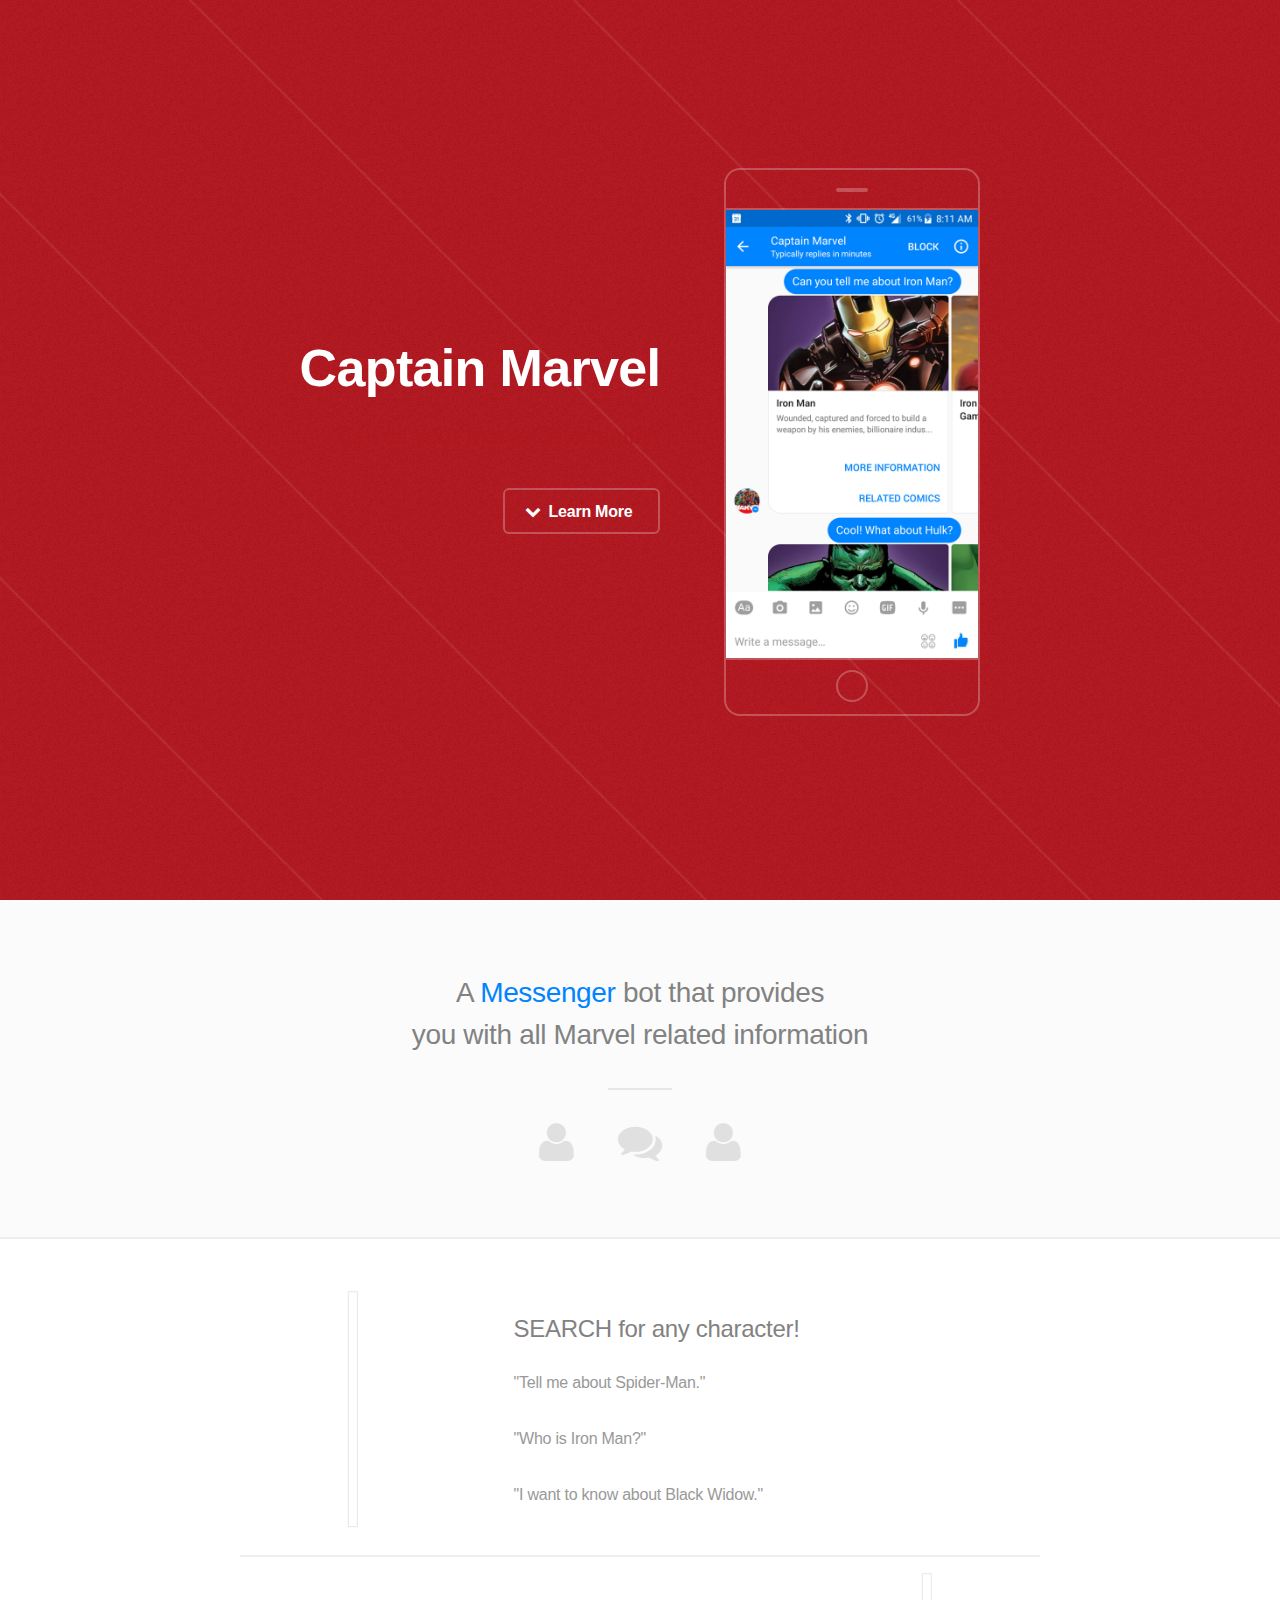
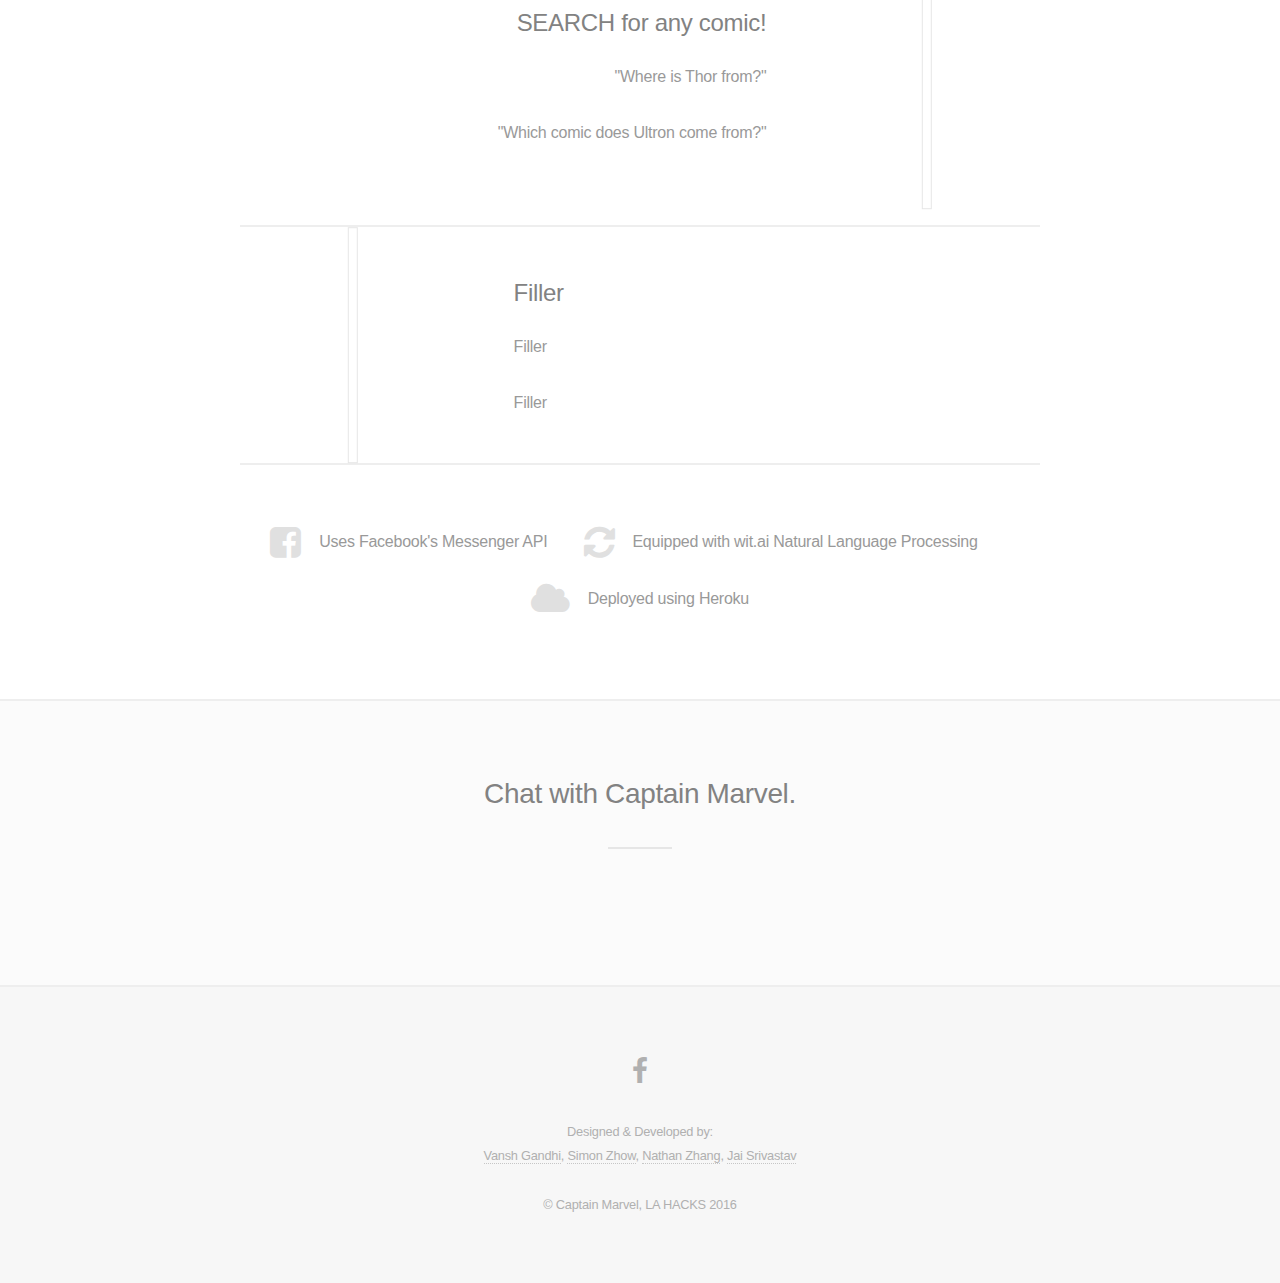
==== frontend/index.html @ ef96ed46 "Previous Website Commits" ====
<!DOCTYPE HTML>
<html>
	<head>
		<title>Captain Marvel</title>
		<meta charset="utf-8" />
		<meta name="viewport" content="width=device-width, initial-scale=1" />
        <meta property="og:title" content="Captain Marvel" />
        <meta property="og:description" content="Get all the information you ever wanted about anything Marvel" />
        <meta property="og:url" content="http://www.captainmarvel.co/" />
		<!--[if lte IE 8]><script src="assets/js/ie/html5shiv.js"></script><![endif]-->
		<link rel="stylesheet" href="assets/css/main.css" />
		<!--[if lte IE 8]><link rel="stylesheet" href="assets/css/ie8.css" /><![endif]-->
		<!--[if lte IE 9]><link rel="stylesheet" href="assets/css/ie9.css" /><![endif]-->
        <link rel="shortcut icon" type="image/png" href="/favicon.png"/>
        <link rel="shortcut icon" type="image/png" href="http://www.captainmarvel.co/favicon.png"/>
	</head>
	<body id="top">

		<!-- Header -->
			<header id="header">
				<div class="content">
					<h1><a href="#">Captain Marvel</a></h1>
					<p>Get all your Marvel Information</p>
					<ul class="actions">
						<li>
						<div class="fb-messengermessageus"
								messenger_app_id="1699457196981989"
								page_id="1607984789527952"
								color="white"
								size="xlarge"> </div> </li>
						<li><a href="#one" class="button icon fa-chevron-down scrolly">Learn More</a></li>
					</ul>
				</div>
				<div class="image phone"><div class="inner"><img src="images/cvrimg.jpg" alt="" /></div></div>
			</header>

		<!-- One -->
			<section id="one" class="wrapper style2 special">
				<header class="major">
					<h2>A <font color="#0084ff">Messenger</font> bot that provides <br /> you with all Marvel related information</h2>
				</header>
				<ul class="icons major">
					<li><span class="icon fa-user"><span class="label">Shoot</span></span></li>
					<li><span class="icon fa-comments"><span class="label">Process</span></span></li>
					<li><span class="icon fa-user"><span class="label">Upload</span></span></li>
				</ul>
			</section>

		<!-- Two -->
			<section id="two" class="wrapper">
				<div class="inner alt">
					<section class="spotlight">
						<div class="image"><img src="images/FirstImage.jpg" alt="" /></div>
						<div class="content">
							<h3>SEARCH for any character!</h3>
							<p>"Tell me about Spider-Man."</p>
							<p>"Who is Iron Man?"</p>
							<p>"I want to know about Black Widow."</p>
						</div>
					</section>
				
					<section class="spotlight">
						<div class="image"><img src="images/SecondImage.jpg" alt="" /></div>
						<div class="content">
							<h3>SEARCH for any comic!</h3>
							<p>"Where is Thor from?"</p>
							<p>"Which comic does Ultron come from?"</p>
							<p></p>
						</div>
					</section>

        <!-- Three --> 
                    
					<section class="spotlight">
						<div class ="image"><img src="NONE" alt="" /></div>
						<div class = "content">
                            <h3>Filler</h3>
                            <p>Filler</p>
                            <p>Filler</p>
                        </div>
                    </section>

                            
					<section class="special">
						<ul class="icons labeled">
							<li><span class="icon fa-facebook-square"><span class="label">Uses Facebook's Messenger API</span></span></li>
							<li><span class="icon fa-refresh"><span class="label">Equipped with wit.ai Natural Language Processing</span></span></li>
							<li><span class="icon fa-cloud"><span class="label">Deployed using Heroku</span></span></li>
						</ul>
					</section>
				</div>
			</section>

		<!-- Spotlight -->
			<section id="three" class="wrapper style2 special">
				<header class="major">
					<h2>Chat with Captain Marvel.</h2>
				</header>
				<ul class="actions">
					<li><div class="fb-messengermessageus"
								messenger_app_id="1699457196981989"
								page_id="1607984789527952"
								color="white"
								size="xlarge"> </div></li>
				</ul>
            </section>
		

		<!-- Footer -->
			<footer id="footer">
				<ul class="icons">
					<li><a href="https://www.facebook.com/Captain-Marvel-1607984789527952/?fref=ts" class="icon fa-facebook" target="_blank"><span class="label">Facebook</span></a></li>
				</ul>
                <p class="copyright">Designed &amp; Developed by: <br /><a href="https://github.com/vanshg" target="_blank">Vansh Gandhi</a>, <a href="https://github.com/simonzhow" target="_blank">Simon Zhow</a>, <a href="https://github.com/nzhang389" target="_blank">Nathan Zhang</a>, <a href="https://github.com/jaiakt" target="_blank">Jai Srivastav</a></p>
				<p class="copyright">&copy; Captain Marvel, LA HACKS 2016</p>
			</footer>

		<!-- Scripts -->
			<script>
				window.fbAsyncInit = function() {
					FB.init({
						appId      : '1699457196981989',
						xfbml      : true,
						version    : 'v2.6'
					});
				};
				(function(d, s, id){
					var js, fjs = d.getElementsByTagName(s)[0];
					if (d.getElementById(id)) { return; }
					js = d.createElement(s); js.id = id;
					js.src = "//connect.facebook.net/en_US/sdk.js";
					fjs.parentNode.insertBefore(js, fjs);
				}(document, 'script', 'facebook-jssdk'));
			</script>
			<script src="assets/js/jquery.min.js"></script>
			<script src="assets/js/jquery.scrolly.min.js"></script>
			<script src="assets/js/skel.min.js"></script>
			<script src="assets/js/util.js"></script>
			<script src="assets/js/main.js"></script>

	</body>
</html>
---- frontend/assets/css/main.css ----
@import url(font-awesome.min.css);

/* Reset */

	html, body, div, span, applet, object, iframe, h1, h2, h3, h4, h5, h6, p, blockquote, pre, a, abbr, acronym, address, big, cite, code, del, dfn, em, img, ins, kbd, q, s, samp, small, strike, strong, sub, sup, tt, var, b, u, i, center, dl, dt, dd, ol, ul, li, fieldset, form, label, legend, table, caption, tbody, tfoot, thead, tr, th, td, article, aside, canvas, details, embed, figure, figcaption, footer, header, hgroup, menu, nav, output, ruby, section, summary, time, mark, audio, video {
		margin: 0;
		padding: 0;
		border: 0;
		font-size: 100%;
		font: inherit;
		vertical-align: baseline;
	}

	article, aside, details, figcaption, figure, footer, header, hgroup, menu, nav, section {
		display: block;
	}

	body {
		line-height: 1;
	}

	ol, ul {
		list-style: none;
	}

	blockquote, q {
		quotes: none;
	}

	blockquote:before, blockquote:after, q:before, q:after {
		content: '';
		content: none;
	}

	table {
		border-collapse: collapse;
		border-spacing: 0;
	}

	body {
		-webkit-text-size-adjust: none;
	}

/* Box Model */

	*, *:before, *:after {
		-moz-box-sizing: border-box;
		-webkit-box-sizing: border-box;
		box-sizing: border-box;
	}

/* Grid */

	.row {
		border-bottom: solid 1px transparent;
		-moz-box-sizing: border-box;
		-webkit-box-sizing: border-box;
		box-sizing: border-box;
	}

	.row > * {
		float: left;
		-moz-box-sizing: border-box;
		-webkit-box-sizing: border-box;
		box-sizing: border-box;
	}

	.row:after, .row:before {
		content: '';
		display: block;
		clear: both;
		height: 0;
	}

	.row.uniform > * > :first-child {
		margin-top: 0;
	}

	.row.uniform > * > :last-child {
		margin-bottom: 0;
	}

	.row.\30 \25 > * {
		padding: 0 0 0 0em;
	}

	.row.\30 \25 {
		margin: 0 0 -1px 0em;
	}

	.row.uniform.\30 \25 > * {
		padding: 0em 0 0 0em;
	}

	.row.uniform.\30 \25 {
		margin: 0em 0 -1px 0em;
	}

	.row > * {
		padding: 0 0 0 1.5em;
	}

	.row {
		margin: 0 0 -1px -1.5em;
	}

	.row.uniform > * {
		padding: 1.5em 0 0 1.5em;
	}

	.row.uniform {
		margin: -1.5em 0 -1px -1.5em;
	}

	.row.\32 00\25 > * {
		padding: 0 0 0 3em;
	}

	.row.\32 00\25 {
		margin: 0 0 -1px -3em;
	}

	.row.uniform.\32 00\25 > * {
		padding: 3em 0 0 3em;
	}

	.row.uniform.\32 00\25 {
		margin: -3em 0 -1px -3em;
	}

	.row.\31 50\25 > * {
		padding: 0 0 0 2.25em;
	}

	.row.\31 50\25 {
		margin: 0 0 -1px -2.25em;
	}

	.row.uniform.\31 50\25 > * {
		padding: 2.25em 0 0 2.25em;
	}

	.row.uniform.\31 50\25 {
		margin: -2.25em 0 -1px -2.25em;
	}

	.row.\35 0\25 > * {
		padding: 0 0 0 0.75em;
	}

	.row.\35 0\25 {
		margin: 0 0 -1px -0.75em;
	}

	.row.uniform.\35 0\25 > * {
		padding: 0.75em 0 0 0.75em;
	}

	.row.uniform.\35 0\25 {
		margin: -0.75em 0 -1px -0.75em;
	}

	.row.\32 5\25 > * {
		padding: 0 0 0 0.375em;
	}

	.row.\32 5\25 {
		margin: 0 0 -1px -0.375em;
	}

	.row.uniform.\32 5\25 > * {
		padding: 0.375em 0 0 0.375em;
	}

	.row.uniform.\32 5\25 {
		margin: -0.375em 0 -1px -0.375em;
	}

	.\31 2u, .\31 2u\24 {
		width: 100%;
		clear: none;
		margin-left: 0;
	}

	.\31 1u, .\31 1u\24 {
		width: 91.6666666667%;
		clear: none;
		margin-left: 0;
	}

	.\31 0u, .\31 0u\24 {
		width: 83.3333333333%;
		clear: none;
		margin-left: 0;
	}

	.\39 u, .\39 u\24 {
		width: 75%;
		clear: none;
		margin-left: 0;
	}

	.\38 u, .\38 u\24 {
		width: 66.6666666667%;
		clear: none;
		margin-left: 0;
	}

	.\37 u, .\37 u\24 {
		width: 58.3333333333%;
		clear: none;
		margin-left: 0;
	}

	.\36 u, .\36 u\24 {
		width: 50%;
		clear: none;
		margin-left: 0;
	}

	.\35 u, .\35 u\24 {
		width: 41.6666666667%;
		clear: none;
		margin-left: 0;
	}

	.\34 u, .\34 u\24 {
		width: 33.3333333333%;
		clear: none;
		margin-left: 0;
	}

	.\33 u, .\33 u\24 {
		width: 25%;
		clear: none;
		margin-left: 0;
	}

	.\32 u, .\32 u\24 {
		width: 16.6666666667%;
		clear: none;
		margin-left: 0;
	}

	.\31 u, .\31 u\24 {
		width: 8.3333333333%;
		clear: none;
		margin-left: 0;
	}

	.\31 2u\24 + *,
	.\31 1u\24 + *,
	.\31 0u\24 + *,
	.\39 u\24 + *,
	.\38 u\24 + *,
	.\37 u\24 + *,
	.\36 u\24 + *,
	.\35 u\24 + *,
	.\34 u\24 + *,
	.\33 u\24 + *,
	.\32 u\24 + *,
	.\31 u\24 + * {
		clear: left;
	}

	.\-11u {
		margin-left: 91.66667%;
	}

	.\-10u {
		margin-left: 83.33333%;
	}

	.\-9u {
		margin-left: 75%;
	}

	.\-8u {
		margin-left: 66.66667%;
	}

	.\-7u {
		margin-left: 58.33333%;
	}

	.\-6u {
		margin-left: 50%;
	}

	.\-5u {
		margin-left: 41.66667%;
	}

	.\-4u {
		margin-left: 33.33333%;
	}

	.\-3u {
		margin-left: 25%;
	}

	.\-2u {
		margin-left: 16.66667%;
	}

	.\-1u {
		margin-left: 8.33333%;
	}

	@media screen and (max-width: 1680px) {

		.row > * {
			padding: 0 0 0 1.5em;
		}

		.row {
			margin: 0 0 -1px -1.5em;
		}

		.row.uniform > * {
			padding: 1.5em 0 0 1.5em;
		}

		.row.uniform {
			margin: -1.5em 0 -1px -1.5em;
		}

		.row.\32 00\25 > * {
			padding: 0 0 0 3em;
		}

		.row.\32 00\25 {
			margin: 0 0 -1px -3em;
		}

		.row.uniform.\32 00\25 > * {
			padding: 3em 0 0 3em;
		}

		.row.uniform.\32 00\25 {
			margin: -3em 0 -1px -3em;
		}

		.row.\31 50\25 > * {
			padding: 0 0 0 2.25em;
		}

		.row.\31 50\25 {
			margin: 0 0 -1px -2.25em;
		}

		.row.uniform.\31 50\25 > * {
			padding: 2.25em 0 0 2.25em;
		}

		.row.uniform.\31 50\25 {
			margin: -2.25em 0 -1px -2.25em;
		}

		.row.\35 0\25 > * {
			padding: 0 0 0 0.75em;
		}

		.row.\35 0\25 {
			margin: 0 0 -1px -0.75em;
		}

		.row.uniform.\35 0\25 > * {
			padding: 0.75em 0 0 0.75em;
		}

		.row.uniform.\35 0\25 {
			margin: -0.75em 0 -1px -0.75em;
		}

		.row.\32 5\25 > * {
			padding: 0 0 0 0.375em;
		}

		.row.\32 5\25 {
			margin: 0 0 -1px -0.375em;
		}

		.row.uniform.\32 5\25 > * {
			padding: 0.375em 0 0 0.375em;
		}

		.row.uniform.\32 5\25 {
			margin: -0.375em 0 -1px -0.375em;
		}

		.\31 2u\28xlarge\29, .\31 2u\24\28xlarge\29 {
			width: 100%;
			clear: none;
			margin-left: 0;
		}

		.\31 1u\28xlarge\29, .\31 1u\24\28xlarge\29 {
			width: 91.6666666667%;
			clear: none;
			margin-left: 0;
		}

		.\31 0u\28xlarge\29, .\31 0u\24\28xlarge\29 {
			width: 83.3333333333%;
			clear: none;
			margin-left: 0;
		}

		.\39 u\28xlarge\29, .\39 u\24\28xlarge\29 {
			width: 75%;
			clear: none;
			margin-left: 0;
		}

		.\38 u\28xlarge\29, .\38 u\24\28xlarge\29 {
			width: 66.6666666667%;
			clear: none;
			margin-left: 0;
		}

		.\37 u\28xlarge\29, .\37 u\24\28xlarge\29 {
			width: 58.3333333333%;
			clear: none;
			margin-left: 0;
		}

		.\36 u\28xlarge\29, .\36 u\24\28xlarge\29 {
			width: 50%;
			clear: none;
			margin-left: 0;
		}

		.\35 u\28xlarge\29, .\35 u\24\28xlarge\29 {
			width: 41.6666666667%;
			clear: none;
			margin-left: 0;
		}

		.\34 u\28xlarge\29, .\34 u\24\28xlarge\29 {
			width: 33.3333333333%;
			clear: none;
			margin-left: 0;
		}

		.\33 u\28xlarge\29, .\33 u\24\28xlarge\29 {
			width: 25%;
			clear: none;
			margin-left: 0;
		}

		.\32 u\28xlarge\29, .\32 u\24\28xlarge\29 {
			width: 16.6666666667%;
			clear: none;
			margin-left: 0;
		}

		.\31 u\28xlarge\29, .\31 u\24\28xlarge\29 {
			width: 8.3333333333%;
			clear: none;
			margin-left: 0;
		}

		.\31 2u\24\28xlarge\29 + *,
		.\31 1u\24\28xlarge\29 + *,
		.\31 0u\24\28xlarge\29 + *,
		.\39 u\24\28xlarge\29 + *,
		.\38 u\24\28xlarge\29 + *,
		.\37 u\24\28xlarge\29 + *,
		.\36 u\24\28xlarge\29 + *,
		.\35 u\24\28xlarge\29 + *,
		.\34 u\24\28xlarge\29 + *,
		.\33 u\24\28xlarge\29 + *,
		.\32 u\24\28xlarge\29 + *,
		.\31 u\24\28xlarge\29 + * {
			clear: left;
		}

		.\-11u\28xlarge\29 {
			margin-left: 91.66667%;
		}

		.\-10u\28xlarge\29 {
			margin-left: 83.33333%;
		}

		.\-9u\28xlarge\29 {
			margin-left: 75%;
		}

		.\-8u\28xlarge\29 {
			margin-left: 66.66667%;
		}

		.\-7u\28xlarge\29 {
			margin-left: 58.33333%;
		}

		.\-6u\28xlarge\29 {
			margin-left: 50%;
		}

		.\-5u\28xlarge\29 {
			margin-left: 41.66667%;
		}

		.\-4u\28xlarge\29 {
			margin-left: 33.33333%;
		}

		.\-3u\28xlarge\29 {
			margin-left: 25%;
		}

		.\-2u\28xlarge\29 {
			margin-left: 16.66667%;
		}

		.\-1u\28xlarge\29 {
			margin-left: 8.33333%;
		}

	}

	@media screen and (max-width: 1280px) {

		.row > * {
			padding: 0 0 0 1.5em;
		}

		.row {
			margin: 0 0 -1px -1.5em;
		}

		.row.uniform > * {
			padding: 1.5em 0 0 1.5em;
		}

		.row.uniform {
			margin: -1.5em 0 -1px -1.5em;
		}

		.row.\32 00\25 > * {
			padding: 0 0 0 3em;
		}

		.row.\32 00\25 {
			margin: 0 0 -1px -3em;
		}

		.row.uniform.\32 00\25 > * {
			padding: 3em 0 0 3em;
		}

		.row.uniform.\32 00\25 {
			margin: -3em 0 -1px -3em;
		}

		.row.\31 50\25 > * {
			padding: 0 0 0 2.25em;
		}

		.row.\31 50\25 {
			margin: 0 0 -1px -2.25em;
		}

		.row.uniform.\31 50\25 > * {
			padding: 2.25em 0 0 2.25em;
		}

		.row.uniform.\31 50\25 {
			margin: -2.25em 0 -1px -2.25em;
		}

		.row.\35 0\25 > * {
			padding: 0 0 0 0.75em;
		}

		.row.\35 0\25 {
			margin: 0 0 -1px -0.75em;
		}

		.row.uniform.\35 0\25 > * {
			padding: 0.75em 0 0 0.75em;
		}

		.row.uniform.\35 0\25 {
			margin: -0.75em 0 -1px -0.75em;
		}

		.row.\32 5\25 > * {
			padding: 0 0 0 0.375em;
		}

		.row.\32 5\25 {
			margin: 0 0 -1px -0.375em;
		}

		.row.uniform.\32 5\25 > * {
			padding: 0.375em 0 0 0.375em;
		}

		.row.uniform.\32 5\25 {
			margin: -0.375em 0 -1px -0.375em;
		}

		.\31 2u\28large\29, .\31 2u\24\28large\29 {
			width: 100%;
			clear: none;
			margin-left: 0;
		}

		.\31 1u\28large\29, .\31 1u\24\28large\29 {
			width: 91.6666666667%;
			clear: none;
			margin-left: 0;
		}

		.\31 0u\28large\29, .\31 0u\24\28large\29 {
			width: 83.3333333333%;
			clear: none;
			margin-left: 0;
		}

		.\39 u\28large\29, .\39 u\24\28large\29 {
			width: 75%;
			clear: none;
			margin-left: 0;
		}

		.\38 u\28large\29, .\38 u\24\28large\29 {
			width: 66.6666666667%;
			clear: none;
			margin-left: 0;
		}

		.\37 u\28large\29, .\37 u\24\28large\29 {
			width: 58.3333333333%;
			clear: none;
			margin-left: 0;
		}

		.\36 u\28large\29, .\36 u\24\28large\29 {
			width: 50%;
			clear: none;
			margin-left: 0;
		}

		.\35 u\28large\29, .\35 u\24\28large\29 {
			width: 41.6666666667%;
			clear: none;
			margin-left: 0;
		}

		.\34 u\28large\29, .\34 u\24\28large\29 {
			width: 33.3333333333%;
			clear: none;
			margin-left: 0;
		}

		.\33 u\28large\29, .\33 u\24\28large\29 {
			width: 25%;
			clear: none;
			margin-left: 0;
		}

		.\32 u\28large\29, .\32 u\24\28large\29 {
			width: 16.6666666667%;
			clear: none;
			margin-left: 0;
		}

		.\31 u\28large\29, .\31 u\24\28large\29 {
			width: 8.3333333333%;
			clear: none;
			margin-left: 0;
		}

		.\31 2u\24\28large\29 + *,
		.\31 1u\24\28large\29 + *,
		.\31 0u\24\28large\29 + *,
		.\39 u\24\28large\29 + *,
		.\38 u\24\28large\29 + *,
		.\37 u\24\28large\29 + *,
		.\36 u\24\28large\29 + *,
		.\35 u\24\28large\29 + *,
		.\34 u\24\28large\29 + *,
		.\33 u\24\28large\29 + *,
		.\32 u\24\28large\29 + *,
		.\31 u\24\28large\29 + * {
			clear: left;
		}

		.\-11u\28large\29 {
			margin-left: 91.66667%;
		}

		.\-10u\28large\29 {
			margin-left: 83.33333%;
		}

		.\-9u\28large\29 {
			margin-left: 75%;
		}

		.\-8u\28large\29 {
			margin-left: 66.66667%;
		}

		.\-7u\28large\29 {
			margin-left: 58.33333%;
		}

		.\-6u\28large\29 {
			margin-left: 50%;
		}

		.\-5u\28large\29 {
			margin-left: 41.66667%;
		}

		.\-4u\28large\29 {
			margin-left: 33.33333%;
		}

		.\-3u\28large\29 {
			margin-left: 25%;
		}

		.\-2u\28large\29 {
			margin-left: 16.66667%;
		}

		.\-1u\28large\29 {
			margin-left: 8.33333%;
		}

	}

	@media screen and (max-width: 980px) {

		.row > * {
			padding: 0 0 0 1.5em;
		}

		.row {
			margin: 0 0 -1px -1.5em;
		}

		.row.uniform > * {
			padding: 1.5em 0 0 1.5em;
		}

		.row.uniform {
			margin: -1.5em 0 -1px -1.5em;
		}

		.row.\32 00\25 > * {
			padding: 0 0 0 3em;
		}

		.row.\32 00\25 {
			margin: 0 0 -1px -3em;
		}

		.row.uniform.\32 00\25 > * {
			padding: 3em 0 0 3em;
		}

		.row.uniform.\32 00\25 {
			margin: -3em 0 -1px -3em;
		}

		.row.\31 50\25 > * {
			padding: 0 0 0 2.25em;
		}

		.row.\31 50\25 {
			margin: 0 0 -1px -2.25em;
		}

		.row.uniform.\31 50\25 > * {
			padding: 2.25em 0 0 2.25em;
		}

		.row.uniform.\31 50\25 {
			margin: -2.25em 0 -1px -2.25em;
		}

		.row.\35 0\25 > * {
			padding: 0 0 0 0.75em;
		}

		.row.\35 0\25 {
			margin: 0 0 -1px -0.75em;
		}

		.row.uniform.\35 0\25 > * {
			padding: 0.75em 0 0 0.75em;
		}

		.row.uniform.\35 0\25 {
			margin: -0.75em 0 -1px -0.75em;
		}

		.row.\32 5\25 > * {
			padding: 0 0 0 0.375em;
		}

		.row.\32 5\25 {
			margin: 0 0 -1px -0.375em;
		}

		.row.uniform.\32 5\25 > * {
			padding: 0.375em 0 0 0.375em;
		}

		.row.uniform.\32 5\25 {
			margin: -0.375em 0 -1px -0.375em;
		}

		.\31 2u\28medium\29, .\31 2u\24\28medium\29 {
			width: 100%;
			clear: none;
			margin-left: 0;
		}

		.\31 1u\28medium\29, .\31 1u\24\28medium\29 {
			width: 91.6666666667%;
			clear: none;
			margin-left: 0;
		}

		.\31 0u\28medium\29, .\31 0u\24\28medium\29 {
			width: 83.3333333333%;
			clear: none;
			margin-left: 0;
		}

		.\39 u\28medium\29, .\39 u\24\28medium\29 {
			width: 75%;
			clear: none;
			margin-left: 0;
		}

		.\38 u\28medium\29, .\38 u\24\28medium\29 {
			width: 66.6666666667%;
			clear: none;
			margin-left: 0;
		}

		.\37 u\28medium\29, .\37 u\24\28medium\29 {
			width: 58.3333333333%;
			clear: none;
			margin-left: 0;
		}

		.\36 u\28medium\29, .\36 u\24\28medium\29 {
			width: 50%;
			clear: none;
			margin-left: 0;
		}

		.\35 u\28medium\29, .\35 u\24\28medium\29 {
			width: 41.6666666667%;
			clear: none;
			margin-left: 0;
		}

		.\34 u\28medium\29, .\34 u\24\28medium\29 {
			width: 33.3333333333%;
			clear: none;
			margin-left: 0;
		}

		.\33 u\28medium\29, .\33 u\24\28medium\29 {
			width: 25%;
			clear: none;
			margin-left: 0;
		}

		.\32 u\28medium\29, .\32 u\24\28medium\29 {
			width: 16.6666666667%;
			clear: none;
			margin-left: 0;
		}

		.\31 u\28medium\29, .\31 u\24\28medium\29 {
			width: 8.3333333333%;
			clear: none;
			margin-left: 0;
		}

		.\31 2u\24\28medium\29 + *,
		.\31 1u\24\28medium\29 + *,
		.\31 0u\24\28medium\29 + *,
		.\39 u\24\28medium\29 + *,
		.\38 u\24\28medium\29 + *,
		.\37 u\24\28medium\29 + *,
		.\36 u\24\28medium\29 + *,
		.\35 u\24\28medium\29 + *,
		.\34 u\24\28medium\29 + *,
		.\33 u\24\28medium\29 + *,
		.\32 u\24\28medium\29 + *,
		.\31 u\24\28medium\29 + * {
			clear: left;
		}

		.\-11u\28medium\29 {
			margin-left: 91.66667%;
		}

		.\-10u\28medium\29 {
			margin-left: 83.33333%;
		}

		.\-9u\28medium\29 {
			margin-left: 75%;
		}

		.\-8u\28medium\29 {
			margin-left: 66.66667%;
		}

		.\-7u\28medium\29 {
			margin-left: 58.33333%;
		}

		.\-6u\28medium\29 {
			margin-left: 50%;
		}

		.\-5u\28medium\29 {
			margin-left: 41.66667%;
		}

		.\-4u\28medium\29 {
			margin-left: 33.33333%;
		}

		.\-3u\28medium\29 {
			margin-left: 25%;
		}

		.\-2u\28medium\29 {
			margin-left: 16.66667%;
		}

		.\-1u\28medium\29 {
			margin-left: 8.33333%;
		}

	}

	@media screen and (max-width: 736px) {

		.row > * {
			padding: 0 0 0 1.5em;
		}

		.row {
			margin: 0 0 -1px -1.5em;
		}

		.row.uniform > * {
			padding: 1.5em 0 0 1.5em;
		}

		.row.uniform {
			margin: -1.5em 0 -1px -1.5em;
		}

		.row.\32 00\25 > * {
			padding: 0 0 0 3em;
		}

		.row.\32 00\25 {
			margin: 0 0 -1px -3em;
		}

		.row.uniform.\32 00\25 > * {
			padding: 3em 0 0 3em;
		}

		.row.uniform.\32 00\25 {
			margin: -3em 0 -1px -3em;
		}

		.row.\31 50\25 > * {
			padding: 0 0 0 2.25em;
		}

		.row.\31 50\25 {
			margin: 0 0 -1px -2.25em;
		}

		.row.uniform.\31 50\25 > * {
			padding: 2.25em 0 0 2.25em;
		}

		.row.uniform.\31 50\25 {
			margin: -2.25em 0 -1px -2.25em;
		}

		.row.\35 0\25 > * {
			padding: 0 0 0 0.75em;
		}

		.row.\35 0\25 {
			margin: 0 0 -1px -0.75em;
		}

		.row.uniform.\35 0\25 > * {
			padding: 0.75em 0 0 0.75em;
		}

		.row.uniform.\35 0\25 {
			margin: -0.75em 0 -1px -0.75em;
		}

		.row.\32 5\25 > * {
			padding: 0 0 0 0.375em;
		}

		.row.\32 5\25 {
			margin: 0 0 -1px -0.375em;
		}

		.row.uniform.\32 5\25 > * {
			padding: 0.375em 0 0 0.375em;
		}

		.row.uniform.\32 5\25 {
			margin: -0.375em 0 -1px -0.375em;
		}

		.\31 2u\28small\29, .\31 2u\24\28small\29 {
			width: 100%;
			clear: none;
			margin-left: 0;
		}

		.\31 1u\28small\29, .\31 1u\24\28small\29 {
			width: 91.6666666667%;
			clear: none;
			margin-left: 0;
		}

		.\31 0u\28small\29, .\31 0u\24\28small\29 {
			width: 83.3333333333%;
			clear: none;
			margin-left: 0;
		}

		.\39 u\28small\29, .\39 u\24\28small\29 {
			width: 75%;
			clear: none;
			margin-left: 0;
		}

		.\38 u\28small\29, .\38 u\24\28small\29 {
			width: 66.6666666667%;
			clear: none;
			margin-left: 0;
		}

		.\37 u\28small\29, .\37 u\24\28small\29 {
			width: 58.3333333333%;
			clear: none;
			margin-left: 0;
		}

		.\36 u\28small\29, .\36 u\24\28small\29 {
			width: 50%;
			clear: none;
			margin-left: 0;
		}

		.\35 u\28small\29, .\35 u\24\28small\29 {
			width: 41.6666666667%;
			clear: none;
			margin-left: 0;
		}

		.\34 u\28small\29, .\34 u\24\28small\29 {
			width: 33.3333333333%;
			clear: none;
			margin-left: 0;
		}

		.\33 u\28small\29, .\33 u\24\28small\29 {
			width: 25%;
			clear: none;
			margin-left: 0;
		}

		.\32 u\28small\29, .\32 u\24\28small\29 {
			width: 16.6666666667%;
			clear: none;
			margin-left: 0;
		}

		.\31 u\28small\29, .\31 u\24\28small\29 {
			width: 8.3333333333%;
			clear: none;
			margin-left: 0;
		}

		.\31 2u\24\28small\29 + *,
		.\31 1u\24\28small\29 + *,
		.\31 0u\24\28small\29 + *,
		.\39 u\24\28small\29 + *,
		.\38 u\24\28small\29 + *,
		.\37 u\24\28small\29 + *,
		.\36 u\24\28small\29 + *,
		.\35 u\24\28small\29 + *,
		.\34 u\24\28small\29 + *,
		.\33 u\24\28small\29 + *,
		.\32 u\24\28small\29 + *,
		.\31 u\24\28small\29 + * {
			clear: left;
		}

		.\-11u\28small\29 {
			margin-left: 91.66667%;
		}

		.\-10u\28small\29 {
			margin-left: 83.33333%;
		}

		.\-9u\28small\29 {
			margin-left: 75%;
		}

		.\-8u\28small\29 {
			margin-left: 66.66667%;
		}

		.\-7u\28small\29 {
			margin-left: 58.33333%;
		}

		.\-6u\28small\29 {
			margin-left: 50%;
		}

		.\-5u\28small\29 {
			margin-left: 41.66667%;
		}

		.\-4u\28small\29 {
			margin-left: 33.33333%;
		}

		.\-3u\28small\29 {
			margin-left: 25%;
		}

		.\-2u\28small\29 {
			margin-left: 16.66667%;
		}

		.\-1u\28small\29 {
			margin-left: 8.33333%;
		}

	}

	@media screen and (max-width: 480px) {

		.row > * {
			padding: 0 0 0 1.5em;
		}

		.row {
			margin: 0 0 -1px -1.5em;
		}

		.row.uniform > * {
			padding: 1.5em 0 0 1.5em;
		}

		.row.uniform {
			margin: -1.5em 0 -1px -1.5em;
		}

		.row.\32 00\25 > * {
			padding: 0 0 0 3em;
		}

		.row.\32 00\25 {
			margin: 0 0 -1px -3em;
		}

		.row.uniform.\32 00\25 > * {
			padding: 3em 0 0 3em;
		}

		.row.uniform.\32 00\25 {
			margin: -3em 0 -1px -3em;
		}

		.row.\31 50\25 > * {
			padding: 0 0 0 2.25em;
		}

		.row.\31 50\25 {
			margin: 0 0 -1px -2.25em;
		}

		.row.uniform.\31 50\25 > * {
			padding: 2.25em 0 0 2.25em;
		}

		.row.uniform.\31 50\25 {
			margin: -2.25em 0 -1px -2.25em;
		}

		.row.\35 0\25 > * {
			padding: 0 0 0 0.75em;
		}

		.row.\35 0\25 {
			margin: 0 0 -1px -0.75em;
		}

		.row.uniform.\35 0\25 > * {
			padding: 0.75em 0 0 0.75em;
		}

		.row.uniform.\35 0\25 {
			margin: -0.75em 0 -1px -0.75em;
		}

		.row.\32 5\25 > * {
			padding: 0 0 0 0.375em;
		}

		.row.\32 5\25 {
			margin: 0 0 -1px -0.375em;
		}

		.row.uniform.\32 5\25 > * {
			padding: 0.375em 0 0 0.375em;
		}

		.row.uniform.\32 5\25 {
			margin: -0.375em 0 -1px -0.375em;
		}

		.\31 2u\28xsmall\29, .\31 2u\24\28xsmall\29 {
			width: 100%;
			clear: none;
			margin-left: 0;
		}

		.\31 1u\28xsmall\29, .\31 1u\24\28xsmall\29 {
			width: 91.6666666667%;
			clear: none;
			margin-left: 0;
		}

		.\31 0u\28xsmall\29, .\31 0u\24\28xsmall\29 {
			width: 83.3333333333%;
			clear: none;
			margin-left: 0;
		}

		.\39 u\28xsmall\29, .\39 u\24\28xsmall\29 {
			width: 75%;
			clear: none;
			margin-left: 0;
		}

		.\38 u\28xsmall\29, .\38 u\24\28xsmall\29 {
			width: 66.6666666667%;
			clear: none;
			margin-left: 0;
		}

		.\37 u\28xsmall\29, .\37 u\24\28xsmall\29 {
			width: 58.3333333333%;
			clear: none;
			margin-left: 0;
		}

		.\36 u\28xsmall\29, .\36 u\24\28xsmall\29 {
			width: 50%;
			clear: none;
			margin-left: 0;
		}

		.\35 u\28xsmall\29, .\35 u\24\28xsmall\29 {
			width: 41.6666666667%;
			clear: none;
			margin-left: 0;
		}

		.\34 u\28xsmall\29, .\34 u\24\28xsmall\29 {
			width: 33.3333333333%;
			clear: none;
			margin-left: 0;
		}

		.\33 u\28xsmall\29, .\33 u\24\28xsmall\29 {
			width: 25%;
			clear: none;
			margin-left: 0;
		}

		.\32 u\28xsmall\29, .\32 u\24\28xsmall\29 {
			width: 16.6666666667%;
			clear: none;
			margin-left: 0;
		}

		.\31 u\28xsmall\29, .\31 u\24\28xsmall\29 {
			width: 8.3333333333%;
			clear: none;
			margin-left: 0;
		}

		.\31 2u\24\28xsmall\29 + *,
		.\31 1u\24\28xsmall\29 + *,
		.\31 0u\24\28xsmall\29 + *,
		.\39 u\24\28xsmall\29 + *,
		.\38 u\24\28xsmall\29 + *,
		.\37 u\24\28xsmall\29 + *,
		.\36 u\24\28xsmall\29 + *,
		.\35 u\24\28xsmall\29 + *,
		.\34 u\24\28xsmall\29 + *,
		.\33 u\24\28xsmall\29 + *,
		.\32 u\24\28xsmall\29 + *,
		.\31 u\24\28xsmall\29 + * {
			clear: left;
		}

		.\-11u\28xsmall\29 {
			margin-left: 91.66667%;
		}

		.\-10u\28xsmall\29 {
			margin-left: 83.33333%;
		}

		.\-9u\28xsmall\29 {
			margin-left: 75%;
		}

		.\-8u\28xsmall\29 {
			margin-left: 66.66667%;
		}

		.\-7u\28xsmall\29 {
			margin-left: 58.33333%;
		}

		.\-6u\28xsmall\29 {
			margin-left: 50%;
		}

		.\-5u\28xsmall\29 {
			margin-left: 41.66667%;
		}

		.\-4u\28xsmall\29 {
			margin-left: 33.33333%;
		}

		.\-3u\28xsmall\29 {
			margin-left: 25%;
		}

		.\-2u\28xsmall\29 {
			margin-left: 16.66667%;
		}

		.\-1u\28xsmall\29 {
			margin-left: 8.33333%;
		}

	}

	@media screen and (max-width: 360px) {

		.row > * {
			padding: 0 0 0 1.5em;
		}

		.row {
			margin: 0 0 -1px -1.5em;
		}

		.row.uniform > * {
			padding: 1.5em 0 0 1.5em;
		}

		.row.uniform {
			margin: -1.5em 0 -1px -1.5em;
		}

		.row.\32 00\25 > * {
			padding: 0 0 0 3em;
		}

		.row.\32 00\25 {
			margin: 0 0 -1px -3em;
		}

		.row.uniform.\32 00\25 > * {
			padding: 3em 0 0 3em;
		}

		.row.uniform.\32 00\25 {
			margin: -3em 0 -1px -3em;
		}

		.row.\31 50\25 > * {
			padding: 0 0 0 2.25em;
		}

		.row.\31 50\25 {
			margin: 0 0 -1px -2.25em;
		}

		.row.uniform.\31 50\25 > * {
			padding: 2.25em 0 0 2.25em;
		}

		.row.uniform.\31 50\25 {
			margin: -2.25em 0 -1px -2.25em;
		}

		.row.\35 0\25 > * {
			padding: 0 0 0 0.75em;
		}

		.row.\35 0\25 {
			margin: 0 0 -1px -0.75em;
		}

		.row.uniform.\35 0\25 > * {
			padding: 0.75em 0 0 0.75em;
		}

		.row.uniform.\35 0\25 {
			margin: -0.75em 0 -1px -0.75em;
		}

		.row.\32 5\25 > * {
			padding: 0 0 0 0.375em;
		}

		.row.\32 5\25 {
			margin: 0 0 -1px -0.375em;
		}

		.row.uniform.\32 5\25 > * {
			padding: 0.375em 0 0 0.375em;
		}

		.row.uniform.\32 5\25 {
			margin: -0.375em 0 -1px -0.375em;
		}

		.\31 2u\28xxsmall\29, .\31 2u\24\28xxsmall\29 {
			width: 100%;
			clear: none;
			margin-left: 0;
		}

		.\31 1u\28xxsmall\29, .\31 1u\24\28xxsmall\29 {
			width: 91.6666666667%;
			clear: none;
			margin-left: 0;
		}

		.\31 0u\28xxsmall\29, .\31 0u\24\28xxsmall\29 {
			width: 83.3333333333%;
			clear: none;
			margin-left: 0;
		}

		.\39 u\28xxsmall\29, .\39 u\24\28xxsmall\29 {
			width: 75%;
			clear: none;
			margin-left: 0;
		}

		.\38 u\28xxsmall\29, .\38 u\24\28xxsmall\29 {
			width: 66.6666666667%;
			clear: none;
			margin-left: 0;
		}

		.\37 u\28xxsmall\29, .\37 u\24\28xxsmall\29 {
			width: 58.3333333333%;
			clear: none;
			margin-left: 0;
		}

		.\36 u\28xxsmall\29, .\36 u\24\28xxsmall\29 {
			width: 50%;
			clear: none;
			margin-left: 0;
		}

		.\35 u\28xxsmall\29, .\35 u\24\28xxsmall\29 {
			width: 41.6666666667%;
			clear: none;
			margin-left: 0;
		}

		.\34 u\28xxsmall\29, .\34 u\24\28xxsmall\29 {
			width: 33.3333333333%;
			clear: none;
			margin-left: 0;
		}

		.\33 u\28xxsmall\29, .\33 u\24\28xxsmall\29 {
			width: 25%;
			clear: none;
			margin-left: 0;
		}

		.\32 u\28xxsmall\29, .\32 u\24\28xxsmall\29 {
			width: 16.6666666667%;
			clear: none;
			margin-left: 0;
		}

		.\31 u\28xxsmall\29, .\31 u\24\28xxsmall\29 {
			width: 8.3333333333%;
			clear: none;
			margin-left: 0;
		}

		.\31 2u\24\28xxsmall\29 + *,
		.\31 1u\24\28xxsmall\29 + *,
		.\31 0u\24\28xxsmall\29 + *,
		.\39 u\24\28xxsmall\29 + *,
		.\38 u\24\28xxsmall\29 + *,
		.\37 u\24\28xxsmall\29 + *,
		.\36 u\24\28xxsmall\29 + *,
		.\35 u\24\28xxsmall\29 + *,
		.\34 u\24\28xxsmall\29 + *,
		.\33 u\24\28xxsmall\29 + *,
		.\32 u\24\28xxsmall\29 + *,
		.\31 u\24\28xxsmall\29 + * {
			clear: left;
		}

		.\-11u\28xxsmall\29 {
			margin-left: 91.66667%;
		}

		.\-10u\28xxsmall\29 {
			margin-left: 83.33333%;
		}

		.\-9u\28xxsmall\29 {
			margin-left: 75%;
		}

		.\-8u\28xxsmall\29 {
			margin-left: 66.66667%;
		}

		.\-7u\28xxsmall\29 {
			margin-left: 58.33333%;
		}

		.\-6u\28xxsmall\29 {
			margin-left: 50%;
		}

		.\-5u\28xxsmall\29 {
			margin-left: 41.66667%;
		}

		.\-4u\28xxsmall\29 {
			margin-left: 33.33333%;
		}

		.\-3u\28xxsmall\29 {
			margin-left: 25%;
		}

		.\-2u\28xxsmall\29 {
			margin-left: 16.66667%;
		}

		.\-1u\28xxsmall\29 {
			margin-left: 8.33333%;
		}

	}

/* Basic */

	@-ms-viewport {
		width: device-width;
	}

	body {
		-ms-overflow-style: scrollbar;
	}

	@media screen and (max-width: 360px) {

		html, body {
			min-width: 320px;
		}

	}

	body {
		background: #B0171F;
	}

		body.is-loading *, body.is-loading *:before, body.is-loading *:after {
			-moz-animation: none !important;
			-webkit-animation: none !important;
			-ms-animation: none !important;
			animation: none !important;
			-moz-transition: none !important;
			-webkit-transition: none !important;
			-ms-transition: none !important;
			transition: none !important;
		}

/* Type */

	body {
		color: #999999;
	}

	html, input, select, textarea {
		font-size: 16pt;
	}

		@media screen and (max-width: 1680px) {

			html, input, select, textarea {
				font-size: 13pt;
			}

		}

		@media screen and (max-width: 1280px) {

			html, input, select, textarea {
				font-size: 12pt;
			}

		}

		@media screen and (max-width: 360px) {

			html, input, select, textarea {
				font-size: 11pt;
			}

		}

	body, input, select, textarea {
		font-family: Arial, Helvetica, sans-serif;
		font-weight: normal;
		line-height: 1.5em;
		letter-spacing: -0.015em;
	}

	a {
		-moz-transition: color 0.2s ease-in-out, border-bottom-color 0.2s ease-in-out;
		-webkit-transition: color 0.2s ease-in-out, border-bottom-color 0.2s ease-in-out;
		-ms-transition: color 0.2s ease-in-out, border-bottom-color 0.2s ease-in-out;
		transition: color 0.2s ease-in-out, border-bottom-color 0.2s ease-in-out;
		text-decoration: none;
		border-bottom: dotted 1px;
	}

		a:hover {
			border-bottom-color: transparent !important;
		}

	strong, b {
		font-weight: bold;
	}

	em, i {
		font-style: italic;
	}

	p {
		margin: 0 0 2em 0;
	}

	h1, h2, h3, h4, h5, h6 {
		font-weight: normal;
		line-height: 1em;
		margin: 0 0 1em 0;
		letter-spacing: -0.0125em;
	}

		h1 a, h2 a, h3 a, h4 a, h5 a, h6 a {
			color: inherit;
			text-decoration: none;
			border-bottom: none;
		}

		@media screen and (max-width: 980px) {

			h1 br, h2 br, h3 br, h4 br, h5 br, h6 br {
				display: none;
			}

		}

	h2 {
		font-size: 1.75em;
		line-height: 1.5em;
	}

	h3 {
		font-size: 1.5em;
		line-height: 1.5em;
	}

	h4 {
		font-size: 1.1em;
		line-height: 1.5em;
	}

	h5 {
		font-size: 0.9em;
		line-height: 1.5em;
	}

	h6 {
		font-size: 0.7em;
		line-height: 1.5em;
	}

	@media screen and (max-width: 736px) {

		h2 {
			font-size: 1.25em;
		}

		h3 {
			font-size: 1.2em;
		}

		h4 {
			font-size: 1em;
		}

	}

	sub {
		font-size: 0.8em;
		position: relative;
		top: 0.5em;
	}

	sup {
		font-size: 0.8em;
		position: relative;
		top: -0.5em;
	}

	blockquote {
		border-left-style: solid;
		border-left-width: 4px;
		font-style: italic;
		margin: 0 0 2em 0;
		padding: 0.5em 0 0.5em 2em;
	}

	code {
		border-radius: 6px;
		border-style: solid;
		border-width: 1px;
		font-family: "Courier New", monospace;
		font-size: 0.9em;
		margin: 0 0.25em;
		padding: 0.25em 0.65em;
	}

	pre {
		-webkit-overflow-scrolling: touch;
		font-family: "Courier New", monospace;
		font-size: 0.9em;
		margin: 0 0 2em 0;
	}

		pre code {
			display: block;
			line-height: 1.75em;
			padding: 1em 1.5em;
			overflow-x: auto;
		}

	hr {
		border: 0;
		border-bottom-style: solid;
		border-bottom-width: 1px;
		margin: 2em 0;
	}

		hr.major {
			margin: 3em 0;
		}

	.align-left {
		text-align: left;
	}

	.align-center {
		text-align: center;
	}

	.align-right {
		text-align: right;
	}

	input, select, textarea {
		color: #999999;
	}

	a {
		color: inherit;
		border-bottom-color: #d6d6d6;
	}

		a:hover {
			color: #4696e5;
		}

	strong, b {
		color: #828282;
	}

	h1, h2, h3, h4, h5, h6 {
		color: #828282;
	}

	blockquote {
		border-left-color: #e6e6e6;
	}

	code {
		background: rgba(144, 144, 144, 0.075);
		border-color: #e6e6e6;
	}

	hr {
		border-bottom-color: #e6e6e6;
	}

/* Box */

	.box {
		border-radius: 6px;
		border: solid 1px #e6e6e6;
		margin-bottom: 2em;
		padding: 1.5em;
	}

		.box > :last-child,
		.box > :last-child > :last-child,
		.box > :last-child > :last-child > :last-child {
			margin-bottom: 0;
		}

		.box.alt {
			border: 0;
			border-radius: 0;
			padding: 0;
		}

/* Button */

	input[type="submit"],
	input[type="reset"],
	input[type="button"],
	button,
	.button {
		-moz-appearance: none;
		-webkit-appearance: none;
		-ms-appearance: none;
		appearance: none;
		-moz-transition: background-color 0.2s ease-in-out, color 0.2s ease-in-out;
		-webkit-transition: background-color 0.2s ease-in-out, color 0.2s ease-in-out;
		-ms-transition: background-color 0.2s ease-in-out, color 0.2s ease-in-out;
		transition: background-color 0.2s ease-in-out, color 0.2s ease-in-out;
		border-radius: 6px;
		border: 0;
		cursor: pointer;
		display: inline-block;
		font-weight: bold;
		height: 2.85em;
		line-height: 2.95em;
		padding: 0 1.75em;
		text-align: center;
		text-decoration: none;
		white-space: nowrap;
	}

		input[type="submit"].icon,
		input[type="reset"].icon,
		input[type="button"].icon,
		button.icon,
		.button.icon {
			padding-left: 1.35em;
		}

			input[type="submit"].icon:before,
			input[type="reset"].icon:before,
			input[type="button"].icon:before,
			button.icon:before,
			.button.icon:before {
				margin-right: 0.5em;
			}

		input[type="submit"].fit,
		input[type="reset"].fit,
		input[type="button"].fit,
		button.fit,
		.button.fit {
			display: block;
			margin: 0 0 1em 0;
			width: 100%;
		}

		input[type="submit"].small,
		input[type="reset"].small,
		input[type="button"].small,
		button.small,
		.button.small {
			font-size: 0.8em;
		}

		input[type="submit"].big,
		input[type="reset"].big,
		input[type="button"].big,
		button.big,
		.button.big {
			font-size: 1.35em;
		}

		input[type="submit"].disabled, input[type="submit"]:disabled,
		input[type="reset"].disabled,
		input[type="reset"]:disabled,
		input[type="button"].disabled,
		input[type="button"]:disabled,
		button.disabled,
		button:disabled,
		.button.disabled,
		.button:disabled {
			-moz-pointer-events: none;
			-webkit-pointer-events: none;
			-ms-pointer-events: none;
			pointer-events: none;
			cursor: default;
			opacity: 0.25;
		}

	@media screen and (max-width: 480px) and (orientation: portrait) {

		input[type="submit"],
		input[type="reset"],
		input[type="button"],
		button,
		.button {
			padding: 0;
		}

	}

	input[type="submit"],
	input[type="reset"],
	input[type="button"],
	button,
	.button {
		background-color: transparent;
		color: #828282 !important;
		box-shadow: inset 0 0 0 2px #e6e6e6;
	}

		input[type="submit"]:hover,
		input[type="reset"]:hover,
		input[type="button"]:hover,
		button:hover,
		.button:hover {
			background-color: rgba(144, 144, 144, 0.075);
		}

		input[type="submit"]:active,
		input[type="reset"]:active,
		input[type="button"]:active,
		button:active,
		.button:active {
			background-color: rgba(144, 144, 144, 0.15);
		}

		input[type="submit"].special,
		input[type="reset"].special,
		input[type="button"].special,
		button.special,
		.button.special {
			box-shadow: none;
			background-color: #4696e5;
			color: #ffffff !important;
		}

			input[type="submit"].special:hover,
			input[type="reset"].special:hover,
			input[type="button"].special:hover,
			button.special:hover,
			.button.special:hover {
				background-color: #5ca3e8;
			}

			input[type="submit"].special:active,
			input[type="reset"].special:active,
			input[type="button"].special:active,
			button.special:active,
			.button.special:active {
				background-color: #3089e2;
			}

/* Form */

	form {
		margin: 0 0 2em 0;
	}

	label {
		display: block;
		font-size: 0.9em;
		font-weight: bold;
		margin: 0 0 1em 0;
	}

	input[type="text"],
	input[type="password"],
	input[type="email"],
	select,
	textarea {
		-moz-appearance: none;
		-webkit-appearance: none;
		-ms-appearance: none;
		appearance: none;
		border-radius: 6px;
		border: none;
		border-style: solid;
		border-width: 1px;
		color: inherit;
		display: block;
		outline: 0;
		padding: 0 1em;
		text-decoration: none;
		width: 100%;
	}

		input[type="text"]:invalid,
		input[type="password"]:invalid,
		input[type="email"]:invalid,
		select:invalid,
		textarea:invalid {
			box-shadow: none;
		}

	.select-wrapper {
		text-decoration: none;
		display: block;
		position: relative;
	}

		.select-wrapper:before {
			-moz-osx-font-smoothing: grayscale;
			-webkit-font-smoothing: antialiased;
			font-family: FontAwesome;
			font-style: normal;
			font-weight: normal;
			text-transform: none !important;
		}

		.select-wrapper:before {
			content: '\f078';
			display: block;
			height: 2.75em;
			line-height: 2.75em;
			pointer-events: none;
			position: absolute;
			right: 0;
			text-align: center;
			top: 0;
			width: 2.75em;
		}

		.select-wrapper select::-ms-expand {
			display: none;
		}

	input[type="text"],
	input[type="password"],
	input[type="email"],
	select {
		height: 2.75em;
	}

	textarea {
		padding: 0.75em 1em;
	}

	input[type="checkbox"],
	input[type="radio"] {
		-moz-appearance: none;
		-webkit-appearance: none;
		-ms-appearance: none;
		appearance: none;
		display: block;
		float: left;
		margin-right: -2em;
		opacity: 0;
		width: 1em;
		z-index: -1;
	}

		input[type="checkbox"] + label,
		input[type="radio"] + label {
			text-decoration: none;
			cursor: pointer;
			display: inline-block;
			font-size: 1em;
			font-weight: normal;
			padding-left: 2.4em;
			padding-right: 0.75em;
			position: relative;
		}

			input[type="checkbox"] + label:before,
			input[type="radio"] + label:before {
				-moz-osx-font-smoothing: grayscale;
				-webkit-font-smoothing: antialiased;
				font-family: FontAwesome;
				font-style: normal;
				font-weight: normal;
				text-transform: none !important;
			}

			input[type="checkbox"] + label:before,
			input[type="radio"] + label:before {
				border-radius: 6px;
				border-style: solid;
				border-width: 1px;
				content: '';
				display: inline-block;
				height: 1.65em;
				left: 0;
				line-height: 1.58125em;
				position: absolute;
				text-align: center;
				top: 0;
				width: 1.65em;
			}

		input[type="checkbox"]:checked + label:before,
		input[type="radio"]:checked + label:before {
			content: '\f00c';
		}

	input[type="checkbox"] + label:before {
		border-radius: 6px;
	}

	input[type="radio"] + label:before {
		border-radius: 100%;
	}

	::-webkit-input-placeholder {
		opacity: 1.0;
	}

	:-moz-placeholder {
		opacity: 1.0;
	}

	::-moz-placeholder {
		opacity: 1.0;
	}

	:-ms-input-placeholder {
		opacity: 1.0;
	}

	.formerize-placeholder {
		opacity: 1.0;
	}

	label {
		color: #828282;
	}

	input[type="text"],
	input[type="password"],
	input[type="email"],
	select,
	textarea {
		color: inherit;
		background-color: rgba(144, 144, 144, 0.075);
		border-color: #e6e6e6;
	}

		input[type="text"]:focus,
		input[type="password"]:focus,
		input[type="email"]:focus,
		select:focus,
		textarea:focus {
			border-color: #4696e5;
			box-shadow: 0 0 0 1px #4696e5;
		}

	.select-wrapper:before {
		color: #e6e6e6;
	}

	input[type="checkbox"] + label,
	input[type="radio"] + label {
		color: #999999;
	}

		input[type="checkbox"] + label:before,
		input[type="radio"] + label:before {
			background-color: rgba(144, 144, 144, 0.075);
			border-color: #e6e6e6;
		}

	input[type="checkbox"]:checked + label:before,
	input[type="radio"]:checked + label:before {
		background-color: #4696e5;
		border-color: #4696e5;
		color: #ffffff;
	}

	input[type="checkbox"]:focus + label:before,
	input[type="radio"]:focus + label:before {
		border-color: #4696e5;
		box-shadow: 0 0 0 1px #4696e5;
	}

	::-webkit-input-placeholder {
		color: #e0e0e0 !important;
	}

	:-moz-placeholder {
		color: #e0e0e0 !important;
	}

	::-moz-placeholder {
		color: #e0e0e0 !important;
	}

	:-ms-input-placeholder {
		color: #e0e0e0 !important;
	}

	.formerize-placeholder {
		color: #e0e0e0 !important;
	}

/* Icon */

	.icon {
		text-decoration: none;
		border-bottom: none;
		position: relative;
	}

		.icon:before {
			-moz-osx-font-smoothing: grayscale;
			-webkit-font-smoothing: antialiased;
			font-family: FontAwesome;
			font-style: normal;
			font-weight: normal;
			text-transform: none !important;
		}

		.icon > .label {
			display: none;
		}

	.icon {
		color: #e0e0e0;
	}

/* Image */

	.image {
		border-radius: 6px;
		border: 0;
		display: inline-block;
		position: relative;
		overflow: hidden;
	}

		.image img {
			border-radius: 6px;
			display: block;
		}

		.image.left, .image.right {
			max-width: 40%;
		}

			.image.left img, .image.right img {
				width: 100%;
			}

		.image.left {
			float: left;
			margin: 0 1.5em 1em 0;
			top: 0.25em;
		}

		.image.right {
			float: right;
			margin: 0 0 1em 1.5em;
			top: 0.25em;
		}

		.image.fit {
			display: block;
			margin: 0 0 2em 0;
			width: 100%;
		}

			.image.fit img {
				width: 100%;
			}

		.image.main {
			display: block;
			margin: 0 0 3em 0;
			width: 100%;
		}

			.image.main img {
				width: 100%;
			}

		.image.phone {
			box-shadow: none;
			border-radius: 0;
			margin: 0 0 3em 0;
			width: 16em;
		}

			.image.phone img {
				border-radius: 0;
				display: block;
				position: relative;
				width: 100%;
			}

			.image.phone .inner, .image.phone:before, .image.phone:after {
				display: block;
				border: solid 2px rgba(255, 255, 255, 0.25);
			}

			.image.phone .inner {
				position: relative;
			}

				.image.phone .inner:before, .image.phone .inner:after {
					content: '';
					position: absolute;
					left: 50%;
				}

				.image.phone .inner:before {
					top: -1.375em;
					margin-left: -1em;
					width: 2em;
					height: 0.25em;
					border-radius: 0.5em;
					background: rgba(255, 255, 255, 0.25);
				}

				.image.phone .inner:after {
					bottom: -2.75em;
					margin-left: -1em;
					width: 2em;
					height: 2em;
					border-radius: 100%;
					border: solid 2px rgba(255, 255, 255, 0.25);
				}

			.image.phone:before, .image.phone:after {
				content: '';
			}

			.image.phone:before {
				height: 2.5em;
				border-radius: 1em 1em 0 0;
				border-bottom: 0;
			}

			.image.phone:after {
				height: 3.5em;
				border-radius: 0 0 1em 1em;
				border-top: 0;
			}

	.image {
		box-shadow: 0 0 0 4px #ffffff, 0 0 0 5px #e6e6e6;
	}

		.image.phone {
			box-shadow: none;
		}

			.image.phone .inner, .image.phone:before, .image.phone:after {
				border-color: #e6e6e6;
			}

			.image.phone .inner:before {
				background: #e6e6e6;
			}

			.image.phone .inner:after {
				border-color: #e6e6e6;
			}

/* List */

	ol {
		list-style: decimal;
		margin: 0 0 2em 0;
		padding-left: 1.25em;
	}

		ol li {
			padding-left: 0.25em;
		}

	ul {
		list-style: disc;
		margin: 0 0 2em 0;
		padding-left: 1em;
	}

		ul li {
			padding-left: 0.5em;
		}

		ul.alt {
			list-style: none;
			padding-left: 0;
		}

			ul.alt li {
				border-top-style: solid;
				border-top-width: 1px;
				padding: 0.5em 0;
			}

				ul.alt li:first-child {
					border-top: 0;
					padding-top: 0;
				}

		ul.icons {
			cursor: default;
			list-style: none;
			padding-left: 0;
		}

			ul.icons li {
				display: inline-block;
				padding: 0 1.5em 0 0;
			}

				ul.icons li:last-child {
					padding-right: 0 !important;
				}

				ul.icons li .icon:before {
					font-size: 1.75rem;
				}

			ul.icons.major li {
				padding: 0 2.5em 0 0;
			}

				ul.icons.major li .icon:before {
					font-size: 2.75rem;
				}

			@media screen and (max-width: 736px) {

				ul.icons.major li {
					padding: 0 1.25em 0 0;
				}

					ul.icons.major li .icon:before {
						font-size: 1.75rem;
					}

			}

			ul.icons.labeled li {
				margin: 1em 0;
				padding: 0 2em 0 0;
			}

				ul.icons.labeled li .icon:before {
					vertical-align: middle;
					font-size: 2.25rem;
					margin-right: 0.5em;
				}

				ul.icons.labeled li .icon .label {
					display: inline-block;
					vertical-align: middle;
					color: #999999;
				}

	@media screen and (max-width: 736px) and (orientation: portrait) {

		ul.icons.labeled {
			text-align: left;
			margin-right: auto;
			margin-left: auto;
			display: inline-block;
			white-space: nowrap;
		}

			ul.icons.labeled li {
				display: block;
				padding: 0;
				margin: 1.5em 0 0 0;
			}

				ul.icons.labeled li .icon:before {
					width: 1.5em;
					display: block;
					float: left;
					margin-right: 0;
				}

				ul.icons.labeled li .icon:after {
					content: '';
					display: block;
					clear: both;
				}

				ul.icons.labeled li:first-child {
					margin-top: 0;
				}

	}

		ul.actions {
			cursor: default;
			list-style: none;
			padding-left: 0;
		}

			ul.actions li {
				display: inline-block;
				padding: 0 1em 0 0;
				vertical-align: middle;
			}

				ul.actions li:last-child {
					padding-right: 0;
				}

			ul.actions.small li {
				padding: 0 0.5em 0 0;
			}

			ul.actions.vertical li {
				display: block;
				padding: 1em 0 0 0;
			}

				ul.actions.vertical li:first-child {
					padding-top: 0;
				}

				ul.actions.vertical li > * {
					margin-bottom: 0;
				}

			ul.actions.vertical.small li {
				padding: 0.5em 0 0 0;
			}

				ul.actions.vertical.small li:first-child {
					padding-top: 0;
				}

			ul.actions.fit {
				display: table;
				margin-left: -1em;
				padding: 0;
				table-layout: fixed;
				width: calc(100% + 1em);
			}

				ul.actions.fit li {
					display: table-cell;
					padding: 0 0 0 1em;
				}

					ul.actions.fit li > * {
						margin-bottom: 0;
					}

				ul.actions.fit.small {
					margin-left: -0.5em;
					width: calc(100% + 0.5em);
				}

					ul.actions.fit.small li {
						padding: 0 0 0 0.5em;
					}

	@media screen and (max-width: 480px) and (orientation: portrait) {

		ul.actions {
			margin: 0 0 2em 0;
		}

			ul.actions li {
				padding: 1em 0 0 0;
				display: block;
				text-align: center;
				width: 100%;
			}

				ul.actions li:first-child {
					padding-top: 0;
				}

				ul.actions li > * {
					width: 100%;
					margin: 0 !important;
				}

					ul.actions li > *.icon:before {
						margin-left: -2em;
					}

			ul.actions.small li {
				padding: 0.5em 0 0 0;
			}

				ul.actions.small li:first-child {
					padding-top: 0;
				}

	}

	dl {
		margin: 0 0 2em 0;
	}

		dl dt {
			display: block;
			font-weight: bold;
			margin: 0 0 1em 0;
		}

		dl dd {
			margin-left: 2em;
		}

	ul.alt > li {
		border-top-color: #e6e6e6;
	}

/* Section/Article */

	section.special, article.special {
		text-align: center;
	}

	header p {
		position: relative;
		margin: 0 0 1.5em 0;
	}

		@media screen and (max-width: 736px) {

			header p br {
				display: none;
			}

		}

	header h2 + p {
		font-size: 1.25em;
		margin-top: -0.5em;
		line-height: 1.5em;
	}

	header h3 + p {
		font-size: 1.1em;
		margin-top: -0.25em;
		line-height: 1.5em;
	}

	header h4 + p,
	header h5 + p,
	header h6 + p {
		font-size: 0.9em;
		margin-top: -0.6em;
		line-height: 1.5em;
	}

	header.major {
		margin: 0 0 2.5em 0;
		text-align: center;
	}

		header.major:after {
			content: '';
			border-bottom: solid 2px #e6e6e6;
			display: block;
			width: 4em;
			margin: 2em auto 0 auto;
		}

		@media screen and (max-width: 736px) {

			header.major {
				margin: 0 0 2em 0;
			}

				header.major p {
					font-size: 1em;
				}

		}

/* Spotlight */

	.spotlight {
		display: -moz-flex;
		display: -webkit-flex;
		display: -ms-flex;
		display: flex;
		-moz-align-items: center;
		-webkit-align-items: center;
		-ms-align-items: center;
		align-items: center;
		margin: 0 0 2em 0;
	}

		.spotlight .image {
			width: 30%;
			border-radius: 100%;
			margin: 0 3em 0 0;
			display: block;
			-webkit-transform: rotate(90deg);
		}

			.spotlight .image img {
				display: block;
				border-radius: 100%;
				width: 100%;
			}

		.spotlight .content {
			width: 70%;
		}

			.spotlight .content > :last-child {
				margin-bottom: 0;
			}

		.spotlight:nth-child(2n) {
			-moz-flex-direction: row-reverse;
			-webkit-flex-direction: row-reverse;
			-ms-flex-direction: row-reverse;
			flex-direction: row-reverse;
		}

			.spotlight:nth-child(2n) .image {
				margin: 0 0 0 3em;
			}

			.spotlight:nth-child(2n) .content {
				text-align: right;
			}

	@media screen and (max-width: 736px) and (orientation: portrait) {

		.spotlight .image {
			margin: 0 2em 0 0;
		}

		.spotlight:nth-child(2n) .image {
			margin: 0 0 0 2em;
		}

	}

	@media screen and (max-width: 736px) and (orientation: portrait) {

		.spotlight {
			-moz-flex-direction: column !important;
			-webkit-flex-direction: column !important;
			-ms-flex-direction: column !important;
			flex-direction: column !important;
		}

			.spotlight .image {
				width: 100%;
				max-width: 60%;
				margin: 0 0 2em 0 !important;
			}

			.spotlight .content {
				width: 100%;
				text-align: center !important;
			}

	}

/* Table */

	.table-wrapper {
		-webkit-overflow-scrolling: touch;
		overflow-x: auto;
	}

	table {
		margin: 0 0 2em 0;
		width: 100%;
	}

		table tbody tr {
			border-style: solid;
			border-width: 1px;
			border-left: 0;
			border-right: 0;
		}

		table td {
			padding: 0.75em 0.75em;
		}

		table th {
			font-size: 0.9em;
			font-weight: bold;
			padding: 0 0.75em 0.75em 0.75em;
			text-align: left;
		}

		table thead {
			border-bottom-style: solid;
			border-bottom-width: 2px;
		}

		table tfoot {
			border-top-style: solid;
			border-top-width: 2px;
		}

		table.alt {
			border-collapse: separate;
		}

			table.alt tbody tr td {
				border-style: solid;
				border-width: 1px;
				border-left-width: 0;
				border-top-width: 0;
			}

				table.alt tbody tr td:first-child {
					border-left-width: 1px;
				}

			table.alt tbody tr:first-child td {
				border-top-width: 1px;
			}

			table.alt thead {
				border-bottom: 0;
			}

			table.alt tfoot {
				border-top: 0;
			}

	table tbody tr {
		border-color: #e6e6e6;
	}

		table tbody tr:nth-child(2n + 1) {
			background-color: rgba(144, 144, 144, 0.075);
		}

	table th {
		color: #828282;
	}

	table thead {
		border-bottom-color: #e6e6e6;
	}

	table tfoot {
		border-top-color: #e6e6e6;
	}

	table.alt tbody tr td {
		border-color: #e6e6e6;
	}

/* Wrapper */

	.wrapper {
		padding: 4.5em 0 2.5em 0 ;
		background-color: #ffffff;
		border-bottom: solid 2px #eeeeee;
	}

		.wrapper > .inner {
			margin-left: auto;
			margin-right: auto;
			width: 50em;
		}

			.wrapper > .inner.alt > * {
				border-top: solid 2px #eeeeee;
				margin-bottom: 0;
				margin-top: 3em;
				padding-top: 3em;
			}

				.wrapper > .inner.alt > *:first-child {
					border-top: 0;
					margin-top: 0;
					padding-top: 0;
				}

		.wrapper.style1 {
			background-color: #4696e5;
			color: #d0e4f8;
		}

			.wrapper.style1 input[type="submit"],
			.wrapper.style1 input[type="reset"],
			.wrapper.style1 input[type="button"],
			.wrapper.style1 button,
			.wrapper.style1 .button {
				background-color: transparent;
				color: #ffffff !important;
				box-shadow: inset 0 0 0 2px rgba(255, 255, 255, 0.25);
			}

				.wrapper.style1 input[type="submit"]:hover,
				.wrapper.style1 input[type="reset"]:hover,
				.wrapper.style1 input[type="button"]:hover,
				.wrapper.style1 button:hover,
				.wrapper.style1 .button:hover {
					background-color: rgba(255, 255, 255, 0.075);
				}

				.wrapper.style1 input[type="submit"]:active,
				.wrapper.style1 input[type="reset"]:active,
				.wrapper.style1 input[type="button"]:active,
				.wrapper.style1 button:active,
				.wrapper.style1 .button:active {
					background-color: rgba(255, 255, 255, 0.2);
				}

				.wrapper.style1 input[type="submit"].special,
				.wrapper.style1 input[type="reset"].special,
				.wrapper.style1 input[type="button"].special,
				.wrapper.style1 button.special,
				.wrapper.style1 .button.special {
					box-shadow: none;
					background-color: #ffffff;
					color: #4696e5 !important;
				}

			.wrapper.style1 label {
				color: #ffffff;
			}

			.wrapper.style1 input[type="text"],
			.wrapper.style1 input[type="password"],
			.wrapper.style1 input[type="email"],
			.wrapper.style1 select,
			.wrapper.style1 textarea {
				color: inherit;
				background-color: rgba(255, 255, 255, 0.075);
				border-color: rgba(255, 255, 255, 0.25);
			}

				.wrapper.style1 input[type="text"]:focus,
				.wrapper.style1 input[type="password"]:focus,
				.wrapper.style1 input[type="email"]:focus,
				.wrapper.style1 select:focus,
				.wrapper.style1 textarea:focus {
					border-color: #ffffff;
					box-shadow: 0 0 0 1px #ffffff;
				}

			.wrapper.style1 .select-wrapper:before {
				color: rgba(255, 255, 255, 0.25);
			}

			.wrapper.style1 input[type="checkbox"] + label,
			.wrapper.style1 input[type="radio"] + label {
				color: #d0e4f8;
			}

				.wrapper.style1 input[type="checkbox"] + label:before,
				.wrapper.style1 input[type="radio"] + label:before {
					background-color: rgba(255, 255, 255, 0.075);
					border-color: rgba(255, 255, 255, 0.25);
				}

			.wrapper.style1 input[type="checkbox"]:checked + label:before,
			.wrapper.style1 input[type="radio"]:checked + label:before {
				background-color: #ffffff;
				border-color: #ffffff;
				color: #4696e5;
			}

			.wrapper.style1 input[type="checkbox"]:focus + label:before,
			.wrapper.style1 input[type="radio"]:focus + label:before {
				border-color: #ffffff;
				box-shadow: 0 0 0 1px #ffffff;
			}

			.wrapper.style1 ::-webkit-input-placeholder {
				color: #b5d5f4 !important;
			}

			.wrapper.style1 :-moz-placeholder {
				color: #b5d5f4 !important;
			}

			.wrapper.style1 ::-moz-placeholder {
				color: #b5d5f4 !important;
			}

			.wrapper.style1 :-ms-input-placeholder {
				color: #b5d5f4 !important;
			}

			.wrapper.style1 .formerize-placeholder {
				color: #b5d5f4 !important;
			}

			.wrapper.style1 .icon {
				color: #b5d5f4;
			}

			.wrapper.style1 .image {
				box-shadow: 0 0 0 4px #4696e5, 0 0 0 5px rgba(255, 255, 255, 0.25);
			}

				.wrapper.style1 .image.phone {
					box-shadow: none;
				}

					.wrapper.style1 .image.phone .inner, .wrapper.style1 .image.phone:before, .wrapper.style1 .image.phone:after {
						border-color: rgba(255, 255, 255, 0.25);
					}

					.wrapper.style1 .image.phone .inner:before {
						background: rgba(255, 255, 255, 0.25);
					}

					.wrapper.style1 .image.phone .inner:after {
						border-color: rgba(255, 255, 255, 0.25);
					}

			.wrapper.style1 ul.alt > li {
				border-top-color: rgba(255, 255, 255, 0.25);
			}

			.wrapper.style1 table tbody tr {
				border-color: rgba(255, 255, 255, 0.25);
			}

				.wrapper.style1 table tbody tr:nth-child(2n + 1) {
					background-color: rgba(255, 255, 255, 0.075);
				}

			.wrapper.style1 table th {
				color: #ffffff;
			}

			.wrapper.style1 table thead {
				border-bottom-color: rgba(255, 255, 255, 0.25);
			}

			.wrapper.style1 table tfoot {
				border-top-color: rgba(255, 255, 255, 0.25);
			}

			.wrapper.style1 table.alt tbody tr td {
				border-color: rgba(255, 255, 255, 0.25);
			}

			.wrapper.style1 input, .wrapper.style1 select, .wrapper.style1 textarea {
				color: #d0e4f8;
			}

			.wrapper.style1 a {
				color: inherit;
				border-bottom-color: rgba(255, 255, 255, 0.5);
				color: #ffffff;
			}

			.wrapper.style1 strong, .wrapper.style1 b {
				color: #ffffff;
			}

			.wrapper.style1 h1, .wrapper.style1 h2, .wrapper.style1 h3, .wrapper.style1 h4, .wrapper.style1 h5, .wrapper.style1 h6 {
				color: #ffffff;
			}

			.wrapper.style1 blockquote {
				border-left-color: rgba(255, 255, 255, 0.25);
			}

			.wrapper.style1 code {
				background: rgba(255, 255, 255, 0.075);
				border-color: rgba(255, 255, 255, 0.25);
			}

			.wrapper.style1 hr {
				border-bottom-color: rgba(255, 255, 255, 0.25);
			}

		.wrapper.style2 {
			background-color: #fbfbfb;
			color: #999999;
		}

			.wrapper.style2 input[type="submit"],
			.wrapper.style2 input[type="reset"],
			.wrapper.style2 input[type="button"],
			.wrapper.style2 button,
			.wrapper.style2 .button {
				background-color: transparent;
				color: #828282 !important;
				box-shadow: inset 0 0 0 2px #e6e6e6;
			}

				.wrapper.style2 input[type="submit"]:hover,
				.wrapper.style2 input[type="reset"]:hover,
				.wrapper.style2 input[type="button"]:hover,
				.wrapper.style2 button:hover,
				.wrapper.style2 .button:hover {
					background-color: rgba(144, 144, 144, 0.075);
				}

				.wrapper.style2 input[type="submit"]:active,
				.wrapper.style2 input[type="reset"]:active,
				.wrapper.style2 input[type="button"]:active,
				.wrapper.style2 button:active,
				.wrapper.style2 .button:active {
					background-color: rgba(144, 144, 144, 0.15);
				}

				.wrapper.style2 input[type="submit"].special,
				.wrapper.style2 input[type="reset"].special,
				.wrapper.style2 input[type="button"].special,
				.wrapper.style2 button.special,
				.wrapper.style2 .button.special {
					box-shadow: none;
					background-color: #4696e5;
					color: #ffffff !important;
				}

					.wrapper.style2 input[type="submit"].special:hover,
					.wrapper.style2 input[type="reset"].special:hover,
					.wrapper.style2 input[type="button"].special:hover,
					.wrapper.style2 button.special:hover,
					.wrapper.style2 .button.special:hover {
						background-color: #5ca3e8;
					}

					.wrapper.style2 input[type="submit"].special:active,
					.wrapper.style2 input[type="reset"].special:active,
					.wrapper.style2 input[type="button"].special:active,
					.wrapper.style2 button.special:active,
					.wrapper.style2 .button.special:active {
						background-color: #3089e2;
					}

			.wrapper.style2 label {
				color: #828282;
			}

			.wrapper.style2 input[type="text"],
			.wrapper.style2 input[type="password"],
			.wrapper.style2 input[type="email"],
			.wrapper.style2 select,
			.wrapper.style2 textarea {
				color: inherit;
				background-color: rgba(144, 144, 144, 0.075);
				border-color: #e6e6e6;
			}

				.wrapper.style2 input[type="text"]:focus,
				.wrapper.style2 input[type="password"]:focus,
				.wrapper.style2 input[type="email"]:focus,
				.wrapper.style2 select:focus,
				.wrapper.style2 textarea:focus {
					border-color: #4696e5;
					box-shadow: 0 0 0 1px #4696e5;
				}

			.wrapper.style2 .select-wrapper:before {
				color: #e6e6e6;
			}

			.wrapper.style2 input[type="checkbox"] + label,
			.wrapper.style2 input[type="radio"] + label {
				color: #999999;
			}

				.wrapper.style2 input[type="checkbox"] + label:before,
				.wrapper.style2 input[type="radio"] + label:before {
					background-color: rgba(144, 144, 144, 0.075);
					border-color: #e6e6e6;
				}

			.wrapper.style2 input[type="checkbox"]:checked + label:before,
			.wrapper.style2 input[type="radio"]:checked + label:before {
				background-color: #4696e5;
				border-color: #4696e5;
				color: #ffffff;
			}

			.wrapper.style2 input[type="checkbox"]:focus + label:before,
			.wrapper.style2 input[type="radio"]:focus + label:before {
				border-color: #4696e5;
				box-shadow: 0 0 0 1px #4696e5;
			}

			.wrapper.style2 ::-webkit-input-placeholder {
				color: #e0e0e0 !important;
			}

			.wrapper.style2 :-moz-placeholder {
				color: #e0e0e0 !important;
			}

			.wrapper.style2 ::-moz-placeholder {
				color: #e0e0e0 !important;
			}

			.wrapper.style2 :-ms-input-placeholder {
				color: #e0e0e0 !important;
			}

			.wrapper.style2 .formerize-placeholder {
				color: #e0e0e0 !important;
			}

			.wrapper.style2 .icon {
				color: #e0e0e0;
			}

			.wrapper.style2 .image {
				box-shadow: 0 0 0 4px #fbfbfb, 0 0 0 5px #e6e6e6;
			}

				.wrapper.style2 .image.phone {
					box-shadow: none;
				}

					.wrapper.style2 .image.phone .inner, .wrapper.style2 .image.phone:before, .wrapper.style2 .image.phone:after {
						border-color: #e6e6e6;
					}

					.wrapper.style2 .image.phone .inner:before {
						background: #e6e6e6;
					}

					.wrapper.style2 .image.phone .inner:after {
						border-color: #e6e6e6;
					}

			.wrapper.style2 ul.alt > li {
				border-top-color: #e6e6e6;
			}

			.wrapper.style2 table tbody tr {
				border-color: #e6e6e6;
			}

				.wrapper.style2 table tbody tr:nth-child(2n + 1) {
					background-color: rgba(144, 144, 144, 0.075);
				}

			.wrapper.style2 table th {
				color: #828282;
			}

			.wrapper.style2 table thead {
				border-bottom-color: #e6e6e6;
			}

			.wrapper.style2 table tfoot {
				border-top-color: #e6e6e6;
			}

			.wrapper.style2 table.alt tbody tr td {
				border-color: #e6e6e6;
			}

			.wrapper.style2 input, .wrapper.style2 select, .wrapper.style2 textarea {
				color: #999999;
			}

			.wrapper.style2 a {
				color: inherit;
				border-bottom-color: #d6d6d6;
			}

				.wrapper.style2 a:hover {
					color: #4696e5;
				}

			.wrapper.style2 strong, .wrapper.style2 b {
				color: #828282;
			}

			.wrapper.style2 h1, .wrapper.style2 h2, .wrapper.style2 h3, .wrapper.style2 h4, .wrapper.style2 h5, .wrapper.style2 h6 {
				color: #828282;
			}

			.wrapper.style2 blockquote {
				border-left-color: #e6e6e6;
			}

			.wrapper.style2 code {
				background: rgba(144, 144, 144, 0.075);
				border-color: #e6e6e6;
			}

			.wrapper.style2 hr {
				border-bottom-color: #e6e6e6;
			}

		.wrapper.style3 {
			background-color: #f7f7f7;
			color: #999999;
		}

			.wrapper.style3 input[type="submit"],
			.wrapper.style3 input[type="reset"],
			.wrapper.style3 input[type="button"],
			.wrapper.style3 button,
			.wrapper.style3 .button {
				background-color: transparent;
				color: #828282 !important;
				box-shadow: inset 0 0 0 2px #d6d6d6;
			}

				.wrapper.style3 input[type="submit"]:hover,
				.wrapper.style3 input[type="reset"]:hover,
				.wrapper.style3 input[type="button"]:hover,
				.wrapper.style3 button:hover,
				.wrapper.style3 .button:hover {
					background-color: rgba(144, 144, 144, 0.075);
				}

				.wrapper.style3 input[type="submit"]:active,
				.wrapper.style3 input[type="reset"]:active,
				.wrapper.style3 input[type="button"]:active,
				.wrapper.style3 button:active,
				.wrapper.style3 .button:active {
					background-color: rgba(144, 144, 144, 0.15);
				}

				.wrapper.style3 input[type="submit"].special,
				.wrapper.style3 input[type="reset"].special,
				.wrapper.style3 input[type="button"].special,
				.wrapper.style3 button.special,
				.wrapper.style3 .button.special {
					box-shadow: none;
					background-color: #4696e5;
					color: #ffffff !important;
				}

					.wrapper.style3 input[type="submit"].special:hover,
					.wrapper.style3 input[type="reset"].special:hover,
					.wrapper.style3 input[type="button"].special:hover,
					.wrapper.style3 button.special:hover,
					.wrapper.style3 .button.special:hover {
						background-color: #5ca3e8;
					}

					.wrapper.style3 input[type="submit"].special:active,
					.wrapper.style3 input[type="reset"].special:active,
					.wrapper.style3 input[type="button"].special:active,
					.wrapper.style3 button.special:active,
					.wrapper.style3 .button.special:active {
						background-color: #3089e2;
					}

			.wrapper.style3 label {
				color: #828282;
			}

			.wrapper.style3 input[type="text"],
			.wrapper.style3 input[type="password"],
			.wrapper.style3 input[type="email"],
			.wrapper.style3 select,
			.wrapper.style3 textarea {
				color: inherit;
				background-color: rgba(144, 144, 144, 0.075);
				border-color: #d6d6d6;
			}

				.wrapper.style3 input[type="text"]:focus,
				.wrapper.style3 input[type="password"]:focus,
				.wrapper.style3 input[type="email"]:focus,
				.wrapper.style3 select:focus,
				.wrapper.style3 textarea:focus {
					border-color: #4696e5;
					box-shadow: 0 0 0 1px #4696e5;
				}

			.wrapper.style3 .select-wrapper:before {
				color: #d6d6d6;
			}

			.wrapper.style3 input[type="checkbox"] + label,
			.wrapper.style3 input[type="radio"] + label {
				color: #999999;
			}

				.wrapper.style3 input[type="checkbox"] + label:before,
				.wrapper.style3 input[type="radio"] + label:before {
					background-color: rgba(144, 144, 144, 0.075);
					border-color: #d6d6d6;
				}

			.wrapper.style3 input[type="checkbox"]:checked + label:before,
			.wrapper.style3 input[type="radio"]:checked + label:before {
				background-color: #4696e5;
				border-color: #4696e5;
				color: #ffffff;
			}

			.wrapper.style3 input[type="checkbox"]:focus + label:before,
			.wrapper.style3 input[type="radio"]:focus + label:before {
				border-color: #4696e5;
				box-shadow: 0 0 0 1px #4696e5;
			}

			.wrapper.style3 ::-webkit-input-placeholder {
				color: #b0b0b0 !important;
			}

			.wrapper.style3 :-moz-placeholder {
				color: #b0b0b0 !important;
			}

			.wrapper.style3 ::-moz-placeholder {
				color: #b0b0b0 !important;
			}

			.wrapper.style3 :-ms-input-placeholder {
				color: #b0b0b0 !important;
			}

			.wrapper.style3 .formerize-placeholder {
				color: #b0b0b0 !important;
			}

			.wrapper.style3 .icon {
				color: #b0b0b0;
			}

			.wrapper.style3 .image {
				box-shadow: 0 0 0 4px #f7f7f7, 0 0 0 5px #d6d6d6;
			}

				.wrapper.style3 .image.phone {
					box-shadow: none;
				}

					.wrapper.style3 .image.phone .inner, .wrapper.style3 .image.phone:before, .wrapper.style3 .image.phone:after {
						border-color: #d6d6d6;
					}

					.wrapper.style3 .image.phone .inner:before {
						background: #d6d6d6;
					}

					.wrapper.style3 .image.phone .inner:after {
						border-color: #d6d6d6;
					}

			.wrapper.style3 ul.alt > li {
				border-top-color: #d6d6d6;
			}

			.wrapper.style3 table tbody tr {
				border-color: #d6d6d6;
			}

				.wrapper.style3 table tbody tr:nth-child(2n + 1) {
					background-color: rgba(144, 144, 144, 0.075);
				}

			.wrapper.style3 table th {
				color: #828282;
			}

			.wrapper.style3 table thead {
				border-bottom-color: #d6d6d6;
			}

			.wrapper.style3 table tfoot {
				border-top-color: #d6d6d6;
			}

			.wrapper.style3 table.alt tbody tr td {
				border-color: #d6d6d6;
			}

			.wrapper.style3 input, .wrapper.style3 select, .wrapper.style3 textarea {
				color: #999999;
			}

			.wrapper.style3 a {
				color: inherit;
				border-bottom-color: #c6c6c6;
			}

				.wrapper.style3 a:hover {
					color: #4696e5;
				}

			.wrapper.style3 strong, .wrapper.style3 b {
				color: #828282;
			}

			.wrapper.style3 h1, .wrapper.style3 h2, .wrapper.style3 h3, .wrapper.style3 h4, .wrapper.style3 h5, .wrapper.style3 h6 {
				color: #828282;
			}

			.wrapper.style3 blockquote {
				border-left-color: #d6d6d6;
			}

			.wrapper.style3 code {
				background: rgba(144, 144, 144, 0.075);
				border-color: #d6d6d6;
			}

			.wrapper.style3 hr {
				border-bottom-color: #d6d6d6;
			}

		@media screen and (max-width: 980px) {

			.wrapper {
				padding: 4em 4em 2em 4em ;
			}

				.wrapper > .inner {
					width: 100%;
				}

		}

	@media screen and (max-width: 736px) and (orientation: landscape) {

		.wrapper {
			padding: 3em 3em 1em 3em ;
		}

	}

	@media screen and (max-width: 736px) and (orientation: portrait) {

		.wrapper {
			padding: 3em 1.5em 1em 1.5em ;
		}

	}

	@media screen and (max-width: 480px) and (orientation: landscape) {

		.wrapper {
			padding: 2em 1.5em 0.1em 1.5em ;
		}

	}

	@media screen and (max-width: 480px) and (orientation: portrait) {

		.wrapper {
			padding: 2em 1em 0.1em 1em ;
		}

	}

/* Header */

	#header {
		background-color: #B0171F;
		color: #B0171F;
		padding: 4.5em 0 2.5em 0 ;
		-moz-align-items: center;
		-webkit-align-items: center;
		-ms-align-items: center;
		align-items: center;
		display: -moz-flex;
		display: -webkit-flex;
		display: -ms-flex;
		display: flex;
		-moz-justify-content: center;
		-webkit-justify-content: center;
		-ms-justify-content: center;
		justify-content: center;
		background-image: url("images/overlay.png"), url("images/pattern-size1.svg");
		background-position: top left, center center;
		background-attachment: fixed, fixed;
		background-size: auto, cover;
		height: 100vh;
		min-height: 35em;
	}

		#header input[type="submit"],
		#header input[type="reset"],
		#header input[type="button"],
		#header button,
		#header .button {
			background-color: transparent;
			color: #ffffff !important;
			box-shadow: inset 0 0 0 2px rgba(255, 255, 255, 0.25);
		}

			#header input[type="submit"]:hover,
			#header input[type="reset"]:hover,
			#header input[type="button"]:hover,
			#header button:hover,
			#header .button:hover {
				background-color: rgba(255, 255, 255, 0.075);
			}

			#header input[type="submit"]:active,
			#header input[type="reset"]:active,
			#header input[type="button"]:active,
			#header button:active,
			#header .button:active {
				background-color: rgba(255, 255, 255, 0.2);
			}

			#header input[type="submit"].special,
			#header input[type="reset"].special,
			#header input[type="button"].special,
			#header button.special,
			#header .button.special {
				box-shadow: none;
				background-color: #ffffff;
				color: #4696e5 !important;
			}

		#header label {
			color: #ffffff;
		}

		#header input[type="text"],
		#header input[type="password"],
		#header input[type="email"],
		#header select,
		#header textarea {
			color: inherit;
			background-color: rgba(255, 255, 255, 0.075);
			border-color: rgba(255, 255, 255, 0.25);
		}

			#header input[type="text"]:focus,
			#header input[type="password"]:focus,
			#header input[type="email"]:focus,
			#header select:focus,
			#header textarea:focus {
				border-color: #ffffff;
				box-shadow: 0 0 0 1px #ffffff;
			}

		#header .select-wrapper:before {
			color: rgba(255, 255, 255, 0.25);
		}

		#header input[type="checkbox"] + label,
		#header input[type="radio"] + label {
			color: #d0e4f8;
		}

			#header input[type="checkbox"] + label:before,
			#header input[type="radio"] + label:before {
				background-color: rgba(255, 255, 255, 0.075);
				border-color: rgba(255, 255, 255, 0.25);
			}

		#header input[type="checkbox"]:checked + label:before,
		#header input[type="radio"]:checked + label:before {
			background-color: #ffffff;
			border-color: #ffffff;
			color: #4696e5;
		}

		#header input[type="checkbox"]:focus + label:before,
		#header input[type="radio"]:focus + label:before {
			border-color: #ffffff;
			box-shadow: 0 0 0 1px #ffffff;
		}

		#header ::-webkit-input-placeholder {
			color: #b5d5f4 !important;
		}

		#header :-moz-placeholder {
			color: #b5d5f4 !important;
		}

		#header ::-moz-placeholder {
			color: #b5d5f4 !important;
		}

		#header :-ms-input-placeholder {
			color: #b5d5f4 !important;
		}

		#header .formerize-placeholder {
			color: #b5d5f4 !important;
		}

		#header .icon {
			color: #b5d5f4;
		}

		#header .image {
			box-shadow: 0 0 0 4px #4696e5, 0 0 0 5px rgba(255, 255, 255, 0.25);
		}

			#header .image.phone {
				box-shadow: none;
			}

				#header .image.phone .inner, #header .image.phone:before, #header .image.phone:after {
					border-color: rgba(255, 255, 255, 0.25);
				}

				#header .image.phone .inner:before {
					background: rgba(255, 255, 255, 0.25);
				}

				#header .image.phone .inner:after {
					border-color: rgba(255, 255, 255, 0.25);
				}

		#header ul.alt > li {
			border-top-color: rgba(255, 255, 255, 0.25);
		}

		#header table tbody tr {
			border-color: rgba(255, 255, 255, 0.25);
		}

			#header table tbody tr:nth-child(2n + 1) {
				background-color: rgba(255, 255, 255, 0.075);
			}

		#header table th {
			color: #ffffff;
		}

		#header table thead {
			border-bottom-color: rgba(255, 255, 255, 0.25);
		}

		#header table tfoot {
			border-top-color: rgba(255, 255, 255, 0.25);
		}

		#header table.alt tbody tr td {
			border-color: rgba(255, 255, 255, 0.25);
		}

		#header input, #header select, #header textarea {
			color: #d0e4f8;
		}

		#header a {
			color: inherit;
			border-bottom-color: rgba(255, 255, 255, 0.5);
			color: #ffffff;
		}

		#header strong, #header b {
			color: #ffffff;
		}

		#header h1, #header h2, #header h3, #header h4, #header h5, #header h6 {
			color: #ffffff;
		}

		#header blockquote {
			border-left-color: rgba(255, 255, 255, 0.25);
		}

		#header code {
			background: rgba(255, 255, 255, 0.075);
			border-color: rgba(255, 255, 255, 0.25);
		}

		#header hr {
			border-bottom-color: rgba(255, 255, 255, 0.25);
		}

		#header h1 {
			font-size: 3.25em;
			font-weight: bold;
			margin-bottom: 0.5em;
		}

		#header p {
			font-size: 1.5em;
			line-height: 1.35em;
		}

			#header p br {
				display: inline;
			}

		#header .content {
			-moz-transition: opacity 0.5s ease, -moz-transform 1s ease;
			-webkit-transition: opacity 0.5s ease, -webkit-transform 1s ease;
			-ms-transition: opacity 0.5s ease, -ms-transform 1s ease;
			transition: opacity 0.5s ease, transform 1s ease;
			-moz-transform: translateX(0);
			-webkit-transform: translateX(0);
			-ms-transform: translateX(0);
			transform: translateX(0);
			opacity: 1;
			text-align: right;
			margin: -3.5em 4em 0 0;
		}

			#header .content > :last-child {
				margin-bottom: 0;
			}

		#header .image {
			-moz-transition: opacity 1s ease, -moz-transform 1s ease;
			-webkit-transition: opacity 1s ease, -webkit-transform 1s ease;
			-ms-transition: opacity 1s ease, -ms-transform 1s ease;
			transition: opacity 1s ease, transform 1s ease;
			-moz-transform: translateY(0);
			-webkit-transform: translateY(0);
			-ms-transform: translateY(0);
			transform: translateY(0);
			opacity: 1;
		}

			#header .image img {
				-moz-transition: opacity 0.75s ease;
				-webkit-transition: opacity 0.75s ease;
				-ms-transition: opacity 0.75s ease;
				transition: opacity 0.75s ease;
				-moz-transition-delay: 0.75s;
				-webkit-transition-delay: 0.75s;
				-ms-transition-delay: 0.75s;
				transition-delay: 0.75s;
				opacity: 1;
			}

		@media screen and (max-width: 1280px) {

			#header {
				background-image: url("images/overlay.png"), url("images/pattern-size2.svg");
			}

		}

		@media screen and (max-width: 980px) {

			#header {
				height: auto;
				min-height: 0;
			}

				#header .content {
					margin: -2em 4em 0 0;
				}

		}

		@media screen and (max-width: 980px) and (orientation: portrait) {

			#header {
				padding: 6em 3em 4em 3em ;
				-moz-flex-direction: column-reverse;
				-webkit-flex-direction: column-reverse;
				-ms-flex-direction: column-reverse;
				flex-direction: column-reverse;
			}

				#header .content {
					display: block;
					width: 100%;
					text-align: center;
					margin: 0 0 2em 0;
				}

				#header .image {
					overflow: hidden;
				}

		}

		@media screen and (max-width: 736px) {

			#header {
				background-image: url("images/overlay.png"), url("images/pattern-size3.svg");
			}

				#header h1 {
					font-size: 2em;
				}

				#header p {
					font-size: 1em;
					line-height: inherit;
				}

		}

		@media screen and (max-width: 736px) and (orientation: landscape) {

			#header {
				padding: 2em 2em 0.1em 2em ;
			}

				#header .content {
					margin: 0 2em 2em 0;
				}

				#header .image {
					font-size: 0.8em;
					width: 15em;
					max-width: 20vw;
				}

					#header .image .inner, #header .image:before, #header .image:after {
						font-size: 0.8em;
					}

		}

		@media screen and (max-width: 736px) and (orientation: portrait) {

			#header {
				padding: 3em 1.5em 1em 1.5em ;
			}

				#header .image {
					font-size: 0.6em;
					max-width: 60vw;
				}

		}

	@media screen and (max-width: 480px) and (orientation: landscape) {

		#header {
			padding: 2em 1.5em 0.1em 1.5em ;
		}

			#header .image {
				font-size: 0.7em;
			}

			#header .actions {
				font-size: 0.8em;
			}

	}

	@media screen and (max-width: 480px) and (orientation: portrait) {

		#header {
			padding: 2em 1em 0.1em 1em ;
		}

	}

		body.is-mobile #header {
			background-attachment: scroll, scroll;
		}

		body.is-loading #header .content {
			-moz-transform: translateX(2em);
			-webkit-transform: translateX(2em);
			-ms-transform: translateX(2em);
			transform: translateX(2em);
			opacity: 0;
		}

		body.is-loading #header .image {
			-moz-transform: translateY(4em);
			-webkit-transform: translateY(4em);
			-ms-transform: translateY(4em);
			transform: translateY(4em);
			opacity: 0;
		}

			body.is-loading #header .image img {
				opacity: 0;
			}

	@media screen and (max-width: 980px) and (orientation: portrait) {

		body.is-loading #header .content {
			-moz-transform: none;
			-webkit-transform: none;
			-ms-transform: none;
			transform: none;
			opacity: 1;
		}

		body.is-loading #header .image {
			-moz-transform: translateY(2em);
			-webkit-transform: translateY(2em);
			-ms-transform: translateY(2em);
			transform: translateY(2em);
		}

	}

/* Main */

	#main {
		padding: 4em 0 2em 0 ;
	}

		@media screen and (max-width: 736px) {

			#main {
				padding: 3em 0 1em 0 ;
			}

		}

/* Footer */

	#footer {
		background-color: #f7f7f7;
		color: #999999;
		padding: 4.5em 0 2.5em 0 ;
		color: #b0b0b0;
		text-align: center;
	}

		#footer input, #footer select, #footer textarea {
			color: #999999;
		}

		#footer a {
			color: inherit;
			border-bottom-color: #c6c6c6;
		}

			#footer a:hover {
				color: #4696e5;
			}

		#footer strong, #footer b {
			color: #828282;
		}

		#footer h1, #footer h2, #footer h3, #footer h4, #footer h5, #footer h6 {
			color: #828282;
		}

		#footer blockquote {
			border-left-color: #d6d6d6;
		}

		#footer code {
			background: rgba(144, 144, 144, 0.075);
			border-color: #d6d6d6;
		}

		#footer hr {
			border-bottom-color: #d6d6d6;
		}

		#footer a {
			color: inherit;
            text-decoration: none !important;
            
		}

		#footer .copyright {
			font-size: 0.8em;
		}

		@media screen and (max-width: 980px) {

			#footer {
				padding: 4em 4em 2em 4em ;
			}

		}

	@media screen and (max-width: 736px) and (orientation: landscape) {

		#footer {
			padding: 3em 3em 1em 3em ;
		}

	}

	@media screen and (max-width: 736px) and (orientation: portrait) {

		#footer {
			padding: 3em 1.5em 1em 1.5em ;
		}

	}
---- frontend/assets/css/ie8.css ----
/*
	Fractal by HTML5 UP
	html5up.net | @n33co
	Free for personal and commercial use under the CCA 3.0 license (html5up.net/license)
*/

/* Button */

	input[type="submit"],
	input[type="reset"],
	input[type="button"],
	button,
	.button {
		position: relative;
		-ms-behavior: url("assets/js/ie/PIE.htc");
		border: solid 2px #e6e6e6 !important;
	}

		input[type="submit"]:hover,
		input[type="reset"]:hover,
		input[type="button"]:hover,
		button:hover,
		.button:hover {
			border: solid 2px #e6e6e6 !important;
		}

		input[type="submit"].special,
		input[type="reset"].special,
		input[type="button"].special,
		button.special,
		.button.special {
			border: none !important;
		}

			input[type="submit"].special:hover,
			input[type="reset"].special:hover,
			input[type="button"].special:hover,
			button.special:hover,
			.button.special:hover {
				border: none !important;
			}

/* Image */

	.image {
		-ms-behavior: url("assets/js/ie/PIE.htc");
	}

		.image img {
			position: relative;
			-ms-behavior: url("assets/js/ie/PIE.htc");
		}

		.image.phone:before, .image.phone:after {
			display: none;
		}

		.image.phone .inner:before, .image.phone .inner:after {
			display: none;
		}

/* List */

	ul.icons li {
		padding: 0 0 0 1.5em;
	}

		ul.icons li:first-child {
			padding-left: 0 !important;
		}

		ul.icons li .icon:before {
			font-size: 24px;
		}

	ul.icons.major li {
		padding: 0 0 0 2.5em;
	}

		ul.icons.major li .icon:before {
			font-size: 48px;
		}

/* Header */

	#header {
		min-height: 0;
	}

		#header .image {
			margin: 0 0 2em 0;
		}
---- frontend/assets/css/ie9.css ----
/*
	Fractal by HTML5 UP
	html5up.net | @n33co
	Free for personal and commercial use under the CCA 3.0 license (html5up.net/license)
*/

/* Spotlight */

	.spotlight .image {
		width: 25%;
		display: inline-block;
		vertical-align: middle;
	}

	.spotlight .content {
		width: 65%;
		display: inline-block;
		vertical-align: middle;
	}

	.spotlight:after {
		content: '';
		display: block;
		clear: both;
	}

	.spotlight:nth-child(2n) .image {
		margin: 0 3em 0 0;
	}

	.spotlight:nth-child(2n) .content {
		text-align: left;
	}

/* Header */

	#header {
		height: auto;
		text-align: center;
	}

		#header .content {
			display: inline-block;
			vertical-align: middle;
		}

		#header .image {
			display: inline-block;
			vertical-align: middle;
		}
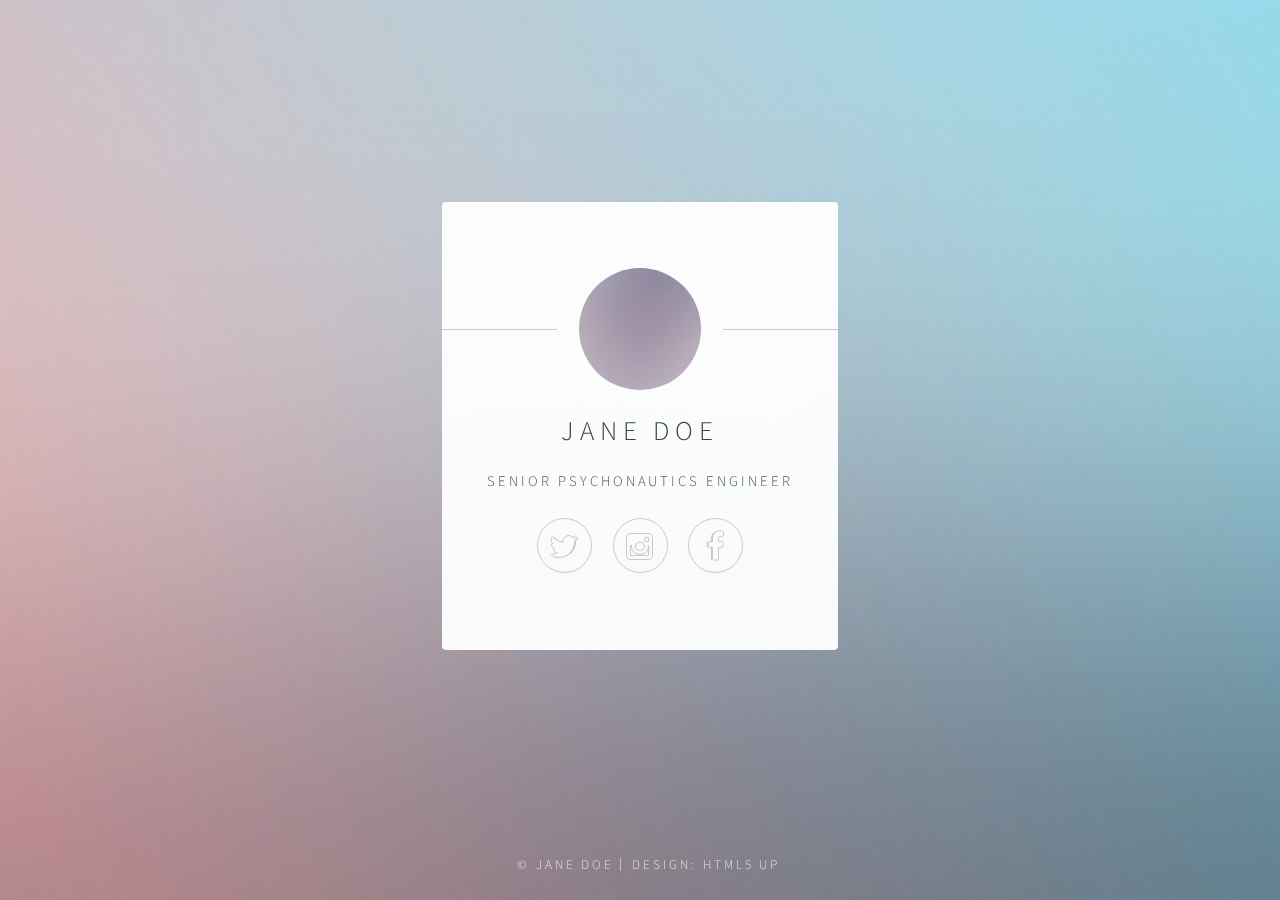
==== commit 58b652d3: "Added Identity Theme" ====
--- a/frontend/index.html
+++ b/frontend/index.html
@@ -1,142 +1,95 @@
-<!DOCTYPE HTML>
-<html>
-	<head>
-		<title>Captain Marvel</title>
-		<meta charset="utf-8" />
-		<meta name="viewport" content="width=device-width, initial-scale=1" />
-        <meta property="og:title" content="Captain Marvel" />
-        <meta property="og:description" content="Get all the information you ever wanted about anything Marvel" />
-        <meta property="og:url" content="http://www.captainmarvel.co/" />
-		<!--[if lte IE 8]><script src="assets/js/ie/html5shiv.js"></script><![endif]-->
-		<link rel="stylesheet" href="assets/css/main.css" />
-		<!--[if lte IE 8]><link rel="stylesheet" href="assets/css/ie8.css" /><![endif]-->
-		<!--[if lte IE 9]><link rel="stylesheet" href="assets/css/ie9.css" /><![endif]-->
-        <link rel="shortcut icon" type="image/png" href="/favicon.png"/>
-        <link rel="shortcut icon" type="image/png" href="http://www.captainmarvel.co/favicon.png"/>
-	</head>
-	<body id="top">
-
-		<!-- Header -->
-			<header id="header">
-				<div class="content">
-					<h1><a href="#">Captain Marvel</a></h1>
-					<p>Get all your Marvel Information</p>
-					<ul class="actions">
-						<li>
-						<div class="fb-messengermessageus"
-								messenger_app_id="1699457196981989"
-								page_id="1607984789527952"
-								color="white"
-								size="xlarge"> </div> </li>
-						<li><a href="#one" class="button icon fa-chevron-down scrolly">Learn More</a></li>
-					</ul>
-				</div>
-				<div class="image phone"><div class="inner"><img src="images/cvrimg.jpg" alt="" /></div></div>
-			</header>
-
-		<!-- One -->
-			<section id="one" class="wrapper style2 special">
-				<header class="major">
-					<h2>A <font color="#0084ff">Messenger</font> bot that provides <br /> you with all Marvel related information</h2>
-				</header>
-				<ul class="icons major">
-					<li><span class="icon fa-user"><span class="label">Shoot</span></span></li>
-					<li><span class="icon fa-comments"><span class="label">Process</span></span></li>
-					<li><span class="icon fa-user"><span class="label">Upload</span></span></li>
-				</ul>
-			</section>
-
-		<!-- Two -->
-			<section id="two" class="wrapper">
-				<div class="inner alt">
-					<section class="spotlight">
-						<div class="image"><img src="images/FirstImage.jpg" alt="" /></div>
-						<div class="content">
-							<h3>SEARCH for any character!</h3>
-							<p>"Tell me about Spider-Man."</p>
-							<p>"Who is Iron Man?"</p>
-							<p>"I want to know about Black Widow."</p>
-						</div>
-					</section>
-				
-					<section class="spotlight">
-						<div class="image"><img src="images/SecondImage.jpg" alt="" /></div>
-						<div class="content">
-							<h3>SEARCH for any comic!</h3>
-							<p>"Where is Thor from?"</p>
-							<p>"Which comic does Ultron come from?"</p>
-							<p></p>
-						</div>
-					</section>
-
-        <!-- Three --> 
-                    
-					<section class="spotlight">
-						<div class ="image"><img src="NONE" alt="" /></div>
-						<div class = "content">
-                            <h3>Filler</h3>
-                            <p>Filler</p>
-                            <p>Filler</p>
-                        </div>
-                    </section>
-
-                            
-					<section class="special">
-						<ul class="icons labeled">
-							<li><span class="icon fa-facebook-square"><span class="label">Uses Facebook's Messenger API</span></span></li>
-							<li><span class="icon fa-refresh"><span class="label">Equipped with wit.ai Natural Language Processing</span></span></li>
-							<li><span class="icon fa-cloud"><span class="label">Deployed using Heroku</span></span></li>
-						</ul>
-					</section>
-				</div>
-			</section>
-
-		<!-- Spotlight -->
-			<section id="three" class="wrapper style2 special">
-				<header class="major">
-					<h2>Chat with Captain Marvel.</h2>
-				</header>
-				<ul class="actions">
-					<li><div class="fb-messengermessageus"
-								messenger_app_id="1699457196981989"
-								page_id="1607984789527952"
-								color="white"
-								size="xlarge"> </div></li>
-				</ul>
-            </section>
-		
-
-		<!-- Footer -->
-			<footer id="footer">
-				<ul class="icons">
-					<li><a href="https://www.facebook.com/Captain-Marvel-1607984789527952/?fref=ts" class="icon fa-facebook" target="_blank"><span class="label">Facebook</span></a></li>
-				</ul>
-                <p class="copyright">Designed &amp; Developed by: <br /><a href="https://github.com/vanshg" target="_blank">Vansh Gandhi</a>, <a href="https://github.com/simonzhow" target="_blank">Simon Zhow</a>, <a href="https://github.com/nzhang389" target="_blank">Nathan Zhang</a>, <a href="https://github.com/jaiakt" target="_blank">Jai Srivastav</a></p>
-				<p class="copyright">&copy; Captain Marvel, LA HACKS 2016</p>
-			</footer>
-
-		<!-- Scripts -->
-			<script>
-				window.fbAsyncInit = function() {
-					FB.init({
-						appId      : '1699457196981989',
-						xfbml      : true,
-						version    : 'v2.6'
-					});
-				};
-				(function(d, s, id){
-					var js, fjs = d.getElementsByTagName(s)[0];
-					if (d.getElementById(id)) { return; }
-					js = d.createElement(s); js.id = id;
-					js.src = "//connect.facebook.net/en_US/sdk.js";
-					fjs.parentNode.insertBefore(js, fjs);
-				}(document, 'script', 'facebook-jssdk'));
-			</script>
-			<script src="assets/js/jquery.min.js"></script>
-			<script src="assets/js/jquery.scrolly.min.js"></script>
-			<script src="assets/js/skel.min.js"></script>
-			<script src="assets/js/util.js"></script>
-			<script src="assets/js/main.js"></script>
-
-	</body>
-</html>
+<!DOCTYPE HTML>
+<!--
+	Identity by HTML5 UP
+	html5up.net | @n33co
+	Free for personal and commercial use under the CCA 3.0 license (html5up.net/license)
+-->
+<html>
+	<head>
+		<title>Identity by HTML5 UP</title>
+		<meta charset="utf-8" />
+		<meta name="viewport" content="width=device-width, initial-scale=1" />
+		<!--[if lte IE 8]><script src="assets/js/html5shiv.js"></script><![endif]-->
+		<link rel="stylesheet" href="assets/css/main.css" />
+		<!--[if lte IE 9]><link rel="stylesheet" href="assets/css/ie9.css" /><![endif]-->
+		<!--[if lte IE 8]><link rel="stylesheet" href="assets/css/ie8.css" /><![endif]-->
+		<noscript><link rel="stylesheet" href="assets/css/noscript.css" /></noscript>
+	</head>
+	<body class="is-loading">
+
+		<!-- Wrapper -->
+			<div id="wrapper">
+
+				<!-- Main -->
+					<section id="main">
+						<header>
+							<span class="avatar"><img src="images/avatar.jpg" alt="" /></span>
+							<h1>Jane Doe</h1>
+							<p>Senior Psychonautics Engineer</p>
+						</header>
+						<!--
+						<hr />
+						<h2>Extra Stuff!</h2>
+						<form method="post" action="#">
+							<div class="field">
+								<input type="text" name="name" id="name" placeholder="Name" />
+							</div>
+							<div class="field">
+								<input type="email" name="email" id="email" placeholder="Email" />
+							</div>
+							<div class="field">
+								<div class="select-wrapper">
+									<select name="department" id="department">
+										<option value="">Department</option>
+										<option value="sales">Sales</option>
+										<option value="tech">Tech Support</option>
+										<option value="null">/dev/null</option>
+									</select>
+								</div>
+							</div>
+							<div class="field">
+								<textarea name="message" id="message" placeholder="Message" rows="4"></textarea>
+							</div>
+							<div class="field">
+								<input type="checkbox" id="human" name="human" /><label for="human">I'm a human</label>
+							</div>
+							<div class="field">
+								<label>But are you a robot?</label>
+								<input type="radio" id="robot_yes" name="robot" /><label for="robot_yes">Yes</label>
+								<input type="radio" id="robot_no" name="robot" /><label for="robot_no">No</label>
+							</div>
+							<ul class="actions">
+								<li><a href="#" class="button">Get Started</a></li>
+							</ul>
+						</form>
+						<hr />
+						-->
+						<footer>
+							<ul class="icons">
+								<li><a href="#" class="fa-twitter">Twitter</a></li>
+								<li><a href="#" class="fa-instagram">Instagram</a></li>
+								<li><a href="#" class="fa-facebook">Facebook</a></li>
+							</ul>
+						</footer>
+					</section>
+
+				<!-- Footer -->
+					<footer id="footer">
+						<ul class="copyright">
+							<li>&copy; Jane Doe</li><li>Design: <a href="http://html5up.net">HTML5 UP</a></li>
+						</ul>
+					</footer>
+
+			</div>
+
+		<!-- Scripts -->
+			<!--[if lte IE 8]><script src="assets/js/respond.min.js"></script><![endif]-->
+			<script>
+				if ('addEventListener' in window) {
+					window.addEventListener('load', function() { document.body.className = document.body.className.replace(/\bis-loading\b/, ''); });
+					document.body.className += (navigator.userAgent.match(/(MSIE|rv:11\.0)/) ? ' is-ie' : '');
+				}
+			</script>
+
+	</body>
+</html>--- a/frontend/assets/css/main.css
+++ b/frontend/assets/css/main.css
@@ -1,4 +1,12 @@
+@charset "UTF-8";
 @import url(font-awesome.min.css);
+@import url("http://fonts.googleapis.com/css?family=Source+Sans+Pro:300");
+
+/*
+	Identity by HTML5 UP
+	html5up.net | @n33co
+	Free for personal and commercial use under the CCA 3.0 license (html5up.net/license)
+*/
 
 /* Reset */
 
@@ -49,1565 +57,9 @@
 		box-sizing: border-box;
 	}
 
-/* Grid */
-
-	.row {
-		border-bottom: solid 1px transparent;
-		-moz-box-sizing: border-box;
-		-webkit-box-sizing: border-box;
-		box-sizing: border-box;
-	}
-
-	.row > * {
-		float: left;
-		-moz-box-sizing: border-box;
-		-webkit-box-sizing: border-box;
-		box-sizing: border-box;
-	}
-
-	.row:after, .row:before {
-		content: '';
-		display: block;
-		clear: both;
-		height: 0;
-	}
-
-	.row.uniform > * > :first-child {
-		margin-top: 0;
-	}
-
-	.row.uniform > * > :last-child {
-		margin-bottom: 0;
-	}
-
-	.row.\30 \25 > * {
-		padding: 0 0 0 0em;
-	}
-
-	.row.\30 \25 {
-		margin: 0 0 -1px 0em;
-	}
-
-	.row.uniform.\30 \25 > * {
-		padding: 0em 0 0 0em;
-	}
-
-	.row.uniform.\30 \25 {
-		margin: 0em 0 -1px 0em;
-	}
-
-	.row > * {
-		padding: 0 0 0 1.5em;
-	}
-
-	.row {
-		margin: 0 0 -1px -1.5em;
-	}
-
-	.row.uniform > * {
-		padding: 1.5em 0 0 1.5em;
-	}
-
-	.row.uniform {
-		margin: -1.5em 0 -1px -1.5em;
-	}
-
-	.row.\32 00\25 > * {
-		padding: 0 0 0 3em;
-	}
-
-	.row.\32 00\25 {
-		margin: 0 0 -1px -3em;
-	}
-
-	.row.uniform.\32 00\25 > * {
-		padding: 3em 0 0 3em;
-	}
-
-	.row.uniform.\32 00\25 {
-		margin: -3em 0 -1px -3em;
-	}
-
-	.row.\31 50\25 > * {
-		padding: 0 0 0 2.25em;
-	}
-
-	.row.\31 50\25 {
-		margin: 0 0 -1px -2.25em;
-	}
-
-	.row.uniform.\31 50\25 > * {
-		padding: 2.25em 0 0 2.25em;
-	}
-
-	.row.uniform.\31 50\25 {
-		margin: -2.25em 0 -1px -2.25em;
-	}
-
-	.row.\35 0\25 > * {
-		padding: 0 0 0 0.75em;
-	}
-
-	.row.\35 0\25 {
-		margin: 0 0 -1px -0.75em;
-	}
-
-	.row.uniform.\35 0\25 > * {
-		padding: 0.75em 0 0 0.75em;
-	}
-
-	.row.uniform.\35 0\25 {
-		margin: -0.75em 0 -1px -0.75em;
-	}
-
-	.row.\32 5\25 > * {
-		padding: 0 0 0 0.375em;
-	}
-
-	.row.\32 5\25 {
-		margin: 0 0 -1px -0.375em;
-	}
-
-	.row.uniform.\32 5\25 > * {
-		padding: 0.375em 0 0 0.375em;
-	}
-
-	.row.uniform.\32 5\25 {
-		margin: -0.375em 0 -1px -0.375em;
-	}
-
-	.\31 2u, .\31 2u\24 {
-		width: 100%;
-		clear: none;
-		margin-left: 0;
-	}
-
-	.\31 1u, .\31 1u\24 {
-		width: 91.6666666667%;
-		clear: none;
-		margin-left: 0;
-	}
-
-	.\31 0u, .\31 0u\24 {
-		width: 83.3333333333%;
-		clear: none;
-		margin-left: 0;
-	}
-
-	.\39 u, .\39 u\24 {
-		width: 75%;
-		clear: none;
-		margin-left: 0;
-	}
-
-	.\38 u, .\38 u\24 {
-		width: 66.6666666667%;
-		clear: none;
-		margin-left: 0;
-	}
-
-	.\37 u, .\37 u\24 {
-		width: 58.3333333333%;
-		clear: none;
-		margin-left: 0;
-	}
-
-	.\36 u, .\36 u\24 {
-		width: 50%;
-		clear: none;
-		margin-left: 0;
-	}
-
-	.\35 u, .\35 u\24 {
-		width: 41.6666666667%;
-		clear: none;
-		margin-left: 0;
-	}
-
-	.\34 u, .\34 u\24 {
-		width: 33.3333333333%;
-		clear: none;
-		margin-left: 0;
-	}
-
-	.\33 u, .\33 u\24 {
-		width: 25%;
-		clear: none;
-		margin-left: 0;
-	}
-
-	.\32 u, .\32 u\24 {
-		width: 16.6666666667%;
-		clear: none;
-		margin-left: 0;
-	}
-
-	.\31 u, .\31 u\24 {
-		width: 8.3333333333%;
-		clear: none;
-		margin-left: 0;
-	}
-
-	.\31 2u\24 + *,
-	.\31 1u\24 + *,
-	.\31 0u\24 + *,
-	.\39 u\24 + *,
-	.\38 u\24 + *,
-	.\37 u\24 + *,
-	.\36 u\24 + *,
-	.\35 u\24 + *,
-	.\34 u\24 + *,
-	.\33 u\24 + *,
-	.\32 u\24 + *,
-	.\31 u\24 + * {
-		clear: left;
-	}
-
-	.\-11u {
-		margin-left: 91.66667%;
-	}
-
-	.\-10u {
-		margin-left: 83.33333%;
-	}
-
-	.\-9u {
-		margin-left: 75%;
-	}
-
-	.\-8u {
-		margin-left: 66.66667%;
-	}
-
-	.\-7u {
-		margin-left: 58.33333%;
-	}
-
-	.\-6u {
-		margin-left: 50%;
-	}
-
-	.\-5u {
-		margin-left: 41.66667%;
-	}
-
-	.\-4u {
-		margin-left: 33.33333%;
-	}
-
-	.\-3u {
-		margin-left: 25%;
-	}
-
-	.\-2u {
-		margin-left: 16.66667%;
-	}
-
-	.\-1u {
-		margin-left: 8.33333%;
-	}
-
-	@media screen and (max-width: 1680px) {
-
-		.row > * {
-			padding: 0 0 0 1.5em;
-		}
-
-		.row {
-			margin: 0 0 -1px -1.5em;
-		}
-
-		.row.uniform > * {
-			padding: 1.5em 0 0 1.5em;
-		}
-
-		.row.uniform {
-			margin: -1.5em 0 -1px -1.5em;
-		}
-
-		.row.\32 00\25 > * {
-			padding: 0 0 0 3em;
-		}
-
-		.row.\32 00\25 {
-			margin: 0 0 -1px -3em;
-		}
-
-		.row.uniform.\32 00\25 > * {
-			padding: 3em 0 0 3em;
-		}
-
-		.row.uniform.\32 00\25 {
-			margin: -3em 0 -1px -3em;
-		}
-
-		.row.\31 50\25 > * {
-			padding: 0 0 0 2.25em;
-		}
-
-		.row.\31 50\25 {
-			margin: 0 0 -1px -2.25em;
-		}
-
-		.row.uniform.\31 50\25 > * {
-			padding: 2.25em 0 0 2.25em;
-		}
-
-		.row.uniform.\31 50\25 {
-			margin: -2.25em 0 -1px -2.25em;
-		}
-
-		.row.\35 0\25 > * {
-			padding: 0 0 0 0.75em;
-		}
-
-		.row.\35 0\25 {
-			margin: 0 0 -1px -0.75em;
-		}
-
-		.row.uniform.\35 0\25 > * {
-			padding: 0.75em 0 0 0.75em;
-		}
-
-		.row.uniform.\35 0\25 {
-			margin: -0.75em 0 -1px -0.75em;
-		}
-
-		.row.\32 5\25 > * {
-			padding: 0 0 0 0.375em;
-		}
-
-		.row.\32 5\25 {
-			margin: 0 0 -1px -0.375em;
-		}
-
-		.row.uniform.\32 5\25 > * {
-			padding: 0.375em 0 0 0.375em;
-		}
-
-		.row.uniform.\32 5\25 {
-			margin: -0.375em 0 -1px -0.375em;
-		}
-
-		.\31 2u\28xlarge\29, .\31 2u\24\28xlarge\29 {
-			width: 100%;
-			clear: none;
-			margin-left: 0;
-		}
-
-		.\31 1u\28xlarge\29, .\31 1u\24\28xlarge\29 {
-			width: 91.6666666667%;
-			clear: none;
-			margin-left: 0;
-		}
-
-		.\31 0u\28xlarge\29, .\31 0u\24\28xlarge\29 {
-			width: 83.3333333333%;
-			clear: none;
-			margin-left: 0;
-		}
-
-		.\39 u\28xlarge\29, .\39 u\24\28xlarge\29 {
-			width: 75%;
-			clear: none;
-			margin-left: 0;
-		}
-
-		.\38 u\28xlarge\29, .\38 u\24\28xlarge\29 {
-			width: 66.6666666667%;
-			clear: none;
-			margin-left: 0;
-		}
-
-		.\37 u\28xlarge\29, .\37 u\24\28xlarge\29 {
-			width: 58.3333333333%;
-			clear: none;
-			margin-left: 0;
-		}
-
-		.\36 u\28xlarge\29, .\36 u\24\28xlarge\29 {
-			width: 50%;
-			clear: none;
-			margin-left: 0;
-		}
-
-		.\35 u\28xlarge\29, .\35 u\24\28xlarge\29 {
-			width: 41.6666666667%;
-			clear: none;
-			margin-left: 0;
-		}
-
-		.\34 u\28xlarge\29, .\34 u\24\28xlarge\29 {
-			width: 33.3333333333%;
-			clear: none;
-			margin-left: 0;
-		}
-
-		.\33 u\28xlarge\29, .\33 u\24\28xlarge\29 {
-			width: 25%;
-			clear: none;
-			margin-left: 0;
-		}
-
-		.\32 u\28xlarge\29, .\32 u\24\28xlarge\29 {
-			width: 16.6666666667%;
-			clear: none;
-			margin-left: 0;
-		}
-
-		.\31 u\28xlarge\29, .\31 u\24\28xlarge\29 {
-			width: 8.3333333333%;
-			clear: none;
-			margin-left: 0;
-		}
-
-		.\31 2u\24\28xlarge\29 + *,
-		.\31 1u\24\28xlarge\29 + *,
-		.\31 0u\24\28xlarge\29 + *,
-		.\39 u\24\28xlarge\29 + *,
-		.\38 u\24\28xlarge\29 + *,
-		.\37 u\24\28xlarge\29 + *,
-		.\36 u\24\28xlarge\29 + *,
-		.\35 u\24\28xlarge\29 + *,
-		.\34 u\24\28xlarge\29 + *,
-		.\33 u\24\28xlarge\29 + *,
-		.\32 u\24\28xlarge\29 + *,
-		.\31 u\24\28xlarge\29 + * {
-			clear: left;
-		}
-
-		.\-11u\28xlarge\29 {
-			margin-left: 91.66667%;
-		}
-
-		.\-10u\28xlarge\29 {
-			margin-left: 83.33333%;
-		}
-
-		.\-9u\28xlarge\29 {
-			margin-left: 75%;
-		}
-
-		.\-8u\28xlarge\29 {
-			margin-left: 66.66667%;
-		}
-
-		.\-7u\28xlarge\29 {
-			margin-left: 58.33333%;
-		}
-
-		.\-6u\28xlarge\29 {
-			margin-left: 50%;
-		}
-
-		.\-5u\28xlarge\29 {
-			margin-left: 41.66667%;
-		}
-
-		.\-4u\28xlarge\29 {
-			margin-left: 33.33333%;
-		}
-
-		.\-3u\28xlarge\29 {
-			margin-left: 25%;
-		}
-
-		.\-2u\28xlarge\29 {
-			margin-left: 16.66667%;
-		}
-
-		.\-1u\28xlarge\29 {
-			margin-left: 8.33333%;
-		}
-
-	}
-
-	@media screen and (max-width: 1280px) {
-
-		.row > * {
-			padding: 0 0 0 1.5em;
-		}
-
-		.row {
-			margin: 0 0 -1px -1.5em;
-		}
-
-		.row.uniform > * {
-			padding: 1.5em 0 0 1.5em;
-		}
-
-		.row.uniform {
-			margin: -1.5em 0 -1px -1.5em;
-		}
-
-		.row.\32 00\25 > * {
-			padding: 0 0 0 3em;
-		}
-
-		.row.\32 00\25 {
-			margin: 0 0 -1px -3em;
-		}
-
-		.row.uniform.\32 00\25 > * {
-			padding: 3em 0 0 3em;
-		}
-
-		.row.uniform.\32 00\25 {
-			margin: -3em 0 -1px -3em;
-		}
-
-		.row.\31 50\25 > * {
-			padding: 0 0 0 2.25em;
-		}
-
-		.row.\31 50\25 {
-			margin: 0 0 -1px -2.25em;
-		}
-
-		.row.uniform.\31 50\25 > * {
-			padding: 2.25em 0 0 2.25em;
-		}
-
-		.row.uniform.\31 50\25 {
-			margin: -2.25em 0 -1px -2.25em;
-		}
-
-		.row.\35 0\25 > * {
-			padding: 0 0 0 0.75em;
-		}
-
-		.row.\35 0\25 {
-			margin: 0 0 -1px -0.75em;
-		}
-
-		.row.uniform.\35 0\25 > * {
-			padding: 0.75em 0 0 0.75em;
-		}
-
-		.row.uniform.\35 0\25 {
-			margin: -0.75em 0 -1px -0.75em;
-		}
-
-		.row.\32 5\25 > * {
-			padding: 0 0 0 0.375em;
-		}
-
-		.row.\32 5\25 {
-			margin: 0 0 -1px -0.375em;
-		}
-
-		.row.uniform.\32 5\25 > * {
-			padding: 0.375em 0 0 0.375em;
-		}
-
-		.row.uniform.\32 5\25 {
-			margin: -0.375em 0 -1px -0.375em;
-		}
-
-		.\31 2u\28large\29, .\31 2u\24\28large\29 {
-			width: 100%;
-			clear: none;
-			margin-left: 0;
-		}
-
-		.\31 1u\28large\29, .\31 1u\24\28large\29 {
-			width: 91.6666666667%;
-			clear: none;
-			margin-left: 0;
-		}
-
-		.\31 0u\28large\29, .\31 0u\24\28large\29 {
-			width: 83.3333333333%;
-			clear: none;
-			margin-left: 0;
-		}
-
-		.\39 u\28large\29, .\39 u\24\28large\29 {
-			width: 75%;
-			clear: none;
-			margin-left: 0;
-		}
-
-		.\38 u\28large\29, .\38 u\24\28large\29 {
-			width: 66.6666666667%;
-			clear: none;
-			margin-left: 0;
-		}
-
-		.\37 u\28large\29, .\37 u\24\28large\29 {
-			width: 58.3333333333%;
-			clear: none;
-			margin-left: 0;
-		}
-
-		.\36 u\28large\29, .\36 u\24\28large\29 {
-			width: 50%;
-			clear: none;
-			margin-left: 0;
-		}
-
-		.\35 u\28large\29, .\35 u\24\28large\29 {
-			width: 41.6666666667%;
-			clear: none;
-			margin-left: 0;
-		}
-
-		.\34 u\28large\29, .\34 u\24\28large\29 {
-			width: 33.3333333333%;
-			clear: none;
-			margin-left: 0;
-		}
-
-		.\33 u\28large\29, .\33 u\24\28large\29 {
-			width: 25%;
-			clear: none;
-			margin-left: 0;
-		}
-
-		.\32 u\28large\29, .\32 u\24\28large\29 {
-			width: 16.6666666667%;
-			clear: none;
-			margin-left: 0;
-		}
-
-		.\31 u\28large\29, .\31 u\24\28large\29 {
-			width: 8.3333333333%;
-			clear: none;
-			margin-left: 0;
-		}
-
-		.\31 2u\24\28large\29 + *,
-		.\31 1u\24\28large\29 + *,
-		.\31 0u\24\28large\29 + *,
-		.\39 u\24\28large\29 + *,
-		.\38 u\24\28large\29 + *,
-		.\37 u\24\28large\29 + *,
-		.\36 u\24\28large\29 + *,
-		.\35 u\24\28large\29 + *,
-		.\34 u\24\28large\29 + *,
-		.\33 u\24\28large\29 + *,
-		.\32 u\24\28large\29 + *,
-		.\31 u\24\28large\29 + * {
-			clear: left;
-		}
-
-		.\-11u\28large\29 {
-			margin-left: 91.66667%;
-		}
-
-		.\-10u\28large\29 {
-			margin-left: 83.33333%;
-		}
-
-		.\-9u\28large\29 {
-			margin-left: 75%;
-		}
-
-		.\-8u\28large\29 {
-			margin-left: 66.66667%;
-		}
-
-		.\-7u\28large\29 {
-			margin-left: 58.33333%;
-		}
-
-		.\-6u\28large\29 {
-			margin-left: 50%;
-		}
-
-		.\-5u\28large\29 {
-			margin-left: 41.66667%;
-		}
-
-		.\-4u\28large\29 {
-			margin-left: 33.33333%;
-		}
-
-		.\-3u\28large\29 {
-			margin-left: 25%;
-		}
-
-		.\-2u\28large\29 {
-			margin-left: 16.66667%;
-		}
-
-		.\-1u\28large\29 {
-			margin-left: 8.33333%;
-		}
-
-	}
-
-	@media screen and (max-width: 980px) {
-
-		.row > * {
-			padding: 0 0 0 1.5em;
-		}
-
-		.row {
-			margin: 0 0 -1px -1.5em;
-		}
-
-		.row.uniform > * {
-			padding: 1.5em 0 0 1.5em;
-		}
-
-		.row.uniform {
-			margin: -1.5em 0 -1px -1.5em;
-		}
-
-		.row.\32 00\25 > * {
-			padding: 0 0 0 3em;
-		}
-
-		.row.\32 00\25 {
-			margin: 0 0 -1px -3em;
-		}
-
-		.row.uniform.\32 00\25 > * {
-			padding: 3em 0 0 3em;
-		}
-
-		.row.uniform.\32 00\25 {
-			margin: -3em 0 -1px -3em;
-		}
-
-		.row.\31 50\25 > * {
-			padding: 0 0 0 2.25em;
-		}
-
-		.row.\31 50\25 {
-			margin: 0 0 -1px -2.25em;
-		}
-
-		.row.uniform.\31 50\25 > * {
-			padding: 2.25em 0 0 2.25em;
-		}
-
-		.row.uniform.\31 50\25 {
-			margin: -2.25em 0 -1px -2.25em;
-		}
-
-		.row.\35 0\25 > * {
-			padding: 0 0 0 0.75em;
-		}
-
-		.row.\35 0\25 {
-			margin: 0 0 -1px -0.75em;
-		}
-
-		.row.uniform.\35 0\25 > * {
-			padding: 0.75em 0 0 0.75em;
-		}
-
-		.row.uniform.\35 0\25 {
-			margin: -0.75em 0 -1px -0.75em;
-		}
-
-		.row.\32 5\25 > * {
-			padding: 0 0 0 0.375em;
-		}
-
-		.row.\32 5\25 {
-			margin: 0 0 -1px -0.375em;
-		}
-
-		.row.uniform.\32 5\25 > * {
-			padding: 0.375em 0 0 0.375em;
-		}
-
-		.row.uniform.\32 5\25 {
-			margin: -0.375em 0 -1px -0.375em;
-		}
-
-		.\31 2u\28medium\29, .\31 2u\24\28medium\29 {
-			width: 100%;
-			clear: none;
-			margin-left: 0;
-		}
-
-		.\31 1u\28medium\29, .\31 1u\24\28medium\29 {
-			width: 91.6666666667%;
-			clear: none;
-			margin-left: 0;
-		}
-
-		.\31 0u\28medium\29, .\31 0u\24\28medium\29 {
-			width: 83.3333333333%;
-			clear: none;
-			margin-left: 0;
-		}
-
-		.\39 u\28medium\29, .\39 u\24\28medium\29 {
-			width: 75%;
-			clear: none;
-			margin-left: 0;
-		}
-
-		.\38 u\28medium\29, .\38 u\24\28medium\29 {
-			width: 66.6666666667%;
-			clear: none;
-			margin-left: 0;
-		}
-
-		.\37 u\28medium\29, .\37 u\24\28medium\29 {
-			width: 58.3333333333%;
-			clear: none;
-			margin-left: 0;
-		}
-
-		.\36 u\28medium\29, .\36 u\24\28medium\29 {
-			width: 50%;
-			clear: none;
-			margin-left: 0;
-		}
-
-		.\35 u\28medium\29, .\35 u\24\28medium\29 {
-			width: 41.6666666667%;
-			clear: none;
-			margin-left: 0;
-		}
-
-		.\34 u\28medium\29, .\34 u\24\28medium\29 {
-			width: 33.3333333333%;
-			clear: none;
-			margin-left: 0;
-		}
-
-		.\33 u\28medium\29, .\33 u\24\28medium\29 {
-			width: 25%;
-			clear: none;
-			margin-left: 0;
-		}
-
-		.\32 u\28medium\29, .\32 u\24\28medium\29 {
-			width: 16.6666666667%;
-			clear: none;
-			margin-left: 0;
-		}
-
-		.\31 u\28medium\29, .\31 u\24\28medium\29 {
-			width: 8.3333333333%;
-			clear: none;
-			margin-left: 0;
-		}
-
-		.\31 2u\24\28medium\29 + *,
-		.\31 1u\24\28medium\29 + *,
-		.\31 0u\24\28medium\29 + *,
-		.\39 u\24\28medium\29 + *,
-		.\38 u\24\28medium\29 + *,
-		.\37 u\24\28medium\29 + *,
-		.\36 u\24\28medium\29 + *,
-		.\35 u\24\28medium\29 + *,
-		.\34 u\24\28medium\29 + *,
-		.\33 u\24\28medium\29 + *,
-		.\32 u\24\28medium\29 + *,
-		.\31 u\24\28medium\29 + * {
-			clear: left;
-		}
-
-		.\-11u\28medium\29 {
-			margin-left: 91.66667%;
-		}
-
-		.\-10u\28medium\29 {
-			margin-left: 83.33333%;
-		}
-
-		.\-9u\28medium\29 {
-			margin-left: 75%;
-		}
-
-		.\-8u\28medium\29 {
-			margin-left: 66.66667%;
-		}
-
-		.\-7u\28medium\29 {
-			margin-left: 58.33333%;
-		}
-
-		.\-6u\28medium\29 {
-			margin-left: 50%;
-		}
-
-		.\-5u\28medium\29 {
-			margin-left: 41.66667%;
-		}
-
-		.\-4u\28medium\29 {
-			margin-left: 33.33333%;
-		}
-
-		.\-3u\28medium\29 {
-			margin-left: 25%;
-		}
-
-		.\-2u\28medium\29 {
-			margin-left: 16.66667%;
-		}
-
-		.\-1u\28medium\29 {
-			margin-left: 8.33333%;
-		}
-
-	}
-
-	@media screen and (max-width: 736px) {
-
-		.row > * {
-			padding: 0 0 0 1.5em;
-		}
-
-		.row {
-			margin: 0 0 -1px -1.5em;
-		}
-
-		.row.uniform > * {
-			padding: 1.5em 0 0 1.5em;
-		}
-
-		.row.uniform {
-			margin: -1.5em 0 -1px -1.5em;
-		}
-
-		.row.\32 00\25 > * {
-			padding: 0 0 0 3em;
-		}
-
-		.row.\32 00\25 {
-			margin: 0 0 -1px -3em;
-		}
-
-		.row.uniform.\32 00\25 > * {
-			padding: 3em 0 0 3em;
-		}
-
-		.row.uniform.\32 00\25 {
-			margin: -3em 0 -1px -3em;
-		}
-
-		.row.\31 50\25 > * {
-			padding: 0 0 0 2.25em;
-		}
-
-		.row.\31 50\25 {
-			margin: 0 0 -1px -2.25em;
-		}
-
-		.row.uniform.\31 50\25 > * {
-			padding: 2.25em 0 0 2.25em;
-		}
-
-		.row.uniform.\31 50\25 {
-			margin: -2.25em 0 -1px -2.25em;
-		}
-
-		.row.\35 0\25 > * {
-			padding: 0 0 0 0.75em;
-		}
-
-		.row.\35 0\25 {
-			margin: 0 0 -1px -0.75em;
-		}
-
-		.row.uniform.\35 0\25 > * {
-			padding: 0.75em 0 0 0.75em;
-		}
-
-		.row.uniform.\35 0\25 {
-			margin: -0.75em 0 -1px -0.75em;
-		}
-
-		.row.\32 5\25 > * {
-			padding: 0 0 0 0.375em;
-		}
-
-		.row.\32 5\25 {
-			margin: 0 0 -1px -0.375em;
-		}
-
-		.row.uniform.\32 5\25 > * {
-			padding: 0.375em 0 0 0.375em;
-		}
-
-		.row.uniform.\32 5\25 {
-			margin: -0.375em 0 -1px -0.375em;
-		}
-
-		.\31 2u\28small\29, .\31 2u\24\28small\29 {
-			width: 100%;
-			clear: none;
-			margin-left: 0;
-		}
-
-		.\31 1u\28small\29, .\31 1u\24\28small\29 {
-			width: 91.6666666667%;
-			clear: none;
-			margin-left: 0;
-		}
-
-		.\31 0u\28small\29, .\31 0u\24\28small\29 {
-			width: 83.3333333333%;
-			clear: none;
-			margin-left: 0;
-		}
-
-		.\39 u\28small\29, .\39 u\24\28small\29 {
-			width: 75%;
-			clear: none;
-			margin-left: 0;
-		}
-
-		.\38 u\28small\29, .\38 u\24\28small\29 {
-			width: 66.6666666667%;
-			clear: none;
-			margin-left: 0;
-		}
-
-		.\37 u\28small\29, .\37 u\24\28small\29 {
-			width: 58.3333333333%;
-			clear: none;
-			margin-left: 0;
-		}
-
-		.\36 u\28small\29, .\36 u\24\28small\29 {
-			width: 50%;
-			clear: none;
-			margin-left: 0;
-		}
-
-		.\35 u\28small\29, .\35 u\24\28small\29 {
-			width: 41.6666666667%;
-			clear: none;
-			margin-left: 0;
-		}
-
-		.\34 u\28small\29, .\34 u\24\28small\29 {
-			width: 33.3333333333%;
-			clear: none;
-			margin-left: 0;
-		}
-
-		.\33 u\28small\29, .\33 u\24\28small\29 {
-			width: 25%;
-			clear: none;
-			margin-left: 0;
-		}
-
-		.\32 u\28small\29, .\32 u\24\28small\29 {
-			width: 16.6666666667%;
-			clear: none;
-			margin-left: 0;
-		}
-
-		.\31 u\28small\29, .\31 u\24\28small\29 {
-			width: 8.3333333333%;
-			clear: none;
-			margin-left: 0;
-		}
-
-		.\31 2u\24\28small\29 + *,
-		.\31 1u\24\28small\29 + *,
-		.\31 0u\24\28small\29 + *,
-		.\39 u\24\28small\29 + *,
-		.\38 u\24\28small\29 + *,
-		.\37 u\24\28small\29 + *,
-		.\36 u\24\28small\29 + *,
-		.\35 u\24\28small\29 + *,
-		.\34 u\24\28small\29 + *,
-		.\33 u\24\28small\29 + *,
-		.\32 u\24\28small\29 + *,
-		.\31 u\24\28small\29 + * {
-			clear: left;
-		}
-
-		.\-11u\28small\29 {
-			margin-left: 91.66667%;
-		}
-
-		.\-10u\28small\29 {
-			margin-left: 83.33333%;
-		}
-
-		.\-9u\28small\29 {
-			margin-left: 75%;
-		}
-
-		.\-8u\28small\29 {
-			margin-left: 66.66667%;
-		}
-
-		.\-7u\28small\29 {
-			margin-left: 58.33333%;
-		}
-
-		.\-6u\28small\29 {
-			margin-left: 50%;
-		}
-
-		.\-5u\28small\29 {
-			margin-left: 41.66667%;
-		}
-
-		.\-4u\28small\29 {
-			margin-left: 33.33333%;
-		}
-
-		.\-3u\28small\29 {
-			margin-left: 25%;
-		}
-
-		.\-2u\28small\29 {
-			margin-left: 16.66667%;
-		}
-
-		.\-1u\28small\29 {
-			margin-left: 8.33333%;
-		}
-
-	}
+/* Basic */
 
 	@media screen and (max-width: 480px) {
-
-		.row > * {
-			padding: 0 0 0 1.5em;
-		}
-
-		.row {
-			margin: 0 0 -1px -1.5em;
-		}
-
-		.row.uniform > * {
-			padding: 1.5em 0 0 1.5em;
-		}
-
-		.row.uniform {
-			margin: -1.5em 0 -1px -1.5em;
-		}
-
-		.row.\32 00\25 > * {
-			padding: 0 0 0 3em;
-		}
-
-		.row.\32 00\25 {
-			margin: 0 0 -1px -3em;
-		}
-
-		.row.uniform.\32 00\25 > * {
-			padding: 3em 0 0 3em;
-		}
-
-		.row.uniform.\32 00\25 {
-			margin: -3em 0 -1px -3em;
-		}
-
-		.row.\31 50\25 > * {
-			padding: 0 0 0 2.25em;
-		}
-
-		.row.\31 50\25 {
-			margin: 0 0 -1px -2.25em;
-		}
-
-		.row.uniform.\31 50\25 > * {
-			padding: 2.25em 0 0 2.25em;
-		}
-
-		.row.uniform.\31 50\25 {
-			margin: -2.25em 0 -1px -2.25em;
-		}
-
-		.row.\35 0\25 > * {
-			padding: 0 0 0 0.75em;
-		}
-
-		.row.\35 0\25 {
-			margin: 0 0 -1px -0.75em;
-		}
-
-		.row.uniform.\35 0\25 > * {
-			padding: 0.75em 0 0 0.75em;
-		}
-
-		.row.uniform.\35 0\25 {
-			margin: -0.75em 0 -1px -0.75em;
-		}
-
-		.row.\32 5\25 > * {
-			padding: 0 0 0 0.375em;
-		}
-
-		.row.\32 5\25 {
-			margin: 0 0 -1px -0.375em;
-		}
-
-		.row.uniform.\32 5\25 > * {
-			padding: 0.375em 0 0 0.375em;
-		}
-
-		.row.uniform.\32 5\25 {
-			margin: -0.375em 0 -1px -0.375em;
-		}
-
-		.\31 2u\28xsmall\29, .\31 2u\24\28xsmall\29 {
-			width: 100%;
-			clear: none;
-			margin-left: 0;
-		}
-
-		.\31 1u\28xsmall\29, .\31 1u\24\28xsmall\29 {
-			width: 91.6666666667%;
-			clear: none;
-			margin-left: 0;
-		}
-
-		.\31 0u\28xsmall\29, .\31 0u\24\28xsmall\29 {
-			width: 83.3333333333%;
-			clear: none;
-			margin-left: 0;
-		}
-
-		.\39 u\28xsmall\29, .\39 u\24\28xsmall\29 {
-			width: 75%;
-			clear: none;
-			margin-left: 0;
-		}
-
-		.\38 u\28xsmall\29, .\38 u\24\28xsmall\29 {
-			width: 66.6666666667%;
-			clear: none;
-			margin-left: 0;
-		}
-
-		.\37 u\28xsmall\29, .\37 u\24\28xsmall\29 {
-			width: 58.3333333333%;
-			clear: none;
-			margin-left: 0;
-		}
-
-		.\36 u\28xsmall\29, .\36 u\24\28xsmall\29 {
-			width: 50%;
-			clear: none;
-			margin-left: 0;
-		}
-
-		.\35 u\28xsmall\29, .\35 u\24\28xsmall\29 {
-			width: 41.6666666667%;
-			clear: none;
-			margin-left: 0;
-		}
-
-		.\34 u\28xsmall\29, .\34 u\24\28xsmall\29 {
-			width: 33.3333333333%;
-			clear: none;
-			margin-left: 0;
-		}
-
-		.\33 u\28xsmall\29, .\33 u\24\28xsmall\29 {
-			width: 25%;
-			clear: none;
-			margin-left: 0;
-		}
-
-		.\32 u\28xsmall\29, .\32 u\24\28xsmall\29 {
-			width: 16.6666666667%;
-			clear: none;
-			margin-left: 0;
-		}
-
-		.\31 u\28xsmall\29, .\31 u\24\28xsmall\29 {
-			width: 8.3333333333%;
-			clear: none;
-			margin-left: 0;
-		}
-
-		.\31 2u\24\28xsmall\29 + *,
-		.\31 1u\24\28xsmall\29 + *,
-		.\31 0u\24\28xsmall\29 + *,
-		.\39 u\24\28xsmall\29 + *,
-		.\38 u\24\28xsmall\29 + *,
-		.\37 u\24\28xsmall\29 + *,
-		.\36 u\24\28xsmall\29 + *,
-		.\35 u\24\28xsmall\29 + *,
-		.\34 u\24\28xsmall\29 + *,
-		.\33 u\24\28xsmall\29 + *,
-		.\32 u\24\28xsmall\29 + *,
-		.\31 u\24\28xsmall\29 + * {
-			clear: left;
-		}
-
-		.\-11u\28xsmall\29 {
-			margin-left: 91.66667%;
-		}
-
-		.\-10u\28xsmall\29 {
-			margin-left: 83.33333%;
-		}
-
-		.\-9u\28xsmall\29 {
-			margin-left: 75%;
-		}
-
-		.\-8u\28xsmall\29 {
-			margin-left: 66.66667%;
-		}
-
-		.\-7u\28xsmall\29 {
-			margin-left: 58.33333%;
-		}
-
-		.\-6u\28xsmall\29 {
-			margin-left: 50%;
-		}
-
-		.\-5u\28xsmall\29 {
-			margin-left: 41.66667%;
-		}
-
-		.\-4u\28xsmall\29 {
-			margin-left: 33.33333%;
-		}
-
-		.\-3u\28xsmall\29 {
-			margin-left: 25%;
-		}
-
-		.\-2u\28xsmall\29 {
-			margin-left: 16.66667%;
-		}
-
-		.\-1u\28xsmall\29 {
-			margin-left: 8.33333%;
-		}
-
-	}
-
-	@media screen and (max-width: 360px) {
-
-		.row > * {
-			padding: 0 0 0 1.5em;
-		}
-
-		.row {
-			margin: 0 0 -1px -1.5em;
-		}
-
-		.row.uniform > * {
-			padding: 1.5em 0 0 1.5em;
-		}
-
-		.row.uniform {
-			margin: -1.5em 0 -1px -1.5em;
-		}
-
-		.row.\32 00\25 > * {
-			padding: 0 0 0 3em;
-		}
-
-		.row.\32 00\25 {
-			margin: 0 0 -1px -3em;
-		}
-
-		.row.uniform.\32 00\25 > * {
-			padding: 3em 0 0 3em;
-		}
-
-		.row.uniform.\32 00\25 {
-			margin: -3em 0 -1px -3em;
-		}
-
-		.row.\31 50\25 > * {
-			padding: 0 0 0 2.25em;
-		}
-
-		.row.\31 50\25 {
-			margin: 0 0 -1px -2.25em;
-		}
-
-		.row.uniform.\31 50\25 > * {
-			padding: 2.25em 0 0 2.25em;
-		}
-
-		.row.uniform.\31 50\25 {
-			margin: -2.25em 0 -1px -2.25em;
-		}
-
-		.row.\35 0\25 > * {
-			padding: 0 0 0 0.75em;
-		}
-
-		.row.\35 0\25 {
-			margin: 0 0 -1px -0.75em;
-		}
-
-		.row.uniform.\35 0\25 > * {
-			padding: 0.75em 0 0 0.75em;
-		}
-
-		.row.uniform.\35 0\25 {
-			margin: -0.75em 0 -1px -0.75em;
-		}
-
-		.row.\32 5\25 > * {
-			padding: 0 0 0 0.375em;
-		}
-
-		.row.\32 5\25 {
-			margin: 0 0 -1px -0.375em;
-		}
-
-		.row.uniform.\32 5\25 > * {
-			padding: 0.375em 0 0 0.375em;
-		}
-
-		.row.uniform.\32 5\25 {
-			margin: -0.375em 0 -1px -0.375em;
-		}
-
-		.\31 2u\28xxsmall\29, .\31 2u\24\28xxsmall\29 {
-			width: 100%;
-			clear: none;
-			margin-left: 0;
-		}
-
-		.\31 1u\28xxsmall\29, .\31 1u\24\28xxsmall\29 {
-			width: 91.6666666667%;
-			clear: none;
-			margin-left: 0;
-		}
-
-		.\31 0u\28xxsmall\29, .\31 0u\24\28xxsmall\29 {
-			width: 83.3333333333%;
-			clear: none;
-			margin-left: 0;
-		}
-
-		.\39 u\28xxsmall\29, .\39 u\24\28xxsmall\29 {
-			width: 75%;
-			clear: none;
-			margin-left: 0;
-		}
-
-		.\38 u\28xxsmall\29, .\38 u\24\28xxsmall\29 {
-			width: 66.6666666667%;
-			clear: none;
-			margin-left: 0;
-		}
-
-		.\37 u\28xxsmall\29, .\37 u\24\28xxsmall\29 {
-			width: 58.3333333333%;
-			clear: none;
-			margin-left: 0;
-		}
-
-		.\36 u\28xxsmall\29, .\36 u\24\28xxsmall\29 {
-			width: 50%;
-			clear: none;
-			margin-left: 0;
-		}
-
-		.\35 u\28xxsmall\29, .\35 u\24\28xxsmall\29 {
-			width: 41.6666666667%;
-			clear: none;
-			margin-left: 0;
-		}
-
-		.\34 u\28xxsmall\29, .\34 u\24\28xxsmall\29 {
-			width: 33.3333333333%;
-			clear: none;
-			margin-left: 0;
-		}
-
-		.\33 u\28xxsmall\29, .\33 u\24\28xxsmall\29 {
-			width: 25%;
-			clear: none;
-			margin-left: 0;
-		}
-
-		.\32 u\28xxsmall\29, .\32 u\24\28xxsmall\29 {
-			width: 16.6666666667%;
-			clear: none;
-			margin-left: 0;
-		}
-
-		.\31 u\28xxsmall\29, .\31 u\24\28xxsmall\29 {
-			width: 8.3333333333%;
-			clear: none;
-			margin-left: 0;
-		}
-
-		.\31 2u\24\28xxsmall\29 + *,
-		.\31 1u\24\28xxsmall\29 + *,
-		.\31 0u\24\28xxsmall\29 + *,
-		.\39 u\24\28xxsmall\29 + *,
-		.\38 u\24\28xxsmall\29 + *,
-		.\37 u\24\28xxsmall\29 + *,
-		.\36 u\24\28xxsmall\29 + *,
-		.\35 u\24\28xxsmall\29 + *,
-		.\34 u\24\28xxsmall\29 + *,
-		.\33 u\24\28xxsmall\29 + *,
-		.\32 u\24\28xxsmall\29 + *,
-		.\31 u\24\28xxsmall\29 + * {
-			clear: left;
-		}
-
-		.\-11u\28xxsmall\29 {
-			margin-left: 91.66667%;
-		}
-
-		.\-10u\28xxsmall\29 {
-			margin-left: 83.33333%;
-		}
-
-		.\-9u\28xxsmall\29 {
-			margin-left: 75%;
-		}
-
-		.\-8u\28xxsmall\29 {
-			margin-left: 66.66667%;
-		}
-
-		.\-7u\28xxsmall\29 {
-			margin-left: 58.33333%;
-		}
-
-		.\-6u\28xxsmall\29 {
-			margin-left: 50%;
-		}
-
-		.\-5u\28xxsmall\29 {
-			margin-left: 41.66667%;
-		}
-
-		.\-4u\28xxsmall\29 {
-			margin-left: 33.33333%;
-		}
-
-		.\-3u\28xxsmall\29 {
-			margin-left: 25%;
-		}
-
-		.\-2u\28xxsmall\29 {
-			margin-left: 16.66667%;
-		}
-
-		.\-1u\28xxsmall\29 {
-			margin-left: 8.33333%;
-		}
-
-	}
-
-/* Basic */
-
-	@-ms-viewport {
-		width: device-width;
-	}
-
-	body {
-		-ms-overflow-style: scrollbar;
-	}
-
-	@media screen and (max-width: 360px) {
 
 		html, body {
 			min-width: 320px;
@@ -1615,77 +67,113 @@
 
 	}
 
+	body.is-loading *, body.is-loading *:before, body.is-loading *:after {
+		-moz-animation: none !important;
+		-webkit-animation: none !important;
+		-ms-animation: none !important;
+		animation: none !important;
+		-moz-transition: none !important;
+		-webkit-transition: none !important;
+		-ms-transition: none !important;
+		transition: none !important;
+	}
+
+	html {
+		height: 100%;
+	}
+
 	body {
-		background: #B0171F;
-	}
-
-		body.is-loading *, body.is-loading *:before, body.is-loading *:after {
-			-moz-animation: none !important;
-			-webkit-animation: none !important;
-			-ms-animation: none !important;
-			animation: none !important;
-			-moz-transition: none !important;
-			-webkit-transition: none !important;
-			-ms-transition: none !important;
-			transition: none !important;
+		height: 100%;
+		background-color: #ffffff;
+		background-image: url("images/overlay.png"), -moz-linear-gradient(60deg, rgba(255, 165, 150, 0.5) 5%, rgba(0, 228, 255, 0.35)), url("../../images/bg.jpg");
+		background-image: url("images/overlay.png"), -webkit-linear-gradient(60deg, rgba(255, 165, 150, 0.5) 5%, rgba(0, 228, 255, 0.35)), url("../../images/bg.jpg");
+		background-image: url("images/overlay.png"), -ms-linear-gradient(60deg, rgba(255, 165, 150, 0.5) 5%, rgba(0, 228, 255, 0.35)), url("../../images/bg.jpg");
+		background-image: url("images/overlay.png"), linear-gradient(60deg, rgba(255, 165, 150, 0.5) 5%, rgba(0, 228, 255, 0.35)), url("../../images/bg.jpg");
+		background-repeat: repeat,			no-repeat,			no-repeat;
+		background-size: 100px 100px, cover,				cover;
+		background-position: top left,		center center,		bottom center;
+		background-attachment: fixed,			fixed,				fixed;
+	}
+
+		body:after {
+			content: '';
+			display: block;
+			position: fixed;
+			top: 0;
+			left: 0;
+			width: 100%;
+			height: inherit;
+			opacity: 0;
+			z-index: 1;
+			background-color: #ffffff;
+			background-image: url("images/overlay.png"), -moz-linear-gradient(60deg, rgba(255, 165, 150, 0.5) 5%, rgba(0, 228, 255, 0.35));
+			background-image: url("images/overlay.png"), -webkit-linear-gradient(60deg, rgba(255, 165, 150, 0.5) 5%, rgba(0, 228, 255, 0.35));
+			background-image: url("images/overlay.png"), -ms-linear-gradient(60deg, rgba(255, 165, 150, 0.5) 5%, rgba(0, 228, 255, 0.35));
+			background-image: url("images/overlay.png"), linear-gradient(60deg, rgba(255, 165, 150, 0.5) 5%, rgba(0, 228, 255, 0.35));
+			background-repeat: repeat,			no-repeat;
+			background-size: 100px 100px, cover;
+			background-position: top left,		center center;
+			-moz-transition: opacity 1.75s ease-out;
+			-webkit-transition: opacity 1.75s ease-out;
+			-ms-transition: opacity 1.75s ease-out;
+			transition: opacity 1.75s ease-out;
+		}
+
+		body.is-loading:after {
+			opacity: 1;
 		}
 
 /* Type */
 
-	body {
-		color: #999999;
-	}
-
-	html, input, select, textarea {
-		font-size: 16pt;
+	body, input, select, textarea {
+		color: #414f57;
+		font-family: "Source Sans Pro", Helvetica, sans-serif;
+		font-size: 14pt;
+		font-weight: 300;
+		line-height: 2;
+		letter-spacing: 0.2em;
+		text-transform: uppercase;
 	}
 
 		@media screen and (max-width: 1680px) {
 
-			html, input, select, textarea {
-				font-size: 13pt;
-			}
-
-		}
-
-		@media screen and (max-width: 1280px) {
-
-			html, input, select, textarea {
-				font-size: 12pt;
-			}
-
-		}
-
-		@media screen and (max-width: 360px) {
-
-			html, input, select, textarea {
+			body, input, select, textarea {
 				font-size: 11pt;
 			}
 
 		}
 
-	body, input, select, textarea {
-		font-family: Arial, Helvetica, sans-serif;
-		font-weight: normal;
-		line-height: 1.5em;
-		letter-spacing: -0.015em;
-	}
+		@media screen and (max-width: 480px) {
+
+			body, input, select, textarea {
+				font-size: 10pt;
+				line-height: 1.75;
+			}
+
+		}
 
 	a {
-		-moz-transition: color 0.2s ease-in-out, border-bottom-color 0.2s ease-in-out;
-		-webkit-transition: color 0.2s ease-in-out, border-bottom-color 0.2s ease-in-out;
-		-ms-transition: color 0.2s ease-in-out, border-bottom-color 0.2s ease-in-out;
-		transition: color 0.2s ease-in-out, border-bottom-color 0.2s ease-in-out;
+		-moz-transition: color 0.2s ease, border-color 0.2s ease;
+		-webkit-transition: color 0.2s ease, border-color 0.2s ease;
+		-ms-transition: color 0.2s ease, border-color 0.2s ease;
+		transition: color 0.2s ease, border-color 0.2s ease;
+		color: inherit;
 		text-decoration: none;
-		border-bottom: dotted 1px;
-	}
+	}
+
+		a:before {
+			-moz-transition: color 0.2s ease, text-shadow 0.2s ease;
+			-webkit-transition: color 0.2s ease, text-shadow 0.2s ease;
+			-ms-transition: color 0.2s ease, text-shadow 0.2s ease;
+			transition: color 0.2s ease, text-shadow 0.2s ease;
+		}
 
 		a:hover {
-			border-bottom-color: transparent !important;
+			color: #ff7496;
 		}
 
 	strong, b {
-		font-weight: bold;
+		color: #313f47;
 	}
 
 	em, i {
@@ -1693,67 +181,50 @@
 	}
 
 	p {
-		margin: 0 0 2em 0;
+		margin: 0 0 1.5em 0;
 	}
 
 	h1, h2, h3, h4, h5, h6 {
-		font-weight: normal;
-		line-height: 1em;
-		margin: 0 0 1em 0;
-		letter-spacing: -0.0125em;
+		color: #313f47;
+		line-height: 1.5;
+		margin: 0 0 0.75em 0;
 	}
 
 		h1 a, h2 a, h3 a, h4 a, h5 a, h6 a {
 			color: inherit;
 			text-decoration: none;
-			border-bottom: none;
-		}
-
-		@media screen and (max-width: 980px) {
-
-			h1 br, h2 br, h3 br, h4 br, h5 br, h6 br {
-				display: none;
-			}
-
-		}
+		}
+
+	h1 {
+		font-size: 1.85em;
+		letter-spacing: 0.22em;
+		margin: 0 0 0.525em 0;
+	}
 
 	h2 {
-		font-size: 1.75em;
-		line-height: 1.5em;
+		font-size: 1.25em;
 	}
 
 	h3 {
-		font-size: 1.5em;
-		line-height: 1.5em;
+		font-size: 1em;
 	}
 
 	h4 {
-		font-size: 1.1em;
-		line-height: 1.5em;
+		font-size: 1em;
 	}
 
 	h5 {
-		font-size: 0.9em;
-		line-height: 1.5em;
+		font-size: 1em;
 	}
 
 	h6 {
-		font-size: 0.7em;
-		line-height: 1.5em;
-	}
-
-	@media screen and (max-width: 736px) {
-
-		h2 {
-			font-size: 1.25em;
-		}
-
-		h3 {
-			font-size: 1.2em;
-		}
-
-		h4 {
-			font-size: 1em;
+		font-size: 1em;
+	}
+
+	@media screen and (max-width: 480px) {
+
+		h1 {
+			font-size: 1.65em;
 		}
 
 	}
@@ -1770,114 +241,365 @@
 		top: -0.5em;
 	}
 
-	blockquote {
-		border-left-style: solid;
-		border-left-width: 4px;
-		font-style: italic;
-		margin: 0 0 2em 0;
-		padding: 0.5em 0 0.5em 2em;
-	}
-
-	code {
-		border-radius: 6px;
-		border-style: solid;
-		border-width: 1px;
-		font-family: "Courier New", monospace;
-		font-size: 0.9em;
-		margin: 0 0.25em;
-		padding: 0.25em 0.65em;
-	}
-
-	pre {
-		-webkit-overflow-scrolling: touch;
-		font-family: "Courier New", monospace;
-		font-size: 0.9em;
-		margin: 0 0 2em 0;
-	}
-
-		pre code {
-			display: block;
-			line-height: 1.75em;
-			padding: 1em 1.5em;
-			overflow-x: auto;
-		}
-
 	hr {
 		border: 0;
-		border-bottom-style: solid;
-		border-bottom-width: 1px;
-		margin: 2em 0;
-	}
-
-		hr.major {
-			margin: 3em 0;
-		}
-
-	.align-left {
-		text-align: left;
-	}
-
-	.align-center {
-		text-align: center;
-	}
-
-	.align-right {
-		text-align: right;
-	}
-
-	input, select, textarea {
-		color: #999999;
-	}
-
-	a {
+		border-bottom: solid 1px #c8cccf;
+		margin: 3em 0;
+	}
+
+/* Form */
+
+	form {
+		margin: 0 0 1.5em 0;
+	}
+
+		form > .field {
+			margin: 0 0 1.5em 0;
+		}
+
+			form > .field > :last-child {
+				margin-bottom: 0;
+			}
+
+	label {
+		color: #313f47;
+		display: block;
+		font-size: 0.9em;
+		margin: 0 0 0.75em 0;
+	}
+
+	input[type="text"],
+	input[type="password"],
+	input[type="email"],
+	input[type="tel"],
+	select,
+	textarea {
+		-moz-appearance: none;
+		-webkit-appearance: none;
+		-ms-appearance: none;
+		appearance: none;
+		border-radius: 4px;
+		border: solid 1px #c8cccf;
 		color: inherit;
-		border-bottom-color: #d6d6d6;
-	}
-
-		a:hover {
-			color: #4696e5;
-		}
-
-	strong, b {
-		color: #828282;
-	}
-
-	h1, h2, h3, h4, h5, h6 {
-		color: #828282;
-	}
-
-	blockquote {
-		border-left-color: #e6e6e6;
-	}
-
-	code {
-		background: rgba(144, 144, 144, 0.075);
-		border-color: #e6e6e6;
-	}
-
-	hr {
-		border-bottom-color: #e6e6e6;
-	}
-
-/* Box */
-
-	.box {
-		border-radius: 6px;
-		border: solid 1px #e6e6e6;
-		margin-bottom: 2em;
-		padding: 1.5em;
-	}
-
-		.box > :last-child,
-		.box > :last-child > :last-child,
-		.box > :last-child > :last-child > :last-child {
-			margin-bottom: 0;
-		}
-
-		.box.alt {
-			border: 0;
-			border-radius: 0;
-			padding: 0;
+		display: block;
+		outline: 0;
+		padding: 0 1em;
+		text-decoration: none;
+		width: 100%;
+	}
+
+		input[type="text"]:invalid,
+		input[type="password"]:invalid,
+		input[type="email"]:invalid,
+		input[type="tel"]:invalid,
+		select:invalid,
+		textarea:invalid {
+			box-shadow: none;
+		}
+
+		input[type="text"]:focus,
+		input[type="password"]:focus,
+		input[type="email"]:focus,
+		input[type="tel"]:focus,
+		select:focus,
+		textarea:focus {
+			border-color: #ff7496;
+		}
+
+	.select-wrapper {
+		text-decoration: none;
+		display: block;
+		position: relative;
+	}
+
+		.select-wrapper:before {
+			content: "";
+			-moz-osx-font-smoothing: grayscale;
+			-webkit-font-smoothing: antialiased;
+			font-family: FontAwesome;
+			font-style: normal;
+			font-weight: normal;
+			text-transform: none !important;
+		}
+
+		.select-wrapper:before {
+			color: #c8cccf;
+			display: block;
+			height: 2.75em;
+			line-height: 2.75em;
+			pointer-events: none;
+			position: absolute;
+			right: 0;
+			text-align: center;
+			top: 0;
+			width: 2.75em;
+		}
+
+		.select-wrapper select::-ms-expand {
+			display: none;
+		}
+
+	input[type="text"],
+	input[type="password"],
+	input[type="email"],
+	select {
+		height: 2.75em;
+	}
+
+	textarea {
+		padding: 0.75em 1em;
+	}
+
+	input[type="checkbox"],
+	input[type="radio"] {
+		-moz-appearance: none;
+		-webkit-appearance: none;
+		-ms-appearance: none;
+		appearance: none;
+		display: block;
+		float: left;
+		margin-right: -2em;
+		opacity: 0;
+		width: 1em;
+		z-index: -1;
+	}
+
+		input[type="checkbox"] + label,
+		input[type="radio"] + label {
+			text-decoration: none;
+			color: #414f57;
+			cursor: pointer;
+			display: inline-block;
+			font-size: 1em;
+			font-weight: 300;
+			padding-left: 2.4em;
+			padding-right: 0.75em;
+			position: relative;
+		}
+
+			input[type="checkbox"] + label:before,
+			input[type="radio"] + label:before {
+				-moz-osx-font-smoothing: grayscale;
+				-webkit-font-smoothing: antialiased;
+				font-family: FontAwesome;
+				font-style: normal;
+				font-weight: normal;
+				text-transform: none !important;
+			}
+
+			input[type="checkbox"] + label:before,
+			input[type="radio"] + label:before {
+				border-radius: 4px;
+				border: solid 1px #c8cccf;
+				content: '';
+				display: inline-block;
+				height: 1.65em;
+				left: 0;
+				line-height: 1.58125em;
+				position: absolute;
+				text-align: center;
+				top: 0.15em;
+				width: 1.65em;
+			}
+
+		input[type="checkbox"]:checked + label:before,
+		input[type="radio"]:checked + label:before {
+			color: #ff7496;
+			content: '\f00c';
+		}
+
+		input[type="checkbox"]:focus + label:before,
+		input[type="radio"]:focus + label:before {
+			border-color: #ff7496;
+		}
+
+	input[type="checkbox"] + label:before {
+		border-radius: 4px;
+	}
+
+	input[type="radio"] + label:before {
+		border-radius: 100%;
+	}
+
+	::-webkit-input-placeholder {
+		color: #616f77 !important;
+		opacity: 1.0;
+	}
+
+	:-moz-placeholder {
+		color: #616f77 !important;
+		opacity: 1.0;
+	}
+
+	::-moz-placeholder {
+		color: #616f77 !important;
+		opacity: 1.0;
+	}
+
+	:-ms-input-placeholder {
+		color: #616f77 !important;
+		opacity: 1.0;
+	}
+
+	.formerize-placeholder {
+		color: #616f77 !important;
+		opacity: 1.0;
+	}
+
+/* Icon */
+
+	.icon {
+		text-decoration: none;
+		position: relative;
+		border-bottom: none;
+	}
+
+		.icon:before {
+			-moz-osx-font-smoothing: grayscale;
+			-webkit-font-smoothing: antialiased;
+			font-family: FontAwesome;
+			font-style: normal;
+			font-weight: normal;
+			text-transform: none !important;
+		}
+
+		.icon > .label {
+			display: none;
+		}
+
+/* List */
+
+	ol {
+		list-style: decimal;
+		margin: 0 0 1.5em 0;
+		padding-left: 1.25em;
+	}
+
+		ol li {
+			padding-left: 0.25em;
+		}
+
+	ul {
+		list-style: disc;
+		margin: 0 0 1.5em 0;
+		padding-left: 1em;
+	}
+
+		ul li {
+			padding-left: 0.5em;
+		}
+
+		ul.alt {
+			list-style: none;
+			padding-left: 0;
+		}
+
+			ul.alt li {
+				border-top: solid 1px #c8cccf;
+				padding: 0.5em 0;
+			}
+
+				ul.alt li:first-child {
+					border-top: 0;
+					padding-top: 0;
+				}
+
+		ul.icons {
+			cursor: default;
+			list-style: none;
+			padding-left: 0;
+			margin-top: -0.675em;
+		}
+
+			ul.icons li {
+				display: inline-block;
+				padding: 0.675em 0.5em;
+			}
+
+				ul.icons li a {
+					text-decoration: none;
+					position: relative;
+					display: block;
+					width: 3.75em;
+					height: 3.75em;
+					border-radius: 100%;
+					border: solid 1px #c8cccf;
+					line-height: 3.75em;
+					overflow: hidden;
+					text-align: center;
+					text-indent: 3.75em;
+					white-space: nowrap;
+				}
+
+					ul.icons li a:before {
+						-moz-osx-font-smoothing: grayscale;
+						-webkit-font-smoothing: antialiased;
+						font-family: FontAwesome;
+						font-style: normal;
+						font-weight: normal;
+						text-transform: none !important;
+					}
+
+					ul.icons li a:before {
+						color: #ffffff;
+						text-shadow: 1.25px 0px 0px #c8cccf, -1.25px 0px 0px #c8cccf, 0px 1.25px 0px #c8cccf, 0px -1.25px 0px #c8cccf;
+					}
+
+					ul.icons li a:hover:before {
+						text-shadow: 1.25px 0px 0px #ff7496, -1.25px 0px 0px #ff7496, 0px 1.25px 0px #ff7496, 0px -1.25px 0px #ff7496;
+					}
+
+					ul.icons li a:before {
+						position: absolute;
+						top: 0;
+						left: 0;
+						width: inherit;
+						height: inherit;
+						font-size: 1.85rem;
+						line-height: inherit;
+						text-align: center;
+						text-indent: 0;
+					}
+
+					ul.icons li a:hover {
+						border-color: #ff7496;
+					}
+
+			@media screen and (max-width: 480px) {
+
+				ul.icons li a:before {
+					font-size: 1.5rem;
+				}
+
+			}
+
+		ul.actions {
+			cursor: default;
+			list-style: none;
+			padding-left: 0;
+		}
+
+			ul.actions li {
+				display: inline-block;
+				padding: 0 0.75em 0 0;
+				vertical-align: middle;
+			}
+
+				ul.actions li:last-child {
+					padding-right: 0;
+				}
+
+	dl {
+		margin: 0 0 1.5em 0;
+	}
+
+		dl dt {
+			display: block;
+			margin: 0 0 0.75em 0;
+		}
+
+		dl dd {
+			margin-left: 1.5em;
 		}
 
 /* Button */
@@ -1891,22 +613,32 @@
 		-webkit-appearance: none;
 		-ms-appearance: none;
 		appearance: none;
-		-moz-transition: background-color 0.2s ease-in-out, color 0.2s ease-in-out;
-		-webkit-transition: background-color 0.2s ease-in-out, color 0.2s ease-in-out;
-		-ms-transition: background-color 0.2s ease-in-out, color 0.2s ease-in-out;
-		transition: background-color 0.2s ease-in-out, color 0.2s ease-in-out;
-		border-radius: 6px;
-		border: 0;
+		-moz-transition: background-color 0.2s ease-in-out, border-color 0.2s ease-in-out, color 0.2s ease-in-out;
+		-webkit-transition: background-color 0.2s ease-in-out, border-color 0.2s ease-in-out, color 0.2s ease-in-out;
+		-ms-transition: background-color 0.2s ease-in-out, border-color 0.2s ease-in-out, color 0.2s ease-in-out;
+		transition: background-color 0.2s ease-in-out, border-color 0.2s ease-in-out, color 0.2s ease-in-out;
+		display: inline-block;
+		height: 2.75em;
+		line-height: 2.75em;
+		padding: 0 1.5em;
+		background-color: transparent;
+		border-radius: 4px;
+		border: solid 1px #c8cccf;
+		color: #414f57 !important;
 		cursor: pointer;
-		display: inline-block;
-		font-weight: bold;
-		height: 2.85em;
-		line-height: 2.95em;
-		padding: 0 1.75em;
 		text-align: center;
 		text-decoration: none;
 		white-space: nowrap;
 	}
+
+		input[type="submit"]:hover,
+		input[type="reset"]:hover,
+		input[type="button"]:hover,
+		button:hover,
+		.button:hover {
+			border-color: #ff7496;
+			color: #ff7496 !important;
+		}
 
 		input[type="submit"].icon,
 		input[type="reset"].icon,
@@ -1930,8 +662,8 @@
 		button.fit,
 		.button.fit {
 			display: block;
-			margin: 0 0 1em 0;
 			width: 100%;
+			margin: 0 0 0.75em 0;
 		}
 
 		input[type="submit"].small,
@@ -1963,795 +695,119 @@
 			-webkit-pointer-events: none;
 			-ms-pointer-events: none;
 			pointer-events: none;
-			cursor: default;
-			opacity: 0.25;
-		}
-
-	@media screen and (max-width: 480px) and (orientation: portrait) {
-
-		input[type="submit"],
-		input[type="reset"],
-		input[type="button"],
-		button,
-		.button {
+			opacity: 0.5;
+		}
+
+/* Main */
+
+	#main {
+		position: relative;
+		max-width: 100%;
+		min-width: 27em;
+		padding: 4.5em 3em 3em 3em ;
+		background: #ffffff;
+		border-radius: 4px;
+		cursor: default;
+		opacity: 0.95;
+		text-align: center;
+		-moz-transform-origin: 50% 50%;
+		-webkit-transform-origin: 50% 50%;
+		-ms-transform-origin: 50% 50%;
+		transform-origin: 50% 50%;
+		-moz-transform: rotateX(0deg);
+		-webkit-transform: rotateX(0deg);
+		-ms-transform: rotateX(0deg);
+		transform: rotateX(0deg);
+		-moz-transition: opacity 1s ease, -moz-transform 1s ease;
+		-webkit-transition: opacity 1s ease, -webkit-transform 1s ease;
+		-ms-transition: opacity 1s ease, -ms-transform 1s ease;
+		transition: opacity 1s ease, transform 1s ease;
+	}
+
+		#main .avatar {
+			position: relative;
+			display: block;
+			margin-bottom: 1.5em;
+		}
+
+			#main .avatar img {
+				display: block;
+				margin: 0 auto;
+				border-radius: 100%;
+				box-shadow: 0 0 0 1.5em #ffffff;
+			}
+
+			#main .avatar:before {
+				content: '';
+				display: block;
+				position: absolute;
+				top: 50%;
+				left: -3em;
+				width: calc(100% + 6em);
+				height: 1px;
+				z-index: -1;
+				background: #c8cccf;
+			}
+
+		@media screen and (max-width: 480px) {
+
+			#main {
+				min-width: 0;
+				width: 100%;
+				padding: 4em 2em 2.5em 2em ;
+			}
+
+				#main .avatar:before {
+					left: -2em;
+					width: calc(100% + 4em);
+				}
+
+		}
+
+		body.is-loading #main {
+			opacity: 0;
+			-moz-transform: rotateX(15deg);
+			-webkit-transform: rotateX(15deg);
+			-ms-transform: rotateX(15deg);
+			transform: rotateX(15deg);
+		}
+
+/* Footer */
+
+	#footer {
+		-moz-align-self: -moz-flex-end;
+		-webkit-align-self: -webkit-flex-end;
+		-ms-align-self: -ms-flex-end;
+		align-self: flex-end;
+		width: 100%;
+		padding: 1.5em 0 0 0;
+		color: rgba(255, 255, 255, 0.75);
+		cursor: default;
+		text-align: center;
+	}
+
+		#footer .copyright {
+			margin: 0;
 			padding: 0;
-		}
-
-	}
-
-	input[type="submit"],
-	input[type="reset"],
-	input[type="button"],
-	button,
-	.button {
-		background-color: transparent;
-		color: #828282 !important;
-		box-shadow: inset 0 0 0 2px #e6e6e6;
-	}
-
-		input[type="submit"]:hover,
-		input[type="reset"]:hover,
-		input[type="button"]:hover,
-		button:hover,
-		.button:hover {
-			background-color: rgba(144, 144, 144, 0.075);
-		}
-
-		input[type="submit"]:active,
-		input[type="reset"]:active,
-		input[type="button"]:active,
-		button:active,
-		.button:active {
-			background-color: rgba(144, 144, 144, 0.15);
-		}
-
-		input[type="submit"].special,
-		input[type="reset"].special,
-		input[type="button"].special,
-		button.special,
-		.button.special {
-			box-shadow: none;
-			background-color: #4696e5;
-			color: #ffffff !important;
-		}
-
-			input[type="submit"].special:hover,
-			input[type="reset"].special:hover,
-			input[type="button"].special:hover,
-			button.special:hover,
-			.button.special:hover {
-				background-color: #5ca3e8;
-			}
-
-			input[type="submit"].special:active,
-			input[type="reset"].special:active,
-			input[type="button"].special:active,
-			button.special:active,
-			.button.special:active {
-				background-color: #3089e2;
-			}
-
-/* Form */
-
-	form {
-		margin: 0 0 2em 0;
-	}
-
-	label {
-		display: block;
-		font-size: 0.9em;
-		font-weight: bold;
-		margin: 0 0 1em 0;
-	}
-
-	input[type="text"],
-	input[type="password"],
-	input[type="email"],
-	select,
-	textarea {
-		-moz-appearance: none;
-		-webkit-appearance: none;
-		-ms-appearance: none;
-		appearance: none;
-		border-radius: 6px;
-		border: none;
-		border-style: solid;
-		border-width: 1px;
-		color: inherit;
-		display: block;
-		outline: 0;
-		padding: 0 1em;
-		text-decoration: none;
-		width: 100%;
-	}
-
-		input[type="text"]:invalid,
-		input[type="password"]:invalid,
-		input[type="email"]:invalid,
-		select:invalid,
-		textarea:invalid {
-			box-shadow: none;
-		}
-
-	.select-wrapper {
-		text-decoration: none;
-		display: block;
-		position: relative;
-	}
-
-		.select-wrapper:before {
-			-moz-osx-font-smoothing: grayscale;
-			-webkit-font-smoothing: antialiased;
-			font-family: FontAwesome;
-			font-style: normal;
-			font-weight: normal;
-			text-transform: none !important;
-		}
-
-		.select-wrapper:before {
-			content: '\f078';
-			display: block;
-			height: 2.75em;
-			line-height: 2.75em;
-			pointer-events: none;
-			position: absolute;
-			right: 0;
-			text-align: center;
-			top: 0;
-			width: 2.75em;
-		}
-
-		.select-wrapper select::-ms-expand {
-			display: none;
-		}
-
-	input[type="text"],
-	input[type="password"],
-	input[type="email"],
-	select {
-		height: 2.75em;
-	}
-
-	textarea {
-		padding: 0.75em 1em;
-	}
-
-	input[type="checkbox"],
-	input[type="radio"] {
-		-moz-appearance: none;
-		-webkit-appearance: none;
-		-ms-appearance: none;
-		appearance: none;
-		display: block;
-		float: left;
-		margin-right: -2em;
-		opacity: 0;
-		width: 1em;
-		z-index: -1;
-	}
-
-		input[type="checkbox"] + label,
-		input[type="radio"] + label {
-			text-decoration: none;
-			cursor: pointer;
-			display: inline-block;
-			font-size: 1em;
-			font-weight: normal;
-			padding-left: 2.4em;
-			padding-right: 0.75em;
-			position: relative;
-		}
-
-			input[type="checkbox"] + label:before,
-			input[type="radio"] + label:before {
-				-moz-osx-font-smoothing: grayscale;
-				-webkit-font-smoothing: antialiased;
-				font-family: FontAwesome;
-				font-style: normal;
-				font-weight: normal;
-				text-transform: none !important;
-			}
-
-			input[type="checkbox"] + label:before,
-			input[type="radio"] + label:before {
-				border-radius: 6px;
-				border-style: solid;
-				border-width: 1px;
-				content: '';
+			font-size: 0.9em;
+			list-style: none;
+		}
+
+			#footer .copyright li {
 				display: inline-block;
-				height: 1.65em;
-				left: 0;
-				line-height: 1.58125em;
-				position: absolute;
-				text-align: center;
-				top: 0;
-				width: 1.65em;
-			}
-
-		input[type="checkbox"]:checked + label:before,
-		input[type="radio"]:checked + label:before {
-			content: '\f00c';
-		}
-
-	input[type="checkbox"] + label:before {
-		border-radius: 6px;
-	}
-
-	input[type="radio"] + label:before {
-		border-radius: 100%;
-	}
-
-	::-webkit-input-placeholder {
-		opacity: 1.0;
-	}
-
-	:-moz-placeholder {
-		opacity: 1.0;
-	}
-
-	::-moz-placeholder {
-		opacity: 1.0;
-	}
-
-	:-ms-input-placeholder {
-		opacity: 1.0;
-	}
-
-	.formerize-placeholder {
-		opacity: 1.0;
-	}
-
-	label {
-		color: #828282;
-	}
-
-	input[type="text"],
-	input[type="password"],
-	input[type="email"],
-	select,
-	textarea {
-		color: inherit;
-		background-color: rgba(144, 144, 144, 0.075);
-		border-color: #e6e6e6;
-	}
-
-		input[type="text"]:focus,
-		input[type="password"]:focus,
-		input[type="email"]:focus,
-		select:focus,
-		textarea:focus {
-			border-color: #4696e5;
-			box-shadow: 0 0 0 1px #4696e5;
-		}
-
-	.select-wrapper:before {
-		color: #e6e6e6;
-	}
-
-	input[type="checkbox"] + label,
-	input[type="radio"] + label {
-		color: #999999;
-	}
-
-		input[type="checkbox"] + label:before,
-		input[type="radio"] + label:before {
-			background-color: rgba(144, 144, 144, 0.075);
-			border-color: #e6e6e6;
-		}
-
-	input[type="checkbox"]:checked + label:before,
-	input[type="radio"]:checked + label:before {
-		background-color: #4696e5;
-		border-color: #4696e5;
-		color: #ffffff;
-	}
-
-	input[type="checkbox"]:focus + label:before,
-	input[type="radio"]:focus + label:before {
-		border-color: #4696e5;
-		box-shadow: 0 0 0 1px #4696e5;
-	}
-
-	::-webkit-input-placeholder {
-		color: #e0e0e0 !important;
-	}
-
-	:-moz-placeholder {
-		color: #e0e0e0 !important;
-	}
-
-	::-moz-placeholder {
-		color: #e0e0e0 !important;
-	}
-
-	:-ms-input-placeholder {
-		color: #e0e0e0 !important;
-	}
-
-	.formerize-placeholder {
-		color: #e0e0e0 !important;
-	}
-
-/* Icon */
-
-	.icon {
-		text-decoration: none;
-		border-bottom: none;
-		position: relative;
-	}
-
-		.icon:before {
-			-moz-osx-font-smoothing: grayscale;
-			-webkit-font-smoothing: antialiased;
-			font-family: FontAwesome;
-			font-style: normal;
-			font-weight: normal;
-			text-transform: none !important;
-		}
-
-		.icon > .label {
-			display: none;
-		}
-
-	.icon {
-		color: #e0e0e0;
-	}
-
-/* Image */
-
-	.image {
-		border-radius: 6px;
-		border: 0;
-		display: inline-block;
-		position: relative;
-		overflow: hidden;
-	}
-
-		.image img {
-			border-radius: 6px;
-			display: block;
-		}
-
-		.image.left, .image.right {
-			max-width: 40%;
-		}
-
-			.image.left img, .image.right img {
-				width: 100%;
-			}
-
-		.image.left {
-			float: left;
-			margin: 0 1.5em 1em 0;
-			top: 0.25em;
-		}
-
-		.image.right {
-			float: right;
-			margin: 0 0 1em 1.5em;
-			top: 0.25em;
-		}
-
-		.image.fit {
-			display: block;
-			margin: 0 0 2em 0;
-			width: 100%;
-		}
-
-			.image.fit img {
-				width: 100%;
-			}
-
-		.image.main {
-			display: block;
-			margin: 0 0 3em 0;
-			width: 100%;
-		}
-
-			.image.main img {
-				width: 100%;
-			}
-
-		.image.phone {
-			box-shadow: none;
-			border-radius: 0;
-			margin: 0 0 3em 0;
-			width: 16em;
-		}
-
-			.image.phone img {
-				border-radius: 0;
-				display: block;
-				position: relative;
-				width: 100%;
-			}
-
-			.image.phone .inner, .image.phone:before, .image.phone:after {
-				display: block;
-				border: solid 2px rgba(255, 255, 255, 0.25);
-			}
-
-			.image.phone .inner {
-				position: relative;
-			}
-
-				.image.phone .inner:before, .image.phone .inner:after {
-					content: '';
-					position: absolute;
-					left: 50%;
+				margin: 0 0 0 0.45em;
+				padding: 0 0 0 0.85em;
+				border-left: solid 1px rgba(255, 255, 255, 0.5);
+				line-height: 1;
+			}
+
+				#footer .copyright li:first-child {
+					border-left: 0;
 				}
 
-				.image.phone .inner:before {
-					top: -1.375em;
-					margin-left: -1em;
-					width: 2em;
-					height: 0.25em;
-					border-radius: 0.5em;
-					background: rgba(255, 255, 255, 0.25);
-				}
-
-				.image.phone .inner:after {
-					bottom: -2.75em;
-					margin-left: -1em;
-					width: 2em;
-					height: 2em;
-					border-radius: 100%;
-					border: solid 2px rgba(255, 255, 255, 0.25);
-				}
-
-			.image.phone:before, .image.phone:after {
-				content: '';
-			}
-
-			.image.phone:before {
-				height: 2.5em;
-				border-radius: 1em 1em 0 0;
-				border-bottom: 0;
-			}
-
-			.image.phone:after {
-				height: 3.5em;
-				border-radius: 0 0 1em 1em;
-				border-top: 0;
-			}
-
-	.image {
-		box-shadow: 0 0 0 4px #ffffff, 0 0 0 5px #e6e6e6;
-	}
-
-		.image.phone {
-			box-shadow: none;
-		}
-
-			.image.phone .inner, .image.phone:before, .image.phone:after {
-				border-color: #e6e6e6;
-			}
-
-			.image.phone .inner:before {
-				background: #e6e6e6;
-			}
-
-			.image.phone .inner:after {
-				border-color: #e6e6e6;
-			}
-
-/* List */
-
-	ol {
-		list-style: decimal;
-		margin: 0 0 2em 0;
-		padding-left: 1.25em;
-	}
-
-		ol li {
-			padding-left: 0.25em;
-		}
-
-	ul {
-		list-style: disc;
-		margin: 0 0 2em 0;
-		padding-left: 1em;
-	}
-
-		ul li {
-			padding-left: 0.5em;
-		}
-
-		ul.alt {
-			list-style: none;
-			padding-left: 0;
-		}
-
-			ul.alt li {
-				border-top-style: solid;
-				border-top-width: 1px;
-				padding: 0.5em 0;
-			}
-
-				ul.alt li:first-child {
-					border-top: 0;
-					padding-top: 0;
-				}
-
-		ul.icons {
-			cursor: default;
-			list-style: none;
-			padding-left: 0;
-		}
-
-			ul.icons li {
-				display: inline-block;
-				padding: 0 1.5em 0 0;
-			}
-
-				ul.icons li:last-child {
-					padding-right: 0 !important;
-				}
-
-				ul.icons li .icon:before {
-					font-size: 1.75rem;
-				}
-
-			ul.icons.major li {
-				padding: 0 2.5em 0 0;
-			}
-
-				ul.icons.major li .icon:before {
-					font-size: 2.75rem;
-				}
-
-			@media screen and (max-width: 736px) {
-
-				ul.icons.major li {
-					padding: 0 1.25em 0 0;
-				}
-
-					ul.icons.major li .icon:before {
-						font-size: 1.75rem;
-					}
-
-			}
-
-			ul.icons.labeled li {
-				margin: 1em 0;
-				padding: 0 2em 0 0;
-			}
-
-				ul.icons.labeled li .icon:before {
-					vertical-align: middle;
-					font-size: 2.25rem;
-					margin-right: 0.5em;
-				}
-
-				ul.icons.labeled li .icon .label {
-					display: inline-block;
-					vertical-align: middle;
-					color: #999999;
-				}
-
-	@media screen and (max-width: 736px) and (orientation: portrait) {
-
-		ul.icons.labeled {
-			text-align: left;
-			margin-right: auto;
-			margin-left: auto;
-			display: inline-block;
-			white-space: nowrap;
-		}
-
-			ul.icons.labeled li {
-				display: block;
-				padding: 0;
-				margin: 1.5em 0 0 0;
-			}
-
-				ul.icons.labeled li .icon:before {
-					width: 1.5em;
-					display: block;
-					float: left;
-					margin-right: 0;
-				}
-
-				ul.icons.labeled li .icon:after {
-					content: '';
-					display: block;
-					clear: both;
-				}
-
-				ul.icons.labeled li:first-child {
-					margin-top: 0;
-				}
-
-	}
-
-		ul.actions {
-			cursor: default;
-			list-style: none;
-			padding-left: 0;
-		}
-
-			ul.actions li {
-				display: inline-block;
-				padding: 0 1em 0 0;
-				vertical-align: middle;
-			}
-
-				ul.actions li:last-child {
-					padding-right: 0;
-				}
-
-			ul.actions.small li {
-				padding: 0 0.5em 0 0;
-			}
-
-			ul.actions.vertical li {
-				display: block;
-				padding: 1em 0 0 0;
-			}
-
-				ul.actions.vertical li:first-child {
-					padding-top: 0;
-				}
-
-				ul.actions.vertical li > * {
-					margin-bottom: 0;
-				}
-
-			ul.actions.vertical.small li {
-				padding: 0.5em 0 0 0;
-			}
-
-				ul.actions.vertical.small li:first-child {
-					padding-top: 0;
-				}
-
-			ul.actions.fit {
-				display: table;
-				margin-left: -1em;
-				padding: 0;
-				table-layout: fixed;
-				width: calc(100% + 1em);
-			}
-
-				ul.actions.fit li {
-					display: table-cell;
-					padding: 0 0 0 1em;
-				}
-
-					ul.actions.fit li > * {
-						margin-bottom: 0;
-					}
-
-				ul.actions.fit.small {
-					margin-left: -0.5em;
-					width: calc(100% + 0.5em);
-				}
-
-					ul.actions.fit.small li {
-						padding: 0 0 0 0.5em;
-					}
-
-	@media screen and (max-width: 480px) and (orientation: portrait) {
-
-		ul.actions {
-			margin: 0 0 2em 0;
-		}
-
-			ul.actions li {
-				padding: 1em 0 0 0;
-				display: block;
-				text-align: center;
-				width: 100%;
-			}
-
-				ul.actions li:first-child {
-					padding-top: 0;
-				}
-
-				ul.actions li > * {
-					width: 100%;
-					margin: 0 !important;
-				}
-
-					ul.actions li > *.icon:before {
-						margin-left: -2em;
-					}
-
-			ul.actions.small li {
-				padding: 0.5em 0 0 0;
-			}
-
-				ul.actions.small li:first-child {
-					padding-top: 0;
-				}
-
-	}
-
-	dl {
-		margin: 0 0 2em 0;
-	}
-
-		dl dt {
-			display: block;
-			font-weight: bold;
-			margin: 0 0 1em 0;
-		}
-
-		dl dd {
-			margin-left: 2em;
-		}
-
-	ul.alt > li {
-		border-top-color: #e6e6e6;
-	}
-
-/* Section/Article */
-
-	section.special, article.special {
-		text-align: center;
-	}
-
-	header p {
-		position: relative;
-		margin: 0 0 1.5em 0;
-	}
-
-		@media screen and (max-width: 736px) {
-
-			header p br {
-				display: none;
-			}
-
-		}
-
-	header h2 + p {
-		font-size: 1.25em;
-		margin-top: -0.5em;
-		line-height: 1.5em;
-	}
-
-	header h3 + p {
-		font-size: 1.1em;
-		margin-top: -0.25em;
-		line-height: 1.5em;
-	}
-
-	header h4 + p,
-	header h5 + p,
-	header h6 + p {
-		font-size: 0.9em;
-		margin-top: -0.6em;
-		line-height: 1.5em;
-	}
-
-	header.major {
-		margin: 0 0 2.5em 0;
-		text-align: center;
-	}
-
-		header.major:after {
-			content: '';
-			border-bottom: solid 2px #e6e6e6;
-			display: block;
-			width: 4em;
-			margin: 2em auto 0 auto;
-		}
-
-		@media screen and (max-width: 736px) {
-
-			header.major {
-				margin: 0 0 2em 0;
-			}
-
-				header.major p {
-					font-size: 1em;
-				}
-
-		}
-
-/* Spotlight */
-
-	.spotlight {
+/* Wrapper */
+
+	#wrapper {
 		display: -moz-flex;
 		display: -webkit-flex;
 		display: -ms-flex;
@@ -2760,1389 +816,41 @@
 		-webkit-align-items: center;
 		-ms-align-items: center;
 		align-items: center;
-		margin: 0 0 2em 0;
-	}
-
-		.spotlight .image {
-			width: 30%;
-			border-radius: 100%;
-			margin: 0 3em 0 0;
+		-moz-justify-content: space-between;
+		-webkit-justify-content: space-between;
+		-ms-justify-content: space-between;
+		justify-content: space-between;
+		-moz-flex-direction: column;
+		-webkit-flex-direction: column;
+		-ms-flex-direction: column;
+		flex-direction: column;
+		-moz-perspective: 1000px;
+		-webkit-perspective: 1000px;
+		-ms-perspective: 1000px;
+		perspective: 1000px;
+		position: relative;
+		min-height: 100%;
+		padding: 1.5em;
+		z-index: 2;
+	}
+
+		#wrapper > * {
+			z-index: 1;
+		}
+
+		#wrapper:before {
+			content: '';
 			display: block;
-			-webkit-transform: rotate(90deg);
-		}
-
-			.spotlight .image img {
-				display: block;
-				border-radius: 100%;
-				width: 100%;
-			}
-
-		.spotlight .content {
-			width: 70%;
-		}
-
-			.spotlight .content > :last-child {
-				margin-bottom: 0;
-			}
-
-		.spotlight:nth-child(2n) {
-			-moz-flex-direction: row-reverse;
-			-webkit-flex-direction: row-reverse;
-			-ms-flex-direction: row-reverse;
-			flex-direction: row-reverse;
-		}
-
-			.spotlight:nth-child(2n) .image {
-				margin: 0 0 0 3em;
-			}
-
-			.spotlight:nth-child(2n) .content {
-				text-align: right;
-			}
-
-	@media screen and (max-width: 736px) and (orientation: portrait) {
-
-		.spotlight .image {
-			margin: 0 2em 0 0;
-		}
-
-		.spotlight:nth-child(2n) .image {
-			margin: 0 0 0 2em;
-		}
-
-	}
-
-	@media screen and (max-width: 736px) and (orientation: portrait) {
-
-		.spotlight {
-			-moz-flex-direction: column !important;
-			-webkit-flex-direction: column !important;
-			-ms-flex-direction: column !important;
-			flex-direction: column !important;
-		}
-
-			.spotlight .image {
-				width: 100%;
-				max-width: 60%;
-				margin: 0 0 2em 0 !important;
-			}
-
-			.spotlight .content {
-				width: 100%;
-				text-align: center !important;
-			}
-
-	}
-
-/* Table */
-
-	.table-wrapper {
-		-webkit-overflow-scrolling: touch;
-		overflow-x: auto;
-	}
-
-	table {
-		margin: 0 0 2em 0;
-		width: 100%;
-	}
-
-		table tbody tr {
-			border-style: solid;
-			border-width: 1px;
-			border-left: 0;
-			border-right: 0;
-		}
-
-		table td {
-			padding: 0.75em 0.75em;
-		}
-
-		table th {
-			font-size: 0.9em;
-			font-weight: bold;
-			padding: 0 0.75em 0.75em 0.75em;
-			text-align: left;
-		}
-
-		table thead {
-			border-bottom-style: solid;
-			border-bottom-width: 2px;
-		}
-
-		table tfoot {
-			border-top-style: solid;
-			border-top-width: 2px;
-		}
-
-		table.alt {
-			border-collapse: separate;
-		}
-
-			table.alt tbody tr td {
-				border-style: solid;
-				border-width: 1px;
-				border-left-width: 0;
-				border-top-width: 0;
-			}
-
-				table.alt tbody tr td:first-child {
-					border-left-width: 1px;
-				}
-
-			table.alt tbody tr:first-child td {
-				border-top-width: 1px;
-			}
-
-			table.alt thead {
-				border-bottom: 0;
-			}
-
-			table.alt tfoot {
-				border-top: 0;
-			}
-
-	table tbody tr {
-		border-color: #e6e6e6;
-	}
-
-		table tbody tr:nth-child(2n + 1) {
-			background-color: rgba(144, 144, 144, 0.075);
-		}
-
-	table th {
-		color: #828282;
-	}
-
-	table thead {
-		border-bottom-color: #e6e6e6;
-	}
-
-	table tfoot {
-		border-top-color: #e6e6e6;
-	}
-
-	table.alt tbody tr td {
-		border-color: #e6e6e6;
-	}
-
-/* Wrapper */
-
-	.wrapper {
-		padding: 4.5em 0 2.5em 0 ;
-		background-color: #ffffff;
-		border-bottom: solid 2px #eeeeee;
-	}
-
-		.wrapper > .inner {
-			margin-left: auto;
-			margin-right: auto;
-			width: 50em;
-		}
-
-			.wrapper > .inner.alt > * {
-				border-top: solid 2px #eeeeee;
-				margin-bottom: 0;
-				margin-top: 3em;
-				padding-top: 3em;
-			}
-
-				.wrapper > .inner.alt > *:first-child {
-					border-top: 0;
-					margin-top: 0;
-					padding-top: 0;
-				}
-
-		.wrapper.style1 {
-			background-color: #4696e5;
-			color: #d0e4f8;
-		}
-
-			.wrapper.style1 input[type="submit"],
-			.wrapper.style1 input[type="reset"],
-			.wrapper.style1 input[type="button"],
-			.wrapper.style1 button,
-			.wrapper.style1 .button {
-				background-color: transparent;
-				color: #ffffff !important;
-				box-shadow: inset 0 0 0 2px rgba(255, 255, 255, 0.25);
-			}
-
-				.wrapper.style1 input[type="submit"]:hover,
-				.wrapper.style1 input[type="reset"]:hover,
-				.wrapper.style1 input[type="button"]:hover,
-				.wrapper.style1 button:hover,
-				.wrapper.style1 .button:hover {
-					background-color: rgba(255, 255, 255, 0.075);
-				}
-
-				.wrapper.style1 input[type="submit"]:active,
-				.wrapper.style1 input[type="reset"]:active,
-				.wrapper.style1 input[type="button"]:active,
-				.wrapper.style1 button:active,
-				.wrapper.style1 .button:active {
-					background-color: rgba(255, 255, 255, 0.2);
-				}
-
-				.wrapper.style1 input[type="submit"].special,
-				.wrapper.style1 input[type="reset"].special,
-				.wrapper.style1 input[type="button"].special,
-				.wrapper.style1 button.special,
-				.wrapper.style1 .button.special {
-					box-shadow: none;
-					background-color: #ffffff;
-					color: #4696e5 !important;
-				}
-
-			.wrapper.style1 label {
-				color: #ffffff;
-			}
-
-			.wrapper.style1 input[type="text"],
-			.wrapper.style1 input[type="password"],
-			.wrapper.style1 input[type="email"],
-			.wrapper.style1 select,
-			.wrapper.style1 textarea {
-				color: inherit;
-				background-color: rgba(255, 255, 255, 0.075);
-				border-color: rgba(255, 255, 255, 0.25);
-			}
-
-				.wrapper.style1 input[type="text"]:focus,
-				.wrapper.style1 input[type="password"]:focus,
-				.wrapper.style1 input[type="email"]:focus,
-				.wrapper.style1 select:focus,
-				.wrapper.style1 textarea:focus {
-					border-color: #ffffff;
-					box-shadow: 0 0 0 1px #ffffff;
-				}
-
-			.wrapper.style1 .select-wrapper:before {
-				color: rgba(255, 255, 255, 0.25);
-			}
-
-			.wrapper.style1 input[type="checkbox"] + label,
-			.wrapper.style1 input[type="radio"] + label {
-				color: #d0e4f8;
-			}
-
-				.wrapper.style1 input[type="checkbox"] + label:before,
-				.wrapper.style1 input[type="radio"] + label:before {
-					background-color: rgba(255, 255, 255, 0.075);
-					border-color: rgba(255, 255, 255, 0.25);
-				}
-
-			.wrapper.style1 input[type="checkbox"]:checked + label:before,
-			.wrapper.style1 input[type="radio"]:checked + label:before {
-				background-color: #ffffff;
-				border-color: #ffffff;
-				color: #4696e5;
-			}
-
-			.wrapper.style1 input[type="checkbox"]:focus + label:before,
-			.wrapper.style1 input[type="radio"]:focus + label:before {
-				border-color: #ffffff;
-				box-shadow: 0 0 0 1px #ffffff;
-			}
-
-			.wrapper.style1 ::-webkit-input-placeholder {
-				color: #b5d5f4 !important;
-			}
-
-			.wrapper.style1 :-moz-placeholder {
-				color: #b5d5f4 !important;
-			}
-
-			.wrapper.style1 ::-moz-placeholder {
-				color: #b5d5f4 !important;
-			}
-
-			.wrapper.style1 :-ms-input-placeholder {
-				color: #b5d5f4 !important;
-			}
-
-			.wrapper.style1 .formerize-placeholder {
-				color: #b5d5f4 !important;
-			}
-
-			.wrapper.style1 .icon {
-				color: #b5d5f4;
-			}
-
-			.wrapper.style1 .image {
-				box-shadow: 0 0 0 4px #4696e5, 0 0 0 5px rgba(255, 255, 255, 0.25);
-			}
-
-				.wrapper.style1 .image.phone {
-					box-shadow: none;
-				}
-
-					.wrapper.style1 .image.phone .inner, .wrapper.style1 .image.phone:before, .wrapper.style1 .image.phone:after {
-						border-color: rgba(255, 255, 255, 0.25);
-					}
-
-					.wrapper.style1 .image.phone .inner:before {
-						background: rgba(255, 255, 255, 0.25);
-					}
-
-					.wrapper.style1 .image.phone .inner:after {
-						border-color: rgba(255, 255, 255, 0.25);
-					}
-
-			.wrapper.style1 ul.alt > li {
-				border-top-color: rgba(255, 255, 255, 0.25);
-			}
-
-			.wrapper.style1 table tbody tr {
-				border-color: rgba(255, 255, 255, 0.25);
-			}
-
-				.wrapper.style1 table tbody tr:nth-child(2n + 1) {
-					background-color: rgba(255, 255, 255, 0.075);
-				}
-
-			.wrapper.style1 table th {
-				color: #ffffff;
-			}
-
-			.wrapper.style1 table thead {
-				border-bottom-color: rgba(255, 255, 255, 0.25);
-			}
-
-			.wrapper.style1 table tfoot {
-				border-top-color: rgba(255, 255, 255, 0.25);
-			}
-
-			.wrapper.style1 table.alt tbody tr td {
-				border-color: rgba(255, 255, 255, 0.25);
-			}
-
-			.wrapper.style1 input, .wrapper.style1 select, .wrapper.style1 textarea {
-				color: #d0e4f8;
-			}
-
-			.wrapper.style1 a {
-				color: inherit;
-				border-bottom-color: rgba(255, 255, 255, 0.5);
-				color: #ffffff;
-			}
-
-			.wrapper.style1 strong, .wrapper.style1 b {
-				color: #ffffff;
-			}
-
-			.wrapper.style1 h1, .wrapper.style1 h2, .wrapper.style1 h3, .wrapper.style1 h4, .wrapper.style1 h5, .wrapper.style1 h6 {
-				color: #ffffff;
-			}
-
-			.wrapper.style1 blockquote {
-				border-left-color: rgba(255, 255, 255, 0.25);
-			}
-
-			.wrapper.style1 code {
-				background: rgba(255, 255, 255, 0.075);
-				border-color: rgba(255, 255, 255, 0.25);
-			}
-
-			.wrapper.style1 hr {
-				border-bottom-color: rgba(255, 255, 255, 0.25);
-			}
-
-		.wrapper.style2 {
-			background-color: #fbfbfb;
-			color: #999999;
-		}
-
-			.wrapper.style2 input[type="submit"],
-			.wrapper.style2 input[type="reset"],
-			.wrapper.style2 input[type="button"],
-			.wrapper.style2 button,
-			.wrapper.style2 .button {
-				background-color: transparent;
-				color: #828282 !important;
-				box-shadow: inset 0 0 0 2px #e6e6e6;
-			}
-
-				.wrapper.style2 input[type="submit"]:hover,
-				.wrapper.style2 input[type="reset"]:hover,
-				.wrapper.style2 input[type="button"]:hover,
-				.wrapper.style2 button:hover,
-				.wrapper.style2 .button:hover {
-					background-color: rgba(144, 144, 144, 0.075);
-				}
-
-				.wrapper.style2 input[type="submit"]:active,
-				.wrapper.style2 input[type="reset"]:active,
-				.wrapper.style2 input[type="button"]:active,
-				.wrapper.style2 button:active,
-				.wrapper.style2 .button:active {
-					background-color: rgba(144, 144, 144, 0.15);
-				}
-
-				.wrapper.style2 input[type="submit"].special,
-				.wrapper.style2 input[type="reset"].special,
-				.wrapper.style2 input[type="button"].special,
-				.wrapper.style2 button.special,
-				.wrapper.style2 .button.special {
-					box-shadow: none;
-					background-color: #4696e5;
-					color: #ffffff !important;
-				}
-
-					.wrapper.style2 input[type="submit"].special:hover,
-					.wrapper.style2 input[type="reset"].special:hover,
-					.wrapper.style2 input[type="button"].special:hover,
-					.wrapper.style2 button.special:hover,
-					.wrapper.style2 .button.special:hover {
-						background-color: #5ca3e8;
-					}
-
-					.wrapper.style2 input[type="submit"].special:active,
-					.wrapper.style2 input[type="reset"].special:active,
-					.wrapper.style2 input[type="button"].special:active,
-					.wrapper.style2 button.special:active,
-					.wrapper.style2 .button.special:active {
-						background-color: #3089e2;
-					}
-
-			.wrapper.style2 label {
-				color: #828282;
-			}
-
-			.wrapper.style2 input[type="text"],
-			.wrapper.style2 input[type="password"],
-			.wrapper.style2 input[type="email"],
-			.wrapper.style2 select,
-			.wrapper.style2 textarea {
-				color: inherit;
-				background-color: rgba(144, 144, 144, 0.075);
-				border-color: #e6e6e6;
-			}
-
-				.wrapper.style2 input[type="text"]:focus,
-				.wrapper.style2 input[type="password"]:focus,
-				.wrapper.style2 input[type="email"]:focus,
-				.wrapper.style2 select:focus,
-				.wrapper.style2 textarea:focus {
-					border-color: #4696e5;
-					box-shadow: 0 0 0 1px #4696e5;
-				}
-
-			.wrapper.style2 .select-wrapper:before {
-				color: #e6e6e6;
-			}
-
-			.wrapper.style2 input[type="checkbox"] + label,
-			.wrapper.style2 input[type="radio"] + label {
-				color: #999999;
-			}
-
-				.wrapper.style2 input[type="checkbox"] + label:before,
-				.wrapper.style2 input[type="radio"] + label:before {
-					background-color: rgba(144, 144, 144, 0.075);
-					border-color: #e6e6e6;
-				}
-
-			.wrapper.style2 input[type="checkbox"]:checked + label:before,
-			.wrapper.style2 input[type="radio"]:checked + label:before {
-				background-color: #4696e5;
-				border-color: #4696e5;
-				color: #ffffff;
-			}
-
-			.wrapper.style2 input[type="checkbox"]:focus + label:before,
-			.wrapper.style2 input[type="radio"]:focus + label:before {
-				border-color: #4696e5;
-				box-shadow: 0 0 0 1px #4696e5;
-			}
-
-			.wrapper.style2 ::-webkit-input-placeholder {
-				color: #e0e0e0 !important;
-			}
-
-			.wrapper.style2 :-moz-placeholder {
-				color: #e0e0e0 !important;
-			}
-
-			.wrapper.style2 ::-moz-placeholder {
-				color: #e0e0e0 !important;
-			}
-
-			.wrapper.style2 :-ms-input-placeholder {
-				color: #e0e0e0 !important;
-			}
-
-			.wrapper.style2 .formerize-placeholder {
-				color: #e0e0e0 !important;
-			}
-
-			.wrapper.style2 .icon {
-				color: #e0e0e0;
-			}
-
-			.wrapper.style2 .image {
-				box-shadow: 0 0 0 4px #fbfbfb, 0 0 0 5px #e6e6e6;
-			}
-
-				.wrapper.style2 .image.phone {
-					box-shadow: none;
-				}
-
-					.wrapper.style2 .image.phone .inner, .wrapper.style2 .image.phone:before, .wrapper.style2 .image.phone:after {
-						border-color: #e6e6e6;
-					}
-
-					.wrapper.style2 .image.phone .inner:before {
-						background: #e6e6e6;
-					}
-
-					.wrapper.style2 .image.phone .inner:after {
-						border-color: #e6e6e6;
-					}
-
-			.wrapper.style2 ul.alt > li {
-				border-top-color: #e6e6e6;
-			}
-
-			.wrapper.style2 table tbody tr {
-				border-color: #e6e6e6;
-			}
-
-				.wrapper.style2 table tbody tr:nth-child(2n + 1) {
-					background-color: rgba(144, 144, 144, 0.075);
-				}
-
-			.wrapper.style2 table th {
-				color: #828282;
-			}
-
-			.wrapper.style2 table thead {
-				border-bottom-color: #e6e6e6;
-			}
-
-			.wrapper.style2 table tfoot {
-				border-top-color: #e6e6e6;
-			}
-
-			.wrapper.style2 table.alt tbody tr td {
-				border-color: #e6e6e6;
-			}
-
-			.wrapper.style2 input, .wrapper.style2 select, .wrapper.style2 textarea {
-				color: #999999;
-			}
-
-			.wrapper.style2 a {
-				color: inherit;
-				border-bottom-color: #d6d6d6;
-			}
-
-				.wrapper.style2 a:hover {
-					color: #4696e5;
-				}
-
-			.wrapper.style2 strong, .wrapper.style2 b {
-				color: #828282;
-			}
-
-			.wrapper.style2 h1, .wrapper.style2 h2, .wrapper.style2 h3, .wrapper.style2 h4, .wrapper.style2 h5, .wrapper.style2 h6 {
-				color: #828282;
-			}
-
-			.wrapper.style2 blockquote {
-				border-left-color: #e6e6e6;
-			}
-
-			.wrapper.style2 code {
-				background: rgba(144, 144, 144, 0.075);
-				border-color: #e6e6e6;
-			}
-
-			.wrapper.style2 hr {
-				border-bottom-color: #e6e6e6;
-			}
-
-		.wrapper.style3 {
-			background-color: #f7f7f7;
-			color: #999999;
-		}
-
-			.wrapper.style3 input[type="submit"],
-			.wrapper.style3 input[type="reset"],
-			.wrapper.style3 input[type="button"],
-			.wrapper.style3 button,
-			.wrapper.style3 .button {
-				background-color: transparent;
-				color: #828282 !important;
-				box-shadow: inset 0 0 0 2px #d6d6d6;
-			}
-
-				.wrapper.style3 input[type="submit"]:hover,
-				.wrapper.style3 input[type="reset"]:hover,
-				.wrapper.style3 input[type="button"]:hover,
-				.wrapper.style3 button:hover,
-				.wrapper.style3 .button:hover {
-					background-color: rgba(144, 144, 144, 0.075);
-				}
-
-				.wrapper.style3 input[type="submit"]:active,
-				.wrapper.style3 input[type="reset"]:active,
-				.wrapper.style3 input[type="button"]:active,
-				.wrapper.style3 button:active,
-				.wrapper.style3 .button:active {
-					background-color: rgba(144, 144, 144, 0.15);
-				}
-
-				.wrapper.style3 input[type="submit"].special,
-				.wrapper.style3 input[type="reset"].special,
-				.wrapper.style3 input[type="button"].special,
-				.wrapper.style3 button.special,
-				.wrapper.style3 .button.special {
-					box-shadow: none;
-					background-color: #4696e5;
-					color: #ffffff !important;
-				}
-
-					.wrapper.style3 input[type="submit"].special:hover,
-					.wrapper.style3 input[type="reset"].special:hover,
-					.wrapper.style3 input[type="button"].special:hover,
-					.wrapper.style3 button.special:hover,
-					.wrapper.style3 .button.special:hover {
-						background-color: #5ca3e8;
-					}
-
-					.wrapper.style3 input[type="submit"].special:active,
-					.wrapper.style3 input[type="reset"].special:active,
-					.wrapper.style3 input[type="button"].special:active,
-					.wrapper.style3 button.special:active,
-					.wrapper.style3 .button.special:active {
-						background-color: #3089e2;
-					}
-
-			.wrapper.style3 label {
-				color: #828282;
-			}
-
-			.wrapper.style3 input[type="text"],
-			.wrapper.style3 input[type="password"],
-			.wrapper.style3 input[type="email"],
-			.wrapper.style3 select,
-			.wrapper.style3 textarea {
-				color: inherit;
-				background-color: rgba(144, 144, 144, 0.075);
-				border-color: #d6d6d6;
-			}
-
-				.wrapper.style3 input[type="text"]:focus,
-				.wrapper.style3 input[type="password"]:focus,
-				.wrapper.style3 input[type="email"]:focus,
-				.wrapper.style3 select:focus,
-				.wrapper.style3 textarea:focus {
-					border-color: #4696e5;
-					box-shadow: 0 0 0 1px #4696e5;
-				}
-
-			.wrapper.style3 .select-wrapper:before {
-				color: #d6d6d6;
-			}
-
-			.wrapper.style3 input[type="checkbox"] + label,
-			.wrapper.style3 input[type="radio"] + label {
-				color: #999999;
-			}
-
-				.wrapper.style3 input[type="checkbox"] + label:before,
-				.wrapper.style3 input[type="radio"] + label:before {
-					background-color: rgba(144, 144, 144, 0.075);
-					border-color: #d6d6d6;
-				}
-
-			.wrapper.style3 input[type="checkbox"]:checked + label:before,
-			.wrapper.style3 input[type="radio"]:checked + label:before {
-				background-color: #4696e5;
-				border-color: #4696e5;
-				color: #ffffff;
-			}
-
-			.wrapper.style3 input[type="checkbox"]:focus + label:before,
-			.wrapper.style3 input[type="radio"]:focus + label:before {
-				border-color: #4696e5;
-				box-shadow: 0 0 0 1px #4696e5;
-			}
-
-			.wrapper.style3 ::-webkit-input-placeholder {
-				color: #b0b0b0 !important;
-			}
-
-			.wrapper.style3 :-moz-placeholder {
-				color: #b0b0b0 !important;
-			}
-
-			.wrapper.style3 ::-moz-placeholder {
-				color: #b0b0b0 !important;
-			}
-
-			.wrapper.style3 :-ms-input-placeholder {
-				color: #b0b0b0 !important;
-			}
-
-			.wrapper.style3 .formerize-placeholder {
-				color: #b0b0b0 !important;
-			}
-
-			.wrapper.style3 .icon {
-				color: #b0b0b0;
-			}
-
-			.wrapper.style3 .image {
-				box-shadow: 0 0 0 4px #f7f7f7, 0 0 0 5px #d6d6d6;
-			}
-
-				.wrapper.style3 .image.phone {
-					box-shadow: none;
-				}
-
-					.wrapper.style3 .image.phone .inner, .wrapper.style3 .image.phone:before, .wrapper.style3 .image.phone:after {
-						border-color: #d6d6d6;
-					}
-
-					.wrapper.style3 .image.phone .inner:before {
-						background: #d6d6d6;
-					}
-
-					.wrapper.style3 .image.phone .inner:after {
-						border-color: #d6d6d6;
-					}
-
-			.wrapper.style3 ul.alt > li {
-				border-top-color: #d6d6d6;
-			}
-
-			.wrapper.style3 table tbody tr {
-				border-color: #d6d6d6;
-			}
-
-				.wrapper.style3 table tbody tr:nth-child(2n + 1) {
-					background-color: rgba(144, 144, 144, 0.075);
-				}
-
-			.wrapper.style3 table th {
-				color: #828282;
-			}
-
-			.wrapper.style3 table thead {
-				border-bottom-color: #d6d6d6;
-			}
-
-			.wrapper.style3 table tfoot {
-				border-top-color: #d6d6d6;
-			}
-
-			.wrapper.style3 table.alt tbody tr td {
-				border-color: #d6d6d6;
-			}
-
-			.wrapper.style3 input, .wrapper.style3 select, .wrapper.style3 textarea {
-				color: #999999;
-			}
-
-			.wrapper.style3 a {
-				color: inherit;
-				border-bottom-color: #c6c6c6;
-			}
-
-				.wrapper.style3 a:hover {
-					color: #4696e5;
-				}
-
-			.wrapper.style3 strong, .wrapper.style3 b {
-				color: #828282;
-			}
-
-			.wrapper.style3 h1, .wrapper.style3 h2, .wrapper.style3 h3, .wrapper.style3 h4, .wrapper.style3 h5, .wrapper.style3 h6 {
-				color: #828282;
-			}
-
-			.wrapper.style3 blockquote {
-				border-left-color: #d6d6d6;
-			}
-
-			.wrapper.style3 code {
-				background: rgba(144, 144, 144, 0.075);
-				border-color: #d6d6d6;
-			}
-
-			.wrapper.style3 hr {
-				border-bottom-color: #d6d6d6;
-			}
-
-		@media screen and (max-width: 980px) {
-
-			.wrapper {
-				padding: 4em 4em 2em 4em ;
-			}
-
-				.wrapper > .inner {
-					width: 100%;
-				}
-
-		}
-
-	@media screen and (max-width: 736px) and (orientation: landscape) {
-
-		.wrapper {
-			padding: 3em 3em 1em 3em ;
-		}
-
-	}
-
-	@media screen and (max-width: 736px) and (orientation: portrait) {
-
-		.wrapper {
-			padding: 3em 1.5em 1em 1.5em ;
-		}
-
-	}
-
-	@media screen and (max-width: 480px) and (orientation: landscape) {
-
-		.wrapper {
-			padding: 2em 1.5em 0.1em 1.5em ;
-		}
-
-	}
-
-	@media screen and (max-width: 480px) and (orientation: portrait) {
-
-		.wrapper {
-			padding: 2em 1em 0.1em 1em ;
-		}
-
-	}
-
-/* Header */
-
-	#header {
-		background-color: #B0171F;
-		color: #B0171F;
-		padding: 4.5em 0 2.5em 0 ;
-		-moz-align-items: center;
-		-webkit-align-items: center;
-		-ms-align-items: center;
-		align-items: center;
-		display: -moz-flex;
-		display: -webkit-flex;
-		display: -ms-flex;
-		display: flex;
-		-moz-justify-content: center;
-		-webkit-justify-content: center;
-		-ms-justify-content: center;
-		justify-content: center;
-		background-image: url("images/overlay.png"), url("images/pattern-size1.svg");
-		background-position: top left, center center;
-		background-attachment: fixed, fixed;
-		background-size: auto, cover;
-		height: 100vh;
-		min-height: 35em;
-	}
-
-		#header input[type="submit"],
-		#header input[type="reset"],
-		#header input[type="button"],
-		#header button,
-		#header .button {
-			background-color: transparent;
-			color: #ffffff !important;
-			box-shadow: inset 0 0 0 2px rgba(255, 255, 255, 0.25);
-		}
-
-			#header input[type="submit"]:hover,
-			#header input[type="reset"]:hover,
-			#header input[type="button"]:hover,
-			#header button:hover,
-			#header .button:hover {
-				background-color: rgba(255, 255, 255, 0.075);
-			}
-
-			#header input[type="submit"]:active,
-			#header input[type="reset"]:active,
-			#header input[type="button"]:active,
-			#header button:active,
-			#header .button:active {
-				background-color: rgba(255, 255, 255, 0.2);
-			}
-
-			#header input[type="submit"].special,
-			#header input[type="reset"].special,
-			#header input[type="button"].special,
-			#header button.special,
-			#header .button.special {
-				box-shadow: none;
-				background-color: #ffffff;
-				color: #4696e5 !important;
-			}
-
-		#header label {
-			color: #ffffff;
-		}
-
-		#header input[type="text"],
-		#header input[type="password"],
-		#header input[type="email"],
-		#header select,
-		#header textarea {
-			color: inherit;
-			background-color: rgba(255, 255, 255, 0.075);
-			border-color: rgba(255, 255, 255, 0.25);
-		}
-
-			#header input[type="text"]:focus,
-			#header input[type="password"]:focus,
-			#header input[type="email"]:focus,
-			#header select:focus,
-			#header textarea:focus {
-				border-color: #ffffff;
-				box-shadow: 0 0 0 1px #ffffff;
-			}
-
-		#header .select-wrapper:before {
-			color: rgba(255, 255, 255, 0.25);
-		}
-
-		#header input[type="checkbox"] + label,
-		#header input[type="radio"] + label {
-			color: #d0e4f8;
-		}
-
-			#header input[type="checkbox"] + label:before,
-			#header input[type="radio"] + label:before {
-				background-color: rgba(255, 255, 255, 0.075);
-				border-color: rgba(255, 255, 255, 0.25);
-			}
-
-		#header input[type="checkbox"]:checked + label:before,
-		#header input[type="radio"]:checked + label:before {
-			background-color: #ffffff;
-			border-color: #ffffff;
-			color: #4696e5;
-		}
-
-		#header input[type="checkbox"]:focus + label:before,
-		#header input[type="radio"]:focus + label:before {
-			border-color: #ffffff;
-			box-shadow: 0 0 0 1px #ffffff;
-		}
-
-		#header ::-webkit-input-placeholder {
-			color: #b5d5f4 !important;
-		}
-
-		#header :-moz-placeholder {
-			color: #b5d5f4 !important;
-		}
-
-		#header ::-moz-placeholder {
-			color: #b5d5f4 !important;
-		}
-
-		#header :-ms-input-placeholder {
-			color: #b5d5f4 !important;
-		}
-
-		#header .formerize-placeholder {
-			color: #b5d5f4 !important;
-		}
-
-		#header .icon {
-			color: #b5d5f4;
-		}
-
-		#header .image {
-			box-shadow: 0 0 0 4px #4696e5, 0 0 0 5px rgba(255, 255, 255, 0.25);
-		}
-
-			#header .image.phone {
-				box-shadow: none;
-			}
-
-				#header .image.phone .inner, #header .image.phone:before, #header .image.phone:after {
-					border-color: rgba(255, 255, 255, 0.25);
-				}
-
-				#header .image.phone .inner:before {
-					background: rgba(255, 255, 255, 0.25);
-				}
-
-				#header .image.phone .inner:after {
-					border-color: rgba(255, 255, 255, 0.25);
-				}
-
-		#header ul.alt > li {
-			border-top-color: rgba(255, 255, 255, 0.25);
-		}
-
-		#header table tbody tr {
-			border-color: rgba(255, 255, 255, 0.25);
-		}
-
-			#header table tbody tr:nth-child(2n + 1) {
-				background-color: rgba(255, 255, 255, 0.075);
-			}
-
-		#header table th {
-			color: #ffffff;
-		}
-
-		#header table thead {
-			border-bottom-color: rgba(255, 255, 255, 0.25);
-		}
-
-		#header table tfoot {
-			border-top-color: rgba(255, 255, 255, 0.25);
-		}
-
-		#header table.alt tbody tr td {
-			border-color: rgba(255, 255, 255, 0.25);
-		}
-
-		#header input, #header select, #header textarea {
-			color: #d0e4f8;
-		}
-
-		#header a {
-			color: inherit;
-			border-bottom-color: rgba(255, 255, 255, 0.5);
-			color: #ffffff;
-		}
-
-		#header strong, #header b {
-			color: #ffffff;
-		}
-
-		#header h1, #header h2, #header h3, #header h4, #header h5, #header h6 {
-			color: #ffffff;
-		}
-
-		#header blockquote {
-			border-left-color: rgba(255, 255, 255, 0.25);
-		}
-
-		#header code {
-			background: rgba(255, 255, 255, 0.075);
-			border-color: rgba(255, 255, 255, 0.25);
-		}
-
-		#header hr {
-			border-bottom-color: rgba(255, 255, 255, 0.25);
-		}
-
-		#header h1 {
-			font-size: 3.25em;
-			font-weight: bold;
-			margin-bottom: 0.5em;
-		}
-
-		#header p {
-			font-size: 1.5em;
-			line-height: 1.35em;
-		}
-
-			#header p br {
-				display: inline;
-			}
-
-		#header .content {
-			-moz-transition: opacity 0.5s ease, -moz-transform 1s ease;
-			-webkit-transition: opacity 0.5s ease, -webkit-transform 1s ease;
-			-ms-transition: opacity 0.5s ease, -ms-transform 1s ease;
-			transition: opacity 0.5s ease, transform 1s ease;
-			-moz-transform: translateX(0);
-			-webkit-transform: translateX(0);
-			-ms-transform: translateX(0);
-			transform: translateX(0);
-			opacity: 1;
-			text-align: right;
-			margin: -3.5em 4em 0 0;
-		}
-
-			#header .content > :last-child {
-				margin-bottom: 0;
-			}
-
-		#header .image {
-			-moz-transition: opacity 1s ease, -moz-transform 1s ease;
-			-webkit-transition: opacity 1s ease, -webkit-transform 1s ease;
-			-ms-transition: opacity 1s ease, -ms-transform 1s ease;
-			transition: opacity 1s ease, transform 1s ease;
-			-moz-transform: translateY(0);
-			-webkit-transform: translateY(0);
-			-ms-transform: translateY(0);
-			transform: translateY(0);
-			opacity: 1;
-		}
-
-			#header .image img {
-				-moz-transition: opacity 0.75s ease;
-				-webkit-transition: opacity 0.75s ease;
-				-ms-transition: opacity 0.75s ease;
-				transition: opacity 0.75s ease;
-				-moz-transition-delay: 0.75s;
-				-webkit-transition-delay: 0.75s;
-				-ms-transition-delay: 0.75s;
-				transition-delay: 0.75s;
-				opacity: 1;
-			}
-
-		@media screen and (max-width: 1280px) {
-
-			#header {
-				background-image: url("images/overlay.png"), url("images/pattern-size2.svg");
-			}
-
-		}
-
-		@media screen and (max-width: 980px) {
-
-			#header {
-				height: auto;
-				min-height: 0;
-			}
-
-				#header .content {
-					margin: -2em 4em 0 0;
-				}
-
-		}
-
-		@media screen and (max-width: 980px) and (orientation: portrait) {
-
-			#header {
-				padding: 6em 3em 4em 3em ;
-				-moz-flex-direction: column-reverse;
-				-webkit-flex-direction: column-reverse;
-				-ms-flex-direction: column-reverse;
-				flex-direction: column-reverse;
-			}
-
-				#header .content {
-					display: block;
-					width: 100%;
-					text-align: center;
-					margin: 0 0 2em 0;
-				}
-
-				#header .image {
-					overflow: hidden;
-				}
-
-		}
-
-		@media screen and (max-width: 736px) {
-
-			#header {
-				background-image: url("images/overlay.png"), url("images/pattern-size3.svg");
-			}
-
-				#header h1 {
-					font-size: 2em;
-				}
-
-				#header p {
-					font-size: 1em;
-					line-height: inherit;
-				}
-
-		}
-
-		@media screen and (max-width: 736px) and (orientation: landscape) {
-
-			#header {
-				padding: 2em 2em 0.1em 2em ;
-			}
-
-				#header .content {
-					margin: 0 2em 2em 0;
-				}
-
-				#header .image {
-					font-size: 0.8em;
-					width: 15em;
-					max-width: 20vw;
-				}
-
-					#header .image .inner, #header .image:before, #header .image:after {
-						font-size: 0.8em;
-					}
-
-		}
-
-		@media screen and (max-width: 736px) and (orientation: portrait) {
-
-			#header {
-				padding: 3em 1.5em 1em 1.5em ;
-			}
-
-				#header .image {
-					font-size: 0.6em;
-					max-width: 60vw;
-				}
-
-		}
-
-	@media screen and (max-width: 480px) and (orientation: landscape) {
-
-		#header {
-			padding: 2em 1.5em 0.1em 1.5em ;
-		}
-
-			#header .image {
-				font-size: 0.7em;
-			}
-
-			#header .actions {
-				font-size: 0.8em;
-			}
-
-	}
-
-	@media screen and (max-width: 480px) and (orientation: portrait) {
-
-		#header {
-			padding: 2em 1em 0.1em 1em ;
-		}
-
-	}
-
-		body.is-mobile #header {
-			background-attachment: scroll, scroll;
-		}
-
-		body.is-loading #header .content {
-			-moz-transform: translateX(2em);
-			-webkit-transform: translateX(2em);
-			-ms-transform: translateX(2em);
-			transform: translateX(2em);
-			opacity: 0;
-		}
-
-		body.is-loading #header .image {
-			-moz-transform: translateY(4em);
-			-webkit-transform: translateY(4em);
-			-ms-transform: translateY(4em);
-			transform: translateY(4em);
-			opacity: 0;
-		}
-
-			body.is-loading #header .image img {
-				opacity: 0;
-			}
-
-	@media screen and (max-width: 980px) and (orientation: portrait) {
-
-		body.is-loading #header .content {
-			-moz-transform: none;
-			-webkit-transform: none;
-			-ms-transform: none;
-			transform: none;
-			opacity: 1;
-		}
-
-		body.is-loading #header .image {
-			-moz-transform: translateY(2em);
-			-webkit-transform: translateY(2em);
-			-ms-transform: translateY(2em);
-			transform: translateY(2em);
-		}
-
-	}
-
-/* Main */
-
-	#main {
-		padding: 4em 0 2em 0 ;
-	}
-
-		@media screen and (max-width: 736px) {
-
-			#main {
-				padding: 3em 0 1em 0 ;
-			}
-
-		}
-
-/* Footer */
-
-	#footer {
-		background-color: #f7f7f7;
-		color: #999999;
-		padding: 4.5em 0 2.5em 0 ;
-		color: #b0b0b0;
-		text-align: center;
-	}
-
-		#footer input, #footer select, #footer textarea {
-			color: #999999;
-		}
-
-		#footer a {
-			color: inherit;
-			border-bottom-color: #c6c6c6;
-		}
-
-			#footer a:hover {
-				color: #4696e5;
-			}
-
-		#footer strong, #footer b {
-			color: #828282;
-		}
-
-		#footer h1, #footer h2, #footer h3, #footer h4, #footer h5, #footer h6 {
-			color: #828282;
-		}
-
-		#footer blockquote {
-			border-left-color: #d6d6d6;
-		}
-
-		#footer code {
-			background: rgba(144, 144, 144, 0.075);
-			border-color: #d6d6d6;
-		}
-
-		#footer hr {
-			border-bottom-color: #d6d6d6;
-		}
-
-		#footer a {
-			color: inherit;
-            text-decoration: none !important;
-            
-		}
-
-		#footer .copyright {
-			font-size: 0.8em;
-		}
-
-		@media screen and (max-width: 980px) {
-
-			#footer {
-				padding: 4em 4em 2em 4em ;
-			}
-
-		}
-
-	@media screen and (max-width: 736px) and (orientation: landscape) {
-
-		#footer {
-			padding: 3em 3em 1em 3em ;
-		}
-
-	}
-
-	@media screen and (max-width: 736px) and (orientation: portrait) {
-
-		#footer {
-			padding: 3em 1.5em 1em 1.5em ;
-		}
-
-	}+		}
+
+		@media screen and (max-width: 360px) {
+
+			#wrapper {
+				padding: 0.75em;
+			}
+
+		}
+
+		body.is-ie #wrapper {
+			height: 100%;
+		}--- a/frontend/assets/css/ie9.css
+++ b/frontend/assets/css/ie9.css
@@ -1,50 +1,41 @@
 /*
-	Fractal by HTML5 UP
+	Identity by HTML5 UP
 	html5up.net | @n33co
 	Free for personal and commercial use under the CCA 3.0 license (html5up.net/license)
 */
 
-/* Spotlight */
+/* Basic */
 
-	.spotlight .image {
-		width: 25%;
-		display: inline-block;
-		vertical-align: middle;
+	body {
+		background-image: url("../../images/bg.jpg");
+		background-repeat: no-repeat;
+		background-size: cover;
+		background-position: bottom center;
+		background-attachment: fixed;
 	}
 
-	.spotlight .content {
-		width: 65%;
-		display: inline-block;
-		vertical-align: middle;
+		body:after {
+			display: none;
+		}
+
+/* List */
+
+	ul.icons li a:before {
+		color: #c8cccf;
 	}
 
-	.spotlight:after {
-		content: '';
-		display: block;
-		clear: both;
+	ul.icons li a:hover:before {
+		color: #ff7496;
 	}
 
-	.spotlight:nth-child(2n) .image {
-		margin: 0 3em 0 0;
-	}
+/* Wrapper */
 
-	.spotlight:nth-child(2n) .content {
-		text-align: left;
-	}
-
-/* Header */
-
-	#header {
-		height: auto;
+	#wrapper {
 		text-align: center;
 	}
 
-		#header .content {
-			display: inline-block;
-			vertical-align: middle;
-		}
+/* Main */
 
-		#header .image {
-			display: inline-block;
-			vertical-align: middle;
-		}+	#main {
+		display: inline-block;
+	}--- a/frontend/assets/css/ie8.css
+++ b/frontend/assets/css/ie8.css
@@ -1,92 +1,36 @@
 /*
-	Fractal by HTML5 UP
+	Identity by HTML5 UP
 	html5up.net | @n33co
 	Free for personal and commercial use under the CCA 3.0 license (html5up.net/license)
 */
 
-/* Button */
+/* List */
 
-	input[type="submit"],
-	input[type="reset"],
-	input[type="button"],
-	button,
-	.button {
-		position: relative;
-		-ms-behavior: url("assets/js/ie/PIE.htc");
-		border: solid 2px #e6e6e6 !important;
+	ul.icons li a {
+		-ms-behavior: url("assets/js/PIE.htc");
 	}
 
-		input[type="submit"]:hover,
-		input[type="reset"]:hover,
-		input[type="button"]:hover,
-		button:hover,
-		.button:hover {
-			border: solid 2px #e6e6e6 !important;
+		ul.icons li a:before {
+			text-align: center;
+			font-size: 26px;
 		}
 
-		input[type="submit"].special,
-		input[type="reset"].special,
-		input[type="button"].special,
-		button.special,
-		.button.special {
-			border: none !important;
+/* Main */
+
+	#main {
+		-ms-behavior: url("assets/js/PIE.htc");
+	}
+
+		#main .avatar img {
+			-ms-behavior: url("assets/js/PIE.htc");
 		}
 
-			input[type="submit"].special:hover,
-			input[type="reset"].special:hover,
-			input[type="button"].special:hover,
-			button.special:hover,
-			.button.special:hover {
-				border: none !important;
-			}
+/* Footer */
 
-/* Image */
-
-	.image {
-		-ms-behavior: url("assets/js/ie/PIE.htc");
+	#footer {
+		color: #fff;
 	}
 
-		.image img {
-			position: relative;
-			-ms-behavior: url("assets/js/ie/PIE.htc");
-		}
-
-		.image.phone:before, .image.phone:after {
-			display: none;
-		}
-
-		.image.phone .inner:before, .image.phone .inner:after {
-			display: none;
-		}
-
-/* List */
-
-	ul.icons li {
-		padding: 0 0 0 1.5em;
-	}
-
-		ul.icons li:first-child {
-			padding-left: 0 !important;
-		}
-
-		ul.icons li .icon:before {
-			font-size: 24px;
-		}
-
-	ul.icons.major li {
-		padding: 0 0 0 2.5em;
-	}
-
-		ul.icons.major li .icon:before {
-			font-size: 48px;
-		}
-
-/* Header */
-
-	#header {
-		min-height: 0;
-	}
-
-		#header .image {
-			margin: 0 0 2em 0;
+		#footer .copyright li {
+			border-left: solid 1px #fff;
 		}--- a/frontend/assets/css/noscript.css
+++ b/frontend/assets/css/noscript.css
@@ -0,0 +1,21 @@
+/*
+	Identity by HTML5 UP
+	html5up.net | @n33co
+	Free for personal and commercial use under the CCA 3.0 license (html5up.net/license)
+*/
+
+/* Basic */
+
+	body:after {
+		display: none;
+	}
+
+/* Main */
+
+	#main {
+		-moz-transform: none !important;
+		-webkit-transform: none !important;
+		-ms-transform: none !important;
+		transform: none !important;
+		opacity: 1 !important;
+	}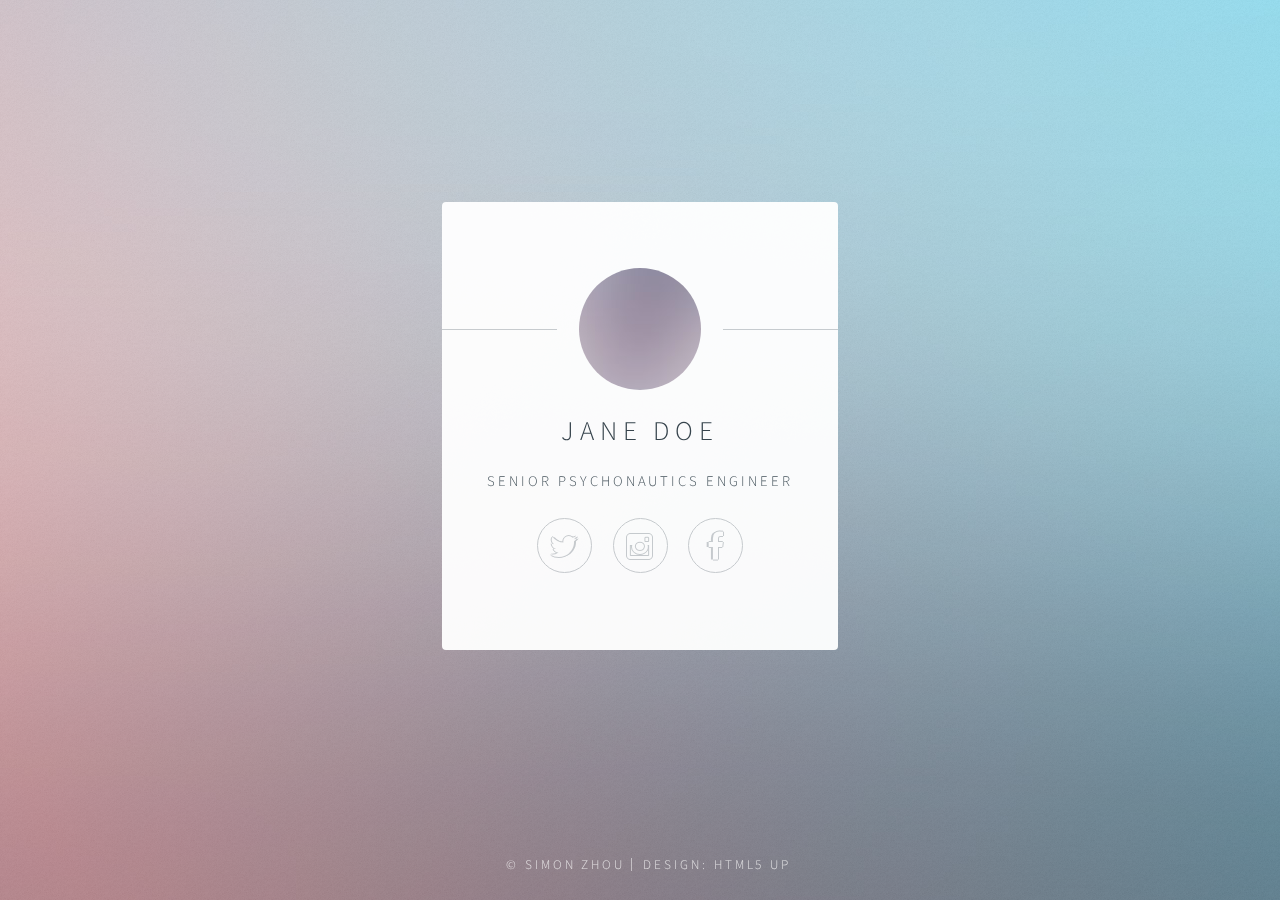
==== commit acb67c77: "Added Names to Website" ====
--- a/frontend/index.html
+++ b/frontend/index.html
@@ -6,7 +6,7 @@
 -->
 <html>
 	<head>
-		<title>Identity by HTML5 UP</title>
+		<title>Simon Zhou's Personal Website</title>
 		<meta charset="utf-8" />
 		<meta name="viewport" content="width=device-width, initial-scale=1" />
 		<!--[if lte IE 8]><script src="assets/js/html5shiv.js"></script><![endif]-->
@@ -76,7 +76,7 @@
 				<!-- Footer -->
 					<footer id="footer">
 						<ul class="copyright">
-							<li>&copy; Jane Doe</li><li>Design: <a href="http://html5up.net">HTML5 UP</a></li>
+							<li>&copy; Simon Zhou</li><li>Design: <a href="http://html5up.net">HTML5 UP</a></li>
 						</ul>
 					</footer>
 
@@ -92,4 +92,4 @@
 			</script>
 
 	</body>
-</html>+</html>
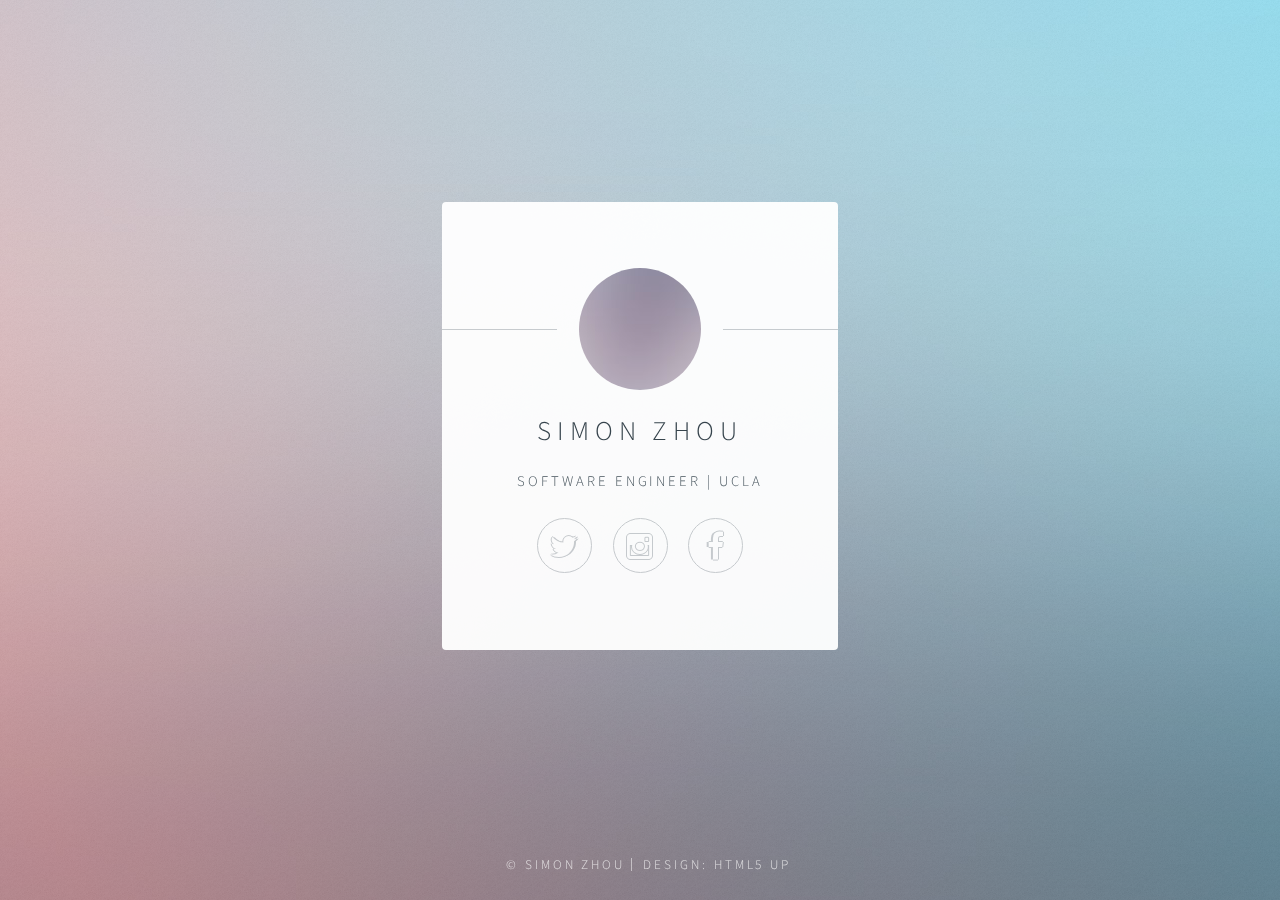
==== commit 67fcbb5e: "Added Name to Header" ====
--- a/frontend/index.html
+++ b/frontend/index.html
@@ -24,8 +24,8 @@
 					<section id="main">
 						<header>
 							<span class="avatar"><img src="images/avatar.jpg" alt="" /></span>
-							<h1>Jane Doe</h1>
-							<p>Senior Psychonautics Engineer</p>
+							<h1>Simon Zhou</h1>
+							<p>Software Engineer | UCLA</p>
 						</header>
 						<!--
 						<hr />
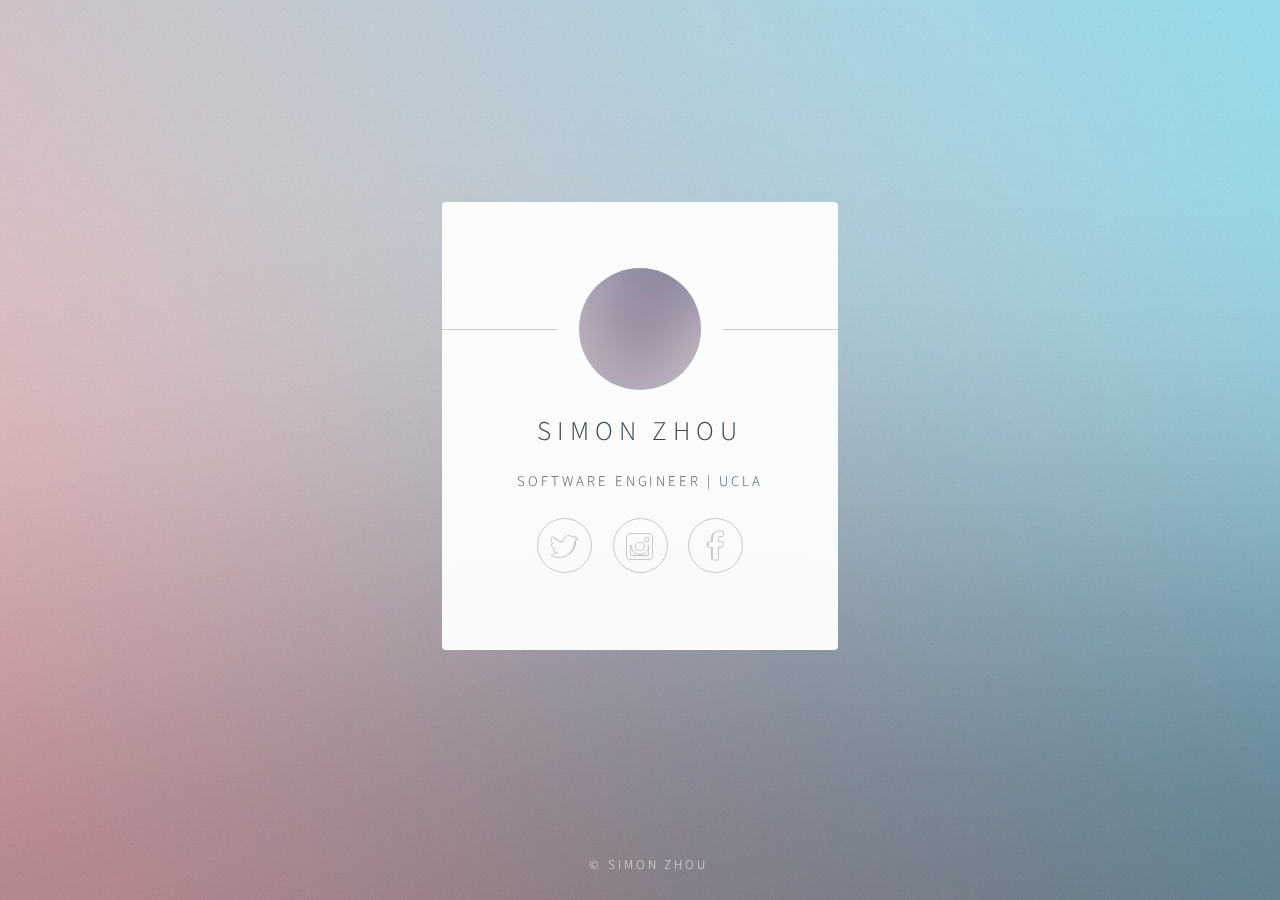
==== commit 6842bbcb: "Changed Copyright and Footer" ====
--- a/frontend/index.html
+++ b/frontend/index.html
@@ -76,7 +76,7 @@
 				<!-- Footer -->
 					<footer id="footer">
 						<ul class="copyright">
-							<li>&copy; Simon Zhou</li><li>Design: <a href="http://html5up.net">HTML5 UP</a></li>
+							<li> &copy; Simon Zhou</a></li>
 						</ul>
 					</footer>
 
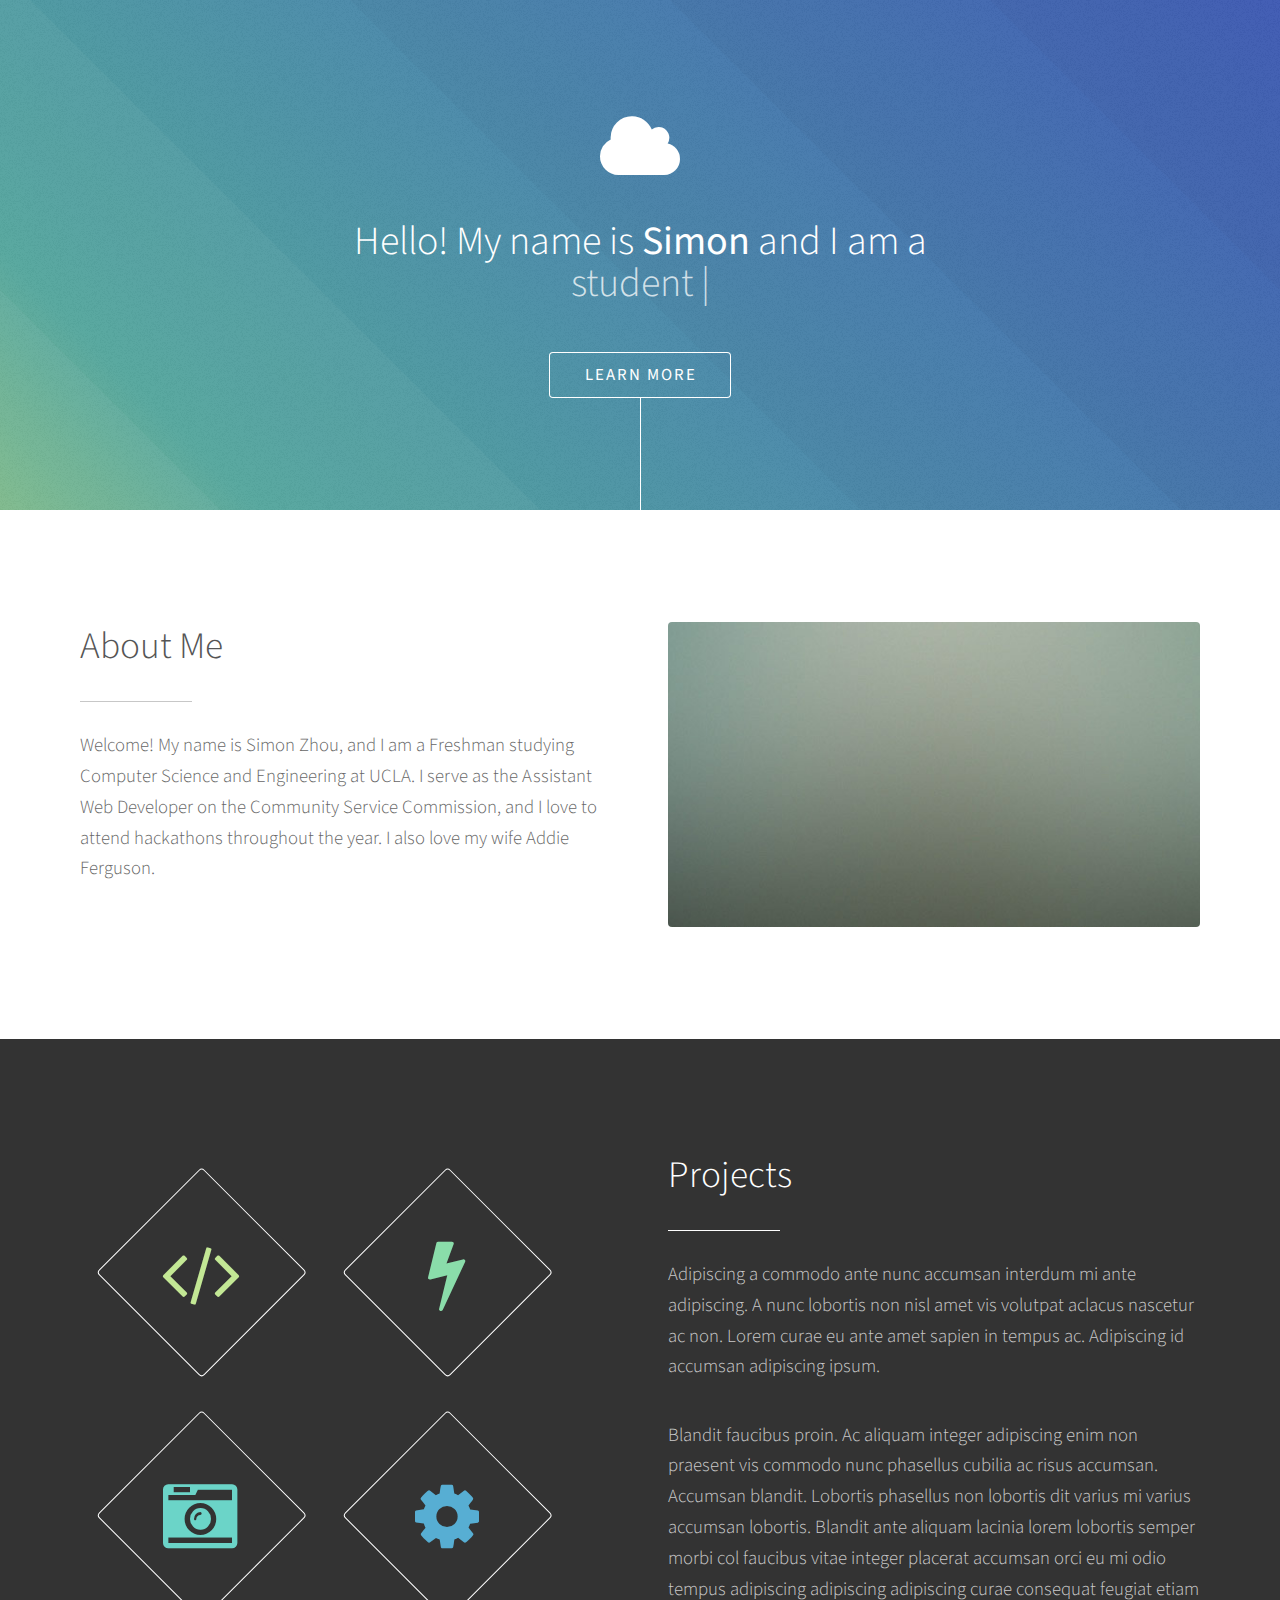
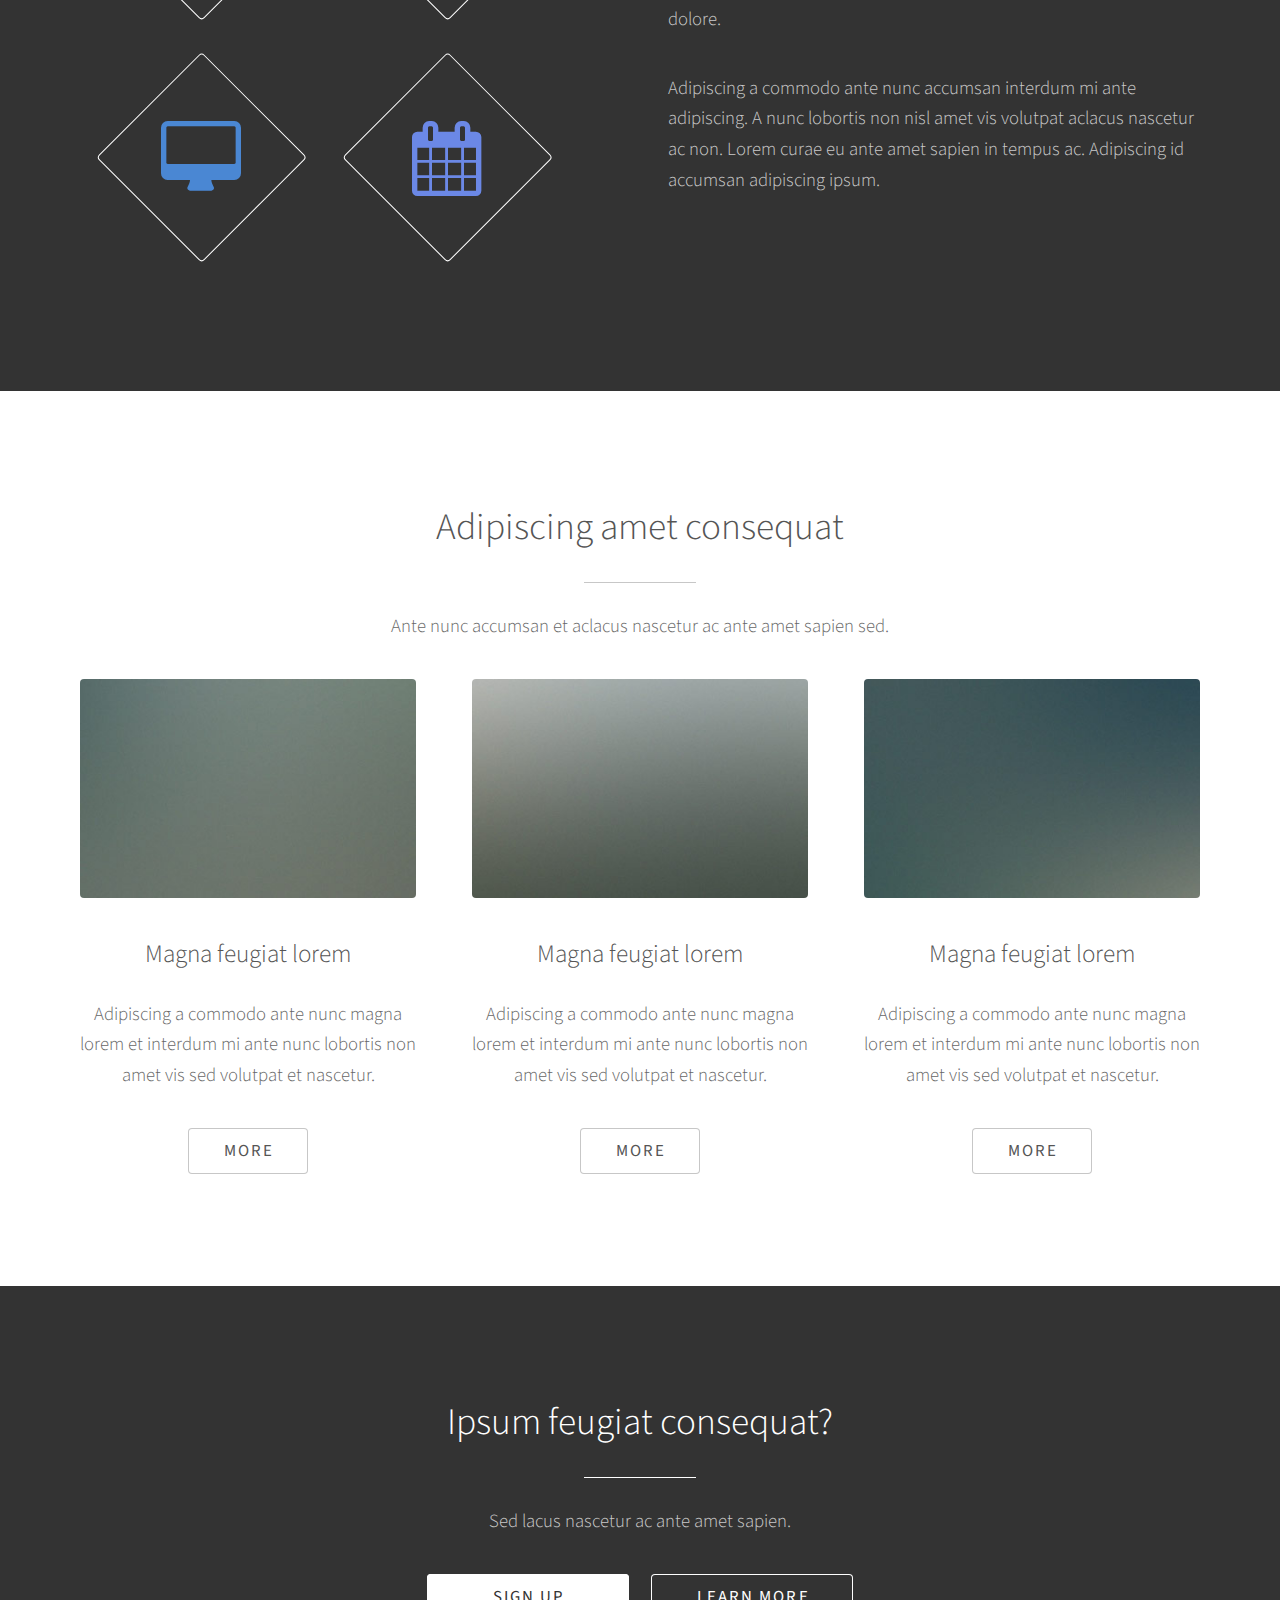
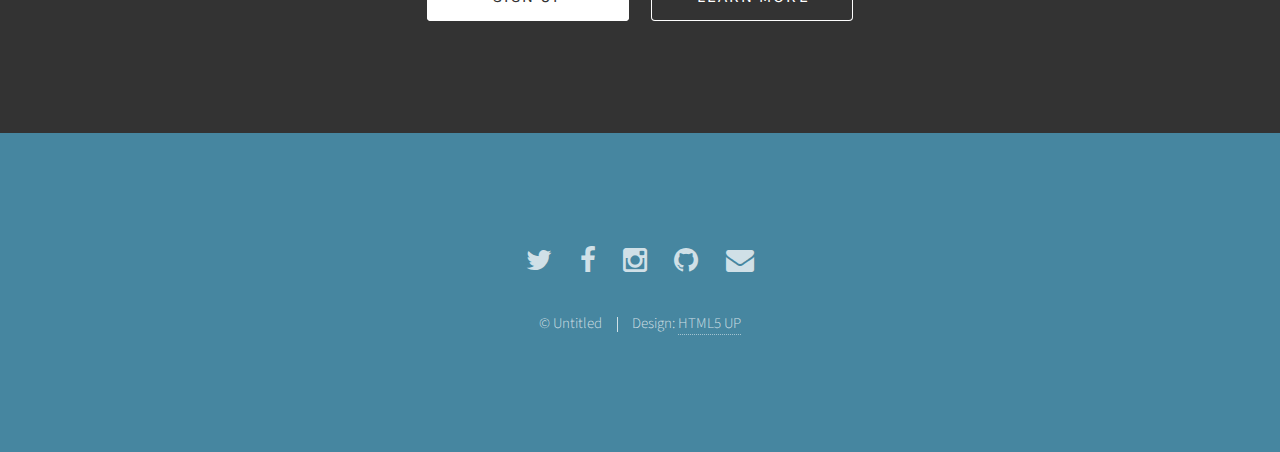
==== commit a1a29755: "Typed.js updates" ====
--- a/frontend/index.html
+++ b/frontend/index.html
@@ -1,95 +1,510 @@
 <!DOCTYPE HTML>
 <!--
-	Identity by HTML5 UP
+	Photon by HTML5 UP
 	html5up.net | @n33co
 	Free for personal and commercial use under the CCA 3.0 license (html5up.net/license)
 -->
 <html>
 	<head>
-		<title>Simon Zhou's Personal Website</title>
+		<title>Welcome to Simon Zhou's Website</title>
 		<meta charset="utf-8" />
 		<meta name="viewport" content="width=device-width, initial-scale=1" />
-		<!--[if lte IE 8]><script src="assets/js/html5shiv.js"></script><![endif]-->
+		<!--[if lte IE 8]><script src="assets/js/ie/html5shiv.js"></script><![endif]-->
 		<link rel="stylesheet" href="assets/css/main.css" />
+		<link rel="stylesheet" href="css/frontend.css" />
+		<script src="assets/js/jquery.min.js"></script>
+		<!--[if lte IE 8]><link rel="stylesheet" href="assets/css/ie8.css" /><![endif]-->
 		<!--[if lte IE 9]><link rel="stylesheet" href="assets/css/ie9.css" /><![endif]-->
-		<!--[if lte IE 8]><link rel="stylesheet" href="assets/css/ie8.css" /><![endif]-->
-		<noscript><link rel="stylesheet" href="assets/css/noscript.css" /></noscript>
 	</head>
-	<body class="is-loading">
-
-		<!-- Wrapper -->
-			<div id="wrapper">
-
-				<!-- Main -->
-					<section id="main">
+	<body>
+
+		<!-- Header -->
+			<section id="header">
+				<div class="inner">
+					<span class="icon major fa-cloud"></span>
+
+					<h1 class = "header">Hello! My name is <strong>Simon</strong> and I am a</h1>
+					<span class="element header"></span>
+					<script>
+					$(function(){
+						$(".element").typed({
+							strings: ["student at UCLA.", "hacker.", "web developer.", "mobile app developer.", "hiker."],
+							// Optionally use an HTML element to grab strings from (must wrap each string in a <p>)
+							stringsElement: null,
+							// typing speed
+							typeSpeed: 45,
+							// time before typing starts
+							startDelay: 0,
+							// backspacing speed
+							backSpeed: 45,
+							// time before backspacing
+							backDelay: 500,
+							// loop
+							loop: true,
+							// false = infinite
+							loopCount: false,
+							// show cursor
+							showCursor: true,
+							// character for cursor
+							cursorChar: "|",
+							// attribute to type (null == text)
+							attr: null,
+							// either html or text
+							contentType: 'html',
+							// call when done callback function
+							callback: function() {},
+							// starting callback function before each string
+							preStringTyped: function() {},
+							//callback for every typed string
+							onStringTyped: function() {},
+							// callback for reset
+							resetCallback: function() {}
+						});
+					});
+					</script>
+
+
+					<p></p>
+					<ul class="actions">
+						<li><a href="#one" class="button scrolly">Learn More</a></li>
+					</ul>
+				</div>
+			</section>
+
+		<!-- One -->
+			<section id="one" class="main style1">
+				<div class="container">
+					<div class="row 150%">
+						<div class="6u 12u$(medium)">
+							<header class="major">
+								<h2>About Me</h2>
+							</header>
+							<p>Welcome! My name is Simon Zhou, and I am a Freshman studying Computer Science and Engineering at UCLA. I serve as the Assistant Web Developer on the Community Service Commission, and I love to attend hackathons throughout the year. I also love my wife Addie Ferguson.</p>
+						</div>
+						<div class="6u$ 12u$(medium) important(medium)">
+							<span class="image fit"><img src="images/pic01.jpg" alt="" /></span>
+						</div>
+					</div>
+				</div>
+			</section>
+
+		<!-- Two -->
+			<section id="two" class="main style2">
+				<div class="container">
+					<div class="row 150%">
+						<div class="6u 12u$(medium)">
+							<ul class="major-icons">
+								<li><span class="icon style1 major fa-code"></span></li>
+								<li><span class="icon style2 major fa-bolt"></span></li>
+								<li><span class="icon style3 major fa-camera-retro"></span></li>
+								<li><span class="icon style4 major fa-cog"></span></li>
+								<li><span class="icon style5 major fa-desktop"></span></li>
+								<li><span class="icon style6 major fa-calendar"></span></li>
+							</ul>
+						</div>
+						<div class="6u$ 12u$(medium)">
+							<header class="major">
+								<h2>Projects</h2>
+							</header>
+							<p>Adipiscing a commodo ante nunc accumsan interdum mi ante adipiscing. A nunc lobortis non nisl amet vis volutpat aclacus nascetur ac non. Lorem curae eu ante amet sapien in tempus ac. Adipiscing id accumsan adipiscing ipsum.</p>
+							<p>Blandit faucibus proin. Ac aliquam integer adipiscing enim non praesent vis commodo nunc phasellus cubilia ac risus accumsan. Accumsan blandit. Lobortis phasellus non lobortis dit varius mi varius accumsan lobortis. Blandit ante aliquam lacinia lorem lobortis semper morbi col faucibus vitae integer placerat accumsan orci eu mi odio tempus adipiscing adipiscing adipiscing curae consequat feugiat etiam dolore.</p>
+							<p>Adipiscing a commodo ante nunc accumsan interdum mi ante adipiscing. A nunc lobortis non nisl amet vis volutpat aclacus nascetur ac non. Lorem curae eu ante amet sapien in tempus ac. Adipiscing id accumsan adipiscing ipsum.</p>
+						</div>
+					</div>
+				</div>
+			</section>
+
+		<!-- Three -->
+			<section id="three" class="main style1 special">
+				<div class="container">
+					<header class="major">
+						<h2>Adipiscing amet consequat</h2>
+					</header>
+					<p>Ante nunc accumsan et aclacus nascetur ac ante amet sapien sed.</p>
+					<div class="row 150%">
+						<div class="4u 12u$(medium)">
+							<span class="image fit"><img src="images/pic02.jpg" alt="" /></span>
+							<h3>Magna feugiat lorem</h3>
+							<p>Adipiscing a commodo ante nunc magna lorem et interdum mi ante nunc lobortis non amet vis sed volutpat et nascetur.</p>
+							<ul class="actions">
+								<li><a href="#" class="button">More</a></li>
+							</ul>
+						</div>
+						<div class="4u 12u$(medium)">
+							<span class="image fit"><img src="images/pic03.jpg" alt="" /></span>
+							<h3>Magna feugiat lorem</h3>
+							<p>Adipiscing a commodo ante nunc magna lorem et interdum mi ante nunc lobortis non amet vis sed volutpat et nascetur.</p>
+							<ul class="actions">
+								<li><a href="#" class="button">More</a></li>
+							</ul>
+						</div>
+						<div class="4u$ 12u$(medium)">
+							<span class="image fit"><img src="images/pic04.jpg" alt="" /></span>
+							<h3>Magna feugiat lorem</h3>
+							<p>Adipiscing a commodo ante nunc magna lorem et interdum mi ante nunc lobortis non amet vis sed volutpat et nascetur.</p>
+							<ul class="actions">
+								<li><a href="#" class="button">More</a></li>
+							</ul>
+						</div>
+					</div>
+				</div>
+			</section>
+
+		<!-- Four -->
+			<section id="four" class="main style2 special">
+				<div class="container">
+					<header class="major">
+						<h2>Ipsum feugiat consequat?</h2>
+					</header>
+					<p>Sed lacus nascetur ac ante amet sapien.</p>
+					<ul class="actions uniform">
+						<li><a href="#" class="button special">Sign Up</a></li>
+						<li><a href="#" class="button">Learn More</a></li>
+					</ul>
+				</div>
+			</section>
+
+		<!-- Five -->
+		<!--
+			<section id="five" class="main style1">
+				<div class="container">
+					<header class="major special">
+						<h2>Elements</h2>
+					</header>
+
+					<section>
+						<h4>Text</h4>
+						<p>This is <b>bold</b> and this is <strong>strong</strong>. This is <i>italic</i> and this is <em>emphasized</em>.
+						This is <sup>superscript</sup> text and this is <sub>subscript</sub> text.
+						This is <u>underlined</u> and this is code: <code>for (;;) { ... }</code>. Finally, <a href="#">this is a link</a>.</p>
+						<hr />
 						<header>
-							<span class="avatar"><img src="images/avatar.jpg" alt="" /></span>
-							<h1>Simon Zhou</h1>
-							<p>Software Engineer | UCLA</p>
+							<h4>Heading with a Subtitle</h4>
+							<p>Lorem ipsum dolor sit amet nullam id egestas urna aliquam</p>
 						</header>
-						<!--
+						<p>Nunc lacinia ante nunc ac lobortis. Interdum adipiscing gravida odio porttitor sem non mi integer non faucibus ornare mi ut ante amet placerat aliquet. Volutpat eu sed ante lacinia sapien lorem accumsan varius montes viverra nibh in adipiscing blandit tempus accumsan.</p>
+						<header>
+							<h5>Heading with a Subtitle</h5>
+							<p>Lorem ipsum dolor sit amet nullam id egestas urna aliquam</p>
+						</header>
+						<p>Nunc lacinia ante nunc ac lobortis. Interdum adipiscing gravida odio porttitor sem non mi integer non faucibus ornare mi ut ante amet placerat aliquet. Volutpat eu sed ante lacinia sapien lorem accumsan varius montes viverra nibh in adipiscing blandit tempus accumsan.</p>
 						<hr />
-						<h2>Extra Stuff!</h2>
+						<h2>Heading Level 2</h2>
+						<h3>Heading Level 3</h3>
+						<h4>Heading Level 4</h4>
+						<h5>Heading Level 5</h5>
+						<h6>Heading Level 6</h6>
+						<hr />
+						<h5>Blockquote</h5>
+						<blockquote>Fringilla nisl. Donec accumsan interdum nisi, quis tincidunt felis sagittis eget tempus euismod. Vestibulum ante ipsum primis in faucibus vestibulum. Blandit adipiscing eu felis iaculis volutpat ac adipiscing accumsan faucibus. Vestibulum ante ipsum primis in faucibus lorem ipsum dolor sit amet nullam adipiscing eu felis.</blockquote>
+						<h5>Preformatted</h5>
+						<pre><code>i = 0;
+
+while (!deck.isInOrder()) {
+print 'Iteration ' + i;
+deck.shuffle();
+i++;
+}
+
+print 'It took ' + i + ' iterations to sort the deck.';</code></pre>
+					</section>
+
+					<section>
+						<h4>Lists</h4>
+						<div class="row">
+							<div class="6u 12u$(medium)">
+								<h5>Unordered</h5>
+								<ul>
+									<li>Dolor pulvinar etiam.</li>
+									<li>Sagittis adipiscing.</li>
+									<li>Felis enim feugiat.</li>
+								</ul>
+								<h5>Alternate</h5>
+								<ul class="alt">
+									<li>Dolor pulvinar etiam.</li>
+									<li>Sagittis adipiscing.</li>
+									<li>Felis enim feugiat.</li>
+								</ul>
+							</div>
+							<div class="6u$ 12u$(medium)">
+								<h5>Ordered</h5>
+								<ol>
+									<li>Dolor pulvinar etiam.</li>
+									<li>Etiam vel felis viverra.</li>
+									<li>Felis enim feugiat.</li>
+									<li>Dolor pulvinar etiam.</li>
+									<li>Etiam vel felis lorem.</li>
+									<li>Felis enim et feugiat.</li>
+								</ol>
+								<h5>Icons</h5>
+								<ul class="icons">
+									<li><a href="#" class="icon fa-twitter"><span class="label">Twitter</span></a></li>
+									<li><a href="#" class="icon fa-facebook"><span class="label">Facebook</span></a></li>
+									<li><a href="#" class="icon fa-instagram"><span class="label">Instagram</span></a></li>
+									<li><a href="#" class="icon fa-github"><span class="label">Github</span></a></li>
+								</ul>
+							</div>
+						</div>
+						<h5>Actions</h5>
+						<div class="row">
+							<div class="6u 12u$(medium)">
+								<ul class="actions">
+									<li><a href="#" class="button special">Default</a></li>
+									<li><a href="#" class="button">Default</a></li>
+								</ul>
+								<ul class="actions small">
+									<li><a href="#" class="button special small">Small</a></li>
+									<li><a href="#" class="button small">Small</a></li>
+								</ul>
+								<ul class="actions vertical">
+									<li><a href="#" class="button special">Default</a></li>
+									<li><a href="#" class="button">Default</a></li>
+								</ul>
+								<ul class="actions vertical small">
+									<li><a href="#" class="button special small">Small</a></li>
+									<li><a href="#" class="button small">Small</a></li>
+								</ul>
+							</div>
+							<div class="6u 12u$(medium)">
+								<ul class="actions vertical">
+									<li><a href="#" class="button special fit">Default</a></li>
+									<li><a href="#" class="button fit">Default</a></li>
+								</ul>
+								<ul class="actions vertical small">
+									<li><a href="#" class="button special small fit">Small</a></li>
+									<li><a href="#" class="button small fit">Small</a></li>
+								</ul>
+							</div>
+						</div>
+					</section>
+
+					<section>
+						<h4>Table</h4>
+						<h5>Default</h5>
+						<div class="table-wrapper">
+							<table>
+								<thead>
+									<tr>
+										<th>Name</th>
+										<th>Description</th>
+										<th>Price</th>
+									</tr>
+								</thead>
+								<tbody>
+									<tr>
+										<td>Item One</td>
+										<td>Ante turpis integer aliquet porttitor.</td>
+										<td>29.99</td>
+									</tr>
+									<tr>
+										<td>Item Two</td>
+										<td>Vis ac commodo adipiscing arcu aliquet.</td>
+										<td>19.99</td>
+									</tr>
+									<tr>
+										<td>Item Three</td>
+										<td> Morbi faucibus arcu accumsan lorem.</td>
+										<td>29.99</td>
+									</tr>
+									<tr>
+										<td>Item Four</td>
+										<td>Vitae integer tempus condimentum.</td>
+										<td>19.99</td>
+									</tr>
+									<tr>
+										<td>Item Five</td>
+										<td>Ante turpis integer aliquet porttitor.</td>
+										<td>29.99</td>
+									</tr>
+								</tbody>
+								<tfoot>
+									<tr>
+										<td colspan="2"></td>
+										<td>100.00</td>
+									</tr>
+								</tfoot>
+							</table>
+						</div>
+
+						<h5>Alternate</h5>
+						<div class="table-wrapper">
+							<table class="alt">
+								<thead>
+									<tr>
+										<th>Name</th>
+										<th>Description</th>
+										<th>Price</th>
+									</tr>
+								</thead>
+								<tbody>
+									<tr>
+										<td>Item One</td>
+										<td>Ante turpis integer aliquet porttitor.</td>
+										<td>29.99</td>
+									</tr>
+									<tr>
+										<td>Item Two</td>
+										<td>Vis ac commodo adipiscing arcu aliquet.</td>
+										<td>19.99</td>
+									</tr>
+									<tr>
+										<td>Item Three</td>
+										<td> Morbi faucibus arcu accumsan lorem.</td>
+										<td>29.99</td>
+									</tr>
+									<tr>
+										<td>Item Four</td>
+										<td>Vitae integer tempus condimentum.</td>
+										<td>19.99</td>
+									</tr>
+									<tr>
+										<td>Item Five</td>
+										<td>Ante turpis integer aliquet porttitor.</td>
+										<td>29.99</td>
+									</tr>
+								</tbody>
+								<tfoot>
+									<tr>
+										<td colspan="2"></td>
+										<td>100.00</td>
+									</tr>
+								</tfoot>
+							</table>
+						</div>
+					</section>
+
+					<section>
+						<h4>Buttons</h4>
+						<ul class="actions">
+							<li><a href="#" class="button special">Special</a></li>
+							<li><a href="#" class="button">Default</a></li>
+						</ul>
+						<ul class="actions">
+							<li><a href="#" class="button big">Big</a></li>
+							<li><a href="#" class="button">Default</a></li>
+							<li><a href="#" class="button small">Small</a></li>
+						</ul>
+						<ul class="actions fit">
+							<li><a href="#" class="button fit">Fit</a></li>
+							<li><a href="#" class="button special fit">Fit</a></li>
+							<li><a href="#" class="button fit">Fit</a></li>
+						</ul>
+						<ul class="actions fit small">
+							<li><a href="#" class="button special fit small">Fit + Small</a></li>
+							<li><a href="#" class="button fit small">Fit + Small</a></li>
+							<li><a href="#" class="button special fit small">Fit + Small</a></li>
+						</ul>
+						<ul class="actions">
+							<li><a href="#" class="button special icon fa-download">Icon</a></li>
+							<li><a href="#" class="button icon fa-download">Icon</a></li>
+						</ul>
+						<ul class="actions">
+							<li><span class="button special disabled">Disabled</span></li>
+							<li><span class="button disabled">Disabled</span></li>
+						</ul>
+					</section>
+
+					<section>
+						<h4>Form</h4>
 						<form method="post" action="#">
-							<div class="field">
-								<input type="text" name="name" id="name" placeholder="Name" />
+							<div class="row uniform 50%">
+								<div class="6u 12u$(xsmall)">
+									<input type="text" name="demo-name" id="demo-name" value="" placeholder="Name" />
+								</div>
+								<div class="6u$ 12u$(xsmall)">
+									<input type="email" name="demo-email" id="demo-email" value="" placeholder="Email" />
+								</div>
+								<div class="12u$">
+									<div class="select-wrapper">
+										<select name="demo-category" id="demo-category">
+											<option value="">- Category -</option>
+											<option value="1">Manufacturing</option>
+											<option value="1">Shipping</option>
+											<option value="1">Administration</option>
+											<option value="1">Human Resources</option>
+										</select>
+									</div>
+								</div>
+								<div class="4u 12u$(small)">
+									<input type="radio" id="demo-priority-low" name="demo-priority" checked>
+									<label for="demo-priority-low">Low</label>
+								</div>
+								<div class="4u 12u$(small)">
+									<input type="radio" id="demo-priority-normal" name="demo-priority">
+									<label for="demo-priority-normal">Normal</label>
+								</div>
+								<div class="4u$ 12u$(small)">
+									<input type="radio" id="demo-priority-high" name="demo-priority">
+									<label for="demo-priority-high">High</label>
+								</div>
+								<div class="6u 12u$(small)">
+									<input type="checkbox" id="demo-copy" name="demo-copy">
+									<label for="demo-copy">Email me a copy</label>
+								</div>
+								<div class="6u$ 12u$(small)">
+									<input type="checkbox" id="demo-human" name="demo-human" checked>
+									<label for="demo-human">Not a robot</label>
+								</div>
+								<div class="12u$">
+									<textarea name="demo-message" id="demo-message" placeholder="Enter your message" rows="6"></textarea>
+								</div>
+								<div class="12u$">
+									<ul class="actions">
+										<li><input type="submit" value="Send Message" class="special" /></li>
+										<li><input type="reset" value="Reset" /></li>
+									</ul>
+								</div>
 							</div>
-							<div class="field">
-								<input type="email" name="email" id="email" placeholder="Email" />
+						</form>
+					</section>
+
+					<section>
+						<h4>Image</h4>
+						<h5>Fit</h5>
+						<div class="box alt">
+							<div class="row uniform 50%">
+								<div class="12u"><span class="image fit"><img src="images/pic06.jpg" alt="" /></span></div>
+								<div class="4u"><span class="image fit"><img src="images/pic02.jpg" alt="" /></span></div>
+								<div class="4u"><span class="image fit"><img src="images/pic03.jpg" alt="" /></span></div>
+								<div class="4u"><span class="image fit"><img src="images/pic04.jpg" alt="" /></span></div>
+								<div class="4u"><span class="image fit"><img src="images/pic03.jpg" alt="" /></span></div>
+								<div class="4u"><span class="image fit"><img src="images/pic04.jpg" alt="" /></span></div>
+								<div class="4u"><span class="image fit"><img src="images/pic02.jpg" alt="" /></span></div>
+								<div class="4u"><span class="image fit"><img src="images/pic04.jpg" alt="" /></span></div>
+								<div class="4u"><span class="image fit"><img src="images/pic02.jpg" alt="" /></span></div>
+								<div class="4u"><span class="image fit"><img src="images/pic03.jpg" alt="" /></span></div>
 							</div>
-							<div class="field">
-								<div class="select-wrapper">
-									<select name="department" id="department">
-										<option value="">Department</option>
-										<option value="sales">Sales</option>
-										<option value="tech">Tech Support</option>
-										<option value="null">/dev/null</option>
-									</select>
-								</div>
-							</div>
-							<div class="field">
-								<textarea name="message" id="message" placeholder="Message" rows="4"></textarea>
-							</div>
-							<div class="field">
-								<input type="checkbox" id="human" name="human" /><label for="human">I'm a human</label>
-							</div>
-							<div class="field">
-								<label>But are you a robot?</label>
-								<input type="radio" id="robot_yes" name="robot" /><label for="robot_yes">Yes</label>
-								<input type="radio" id="robot_no" name="robot" /><label for="robot_no">No</label>
-							</div>
-							<ul class="actions">
-								<li><a href="#" class="button">Get Started</a></li>
-							</ul>
-						</form>
-						<hr />
-						-->
-						<footer>
-							<ul class="icons">
-								<li><a href="#" class="fa-twitter">Twitter</a></li>
-								<li><a href="#" class="fa-instagram">Instagram</a></li>
-								<li><a href="#" class="fa-facebook">Facebook</a></li>
-							</ul>
-						</footer>
+						</div>
+						<h5>Left &amp; Right</h5>
+						<p><span class="image left"><img src="images/pic05.jpg" alt="" /></span>Fringilla nisl. Donec accumsan interdum nisi, quis tincidunt felis sagittis eget. tempus euismod. Vestibulum ante ipsum primis in faucibus vestibulum. Blandit adipiscing eu felis iaculis volutpat ac adipiscing accumsan eu faucibus. Integer ac pellentesque praesent tincidunt felis sagittis eget. tempus euismod. Vestibulum ante ipsum primis in faucibus vestibulum. Blandit adipiscing eu felis iaculis volutpat ac adipiscing accumsan eu faucibus. Integer ac pellentesque praesent. Donec accumsan interdum nisi, quis tincidunt felis sagittis eget. tempus euismod. Vestibulum ante ipsum primis in faucibus vestibulum. Blandit adipiscing eu felis iaculis volutpat ac adipiscing accumsan eu faucibus. Integer ac pellentesque praesent tincidunt felis sagittis eget. tempus euismod. Vestibulum ante ipsum primis in faucibus vestibulum. Blandit adipiscing eu felis iaculis volutpat ac adipiscing accumsan eu faucibus. Integer ac pellentesque praesent. Blandit adipiscing eu felis iaculis volutpat ac adipiscing accumsan eu faucibus. Integer ac pellentesque praesent tincidunt felis sagittis eget. tempus euismod. Vestibulum ante ipsum primis in faucibus vestibulum. Blandit adipiscing eu felis iaculis volutpat ac adipiscing accumsan eu faucibus. Integer ac pellentesque praesent.</p>
+						<p><span class="image right"><img src="images/pic05.jpg" alt="" /></span>Fringilla nisl. Donec accumsan interdum nisi, quis tincidunt felis sagittis eget. tempus euismod. Vestibulum ante ipsum primis in faucibus vestibulum. Blandit adipiscing eu felis iaculis volutpat ac adipiscing accumsan eu faucibus. Integer ac pellentesque praesent tincidunt felis sagittis eget. tempus euismod. Vestibulum ante ipsum primis in faucibus vestibulum. Blandit adipiscing eu felis iaculis volutpat ac adipiscing accumsan eu faucibus. Integer ac pellentesque praesent. Donec accumsan interdum nisi, quis tincidunt felis sagittis eget. tempus euismod. Vestibulum ante ipsum primis in faucibus vestibulum. Blandit adipiscing eu felis iaculis volutpat ac adipiscing accumsan eu faucibus. Integer ac pellentesque praesent tincidunt felis sagittis eget. tempus euismod. Vestibulum ante ipsum primis in faucibus vestibulum. Blandit adipiscing eu felis iaculis volutpat ac adipiscing accumsan eu faucibus. Integer ac pellentesque praesent. Blandit adipiscing eu felis iaculis volutpat ac adipiscing accumsan eu faucibus. Integer ac pellentesque praesent tincidunt felis sagittis eget. tempus euismod. Vestibulum ante ipsum primis in faucibus vestibulum. Blandit adipiscing eu felis iaculis volutpat ac adipiscing accumsan eu faucibus. Integer ac pellentesque praesent.</p>
 					</section>
 
-				<!-- Footer -->
-					<footer id="footer">
-						<ul class="copyright">
-							<li> &copy; Simon Zhou</a></li>
-						</ul>
-					</footer>
-
-			</div>
+				</div>
+			</section>
+		-->
+
+		<!-- Footer -->
+			<section id="footer">
+				<ul class="icons">
+					<li><a target="_blank" href="http://twitter.com/simonzhow" class="icon alt fa-twitter"><span class="label">Twitter</span></a></li>
+					<li><a href="#" class="icon alt fa-facebook"><span class="label">Facebook</span></a></li>
+					<li><a href="#" class="icon alt fa-instagram"><span class="label">Instagram</span></a></li>
+					<li><a href="#" class="icon alt fa-github"><span class="label">GitHub</span></a></li>
+					<li><a href="#" class="icon alt fa-envelope"><span class="label">Email</span></a></li>
+				</ul>
+				<ul class="copyright">
+					<li>&copy; Untitled</li><li>Design: <a href="http://html5up.net">HTML5 UP</a></li>
+				</ul>
+			</section>
 
 		<!-- Scripts -->
-			<!--[if lte IE 8]><script src="assets/js/respond.min.js"></script><![endif]-->
-			<script>
-				if ('addEventListener' in window) {
-					window.addEventListener('load', function() { document.body.className = document.body.className.replace(/\bis-loading\b/, ''); });
-					document.body.className += (navigator.userAgent.match(/(MSIE|rv:11\.0)/) ? ' is-ie' : '');
-				}
-			</script>
+			<script src="assets/js/jquery.scrolly.min.js"></script>
+			<script src="assets/js/skel.min.js"></script>
+			<script src="assets/js/util.js"></script>
+			<!--[if lte IE 8]><script src="assets/js/ie/respond.min.js"></script><![endif]-->
+			<script src="assets/js/main.js"></script>
+			<script src="javascript/typed.min.js"></script>
 
 	</body>
 </html>
--- a/frontend/assets/css/main.css
+++ b/frontend/assets/css/main.css
@@ -1,9 +1,8 @@
-@charset "UTF-8";
-@import url(font-awesome.min.css);
-@import url("http://fonts.googleapis.com/css?family=Source+Sans+Pro:300");
+@import url("font-awesome.min.css");
+@import url("http://fonts.googleapis.com/css?family=Source+Sans+Pro:300,300italic,400,400italic");
 
 /*
-	Identity by HTML5 UP
+	Photon by HTML5 UP
 	html5up.net | @n33co
 	Free for personal and commercial use under the CCA 3.0 license (html5up.net/license)
 */
@@ -57,123 +56,1782 @@
 		box-sizing: border-box;
 	}
 
+/* Containers */
+
+	.container {
+		margin-left: auto;
+		margin-right: auto;
+	}
+
+	.container.\31 25\25 {
+		width: 100%;
+		max-width: 75em;
+		min-width: 60em;
+	}
+
+	.container.\37 5\25 {
+		width: 45em;
+	}
+
+	.container.\35 0\25 {
+		width: 30em;
+	}
+
+	.container.\32 5\25 {
+		width: 15em;
+	}
+
+	.container {
+		width: 60em;
+	}
+
+	@media screen and (max-width: 1680px) {
+
+		.container.\31 25\25 {
+			width: 100%;
+			max-width: 75em;
+			min-width: 60em;
+		}
+
+		.container.\37 5\25 {
+			width: 45em;
+		}
+
+		.container.\35 0\25 {
+			width: 30em;
+		}
+
+		.container.\32 5\25 {
+			width: 15em;
+		}
+
+		.container {
+			width: 60em;
+		}
+
+	}
+
+	@media screen and (max-width: 1140px) {
+
+		.container.\31 25\25 {
+			width: 100%;
+			max-width: 112.5%;
+			min-width: 90%;
+		}
+
+		.container.\37 5\25 {
+			width: 67.5%;
+		}
+
+		.container.\35 0\25 {
+			width: 45%;
+		}
+
+		.container.\32 5\25 {
+			width: 22.5%;
+		}
+
+		.container {
+			width: 90%;
+		}
+
+	}
+
+	@media screen and (max-width: 980px) {
+
+		.container.\31 25\25 {
+			width: 100%;
+			max-width: 125%;
+			min-width: 100%;
+		}
+
+		.container.\37 5\25 {
+			width: 75%;
+		}
+
+		.container.\35 0\25 {
+			width: 50%;
+		}
+
+		.container.\32 5\25 {
+			width: 25%;
+		}
+
+		.container {
+			width: 100% !important;
+		}
+
+	}
+
+	@media screen and (max-width: 736px) {
+
+		.container.\31 25\25 {
+			width: 100%;
+			max-width: 125%;
+			min-width: 100%;
+		}
+
+		.container.\37 5\25 {
+			width: 75%;
+		}
+
+		.container.\35 0\25 {
+			width: 50%;
+		}
+
+		.container.\32 5\25 {
+			width: 25%;
+		}
+
+		.container {
+			width: 100% !important;
+		}
+
+	}
+
+	@media screen and (max-width: 480px) {
+
+		.container.\31 25\25 {
+			width: 100%;
+			max-width: 125%;
+			min-width: 100%;
+		}
+
+		.container.\37 5\25 {
+			width: 75%;
+		}
+
+		.container.\35 0\25 {
+			width: 50%;
+		}
+
+		.container.\32 5\25 {
+			width: 25%;
+		}
+
+		.container {
+			width: 100% !important;
+		}
+
+	}
+
+	@media screen and (max-width: 320px) {
+
+		.container.\31 25\25 {
+			width: 100%;
+			max-width: 125%;
+			min-width: 100%;
+		}
+
+		.container.\37 5\25 {
+			width: 75%;
+		}
+
+		.container.\35 0\25 {
+			width: 50%;
+		}
+
+		.container.\32 5\25 {
+			width: 25%;
+		}
+
+		.container {
+			width: 100% !important;
+		}
+
+	}
+
+/* Grid */
+
+	.row {
+		border-bottom: solid 1px transparent;
+		-moz-box-sizing: border-box;
+		-webkit-box-sizing: border-box;
+		box-sizing: border-box;
+	}
+
+	.row > * {
+		float: left;
+		-moz-box-sizing: border-box;
+		-webkit-box-sizing: border-box;
+		box-sizing: border-box;
+	}
+
+	.row:after, .row:before {
+		content: '';
+		display: block;
+		clear: both;
+		height: 0;
+	}
+
+	.row.uniform > * > :first-child {
+		margin-top: 0;
+	}
+
+	.row.uniform > * > :last-child {
+		margin-bottom: 0;
+	}
+
+	.row.\30 \25 > * {
+		padding: 0 0 0 0em;
+	}
+
+	.row.\30 \25 {
+		margin: 0 0 -1px 0em;
+	}
+
+	.row.uniform.\30 \25 > * {
+		padding: 0em 0 0 0em;
+	}
+
+	.row.uniform.\30 \25 {
+		margin: 0em 0 -1px 0em;
+	}
+
+	.row > * {
+		padding: 0 0 0 2em;
+	}
+
+	.row {
+		margin: 0 0 -1px -2em;
+	}
+
+	.row.uniform > * {
+		padding: 2em 0 0 2em;
+	}
+
+	.row.uniform {
+		margin: -2em 0 -1px -2em;
+	}
+
+	.row.\32 00\25 > * {
+		padding: 0 0 0 4em;
+	}
+
+	.row.\32 00\25 {
+		margin: 0 0 -1px -4em;
+	}
+
+	.row.uniform.\32 00\25 > * {
+		padding: 4em 0 0 4em;
+	}
+
+	.row.uniform.\32 00\25 {
+		margin: -4em 0 -1px -4em;
+	}
+
+	.row.\31 50\25 > * {
+		padding: 0 0 0 3em;
+	}
+
+	.row.\31 50\25 {
+		margin: 0 0 -1px -3em;
+	}
+
+	.row.uniform.\31 50\25 > * {
+		padding: 3em 0 0 3em;
+	}
+
+	.row.uniform.\31 50\25 {
+		margin: -3em 0 -1px -3em;
+	}
+
+	.row.\35 0\25 > * {
+		padding: 0 0 0 1em;
+	}
+
+	.row.\35 0\25 {
+		margin: 0 0 -1px -1em;
+	}
+
+	.row.uniform.\35 0\25 > * {
+		padding: 1em 0 0 1em;
+	}
+
+	.row.uniform.\35 0\25 {
+		margin: -1em 0 -1px -1em;
+	}
+
+	.row.\32 5\25 > * {
+		padding: 0 0 0 0.5em;
+	}
+
+	.row.\32 5\25 {
+		margin: 0 0 -1px -0.5em;
+	}
+
+	.row.uniform.\32 5\25 > * {
+		padding: 0.5em 0 0 0.5em;
+	}
+
+	.row.uniform.\32 5\25 {
+		margin: -0.5em 0 -1px -0.5em;
+	}
+
+	.\31 2u, .\31 2u\24 {
+		width: 100%;
+		clear: none;
+		margin-left: 0;
+	}
+
+	.\31 1u, .\31 1u\24 {
+		width: 91.6666666667%;
+		clear: none;
+		margin-left: 0;
+	}
+
+	.\31 0u, .\31 0u\24 {
+		width: 83.3333333333%;
+		clear: none;
+		margin-left: 0;
+	}
+
+	.\39 u, .\39 u\24 {
+		width: 75%;
+		clear: none;
+		margin-left: 0;
+	}
+
+	.\38 u, .\38 u\24 {
+		width: 66.6666666667%;
+		clear: none;
+		margin-left: 0;
+	}
+
+	.\37 u, .\37 u\24 {
+		width: 58.3333333333%;
+		clear: none;
+		margin-left: 0;
+	}
+
+	.\36 u, .\36 u\24 {
+		width: 50%;
+		clear: none;
+		margin-left: 0;
+	}
+
+	.\35 u, .\35 u\24 {
+		width: 41.6666666667%;
+		clear: none;
+		margin-left: 0;
+	}
+
+	.\34 u, .\34 u\24 {
+		width: 33.3333333333%;
+		clear: none;
+		margin-left: 0;
+	}
+
+	.\33 u, .\33 u\24 {
+		width: 25%;
+		clear: none;
+		margin-left: 0;
+	}
+
+	.\32 u, .\32 u\24 {
+		width: 16.6666666667%;
+		clear: none;
+		margin-left: 0;
+	}
+
+	.\31 u, .\31 u\24 {
+		width: 8.3333333333%;
+		clear: none;
+		margin-left: 0;
+	}
+
+	.\31 2u\24 + *,
+	.\31 1u\24 + *,
+	.\31 0u\24 + *,
+	.\39 u\24 + *,
+	.\38 u\24 + *,
+	.\37 u\24 + *,
+	.\36 u\24 + *,
+	.\35 u\24 + *,
+	.\34 u\24 + *,
+	.\33 u\24 + *,
+	.\32 u\24 + *,
+	.\31 u\24 + * {
+		clear: left;
+	}
+
+	.\-11u {
+		margin-left: 91.66667%;
+	}
+
+	.\-10u {
+		margin-left: 83.33333%;
+	}
+
+	.\-9u {
+		margin-left: 75%;
+	}
+
+	.\-8u {
+		margin-left: 66.66667%;
+	}
+
+	.\-7u {
+		margin-left: 58.33333%;
+	}
+
+	.\-6u {
+		margin-left: 50%;
+	}
+
+	.\-5u {
+		margin-left: 41.66667%;
+	}
+
+	.\-4u {
+		margin-left: 33.33333%;
+	}
+
+	.\-3u {
+		margin-left: 25%;
+	}
+
+	.\-2u {
+		margin-left: 16.66667%;
+	}
+
+	.\-1u {
+		margin-left: 8.33333%;
+	}
+
+	@media screen and (max-width: 1680px) {
+
+		.row > * {
+			padding: 0 0 0 2em;
+		}
+
+		.row {
+			margin: 0 0 -1px -2em;
+		}
+
+		.row.uniform > * {
+			padding: 2em 0 0 2em;
+		}
+
+		.row.uniform {
+			margin: -2em 0 -1px -2em;
+		}
+
+		.row.\32 00\25 > * {
+			padding: 0 0 0 4em;
+		}
+
+		.row.\32 00\25 {
+			margin: 0 0 -1px -4em;
+		}
+
+		.row.uniform.\32 00\25 > * {
+			padding: 4em 0 0 4em;
+		}
+
+		.row.uniform.\32 00\25 {
+			margin: -4em 0 -1px -4em;
+		}
+
+		.row.\31 50\25 > * {
+			padding: 0 0 0 3em;
+		}
+
+		.row.\31 50\25 {
+			margin: 0 0 -1px -3em;
+		}
+
+		.row.uniform.\31 50\25 > * {
+			padding: 3em 0 0 3em;
+		}
+
+		.row.uniform.\31 50\25 {
+			margin: -3em 0 -1px -3em;
+		}
+
+		.row.\35 0\25 > * {
+			padding: 0 0 0 1em;
+		}
+
+		.row.\35 0\25 {
+			margin: 0 0 -1px -1em;
+		}
+
+		.row.uniform.\35 0\25 > * {
+			padding: 1em 0 0 1em;
+		}
+
+		.row.uniform.\35 0\25 {
+			margin: -1em 0 -1px -1em;
+		}
+
+		.row.\32 5\25 > * {
+			padding: 0 0 0 0.5em;
+		}
+
+		.row.\32 5\25 {
+			margin: 0 0 -1px -0.5em;
+		}
+
+		.row.uniform.\32 5\25 > * {
+			padding: 0.5em 0 0 0.5em;
+		}
+
+		.row.uniform.\32 5\25 {
+			margin: -0.5em 0 -1px -0.5em;
+		}
+
+		.\31 2u\28xlarge\29, .\31 2u\24\28xlarge\29 {
+			width: 100%;
+			clear: none;
+			margin-left: 0;
+		}
+
+		.\31 1u\28xlarge\29, .\31 1u\24\28xlarge\29 {
+			width: 91.6666666667%;
+			clear: none;
+			margin-left: 0;
+		}
+
+		.\31 0u\28xlarge\29, .\31 0u\24\28xlarge\29 {
+			width: 83.3333333333%;
+			clear: none;
+			margin-left: 0;
+		}
+
+		.\39 u\28xlarge\29, .\39 u\24\28xlarge\29 {
+			width: 75%;
+			clear: none;
+			margin-left: 0;
+		}
+
+		.\38 u\28xlarge\29, .\38 u\24\28xlarge\29 {
+			width: 66.6666666667%;
+			clear: none;
+			margin-left: 0;
+		}
+
+		.\37 u\28xlarge\29, .\37 u\24\28xlarge\29 {
+			width: 58.3333333333%;
+			clear: none;
+			margin-left: 0;
+		}
+
+		.\36 u\28xlarge\29, .\36 u\24\28xlarge\29 {
+			width: 50%;
+			clear: none;
+			margin-left: 0;
+		}
+
+		.\35 u\28xlarge\29, .\35 u\24\28xlarge\29 {
+			width: 41.6666666667%;
+			clear: none;
+			margin-left: 0;
+		}
+
+		.\34 u\28xlarge\29, .\34 u\24\28xlarge\29 {
+			width: 33.3333333333%;
+			clear: none;
+			margin-left: 0;
+		}
+
+		.\33 u\28xlarge\29, .\33 u\24\28xlarge\29 {
+			width: 25%;
+			clear: none;
+			margin-left: 0;
+		}
+
+		.\32 u\28xlarge\29, .\32 u\24\28xlarge\29 {
+			width: 16.6666666667%;
+			clear: none;
+			margin-left: 0;
+		}
+
+		.\31 u\28xlarge\29, .\31 u\24\28xlarge\29 {
+			width: 8.3333333333%;
+			clear: none;
+			margin-left: 0;
+		}
+
+		.\31 2u\24\28xlarge\29 + *,
+		.\31 1u\24\28xlarge\29 + *,
+		.\31 0u\24\28xlarge\29 + *,
+		.\39 u\24\28xlarge\29 + *,
+		.\38 u\24\28xlarge\29 + *,
+		.\37 u\24\28xlarge\29 + *,
+		.\36 u\24\28xlarge\29 + *,
+		.\35 u\24\28xlarge\29 + *,
+		.\34 u\24\28xlarge\29 + *,
+		.\33 u\24\28xlarge\29 + *,
+		.\32 u\24\28xlarge\29 + *,
+		.\31 u\24\28xlarge\29 + * {
+			clear: left;
+		}
+
+		.\-11u\28xlarge\29 {
+			margin-left: 91.66667%;
+		}
+
+		.\-10u\28xlarge\29 {
+			margin-left: 83.33333%;
+		}
+
+		.\-9u\28xlarge\29 {
+			margin-left: 75%;
+		}
+
+		.\-8u\28xlarge\29 {
+			margin-left: 66.66667%;
+		}
+
+		.\-7u\28xlarge\29 {
+			margin-left: 58.33333%;
+		}
+
+		.\-6u\28xlarge\29 {
+			margin-left: 50%;
+		}
+
+		.\-5u\28xlarge\29 {
+			margin-left: 41.66667%;
+		}
+
+		.\-4u\28xlarge\29 {
+			margin-left: 33.33333%;
+		}
+
+		.\-3u\28xlarge\29 {
+			margin-left: 25%;
+		}
+
+		.\-2u\28xlarge\29 {
+			margin-left: 16.66667%;
+		}
+
+		.\-1u\28xlarge\29 {
+			margin-left: 8.33333%;
+		}
+
+	}
+
+	@media screen and (max-width: 1140px) {
+
+		.row > * {
+			padding: 0 0 0 1.5em;
+		}
+
+		.row {
+			margin: 0 0 -1px -1.5em;
+		}
+
+		.row.uniform > * {
+			padding: 1.5em 0 0 1.5em;
+		}
+
+		.row.uniform {
+			margin: -1.5em 0 -1px -1.5em;
+		}
+
+		.row.\32 00\25 > * {
+			padding: 0 0 0 3em;
+		}
+
+		.row.\32 00\25 {
+			margin: 0 0 -1px -3em;
+		}
+
+		.row.uniform.\32 00\25 > * {
+			padding: 3em 0 0 3em;
+		}
+
+		.row.uniform.\32 00\25 {
+			margin: -3em 0 -1px -3em;
+		}
+
+		.row.\31 50\25 > * {
+			padding: 0 0 0 2.25em;
+		}
+
+		.row.\31 50\25 {
+			margin: 0 0 -1px -2.25em;
+		}
+
+		.row.uniform.\31 50\25 > * {
+			padding: 2.25em 0 0 2.25em;
+		}
+
+		.row.uniform.\31 50\25 {
+			margin: -2.25em 0 -1px -2.25em;
+		}
+
+		.row.\35 0\25 > * {
+			padding: 0 0 0 0.75em;
+		}
+
+		.row.\35 0\25 {
+			margin: 0 0 -1px -0.75em;
+		}
+
+		.row.uniform.\35 0\25 > * {
+			padding: 0.75em 0 0 0.75em;
+		}
+
+		.row.uniform.\35 0\25 {
+			margin: -0.75em 0 -1px -0.75em;
+		}
+
+		.row.\32 5\25 > * {
+			padding: 0 0 0 0.375em;
+		}
+
+		.row.\32 5\25 {
+			margin: 0 0 -1px -0.375em;
+		}
+
+		.row.uniform.\32 5\25 > * {
+			padding: 0.375em 0 0 0.375em;
+		}
+
+		.row.uniform.\32 5\25 {
+			margin: -0.375em 0 -1px -0.375em;
+		}
+
+		.\31 2u\28large\29, .\31 2u\24\28large\29 {
+			width: 100%;
+			clear: none;
+			margin-left: 0;
+		}
+
+		.\31 1u\28large\29, .\31 1u\24\28large\29 {
+			width: 91.6666666667%;
+			clear: none;
+			margin-left: 0;
+		}
+
+		.\31 0u\28large\29, .\31 0u\24\28large\29 {
+			width: 83.3333333333%;
+			clear: none;
+			margin-left: 0;
+		}
+
+		.\39 u\28large\29, .\39 u\24\28large\29 {
+			width: 75%;
+			clear: none;
+			margin-left: 0;
+		}
+
+		.\38 u\28large\29, .\38 u\24\28large\29 {
+			width: 66.6666666667%;
+			clear: none;
+			margin-left: 0;
+		}
+
+		.\37 u\28large\29, .\37 u\24\28large\29 {
+			width: 58.3333333333%;
+			clear: none;
+			margin-left: 0;
+		}
+
+		.\36 u\28large\29, .\36 u\24\28large\29 {
+			width: 50%;
+			clear: none;
+			margin-left: 0;
+		}
+
+		.\35 u\28large\29, .\35 u\24\28large\29 {
+			width: 41.6666666667%;
+			clear: none;
+			margin-left: 0;
+		}
+
+		.\34 u\28large\29, .\34 u\24\28large\29 {
+			width: 33.3333333333%;
+			clear: none;
+			margin-left: 0;
+		}
+
+		.\33 u\28large\29, .\33 u\24\28large\29 {
+			width: 25%;
+			clear: none;
+			margin-left: 0;
+		}
+
+		.\32 u\28large\29, .\32 u\24\28large\29 {
+			width: 16.6666666667%;
+			clear: none;
+			margin-left: 0;
+		}
+
+		.\31 u\28large\29, .\31 u\24\28large\29 {
+			width: 8.3333333333%;
+			clear: none;
+			margin-left: 0;
+		}
+
+		.\31 2u\24\28large\29 + *,
+		.\31 1u\24\28large\29 + *,
+		.\31 0u\24\28large\29 + *,
+		.\39 u\24\28large\29 + *,
+		.\38 u\24\28large\29 + *,
+		.\37 u\24\28large\29 + *,
+		.\36 u\24\28large\29 + *,
+		.\35 u\24\28large\29 + *,
+		.\34 u\24\28large\29 + *,
+		.\33 u\24\28large\29 + *,
+		.\32 u\24\28large\29 + *,
+		.\31 u\24\28large\29 + * {
+			clear: left;
+		}
+
+		.\-11u\28large\29 {
+			margin-left: 91.66667%;
+		}
+
+		.\-10u\28large\29 {
+			margin-left: 83.33333%;
+		}
+
+		.\-9u\28large\29 {
+			margin-left: 75%;
+		}
+
+		.\-8u\28large\29 {
+			margin-left: 66.66667%;
+		}
+
+		.\-7u\28large\29 {
+			margin-left: 58.33333%;
+		}
+
+		.\-6u\28large\29 {
+			margin-left: 50%;
+		}
+
+		.\-5u\28large\29 {
+			margin-left: 41.66667%;
+		}
+
+		.\-4u\28large\29 {
+			margin-left: 33.33333%;
+		}
+
+		.\-3u\28large\29 {
+			margin-left: 25%;
+		}
+
+		.\-2u\28large\29 {
+			margin-left: 16.66667%;
+		}
+
+		.\-1u\28large\29 {
+			margin-left: 8.33333%;
+		}
+
+	}
+
+	@media screen and (max-width: 980px) {
+
+		.row > * {
+			padding: 0 0 0 1.5em;
+		}
+
+		.row {
+			margin: 0 0 -1px -1.5em;
+		}
+
+		.row.uniform > * {
+			padding: 1.5em 0 0 1.5em;
+		}
+
+		.row.uniform {
+			margin: -1.5em 0 -1px -1.5em;
+		}
+
+		.row.\32 00\25 > * {
+			padding: 0 0 0 3em;
+		}
+
+		.row.\32 00\25 {
+			margin: 0 0 -1px -3em;
+		}
+
+		.row.uniform.\32 00\25 > * {
+			padding: 3em 0 0 3em;
+		}
+
+		.row.uniform.\32 00\25 {
+			margin: -3em 0 -1px -3em;
+		}
+
+		.row.\31 50\25 > * {
+			padding: 0 0 0 2.25em;
+		}
+
+		.row.\31 50\25 {
+			margin: 0 0 -1px -2.25em;
+		}
+
+		.row.uniform.\31 50\25 > * {
+			padding: 2.25em 0 0 2.25em;
+		}
+
+		.row.uniform.\31 50\25 {
+			margin: -2.25em 0 -1px -2.25em;
+		}
+
+		.row.\35 0\25 > * {
+			padding: 0 0 0 0.75em;
+		}
+
+		.row.\35 0\25 {
+			margin: 0 0 -1px -0.75em;
+		}
+
+		.row.uniform.\35 0\25 > * {
+			padding: 0.75em 0 0 0.75em;
+		}
+
+		.row.uniform.\35 0\25 {
+			margin: -0.75em 0 -1px -0.75em;
+		}
+
+		.row.\32 5\25 > * {
+			padding: 0 0 0 0.375em;
+		}
+
+		.row.\32 5\25 {
+			margin: 0 0 -1px -0.375em;
+		}
+
+		.row.uniform.\32 5\25 > * {
+			padding: 0.375em 0 0 0.375em;
+		}
+
+		.row.uniform.\32 5\25 {
+			margin: -0.375em 0 -1px -0.375em;
+		}
+
+		.\31 2u\28medium\29, .\31 2u\24\28medium\29 {
+			width: 100%;
+			clear: none;
+			margin-left: 0;
+		}
+
+		.\31 1u\28medium\29, .\31 1u\24\28medium\29 {
+			width: 91.6666666667%;
+			clear: none;
+			margin-left: 0;
+		}
+
+		.\31 0u\28medium\29, .\31 0u\24\28medium\29 {
+			width: 83.3333333333%;
+			clear: none;
+			margin-left: 0;
+		}
+
+		.\39 u\28medium\29, .\39 u\24\28medium\29 {
+			width: 75%;
+			clear: none;
+			margin-left: 0;
+		}
+
+		.\38 u\28medium\29, .\38 u\24\28medium\29 {
+			width: 66.6666666667%;
+			clear: none;
+			margin-left: 0;
+		}
+
+		.\37 u\28medium\29, .\37 u\24\28medium\29 {
+			width: 58.3333333333%;
+			clear: none;
+			margin-left: 0;
+		}
+
+		.\36 u\28medium\29, .\36 u\24\28medium\29 {
+			width: 50%;
+			clear: none;
+			margin-left: 0;
+		}
+
+		.\35 u\28medium\29, .\35 u\24\28medium\29 {
+			width: 41.6666666667%;
+			clear: none;
+			margin-left: 0;
+		}
+
+		.\34 u\28medium\29, .\34 u\24\28medium\29 {
+			width: 33.3333333333%;
+			clear: none;
+			margin-left: 0;
+		}
+
+		.\33 u\28medium\29, .\33 u\24\28medium\29 {
+			width: 25%;
+			clear: none;
+			margin-left: 0;
+		}
+
+		.\32 u\28medium\29, .\32 u\24\28medium\29 {
+			width: 16.6666666667%;
+			clear: none;
+			margin-left: 0;
+		}
+
+		.\31 u\28medium\29, .\31 u\24\28medium\29 {
+			width: 8.3333333333%;
+			clear: none;
+			margin-left: 0;
+		}
+
+		.\31 2u\24\28medium\29 + *,
+		.\31 1u\24\28medium\29 + *,
+		.\31 0u\24\28medium\29 + *,
+		.\39 u\24\28medium\29 + *,
+		.\38 u\24\28medium\29 + *,
+		.\37 u\24\28medium\29 + *,
+		.\36 u\24\28medium\29 + *,
+		.\35 u\24\28medium\29 + *,
+		.\34 u\24\28medium\29 + *,
+		.\33 u\24\28medium\29 + *,
+		.\32 u\24\28medium\29 + *,
+		.\31 u\24\28medium\29 + * {
+			clear: left;
+		}
+
+		.\-11u\28medium\29 {
+			margin-left: 91.66667%;
+		}
+
+		.\-10u\28medium\29 {
+			margin-left: 83.33333%;
+		}
+
+		.\-9u\28medium\29 {
+			margin-left: 75%;
+		}
+
+		.\-8u\28medium\29 {
+			margin-left: 66.66667%;
+		}
+
+		.\-7u\28medium\29 {
+			margin-left: 58.33333%;
+		}
+
+		.\-6u\28medium\29 {
+			margin-left: 50%;
+		}
+
+		.\-5u\28medium\29 {
+			margin-left: 41.66667%;
+		}
+
+		.\-4u\28medium\29 {
+			margin-left: 33.33333%;
+		}
+
+		.\-3u\28medium\29 {
+			margin-left: 25%;
+		}
+
+		.\-2u\28medium\29 {
+			margin-left: 16.66667%;
+		}
+
+		.\-1u\28medium\29 {
+			margin-left: 8.33333%;
+		}
+
+	}
+
+	@media screen and (max-width: 736px) {
+
+		.row > * {
+			padding: 0 0 0 1.5em;
+		}
+
+		.row {
+			margin: 0 0 -1px -1.5em;
+		}
+
+		.row.uniform > * {
+			padding: 1.5em 0 0 1.5em;
+		}
+
+		.row.uniform {
+			margin: -1.5em 0 -1px -1.5em;
+		}
+
+		.row.\32 00\25 > * {
+			padding: 0 0 0 3em;
+		}
+
+		.row.\32 00\25 {
+			margin: 0 0 -1px -3em;
+		}
+
+		.row.uniform.\32 00\25 > * {
+			padding: 3em 0 0 3em;
+		}
+
+		.row.uniform.\32 00\25 {
+			margin: -3em 0 -1px -3em;
+		}
+
+		.row.\31 50\25 > * {
+			padding: 0 0 0 2.25em;
+		}
+
+		.row.\31 50\25 {
+			margin: 0 0 -1px -2.25em;
+		}
+
+		.row.uniform.\31 50\25 > * {
+			padding: 2.25em 0 0 2.25em;
+		}
+
+		.row.uniform.\31 50\25 {
+			margin: -2.25em 0 -1px -2.25em;
+		}
+
+		.row.\35 0\25 > * {
+			padding: 0 0 0 0.75em;
+		}
+
+		.row.\35 0\25 {
+			margin: 0 0 -1px -0.75em;
+		}
+
+		.row.uniform.\35 0\25 > * {
+			padding: 0.75em 0 0 0.75em;
+		}
+
+		.row.uniform.\35 0\25 {
+			margin: -0.75em 0 -1px -0.75em;
+		}
+
+		.row.\32 5\25 > * {
+			padding: 0 0 0 0.375em;
+		}
+
+		.row.\32 5\25 {
+			margin: 0 0 -1px -0.375em;
+		}
+
+		.row.uniform.\32 5\25 > * {
+			padding: 0.375em 0 0 0.375em;
+		}
+
+		.row.uniform.\32 5\25 {
+			margin: -0.375em 0 -1px -0.375em;
+		}
+
+		.\31 2u\28small\29, .\31 2u\24\28small\29 {
+			width: 100%;
+			clear: none;
+			margin-left: 0;
+		}
+
+		.\31 1u\28small\29, .\31 1u\24\28small\29 {
+			width: 91.6666666667%;
+			clear: none;
+			margin-left: 0;
+		}
+
+		.\31 0u\28small\29, .\31 0u\24\28small\29 {
+			width: 83.3333333333%;
+			clear: none;
+			margin-left: 0;
+		}
+
+		.\39 u\28small\29, .\39 u\24\28small\29 {
+			width: 75%;
+			clear: none;
+			margin-left: 0;
+		}
+
+		.\38 u\28small\29, .\38 u\24\28small\29 {
+			width: 66.6666666667%;
+			clear: none;
+			margin-left: 0;
+		}
+
+		.\37 u\28small\29, .\37 u\24\28small\29 {
+			width: 58.3333333333%;
+			clear: none;
+			margin-left: 0;
+		}
+
+		.\36 u\28small\29, .\36 u\24\28small\29 {
+			width: 50%;
+			clear: none;
+			margin-left: 0;
+		}
+
+		.\35 u\28small\29, .\35 u\24\28small\29 {
+			width: 41.6666666667%;
+			clear: none;
+			margin-left: 0;
+		}
+
+		.\34 u\28small\29, .\34 u\24\28small\29 {
+			width: 33.3333333333%;
+			clear: none;
+			margin-left: 0;
+		}
+
+		.\33 u\28small\29, .\33 u\24\28small\29 {
+			width: 25%;
+			clear: none;
+			margin-left: 0;
+		}
+
+		.\32 u\28small\29, .\32 u\24\28small\29 {
+			width: 16.6666666667%;
+			clear: none;
+			margin-left: 0;
+		}
+
+		.\31 u\28small\29, .\31 u\24\28small\29 {
+			width: 8.3333333333%;
+			clear: none;
+			margin-left: 0;
+		}
+
+		.\31 2u\24\28small\29 + *,
+		.\31 1u\24\28small\29 + *,
+		.\31 0u\24\28small\29 + *,
+		.\39 u\24\28small\29 + *,
+		.\38 u\24\28small\29 + *,
+		.\37 u\24\28small\29 + *,
+		.\36 u\24\28small\29 + *,
+		.\35 u\24\28small\29 + *,
+		.\34 u\24\28small\29 + *,
+		.\33 u\24\28small\29 + *,
+		.\32 u\24\28small\29 + *,
+		.\31 u\24\28small\29 + * {
+			clear: left;
+		}
+
+		.\-11u\28small\29 {
+			margin-left: 91.66667%;
+		}
+
+		.\-10u\28small\29 {
+			margin-left: 83.33333%;
+		}
+
+		.\-9u\28small\29 {
+			margin-left: 75%;
+		}
+
+		.\-8u\28small\29 {
+			margin-left: 66.66667%;
+		}
+
+		.\-7u\28small\29 {
+			margin-left: 58.33333%;
+		}
+
+		.\-6u\28small\29 {
+			margin-left: 50%;
+		}
+
+		.\-5u\28small\29 {
+			margin-left: 41.66667%;
+		}
+
+		.\-4u\28small\29 {
+			margin-left: 33.33333%;
+		}
+
+		.\-3u\28small\29 {
+			margin-left: 25%;
+		}
+
+		.\-2u\28small\29 {
+			margin-left: 16.66667%;
+		}
+
+		.\-1u\28small\29 {
+			margin-left: 8.33333%;
+		}
+
+	}
+
+	@media screen and (max-width: 480px) {
+
+		.row > * {
+			padding: 0 0 0 1.5em;
+		}
+
+		.row {
+			margin: 0 0 -1px -1.5em;
+		}
+
+		.row.uniform > * {
+			padding: 1.5em 0 0 1.5em;
+		}
+
+		.row.uniform {
+			margin: -1.5em 0 -1px -1.5em;
+		}
+
+		.row.\32 00\25 > * {
+			padding: 0 0 0 3em;
+		}
+
+		.row.\32 00\25 {
+			margin: 0 0 -1px -3em;
+		}
+
+		.row.uniform.\32 00\25 > * {
+			padding: 3em 0 0 3em;
+		}
+
+		.row.uniform.\32 00\25 {
+			margin: -3em 0 -1px -3em;
+		}
+
+		.row.\31 50\25 > * {
+			padding: 0 0 0 2.25em;
+		}
+
+		.row.\31 50\25 {
+			margin: 0 0 -1px -2.25em;
+		}
+
+		.row.uniform.\31 50\25 > * {
+			padding: 2.25em 0 0 2.25em;
+		}
+
+		.row.uniform.\31 50\25 {
+			margin: -2.25em 0 -1px -2.25em;
+		}
+
+		.row.\35 0\25 > * {
+			padding: 0 0 0 0.75em;
+		}
+
+		.row.\35 0\25 {
+			margin: 0 0 -1px -0.75em;
+		}
+
+		.row.uniform.\35 0\25 > * {
+			padding: 0.75em 0 0 0.75em;
+		}
+
+		.row.uniform.\35 0\25 {
+			margin: -0.75em 0 -1px -0.75em;
+		}
+
+		.row.\32 5\25 > * {
+			padding: 0 0 0 0.375em;
+		}
+
+		.row.\32 5\25 {
+			margin: 0 0 -1px -0.375em;
+		}
+
+		.row.uniform.\32 5\25 > * {
+			padding: 0.375em 0 0 0.375em;
+		}
+
+		.row.uniform.\32 5\25 {
+			margin: -0.375em 0 -1px -0.375em;
+		}
+
+		.\31 2u\28xsmall\29, .\31 2u\24\28xsmall\29 {
+			width: 100%;
+			clear: none;
+			margin-left: 0;
+		}
+
+		.\31 1u\28xsmall\29, .\31 1u\24\28xsmall\29 {
+			width: 91.6666666667%;
+			clear: none;
+			margin-left: 0;
+		}
+
+		.\31 0u\28xsmall\29, .\31 0u\24\28xsmall\29 {
+			width: 83.3333333333%;
+			clear: none;
+			margin-left: 0;
+		}
+
+		.\39 u\28xsmall\29, .\39 u\24\28xsmall\29 {
+			width: 75%;
+			clear: none;
+			margin-left: 0;
+		}
+
+		.\38 u\28xsmall\29, .\38 u\24\28xsmall\29 {
+			width: 66.6666666667%;
+			clear: none;
+			margin-left: 0;
+		}
+
+		.\37 u\28xsmall\29, .\37 u\24\28xsmall\29 {
+			width: 58.3333333333%;
+			clear: none;
+			margin-left: 0;
+		}
+
+		.\36 u\28xsmall\29, .\36 u\24\28xsmall\29 {
+			width: 50%;
+			clear: none;
+			margin-left: 0;
+		}
+
+		.\35 u\28xsmall\29, .\35 u\24\28xsmall\29 {
+			width: 41.6666666667%;
+			clear: none;
+			margin-left: 0;
+		}
+
+		.\34 u\28xsmall\29, .\34 u\24\28xsmall\29 {
+			width: 33.3333333333%;
+			clear: none;
+			margin-left: 0;
+		}
+
+		.\33 u\28xsmall\29, .\33 u\24\28xsmall\29 {
+			width: 25%;
+			clear: none;
+			margin-left: 0;
+		}
+
+		.\32 u\28xsmall\29, .\32 u\24\28xsmall\29 {
+			width: 16.6666666667%;
+			clear: none;
+			margin-left: 0;
+		}
+
+		.\31 u\28xsmall\29, .\31 u\24\28xsmall\29 {
+			width: 8.3333333333%;
+			clear: none;
+			margin-left: 0;
+		}
+
+		.\31 2u\24\28xsmall\29 + *,
+		.\31 1u\24\28xsmall\29 + *,
+		.\31 0u\24\28xsmall\29 + *,
+		.\39 u\24\28xsmall\29 + *,
+		.\38 u\24\28xsmall\29 + *,
+		.\37 u\24\28xsmall\29 + *,
+		.\36 u\24\28xsmall\29 + *,
+		.\35 u\24\28xsmall\29 + *,
+		.\34 u\24\28xsmall\29 + *,
+		.\33 u\24\28xsmall\29 + *,
+		.\32 u\24\28xsmall\29 + *,
+		.\31 u\24\28xsmall\29 + * {
+			clear: left;
+		}
+
+		.\-11u\28xsmall\29 {
+			margin-left: 91.66667%;
+		}
+
+		.\-10u\28xsmall\29 {
+			margin-left: 83.33333%;
+		}
+
+		.\-9u\28xsmall\29 {
+			margin-left: 75%;
+		}
+
+		.\-8u\28xsmall\29 {
+			margin-left: 66.66667%;
+		}
+
+		.\-7u\28xsmall\29 {
+			margin-left: 58.33333%;
+		}
+
+		.\-6u\28xsmall\29 {
+			margin-left: 50%;
+		}
+
+		.\-5u\28xsmall\29 {
+			margin-left: 41.66667%;
+		}
+
+		.\-4u\28xsmall\29 {
+			margin-left: 33.33333%;
+		}
+
+		.\-3u\28xsmall\29 {
+			margin-left: 25%;
+		}
+
+		.\-2u\28xsmall\29 {
+			margin-left: 16.66667%;
+		}
+
+		.\-1u\28xsmall\29 {
+			margin-left: 8.33333%;
+		}
+
+	}
+
+	@media screen and (max-width: 320px) {
+
+		.row > * {
+			padding: 0 0 0 1.5em;
+		}
+
+		.row {
+			margin: 0 0 -1px -1.5em;
+		}
+
+		.row.uniform > * {
+			padding: 1.5em 0 0 1.5em;
+		}
+
+		.row.uniform {
+			margin: -1.5em 0 -1px -1.5em;
+		}
+
+		.row.\32 00\25 > * {
+			padding: 0 0 0 3em;
+		}
+
+		.row.\32 00\25 {
+			margin: 0 0 -1px -3em;
+		}
+
+		.row.uniform.\32 00\25 > * {
+			padding: 3em 0 0 3em;
+		}
+
+		.row.uniform.\32 00\25 {
+			margin: -3em 0 -1px -3em;
+		}
+
+		.row.\31 50\25 > * {
+			padding: 0 0 0 2.25em;
+		}
+
+		.row.\31 50\25 {
+			margin: 0 0 -1px -2.25em;
+		}
+
+		.row.uniform.\31 50\25 > * {
+			padding: 2.25em 0 0 2.25em;
+		}
+
+		.row.uniform.\31 50\25 {
+			margin: -2.25em 0 -1px -2.25em;
+		}
+
+		.row.\35 0\25 > * {
+			padding: 0 0 0 0.75em;
+		}
+
+		.row.\35 0\25 {
+			margin: 0 0 -1px -0.75em;
+		}
+
+		.row.uniform.\35 0\25 > * {
+			padding: 0.75em 0 0 0.75em;
+		}
+
+		.row.uniform.\35 0\25 {
+			margin: -0.75em 0 -1px -0.75em;
+		}
+
+		.row.\32 5\25 > * {
+			padding: 0 0 0 0.375em;
+		}
+
+		.row.\32 5\25 {
+			margin: 0 0 -1px -0.375em;
+		}
+
+		.row.uniform.\32 5\25 > * {
+			padding: 0.375em 0 0 0.375em;
+		}
+
+		.row.uniform.\32 5\25 {
+			margin: -0.375em 0 -1px -0.375em;
+		}
+
+		.\31 2u\28xxsmall\29, .\31 2u\24\28xxsmall\29 {
+			width: 100%;
+			clear: none;
+			margin-left: 0;
+		}
+
+		.\31 1u\28xxsmall\29, .\31 1u\24\28xxsmall\29 {
+			width: 91.6666666667%;
+			clear: none;
+			margin-left: 0;
+		}
+
+		.\31 0u\28xxsmall\29, .\31 0u\24\28xxsmall\29 {
+			width: 83.3333333333%;
+			clear: none;
+			margin-left: 0;
+		}
+
+		.\39 u\28xxsmall\29, .\39 u\24\28xxsmall\29 {
+			width: 75%;
+			clear: none;
+			margin-left: 0;
+		}
+
+		.\38 u\28xxsmall\29, .\38 u\24\28xxsmall\29 {
+			width: 66.6666666667%;
+			clear: none;
+			margin-left: 0;
+		}
+
+		.\37 u\28xxsmall\29, .\37 u\24\28xxsmall\29 {
+			width: 58.3333333333%;
+			clear: none;
+			margin-left: 0;
+		}
+
+		.\36 u\28xxsmall\29, .\36 u\24\28xxsmall\29 {
+			width: 50%;
+			clear: none;
+			margin-left: 0;
+		}
+
+		.\35 u\28xxsmall\29, .\35 u\24\28xxsmall\29 {
+			width: 41.6666666667%;
+			clear: none;
+			margin-left: 0;
+		}
+
+		.\34 u\28xxsmall\29, .\34 u\24\28xxsmall\29 {
+			width: 33.3333333333%;
+			clear: none;
+			margin-left: 0;
+		}
+
+		.\33 u\28xxsmall\29, .\33 u\24\28xxsmall\29 {
+			width: 25%;
+			clear: none;
+			margin-left: 0;
+		}
+
+		.\32 u\28xxsmall\29, .\32 u\24\28xxsmall\29 {
+			width: 16.6666666667%;
+			clear: none;
+			margin-left: 0;
+		}
+
+		.\31 u\28xxsmall\29, .\31 u\24\28xxsmall\29 {
+			width: 8.3333333333%;
+			clear: none;
+			margin-left: 0;
+		}
+
+		.\31 2u\24\28xxsmall\29 + *,
+		.\31 1u\24\28xxsmall\29 + *,
+		.\31 0u\24\28xxsmall\29 + *,
+		.\39 u\24\28xxsmall\29 + *,
+		.\38 u\24\28xxsmall\29 + *,
+		.\37 u\24\28xxsmall\29 + *,
+		.\36 u\24\28xxsmall\29 + *,
+		.\35 u\24\28xxsmall\29 + *,
+		.\34 u\24\28xxsmall\29 + *,
+		.\33 u\24\28xxsmall\29 + *,
+		.\32 u\24\28xxsmall\29 + *,
+		.\31 u\24\28xxsmall\29 + * {
+			clear: left;
+		}
+
+		.\-11u\28xxsmall\29 {
+			margin-left: 91.66667%;
+		}
+
+		.\-10u\28xxsmall\29 {
+			margin-left: 83.33333%;
+		}
+
+		.\-9u\28xxsmall\29 {
+			margin-left: 75%;
+		}
+
+		.\-8u\28xxsmall\29 {
+			margin-left: 66.66667%;
+		}
+
+		.\-7u\28xxsmall\29 {
+			margin-left: 58.33333%;
+		}
+
+		.\-6u\28xxsmall\29 {
+			margin-left: 50%;
+		}
+
+		.\-5u\28xxsmall\29 {
+			margin-left: 41.66667%;
+		}
+
+		.\-4u\28xxsmall\29 {
+			margin-left: 33.33333%;
+		}
+
+		.\-3u\28xxsmall\29 {
+			margin-left: 25%;
+		}
+
+		.\-2u\28xxsmall\29 {
+			margin-left: 16.66667%;
+		}
+
+		.\-1u\28xxsmall\29 {
+			margin-left: 8.33333%;
+		}
+
+	}
+
 /* Basic */
 
-	@media screen and (max-width: 480px) {
-
-		html, body {
-			min-width: 320px;
-		}
-
-	}
-
-	body.is-loading *, body.is-loading *:before, body.is-loading *:after {
-		-moz-animation: none !important;
-		-webkit-animation: none !important;
-		-ms-animation: none !important;
-		animation: none !important;
-		-moz-transition: none !important;
-		-webkit-transition: none !important;
-		-ms-transition: none !important;
-		transition: none !important;
-	}
-
-	html {
-		height: 100%;
-	}
-
 	body {
-		height: 100%;
-		background-color: #ffffff;
-		background-image: url("images/overlay.png"), -moz-linear-gradient(60deg, rgba(255, 165, 150, 0.5) 5%, rgba(0, 228, 255, 0.35)), url("../../images/bg.jpg");
-		background-image: url("images/overlay.png"), -webkit-linear-gradient(60deg, rgba(255, 165, 150, 0.5) 5%, rgba(0, 228, 255, 0.35)), url("../../images/bg.jpg");
-		background-image: url("images/overlay.png"), -ms-linear-gradient(60deg, rgba(255, 165, 150, 0.5) 5%, rgba(0, 228, 255, 0.35)), url("../../images/bg.jpg");
-		background-image: url("images/overlay.png"), linear-gradient(60deg, rgba(255, 165, 150, 0.5) 5%, rgba(0, 228, 255, 0.35)), url("../../images/bg.jpg");
-		background-repeat: repeat,			no-repeat,			no-repeat;
-		background-size: 100px 100px, cover,				cover;
-		background-position: top left,		center center,		bottom center;
-		background-attachment: fixed,			fixed,				fixed;
-	}
-
-		body:after {
-			content: '';
-			display: block;
-			position: fixed;
-			top: 0;
-			left: 0;
-			width: 100%;
-			height: inherit;
-			opacity: 0;
-			z-index: 1;
-			background-color: #ffffff;
-			background-image: url("images/overlay.png"), -moz-linear-gradient(60deg, rgba(255, 165, 150, 0.5) 5%, rgba(0, 228, 255, 0.35));
-			background-image: url("images/overlay.png"), -webkit-linear-gradient(60deg, rgba(255, 165, 150, 0.5) 5%, rgba(0, 228, 255, 0.35));
-			background-image: url("images/overlay.png"), -ms-linear-gradient(60deg, rgba(255, 165, 150, 0.5) 5%, rgba(0, 228, 255, 0.35));
-			background-image: url("images/overlay.png"), linear-gradient(60deg, rgba(255, 165, 150, 0.5) 5%, rgba(0, 228, 255, 0.35));
-			background-repeat: repeat,			no-repeat;
-			background-size: 100px 100px, cover;
-			background-position: top left,		center center;
-			-moz-transition: opacity 1.75s ease-out;
-			-webkit-transition: opacity 1.75s ease-out;
-			-ms-transition: opacity 1.75s ease-out;
-			transition: opacity 1.75s ease-out;
-		}
-
-		body.is-loading:after {
-			opacity: 1;
-		}
-
-/* Type */
+		background: #fff;
+	}
+
+		body.is-loading *, body.is-loading *:before, body.is-loading *:after {
+			-moz-animation: none !important;
+			-webkit-animation: none !important;
+			-ms-animation: none !important;
+			animation: none !important;
+			-moz-transition: none !important;
+			-webkit-transition: none !important;
+			-ms-transition: none !important;
+			transition: none !important;
+		}
 
 	body, input, select, textarea {
-		color: #414f57;
+		color: #666;
 		font-family: "Source Sans Pro", Helvetica, sans-serif;
-		font-size: 14pt;
+		font-size: 16pt;
 		font-weight: 300;
-		line-height: 2;
-		letter-spacing: 0.2em;
-		text-transform: uppercase;
-	}
-
-		@media screen and (max-width: 1680px) {
-
-			body, input, select, textarea {
-				font-size: 11pt;
-			}
-
-		}
-
-		@media screen and (max-width: 480px) {
-
-			body, input, select, textarea {
-				font-size: 10pt;
-				line-height: 1.75;
-			}
-
-		}
+		line-height: 1.65em;
+	}
 
 	a {
-		-moz-transition: color 0.2s ease, border-color 0.2s ease;
-		-webkit-transition: color 0.2s ease, border-color 0.2s ease;
-		-ms-transition: color 0.2s ease, border-color 0.2s ease;
-		transition: color 0.2s ease, border-color 0.2s ease;
+		-moz-transition: color 0.2s ease-in-out, border-color 0.2s ease-in-out;
+		-webkit-transition: color 0.2s ease-in-out, border-color 0.2s ease-in-out;
+		-ms-transition: color 0.2s ease-in-out, border-color 0.2s ease-in-out;
+		transition: color 0.2s ease-in-out, border-color 0.2s ease-in-out;
+		border-bottom: dotted 1px #666;
 		color: inherit;
 		text-decoration: none;
 	}
 
-		a:before {
-			-moz-transition: color 0.2s ease, text-shadow 0.2s ease;
-			-webkit-transition: color 0.2s ease, text-shadow 0.2s ease;
-			-ms-transition: color 0.2s ease, text-shadow 0.2s ease;
-			transition: color 0.2s ease, text-shadow 0.2s ease;
-		}
-
 		a:hover {
-			color: #ff7496;
+			border-bottom-color: transparent !important;
+			color: #6bd4c8;
 		}
 
 	strong, b {
-		color: #313f47;
+		color: #555;
+		font-weight: 400;
 	}
 
 	em, i {
@@ -181,13 +1839,13 @@
 	}
 
 	p {
-		margin: 0 0 1.5em 0;
+		margin: 0 0 2em 0;
 	}
 
 	h1, h2, h3, h4, h5, h6 {
-		color: #313f47;
-		line-height: 1.5;
-		margin: 0 0 0.75em 0;
+		color: #555;
+		line-height: 1em;
+		margin: 0 0 1em 0;
 	}
 
 		h1 a, h2 a, h3 a, h4 a, h5 a, h6 a {
@@ -196,37 +1854,33 @@
 		}
 
 	h1 {
-		font-size: 1.85em;
-		letter-spacing: 0.22em;
-		margin: 0 0 0.525em 0;
+		font-size: 2.25em;
+		line-height: 1.35em;
 	}
 
 	h2 {
+		font-size: 2em;
+		line-height: 1.35em;
+	}
+
+	h3 {
+		font-size: 1.35em;
+		line-height: 1.5em;
+	}
+
+	h4 {
 		font-size: 1.25em;
-	}
-
-	h3 {
-		font-size: 1em;
-	}
-
-	h4 {
-		font-size: 1em;
+		line-height: 1.5em;
 	}
 
 	h5 {
-		font-size: 1em;
+		font-size: 0.9em;
+		line-height: 1.5em;
 	}
 
 	h6 {
-		font-size: 1em;
-	}
-
-	@media screen and (max-width: 480px) {
-
-		h1 {
-			font-size: 1.65em;
-		}
-
+		font-size: 0.7em;
+		line-height: 1.5em;
 	}
 
 	sub {
@@ -243,43 +1897,141 @@
 
 	hr {
 		border: 0;
-		border-bottom: solid 1px #c8cccf;
-		margin: 3em 0;
+		border-bottom: solid 1px rgba(144, 144, 144, 0.5);
+		margin: 2em 0;
+	}
+
+		hr.major {
+			margin: 3em 0;
+		}
+
+	blockquote {
+		border-left: solid 4px rgba(144, 144, 144, 0.5);
+		font-style: italic;
+		margin: 0 0 2em 0;
+		padding: 0.5em 0 0.5em 2em;
+	}
+
+	code {
+		background: rgba(144, 144, 144, 0.075);
+		border-radius: 4px;
+		border: solid 1px rgba(144, 144, 144, 0.5);
+		font-family: "Courier New", monospace;
+		font-size: 0.9em;
+		margin: 0 0.25em;
+		padding: 0.25em 0.65em;
+	}
+
+	pre {
+		-webkit-overflow-scrolling: touch;
+		font-family: "Courier New", monospace;
+		font-size: 0.9em;
+		margin: 0 0 2em 0;
+	}
+
+		pre code {
+			display: block;
+			line-height: 1.75em;
+			padding: 1em 1.5em;
+			overflow-x: auto;
+		}
+
+	.align-left {
+		text-align: left;
+	}
+
+	.align-center {
+		text-align: center;
+	}
+
+	.align-right {
+		text-align: right;
+	}
+
+/* Section/Article */
+
+	section.special, article.special {
+		text-align: center;
+	}
+
+	header p {
+		color: #999;
+		margin: 0 0 1.5em 0;
+		position: relative;
+	}
+
+	header h2 + p {
+		font-size: 1.25em;
+		line-height: 1.5em;
+		margin-top: -1em;
+	}
+
+	header h3 + p {
+		font-size: 1.1em;
+		line-height: 1.5em;
+		margin-top: -0.8em;
+	}
+
+	header h4 + p,
+	header h5 + p,
+	header h6 + p {
+		font-size: 0.9em;
+		line-height: 1.5em;
+		margin-top: -0.6em;
+	}
+
+	header.major {
+		margin: 0 0 1em 0;
+	}
+
+		header.major:after {
+			background: rgba(144, 144, 144, 0.5);
+			content: '';
+			display: inline-block;
+			height: 1px;
+			margin-top: 1.5em;
+			width: 6em;
+		}
+
+		header.major h2, header.major h3, header.major h4, header.major h5, header.major h6 {
+			margin: 0;
+		}
+
+		header.major p {
+			margin: 0.7em 0 0 0;
+		}
+
+	header.special {
+		text-align: center;
 	}
 
 /* Form */
 
 	form {
-		margin: 0 0 1.5em 0;
-	}
-
-		form > .field {
-			margin: 0 0 1.5em 0;
-		}
-
-			form > .field > :last-child {
-				margin-bottom: 0;
-			}
+		margin: 0 0 2em 0;
+	}
 
 	label {
-		color: #313f47;
+		color: #555;
 		display: block;
 		font-size: 0.9em;
-		margin: 0 0 0.75em 0;
+		font-weight: 400;
+		margin: 0 0 1em 0;
 	}
 
 	input[type="text"],
 	input[type="password"],
 	input[type="email"],
-	input[type="tel"],
 	select,
 	textarea {
 		-moz-appearance: none;
 		-webkit-appearance: none;
 		-ms-appearance: none;
 		appearance: none;
+		background: rgba(144, 144, 144, 0.075);
 		border-radius: 4px;
-		border: solid 1px #c8cccf;
+		border: none;
+		border: solid 1px rgba(144, 144, 144, 0.5);
 		color: inherit;
 		display: block;
 		outline: 0;
@@ -291,7 +2043,6 @@
 		input[type="text"]:invalid,
 		input[type="password"]:invalid,
 		input[type="email"]:invalid,
-		input[type="tel"]:invalid,
 		select:invalid,
 		textarea:invalid {
 			box-shadow: none;
@@ -300,10 +2051,9 @@
 		input[type="text"]:focus,
 		input[type="password"]:focus,
 		input[type="email"]:focus,
-		input[type="tel"]:focus,
 		select:focus,
 		textarea:focus {
-			border-color: #ff7496;
+			border-color: #6bd4c8;
 		}
 
 	.select-wrapper {
@@ -313,7 +2063,6 @@
 	}
 
 		.select-wrapper:before {
-			content: "";
 			-moz-osx-font-smoothing: grayscale;
 			-webkit-font-smoothing: antialiased;
 			font-family: FontAwesome;
@@ -323,7 +2072,8 @@
 		}
 
 		.select-wrapper:before {
-			color: #c8cccf;
+			color: rgba(144, 144, 144, 0.5);
+			content: '\f078';
 			display: block;
 			height: 2.75em;
 			line-height: 2.75em;
@@ -367,7 +2117,7 @@
 		input[type="checkbox"] + label,
 		input[type="radio"] + label {
 			text-decoration: none;
-			color: #414f57;
+			color: #666;
 			cursor: pointer;
 			display: inline-block;
 			font-size: 1em;
@@ -389,8 +2139,9 @@
 
 			input[type="checkbox"] + label:before,
 			input[type="radio"] + label:before {
+				background: rgba(144, 144, 144, 0.075);
 				border-radius: 4px;
-				border: solid 1px #c8cccf;
+				border: solid 1px rgba(144, 144, 144, 0.5);
 				content: '';
 				display: inline-block;
 				height: 1.65em;
@@ -398,19 +2149,21 @@
 				line-height: 1.58125em;
 				position: absolute;
 				text-align: center;
-				top: 0.15em;
+				top: 0;
 				width: 1.65em;
 			}
 
 		input[type="checkbox"]:checked + label:before,
 		input[type="radio"]:checked + label:before {
-			color: #ff7496;
+			background: #666666;
+			border-color: #666666;
+			color: #ffffff;
 			content: '\f00c';
 		}
 
 		input[type="checkbox"]:focus + label:before,
 		input[type="radio"]:focus + label:before {
-			border-color: #ff7496;
+			border-color: #6bd4c8;
 		}
 
 	input[type="checkbox"] + label:before {
@@ -422,36 +2175,57 @@
 	}
 
 	::-webkit-input-placeholder {
-		color: #616f77 !important;
+		color: #999 !important;
 		opacity: 1.0;
 	}
 
 	:-moz-placeholder {
-		color: #616f77 !important;
+		color: #999 !important;
 		opacity: 1.0;
 	}
 
 	::-moz-placeholder {
-		color: #616f77 !important;
+		color: #999 !important;
 		opacity: 1.0;
 	}
 
 	:-ms-input-placeholder {
-		color: #616f77 !important;
+		color: #999 !important;
 		opacity: 1.0;
 	}
 
 	.formerize-placeholder {
-		color: #616f77 !important;
+		color: #999 !important;
 		opacity: 1.0;
 	}
+
+/* Box */
+
+	.box {
+		border-radius: 4px;
+		border: solid 1px rgba(144, 144, 144, 0.5);
+		margin-bottom: 2em;
+		padding: 1.5em;
+	}
+
+		.box > :last-child,
+		.box > :last-child > :last-child,
+		.box > :last-child > :last-child > :last-child {
+			margin-bottom: 0;
+		}
+
+		.box.alt {
+			border: 0;
+			border-radius: 0;
+			padding: 0;
+		}
 
 /* Icon */
 
 	.icon {
 		text-decoration: none;
+		border-bottom: none;
 		position: relative;
-		border-bottom: none;
 	}
 
 		.icon:before {
@@ -467,11 +2241,101 @@
 			display: none;
 		}
 
+		.icon.style1:before {
+			color: #c3e895;
+		}
+
+		.icon.style2:before {
+			color: #8addaa;
+		}
+
+		.icon.style3:before {
+			color: #6bd4c8;
+		}
+
+		.icon.style4:before {
+			color: #57aed3;
+		}
+
+		.icon.style5:before {
+			color: #4a87d3;
+		}
+
+		.icon.style6:before {
+			color: #6b88e6;
+		}
+
+		.icon.major {
+			text-decoration: none;
+			color: #555;
+			cursor: default;
+			display: inline-block;
+			margin: 0 0 1.5em 0;
+		}
+
+			.icon.major:before {
+				-moz-osx-font-smoothing: grayscale;
+				-webkit-font-smoothing: antialiased;
+				font-family: FontAwesome;
+				font-style: normal;
+				font-weight: normal;
+				text-transform: none !important;
+			}
+
+			.icon.major:before {
+				font-size: 4em;
+				line-height: 1em;
+			}
+
+/* Image */
+
+	.image {
+		border-radius: 4px;
+		border: 0;
+		display: inline-block;
+		position: relative;
+	}
+
+		.image img {
+			border-radius: 4px;
+			display: block;
+		}
+
+		.image.left {
+			float: left;
+			padding: 0 1.5em 1em 0;
+			top: 0.25em;
+		}
+
+		.image.right {
+			float: right;
+			padding: 0 0 1em 1.5em;
+			top: 0.25em;
+		}
+
+		.image.left, .image.right {
+			max-width: 40%;
+		}
+
+			.image.left img, .image.right img {
+				width: 100%;
+			}
+
+		.image.fit {
+			display: block;
+			margin: 0 0 2em 0;
+			width: 100%;
+		}
+
+			.image.fit img {
+				width: 100%;
+			}
+
 /* List */
 
 	ol {
 		list-style: decimal;
-		margin: 0 0 1.5em 0;
+		margin: 0 0 2em 0;
 		padding-left: 1.25em;
 	}
 
@@ -481,7 +2345,7 @@
 
 	ul {
 		list-style: disc;
-		margin: 0 0 1.5em 0;
+		margin: 0 0 2em 0;
 		padding-left: 1em;
 	}
 
@@ -495,7 +2359,7 @@
 		}
 
 			ul.alt li {
-				border-top: solid 1px #c8cccf;
+				border-top: solid 1px rgba(144, 144, 144, 0.5);
 				padding: 0.5em 0;
 			}
 
@@ -508,70 +2372,55 @@
 			cursor: default;
 			list-style: none;
 			padding-left: 0;
-			margin-top: -0.675em;
 		}
 
 			ul.icons li {
 				display: inline-block;
-				padding: 0.675em 0.5em;
-			}
-
-				ul.icons li a {
-					text-decoration: none;
-					position: relative;
-					display: block;
-					width: 3.75em;
-					height: 3.75em;
-					border-radius: 100%;
-					border: solid 1px #c8cccf;
-					line-height: 3.75em;
-					overflow: hidden;
+				padding: 0 1.25em 0 0;
+			}
+
+				ul.icons li:last-child {
+					padding-right: 0;
+				}
+
+				ul.icons li .icon:before {
+					font-size: 1.5em;
+				}
+
+		ul.major-icons {
+			list-style: none;
+			padding-left: 0;
+		}
+
+			ul.major-icons li {
+				display: inline-block;
+				padding: 2.5em;
+				text-align: center;
+			}
+
+				ul.major-icons li .icon {
+					-moz-transform: rotate(45deg);
+					-webkit-transform: rotate(45deg);
+					-ms-transform: rotate(45deg);
+					transform: rotate(45deg);
+					border-radius: 4px;
+					border: solid 1px rgba(144, 144, 144, 0.5);
+					display: inline-block;
+					height: 8em;
+					line-height: 8em;
+					margin: 0;
 					text-align: center;
-					text-indent: 3.75em;
-					white-space: nowrap;
+					width: 8em;
 				}
 
-					ul.icons li a:before {
-						-moz-osx-font-smoothing: grayscale;
-						-webkit-font-smoothing: antialiased;
-						font-family: FontAwesome;
-						font-style: normal;
-						font-weight: normal;
-						text-transform: none !important;
+					ul.major-icons li .icon:before {
+						-moz-transform: rotate(-45deg);
+						-webkit-transform: rotate(-45deg);
+						-ms-transform: rotate(-45deg);
+						transform: rotate(-45deg);
+						display: inline-block;
+						line-height: inherit;
 					}
-
-					ul.icons li a:before {
-						color: #ffffff;
-						text-shadow: 1.25px 0px 0px #c8cccf, -1.25px 0px 0px #c8cccf, 0px 1.25px 0px #c8cccf, 0px -1.25px 0px #c8cccf;
-					}
-
-					ul.icons li a:hover:before {
-						text-shadow: 1.25px 0px 0px #ff7496, -1.25px 0px 0px #ff7496, 0px 1.25px 0px #ff7496, 0px -1.25px 0px #ff7496;
-					}
-
-					ul.icons li a:before {
-						position: absolute;
-						top: 0;
-						left: 0;
-						width: inherit;
-						height: inherit;
-						font-size: 1.85rem;
-						line-height: inherit;
-						text-align: center;
-						text-indent: 0;
-					}
-
-					ul.icons li a:hover {
-						border-color: #ff7496;
-					}
-
-			@media screen and (max-width: 480px) {
-
-				ul.icons li a:before {
-					font-size: 1.5rem;
-				}
-
-			}
 
 		ul.actions {
 			cursor: default;
@@ -581,7 +2430,7 @@
 
 			ul.actions li {
 				display: inline-block;
-				padding: 0 0.75em 0 0;
+				padding: 0 1em 0 0;
 				vertical-align: middle;
 			}
 
@@ -589,18 +2438,131 @@
 					padding-right: 0;
 				}
 
+			ul.actions.small li {
+				padding: 0 0.5em 0 0;
+			}
+
+			ul.actions.vertical li {
+				display: block;
+				padding: 1em 0 0 0;
+			}
+
+				ul.actions.vertical li:first-child {
+					padding-top: 0;
+				}
+
+				ul.actions.vertical li > * {
+					margin-bottom: 0;
+				}
+
+			ul.actions.vertical.small li {
+				padding: 0.5em 0 0 0;
+			}
+
+				ul.actions.vertical.small li:first-child {
+					padding-top: 0;
+				}
+
+			ul.actions.uniform li > * {
+				min-width: 12em;
+			}
+
+			ul.actions.fit {
+				display: table;
+				margin-left: -1em;
+				padding: 0;
+				table-layout: fixed;
+				width: calc(100% + 1em);
+			}
+
+				ul.actions.fit li {
+					display: table-cell;
+					padding: 0 0 0 1em;
+				}
+
+					ul.actions.fit li > * {
+						margin-bottom: 0;
+					}
+
+				ul.actions.fit.small {
+					margin-left: -0.5em;
+					width: calc(100% + 0.5em);
+				}
+
+					ul.actions.fit.small li {
+						padding: 0 0 0 0.5em;
+					}
+
 	dl {
-		margin: 0 0 1.5em 0;
-	}
-
-		dl dt {
-			display: block;
-			margin: 0 0 0.75em 0;
-		}
-
-		dl dd {
-			margin-left: 1.5em;
-		}
+		margin: 0 0 2em 0;
+	}
+
+/* Table */
+
+	.table-wrapper {
+		-webkit-overflow-scrolling: touch;
+		overflow-x: auto;
+	}
+
+	table {
+		margin: 0 0 2em 0;
+		width: 100%;
+	}
+
+		table tbody tr {
+			border-left: 0;
+			border-right: 0;
+		}
+
+			table tbody tr:nth-child(2n + 1) {
+				background-color: rgba(144, 144, 144, 0.075);
+			}
+
+		table td {
+			padding: 0.75em 0.75em;
+		}
+
+		table th {
+			color: #555;
+			font-size: 0.9em;
+			font-weight: 400;
+			padding: 0 0.75em 0.75em 0.75em;
+			text-align: left;
+		}
+
+		table thead {
+			border-bottom: solid 1px rgba(144, 144, 144, 0.5);
+		}
+
+		table tfoot {
+			border-top: solid 1px rgba(144, 144, 144, 0.5);
+		}
+
+		table.alt {
+			border-collapse: separate;
+		}
+
+			table.alt tbody tr td {
+				border: solid 1px rgba(144, 144, 144, 0.5);
+				border-left-width: 0;
+				border-top-width: 0;
+			}
+
+				table.alt tbody tr td:first-child {
+					border-left-width: 1px;
+				}
+
+			table.alt tbody tr:first-child td {
+				border-top-width: 1px;
+			}
+
+			table.alt thead {
+				border-bottom: 0;
+			}
+
+			table.alt tfoot {
+				border-top: 0;
+			}
 
 /* Button */
 
@@ -613,21 +2575,27 @@
 		-webkit-appearance: none;
 		-ms-appearance: none;
 		appearance: none;
-		-moz-transition: background-color 0.2s ease-in-out, border-color 0.2s ease-in-out, color 0.2s ease-in-out;
-		-webkit-transition: background-color 0.2s ease-in-out, border-color 0.2s ease-in-out, color 0.2s ease-in-out;
-		-ms-transition: background-color 0.2s ease-in-out, border-color 0.2s ease-in-out, color 0.2s ease-in-out;
-		transition: background-color 0.2s ease-in-out, border-color 0.2s ease-in-out, color 0.2s ease-in-out;
-		display: inline-block;
-		height: 2.75em;
-		line-height: 2.75em;
-		padding: 0 1.5em;
+		-moz-transition: background-color 0.2s ease-in-out, color 0.2s ease-in-out;
+		-webkit-transition: background-color 0.2s ease-in-out, color 0.2s ease-in-out;
+		-ms-transition: background-color 0.2s ease-in-out, color 0.2s ease-in-out;
+		transition: background-color 0.2s ease-in-out, color 0.2s ease-in-out;
 		background-color: transparent;
 		border-radius: 4px;
-		border: solid 1px #c8cccf;
-		color: #414f57 !important;
+		border: 0;
+		box-shadow: inset 0 0 0 1px rgba(144, 144, 144, 0.5);
+		color: #555 !important;
 		cursor: pointer;
+		display: inline-block;
+		font-size: 0.9em;
+		font-weight: 400;
+		height: 2.75em;
+		letter-spacing: 0.125em;
+		line-height: 2.75em;
+		padding: 0 2em;
 		text-align: center;
 		text-decoration: none;
+		text-indent: 0.125em;
+		text-transform: uppercase;
 		white-space: nowrap;
 	}
 
@@ -636,8 +2604,15 @@
 		input[type="button"]:hover,
 		button:hover,
 		.button:hover {
-			border-color: #ff7496;
-			color: #ff7496 !important;
+			background-color: rgba(144, 144, 144, 0.075);
+		}
+
+		input[type="submit"]:active,
+		input[type="reset"]:active,
+		input[type="button"]:active,
+		button:active,
+		.button:active {
+			background-color: rgba(144, 144, 144, 0.2);
 		}
 
 		input[type="submit"].icon,
@@ -662,8 +2637,8 @@
 		button.fit,
 		.button.fit {
 			display: block;
+			margin: 0 0 1em 0;
 			width: 100%;
-			margin: 0 0 0.75em 0;
 		}
 
 		input[type="submit"].small,
@@ -671,7 +2646,7 @@
 		input[type="button"].small,
 		button.small,
 		.button.small {
-			font-size: 0.8em;
+			font-size: 0.7em;
 		}
 
 		input[type="submit"].big,
@@ -679,8 +2654,34 @@
 		input[type="button"].big,
 		button.big,
 		.button.big {
-			font-size: 1.35em;
-		}
+			font-size: 1.25em;
+		}
+
+		input[type="submit"].special,
+		input[type="reset"].special,
+		input[type="button"].special,
+		button.special,
+		.button.special {
+			background-color: #555;
+			box-shadow: none !important;
+			color: #fff !important;
+		}
+
+			input[type="submit"].special:hover,
+			input[type="reset"].special:hover,
+			input[type="button"].special:hover,
+			button.special:hover,
+			.button.special:hover {
+				background-color: #626262;
+			}
+
+			input[type="submit"].special:active,
+			input[type="reset"].special:active,
+			input[type="button"].special:active,
+			button.special:active,
+			.button.special:active {
+				background-color: #484848;
+			}
 
 		input[type="submit"].disabled, input[type="submit"]:disabled,
 		input[type="reset"].disabled,
@@ -691,166 +2692,730 @@
 		button:disabled,
 		.button.disabled,
 		.button:disabled {
-			-moz-pointer-events: none;
-			-webkit-pointer-events: none;
-			-ms-pointer-events: none;
-			pointer-events: none;
-			opacity: 0.5;
+			cursor: default;
+			opacity: 0.25;
 		}
 
 /* Main */
 
-	#main {
+	.main {
+		padding: 6em 0 4em 0 ;
+	}
+
+		.main.style1 {
+			background: #fff;
+		}
+
+		.main.style2 {
+			background-color: #333;
+			color: rgba(255, 255, 255, 0.75);
+			background-attachment: fixed,							fixed;
+			background-image: url("images/overlay1.png"), url("../../images/header.jpg");
+			background-size: auto,							cover;
+		}
+
+			.main.style2 a {
+				border-bottom-color: rgba(255, 255, 255, 0.5);
+			}
+
+				.main.style2 a:hover {
+					color: #ffffff;
+				}
+
+			.main.style2 h1, .main.style2 h2, .main.style2 h3, .main.style2 h4, .main.style2 h5, .main.style2 h6, .main.style2 strong, .main.style2 b {
+				color: #ffffff;
+			}
+
+			.main.style2 header p {
+				color: #ffffff;
+			}
+
+			.main.style2 header.major:after {
+				background: #ffffff;
+			}
+
+			.main.style2 input[type="submit"],
+			.main.style2 input[type="reset"],
+			.main.style2 input[type="button"],
+			.main.style2 button,
+			.main.style2 .button {
+				box-shadow: inset 0 0 0 1px #ffffff;
+				color: #ffffff !important;
+			}
+
+				.main.style2 input[type="submit"]:hover,
+				.main.style2 input[type="reset"]:hover,
+				.main.style2 input[type="button"]:hover,
+				.main.style2 button:hover,
+				.main.style2 .button:hover {
+					background-color: rgba(255, 255, 255, 0.125);
+				}
+
+				.main.style2 input[type="submit"]:active,
+				.main.style2 input[type="reset"]:active,
+				.main.style2 input[type="button"]:active,
+				.main.style2 button:active,
+				.main.style2 .button:active {
+					background-color: rgba(255, 255, 255, 0.25);
+				}
+
+				.main.style2 input[type="submit"].special,
+				.main.style2 input[type="reset"].special,
+				.main.style2 input[type="button"].special,
+				.main.style2 button.special,
+				.main.style2 .button.special {
+					background-color: #ffffff;
+					box-shadow: inset 0 0 0 1px #ffffff !important;
+					color: #333 !important;
+				}
+
+					.main.style2 input[type="submit"].special:hover,
+					.main.style2 input[type="reset"].special:hover,
+					.main.style2 input[type="button"].special:hover,
+					.main.style2 button.special:hover,
+					.main.style2 .button.special:hover {
+						background-color: rgba(255, 255, 255, 0.125) !important;
+						color: #ffffff !important;
+					}
+
+					.main.style2 input[type="submit"].special:active,
+					.main.style2 input[type="reset"].special:active,
+					.main.style2 input[type="button"].special:active,
+					.main.style2 button.special:active,
+					.main.style2 .button.special:active {
+						background-color: rgba(255, 255, 255, 0.25) !important;
+					}
+
+			.main.style2 ul.major-icons li .icon {
+				border-color: #ffffff;
+			}
+
+			.main.style2 .icon.major {
+				color: #ffffff;
+			}
+
+/* Header */
+
+	#header {
+		padding: 9em 0 9em 0 ;
+		background-color: #4686a0;
+		color: rgba(255, 255, 255, 0.75);
+		background-attachment: fixed,							fixed,							fixed;
+		background-image: url("images/overlay2.png"), url("images/overlay3.svg"), linear-gradient(45deg, #9dc66b 5%, #4fa49a 30%, #4361c2);
+		background-position: top left,						center center,					center center;
+		background-size: auto,							cover,							cover;
+		overflow: hidden;
 		position: relative;
-		max-width: 100%;
-		min-width: 27em;
-		padding: 4.5em 3em 3em 3em ;
-		background: #ffffff;
-		border-radius: 4px;
-		cursor: default;
-		opacity: 0.95;
 		text-align: center;
-		-moz-transform-origin: 50% 50%;
-		-webkit-transform-origin: 50% 50%;
-		-ms-transform-origin: 50% 50%;
-		transform-origin: 50% 50%;
-		-moz-transform: rotateX(0deg);
-		-webkit-transform: rotateX(0deg);
-		-ms-transform: rotateX(0deg);
-		transform: rotateX(0deg);
-		-moz-transition: opacity 1s ease, -moz-transform 1s ease;
-		-webkit-transition: opacity 1s ease, -webkit-transform 1s ease;
-		-ms-transition: opacity 1s ease, -ms-transform 1s ease;
-		transition: opacity 1s ease, transform 1s ease;
-	}
-
-		#main .avatar {
+	}
+
+		#header a {
+			border-bottom-color: rgba(255, 255, 255, 0.5);
+		}
+
+			#header a:hover {
+				color: #ffffff;
+			}
+
+		#header h1, #header h2, #header h3, #header h4, #header h5, #header h6, #header strong, #header b {
+			color: #ffffff;
+		}
+
+		#header header p {
+			color: #ffffff;
+		}
+
+		#header header.major:after {
+			background: #ffffff;
+		}
+
+		#header input[type="submit"],
+		#header input[type="reset"],
+		#header input[type="button"],
+		#header button,
+		#header .button {
+			box-shadow: inset 0 0 0 1px #ffffff;
+			color: #ffffff !important;
+		}
+
+			#header input[type="submit"]:hover,
+			#header input[type="reset"]:hover,
+			#header input[type="button"]:hover,
+			#header button:hover,
+			#header .button:hover {
+				background-color: rgba(255, 255, 255, 0.125);
+			}
+
+			#header input[type="submit"]:active,
+			#header input[type="reset"]:active,
+			#header input[type="button"]:active,
+			#header button:active,
+			#header .button:active {
+				background-color: rgba(255, 255, 255, 0.25);
+			}
+
+			#header input[type="submit"].special,
+			#header input[type="reset"].special,
+			#header input[type="button"].special,
+			#header button.special,
+			#header .button.special {
+				background-color: #ffffff;
+				box-shadow: inset 0 0 0 1px #ffffff !important;
+				color: #4686a0 !important;
+			}
+
+				#header input[type="submit"].special:hover,
+				#header input[type="reset"].special:hover,
+				#header input[type="button"].special:hover,
+				#header button.special:hover,
+				#header .button.special:hover {
+					background-color: rgba(255, 255, 255, 0.125) !important;
+					color: #ffffff !important;
+				}
+
+				#header input[type="submit"].special:active,
+				#header input[type="reset"].special:active,
+				#header input[type="button"].special:active,
+				#header button.special:active,
+				#header .button.special:active {
+					background-color: rgba(255, 255, 255, 0.25) !important;
+				}
+
+		#header ul.major-icons li .icon {
+			border-color: #ffffff;
+		}
+
+		#header .icon.major {
+			color: #ffffff;
+		}
+
+		#header h1 {
+			margin: 0;
+		}
+
+		#header p {
+			margin: 1em 0 0 0;
+		}
+
+		#header .actions {
+			margin: 2.5em 0 0 0;
 			position: relative;
-			display: block;
-			margin-bottom: 1.5em;
-		}
-
-			#main .avatar img {
-				display: block;
-				margin: 0 auto;
-				border-radius: 100%;
-				box-shadow: 0 0 0 1.5em #ffffff;
-			}
-
-			#main .avatar:before {
+		}
+
+			#header .actions:after {
+				background: #ffffff;
 				content: '';
-				display: block;
+				height: 100vh;
+				left: 50%;
 				position: absolute;
-				top: 50%;
-				left: -3em;
-				width: calc(100% + 6em);
-				height: 1px;
-				z-index: -1;
-				background: #c8cccf;
-			}
-
-		@media screen and (max-width: 480px) {
-
-			#main {
-				min-width: 0;
-				width: 100%;
-				padding: 4em 2em 2.5em 2em ;
-			}
-
-				#main .avatar:before {
-					left: -2em;
-					width: calc(100% + 4em);
+				top: 100%;
+				width: 1px;
+			}
+
+		#header .inner {
+			-moz-transition: -moz-transform 1.5s ease, opacity 2s ease;
+			-webkit-transition: -webkit-transform 1.5s ease, opacity 2s ease;
+			-ms-transition: -ms-transform 1.5s ease, opacity 2s ease;
+			transition: transform 1.5s ease, opacity 2s ease;
+			-moz-transition-delay: 0.25s;
+			-webkit-transition-delay: 0.25s;
+			-ms-transition-delay: 0.25s;
+			transition-delay: 0.25s;
+			-moz-transform: scale(1);
+			-webkit-transform: scale(1);
+			-ms-transform: scale(1);
+			transform: scale(1);
+			opacity: 1;
+			position: relative;
+			z-index: 1;
+		}
+
+			#header .inner .actions {
+				-moz-transition: -moz-transform 1.25s ease;
+				-webkit-transition: -webkit-transform 1.25s ease;
+				-ms-transition: -ms-transform 1.25s ease;
+				transition: transform 1.25s ease;
+				-moz-transition-delay: 1s;
+				-webkit-transition-delay: 1s;
+				-ms-transition-delay: 1s;
+				transition-delay: 1s;
+				-moz-transform: translateY(0);
+				-webkit-transform: translateY(0);
+				-ms-transform: translateY(0);
+				transform: translateY(0);
+				opacity: 1;
+			}
+
+		#header:after {
+			-moz-transition: opacity 1s ease;
+			-webkit-transition: opacity 1s ease;
+			-ms-transition: opacity 1s ease;
+			transition: opacity 1s ease;
+			background-image: linear-gradient(45deg, #4fa49a, #4361c2);
+			content: '';
+			height: 100%;
+			left: 0;
+			opacity: 0;
+			position: absolute;
+			top: 0;
+			width: 100%;
+		}
+
+	body.is-loading #header .inner {
+		-moz-transform: scale(1.05);
+		-webkit-transform: scale(1.05);
+		-ms-transform: scale(1.05);
+		transform: scale(1.05);
+		opacity: 0;
+	}
+
+		body.is-loading #header .inner .actions {
+			-moz-transform: translateY(30em);
+			-webkit-transform: translateY(30em);
+			-ms-transform: translateY(30em);
+			transform: translateY(30em);
+			opacity: 0;
+		}
+
+	body.is-loading #header:after {
+		opacity: 1;
+	}
+
+/* Footer */
+
+	#footer {
+		padding: 6em 0 6em 0 ;
+		background-color: #4686a0;
+		color: rgba(255, 255, 255, 0.75);
+		background-attachment: fixed,							fixed,							fixed;
+		background-image: url("images/overlay2.png"), url("images/overlay4.svg"), linear-gradient(45deg, #4361c2, #4fa49a 50%, #9dc66b 95%);
+		background-position: top left,						center center,					center center;
+		background-size: auto,							cover,							cover;
+		text-align: center;
+	}
+
+		#footer a {
+			border-bottom-color: rgba(255, 255, 255, 0.5);
+		}
+
+			#footer a:hover {
+				color: #ffffff;
+			}
+
+		#footer h1, #footer h2, #footer h3, #footer h4, #footer h5, #footer h6, #footer strong, #footer b {
+			color: #ffffff;
+		}
+
+		#footer header p {
+			color: #ffffff;
+		}
+
+		#footer header.major:after {
+			background: #ffffff;
+		}
+
+		#footer input[type="submit"],
+		#footer input[type="reset"],
+		#footer input[type="button"],
+		#footer button,
+		#footer .button {
+			box-shadow: inset 0 0 0 1px #ffffff;
+			color: #ffffff !important;
+		}
+
+			#footer input[type="submit"]:hover,
+			#footer input[type="reset"]:hover,
+			#footer input[type="button"]:hover,
+			#footer button:hover,
+			#footer .button:hover {
+				background-color: rgba(255, 255, 255, 0.125);
+			}
+
+			#footer input[type="submit"]:active,
+			#footer input[type="reset"]:active,
+			#footer input[type="button"]:active,
+			#footer button:active,
+			#footer .button:active {
+				background-color: rgba(255, 255, 255, 0.25);
+			}
+
+			#footer input[type="submit"].special,
+			#footer input[type="reset"].special,
+			#footer input[type="button"].special,
+			#footer button.special,
+			#footer .button.special {
+				background-color: #ffffff;
+				box-shadow: inset 0 0 0 1px #ffffff !important;
+				color: #4686a0 !important;
+			}
+
+				#footer input[type="submit"].special:hover,
+				#footer input[type="reset"].special:hover,
+				#footer input[type="button"].special:hover,
+				#footer button.special:hover,
+				#footer .button.special:hover {
+					background-color: rgba(255, 255, 255, 0.125) !important;
+					color: #ffffff !important;
 				}
 
-		}
-
-		body.is-loading #main {
-			opacity: 0;
-			-moz-transform: rotateX(15deg);
-			-webkit-transform: rotateX(15deg);
-			-ms-transform: rotateX(15deg);
-			transform: rotateX(15deg);
-		}
-
-/* Footer */
-
-	#footer {
-		-moz-align-self: -moz-flex-end;
-		-webkit-align-self: -webkit-flex-end;
-		-ms-align-self: -ms-flex-end;
-		align-self: flex-end;
-		width: 100%;
-		padding: 1.5em 0 0 0;
-		color: rgba(255, 255, 255, 0.75);
-		cursor: default;
-		text-align: center;
-	}
+				#footer input[type="submit"].special:active,
+				#footer input[type="reset"].special:active,
+				#footer input[type="button"].special:active,
+				#footer button.special:active,
+				#footer .button.special:active {
+					background-color: rgba(255, 255, 255, 0.25) !important;
+				}
+
+		#footer ul.major-icons li .icon {
+			border-color: #ffffff;
+		}
+
+		#footer .icon.major {
+			color: #ffffff;
+		}
+
+		#footer .icons {
+			margin: 0;
+		}
 
 		#footer .copyright {
-			margin: 0;
+			font-size: 0.8em;
+			list-style: none;
+			margin: 2em 0 0 0;
 			padding: 0;
-			font-size: 0.9em;
-			list-style: none;
 		}
 
 			#footer .copyright li {
+				border-left: solid 1px;
 				display: inline-block;
-				margin: 0 0 0 0.45em;
-				padding: 0 0 0 0.85em;
-				border-left: solid 1px rgba(255, 255, 255, 0.5);
-				line-height: 1;
+				line-height: 1em;
+				margin-left: 1em;
+				padding: 0 0 0 1em;
 			}
 
 				#footer .copyright li:first-child {
 					border-left: 0;
+					margin-left: 0;
+					padding: 0;
 				}
 
-/* Wrapper */
-
-	#wrapper {
-		display: -moz-flex;
-		display: -webkit-flex;
-		display: -ms-flex;
-		display: flex;
-		-moz-align-items: center;
-		-webkit-align-items: center;
-		-ms-align-items: center;
-		align-items: center;
-		-moz-justify-content: space-between;
-		-webkit-justify-content: space-between;
-		-ms-justify-content: space-between;
-		justify-content: space-between;
-		-moz-flex-direction: column;
-		-webkit-flex-direction: column;
-		-ms-flex-direction: column;
-		flex-direction: column;
-		-moz-perspective: 1000px;
-		-webkit-perspective: 1000px;
-		-ms-perspective: 1000px;
-		perspective: 1000px;
-		position: relative;
-		min-height: 100%;
-		padding: 1.5em;
-		z-index: 2;
-	}
-
-		#wrapper > * {
-			z-index: 1;
-		}
-
-		#wrapper:before {
-			content: '';
-			display: block;
-		}
-
-		@media screen and (max-width: 360px) {
-
-			#wrapper {
-				padding: 0.75em;
-			}
-
-		}
-
-		body.is-ie #wrapper {
-			height: 100%;
-		}+/* XLarge */
+
+	@media screen and (max-width: 1680px) {
+
+		/* Basic */
+
+			body, input, select, textarea {
+				font-size: 14pt;
+			}
+
+		/* Header */
+
+			#header {
+				padding: 6em 0 6em 0 ;
+			}
+
+	}
+
+/* Large */
+
+	@media screen and (max-width: 1140px) {
+
+		/* Basic */
+
+			body, input, select, textarea {
+				font-size: 13pt;
+			}
+
+			h1 br, h2 br, h3 br, h4 br, h5 br, h6 br {
+				display: none;
+			}
+
+		/* List */
+
+			ul.major-icons li {
+				padding: 2em;
+			}
+
+				ul.major-icons li .icon {
+					height: 8em;
+					line-height: 8em;
+					width: 8em;
+				}
+
+		/* Main */
+
+			.main {
+				padding: 4em 0 2em 0 ;
+			}
+
+				.main.style2 {
+					background-attachment: scroll;
+				}
+
+		/* Header */
+
+			#header {
+				padding: 5em 0 5em 0 ;
+				background-attachment: scroll;
+			}
+
+				#header br {
+					display: inline;
+				}
+
+		/* Footer */
+
+			#footer {
+				padding: 4em 0 4em 0 ;
+				background-attachment: scroll;
+			}
+
+	}
+
+/* Medium */
+
+	@media screen and (max-width: 980px) {
+
+		/* List */
+
+			ul.major-icons li {
+				padding: 2em;
+			}
+
+				ul.major-icons li .icon {
+					height: 7em;
+					line-height: 7em;
+					width: 7em;
+				}
+
+		/* Main */
+
+			.main {
+				padding: 5em 3em 3em 3em ;
+			}
+
+		/* Header */
+
+			#header {
+				padding: 8em 3em 8em 3em ;
+			}
+
+		/* Footer */
+
+			#footer {
+				padding: 5em 3em 5em 3em ;
+			}
+
+		/* One */
+
+			#one {
+				text-align: center;
+			}
+
+		/* Two */
+
+			#two {
+				text-align: center;
+			}
+
+	}
+
+/* Small */
+
+	@media screen and (max-width: 736px) {
+
+		/* Basic */
+
+			body, input, select, textarea {
+				font-size: 12pt;
+			}
+
+			h1 {
+				font-size: 1.75em;
+			}
+
+			h2 {
+				font-size: 1.5em;
+			}
+
+			h3 {
+				font-size: 1.1em;
+			}
+
+			h4 {
+				font-size: 1em;
+			}
+
+		/* List */
+
+			ul.major-icons li {
+				padding: 1.5em;
+			}
+
+				ul.major-icons li .icon {
+					height: 5em;
+					line-height: 5em;
+					width: 5em;
+				}
+
+					ul.major-icons li .icon:before {
+						font-size: 42px;
+					}
+
+		/* Icon */
+
+			.icon.major {
+				margin: 0 0 1em 0;
+			}
+
+		/* Button */
+
+			input[type="submit"],
+			input[type="reset"],
+			input[type="button"],
+			button,
+			.button {
+				height: 3em;
+				line-height: 3em;
+			}
+
+		/* Main */
+
+			.main {
+				padding: 3em 1.5em 1em 1.5em ;
+			}
+
+		/* Header */
+
+			#header {
+				padding: 4em 3em 4em 3em ;
+			}
+
+				#header .actions {
+					margin: 2em 0 0 0;
+				}
+
+		/* Footer */
+
+			#footer {
+				padding: 3em 1.5em 3em 1.5em ;
+			}
+
+	}
+
+/* XSmall */
+
+	@media screen and (max-width: 480px) {
+
+		/* List */
+
+			ul.actions {
+				margin: 0 0 2em 0;
+			}
+
+				ul.actions li {
+					display: block;
+					padding: 1em 0 0 0;
+					text-align: center;
+					width: 100%;
+				}
+
+					ul.actions li:first-child {
+						padding-top: 0;
+					}
+
+					ul.actions li > * {
+						margin: 0 !important;
+						width: 100%;
+					}
+
+						ul.actions li > *.icon:before {
+							margin-left: -2em;
+						}
+
+				ul.actions.small li {
+					padding: 0.5em 0 0 0;
+				}
+
+					ul.actions.small li:first-child {
+						padding-top: 0;
+					}
+
+		/* Button */
+
+			input[type="submit"],
+			input[type="reset"],
+			input[type="button"],
+			.button {
+				padding: 0;
+			}
+
+		/* Main */
+
+			.main {
+				padding: 2em 1.5em 0.1em 1.5em ;
+			}
+
+		/* Header */
+
+			#header {
+				padding: 4em 2em 4em 2em ;
+			}
+
+				#header br {
+					display: none;
+				}
+
+		/* Footer */
+
+			#footer {
+				padding: 2em 1.5em 2em 1.5em ;
+			}
+
+				#footer .copyright {
+					margin: 1.5em 0 0 0;
+				}
+
+					#footer .copyright li {
+						border: 0;
+						display: block;
+						margin: 1em 0 0 0;
+						padding: 0;
+					}
+
+						#footer .copyright li:first-child {
+							margin-top: 0;
+						}
+
+	}
+
+/* XXSmall */
+
+	@media screen and (max-width: 320px) {
+
+		/* Basic */
+
+			html, body {
+				min-width: 320px;
+			}
+
+		/* Main */
+
+			.main {
+				padding: 2em 1em 0.1em 1em ;
+			}
+
+		/* Header */
+
+			#header {
+				padding: 3em 1em 3em 1em ;
+			}
+
+		/* Footer */
+
+			#footer {
+				padding: 2em 1em 2em 1em ;
+			}
+
+	}--- a/frontend/css/frontend.css
+++ b/frontend/css/frontend.css
@@ -0,0 +1,29 @@
+
+
+.typed-cursor{
+    font-size: 40px;
+    opacity: 1;
+    -webkit-animation: blink 0.7s infinite;
+    -moz-animation: blink 0.7s infinite;
+    animation: blink 0.7s infinite;
+}
+@keyframes blink{
+    0% { opacity:1; }
+    50% { opacity:0; }
+    100% { opacity:1; }
+}
+@-webkit-keyframes blink{
+    0% { opacity:1; }
+    50% { opacity:0; }
+    100% { opacity:1; }
+}
+@-moz-keyframes blink{
+    0% { opacity:1; }
+    50% { opacity:0; }
+    100% { opacity:1; }
+}
+
+.header{
+  font-family: inherit;
+  font-size: 40px;
+}
--- a/frontend/assets/css/ie8.css
+++ b/frontend/assets/css/ie8.css
@@ -1,36 +1,368 @@
 /*
-	Identity by HTML5 UP
+	Photon by HTML5 UP
 	html5up.net | @n33co
 	Free for personal and commercial use under the CCA 3.0 license (html5up.net/license)
 */
 
+/* Basic */
+
+	hr {
+		border-bottom: solid 1px #ccc;
+	}
+
+	blockquote {
+		border-left: solid 4px #ccc;
+	}
+
+	code {
+		border: solid 1px #ccc;
+	}
+
+/* Section/Article */
+
+	header.major:after {
+		background: #ccc;
+	}
+
+/* Form */
+
+	input[type="text"],
+	input[type="password"],
+	input[type="email"],
+	select,
+	textarea {
+		-ms-behavior: url("assets/js/ie/PIE.htc");
+		border: solid 1px #ccc;
+		position: relative;
+	}
+
 /* List */
 
-	ul.icons li a {
-		-ms-behavior: url("assets/js/PIE.htc");
-	}
-
-		ul.icons li a:before {
-			text-align: center;
-			font-size: 26px;
+	ul.alt li {
+		border-top: solid 1px #ccc;
+	}
+
+	ul.major-icons li .icon {
+		-ms-behavior: url("assets/js/ie/PIE.htc");
+		border: solid 1px #ccc;
+		position: relative;
+	}
+
+/* Table */
+
+	table thead {
+		border-bottom: solid 1px #ccc;
+	}
+
+	table tfoot {
+		border-top: solid 1px #ccc;
+	}
+
+	table.alt tbody tr td {
+		border: solid 1px #ccc;
+		border-left-width: 0;
+		border-top-width: 0;
+	}
+
+/* Button */
+
+	input[type="submit"],
+	input[type="reset"],
+	input[type="button"],
+	button,
+	.button {
+		-ms-behavior: url("assets/js/ie/PIE.htc");
+		border: solid 1px #ccc;
+		position: relative;
+	}
+
+/* Image */
+
+	.image {
+		-ms-behavior: url("assets/js/ie/PIE.htc");
+	}
+
+		.image img {
+			-ms-behavior: url("assets/js/ie/PIE.htc");
+			position: relative;
 		}
 
 /* Main */
 
-	#main {
-		-ms-behavior: url("assets/js/PIE.htc");
-	}
-
-		#main .avatar img {
-			-ms-behavior: url("assets/js/PIE.htc");
+	.main.style2 {
+		background-color: #333;
+		color: #ffffff;
+		-ms-behavior: url("assets/js/ie/backgroundsize.min.htc");
+		background-image: url("../../images/header.jpg");
+		background-size: cover;
+		position: relative;
+	}
+
+		.main.style2 a {
+			border-bottom-color: #ffffff;
+		}
+
+			.main.style2 a:hover {
+				color: #ffffff;
+			}
+
+		.main.style2 h1, .main.style2 h2, .main.style2 h3, .main.style2 h4, .main.style2 h5, .main.style2 h6, .main.style2 strong, .main.style2 b {
+			color: #ffffff;
+		}
+
+		.main.style2 header p {
+			color: #ffffff;
+		}
+
+		.main.style2 header.major:after {
+			background: #ffffff;
+		}
+
+		.main.style2 input[type="submit"],
+		.main.style2 input[type="reset"],
+		.main.style2 input[type="button"],
+		.main.style2 button,
+		.main.style2 .button {
+			border: solid 1px #ffffff !important;
+			color: #ffffff !important;
+		}
+
+			.main.style2 input[type="submit"]:hover,
+			.main.style2 input[type="reset"]:hover,
+			.main.style2 input[type="button"]:hover,
+			.main.style2 button:hover,
+			.main.style2 .button:hover {
+				background-color: transparent;
+			}
+
+			.main.style2 input[type="submit"]:active,
+			.main.style2 input[type="reset"]:active,
+			.main.style2 input[type="button"]:active,
+			.main.style2 button:active,
+			.main.style2 .button:active {
+				background-color: transparent;
+			}
+
+			.main.style2 input[type="submit"].special,
+			.main.style2 input[type="reset"].special,
+			.main.style2 input[type="button"].special,
+			.main.style2 button.special,
+			.main.style2 .button.special {
+				background-color: #ffffff;
+				border: solid 1px #ffffff !important;
+				color: #333 !important;
+			}
+
+				.main.style2 input[type="submit"].special:hover,
+				.main.style2 input[type="reset"].special:hover,
+				.main.style2 input[type="button"].special:hover,
+				.main.style2 button.special:hover,
+				.main.style2 .button.special:hover {
+					background-color: transparent !important;
+					color: #ffffff !important;
+				}
+
+				.main.style2 input[type="submit"].special:active,
+				.main.style2 input[type="reset"].special:active,
+				.main.style2 input[type="button"].special:active,
+				.main.style2 button.special:active,
+				.main.style2 .button.special:active {
+					background-color: transparent !important;
+				}
+
+		.main.style2 ul.major-icons li .icon {
+			border-color: #ffffff;
+		}
+
+		.main.style2 .icon.major {
+			color: #ffffff;
+		}
+
+		.main.style2:before {
+			background-image: url("images/overlay1.png");
+			content: '';
+			height: 100%;
+			left: 0;
+			position: absolute;
+			top: 0;
+			width: 100%;
+		}
+
+		.main.style2 > * {
+			position: relative;
+			z-index: 1;
+		}
+
+/* Header */
+
+	#header {
+		background-color: #4686a0;
+		color: #ffffff;
+	}
+
+		#header a {
+			border-bottom-color: #ffffff;
+		}
+
+			#header a:hover {
+				color: #ffffff;
+			}
+
+		#header h1, #header h2, #header h3, #header h4, #header h5, #header h6, #header strong, #header b {
+			color: #ffffff;
+		}
+
+		#header header p {
+			color: #ffffff;
+		}
+
+		#header header.major:after {
+			background: #ffffff;
+		}
+
+		#header input[type="submit"],
+		#header input[type="reset"],
+		#header input[type="button"],
+		#header button,
+		#header .button {
+			border: solid 1px #ffffff !important;
+			color: #ffffff !important;
+		}
+
+			#header input[type="submit"]:hover,
+			#header input[type="reset"]:hover,
+			#header input[type="button"]:hover,
+			#header button:hover,
+			#header .button:hover {
+				background-color: transparent;
+			}
+
+			#header input[type="submit"]:active,
+			#header input[type="reset"]:active,
+			#header input[type="button"]:active,
+			#header button:active,
+			#header .button:active {
+				background-color: transparent;
+			}
+
+			#header input[type="submit"].special,
+			#header input[type="reset"].special,
+			#header input[type="button"].special,
+			#header button.special,
+			#header .button.special {
+				background-color: #ffffff;
+				border: solid 1px #ffffff !important;
+				color: #4686a0 !important;
+			}
+
+				#header input[type="submit"].special:hover,
+				#header input[type="reset"].special:hover,
+				#header input[type="button"].special:hover,
+				#header button.special:hover,
+				#header .button.special:hover {
+					background-color: transparent !important;
+					color: #ffffff !important;
+				}
+
+				#header input[type="submit"].special:active,
+				#header input[type="reset"].special:active,
+				#header input[type="button"].special:active,
+				#header button.special:active,
+				#header .button.special:active {
+					background-color: transparent !important;
+				}
+
+		#header ul.major-icons li .icon {
+			border-color: #ffffff;
+		}
+
+		#header .icon.major {
+			color: #ffffff;
 		}
 
 /* Footer */
 
 	#footer {
-		color: #fff;
-	}
-
-		#footer .copyright li {
-			border-left: solid 1px #fff;
+		background-color: #4686a0;
+		color: #ffffff;
+	}
+
+		#footer a {
+			border-bottom-color: #ffffff;
+		}
+
+			#footer a:hover {
+				color: #ffffff;
+			}
+
+		#footer h1, #footer h2, #footer h3, #footer h4, #footer h5, #footer h6, #footer strong, #footer b {
+			color: #ffffff;
+		}
+
+		#footer header p {
+			color: #ffffff;
+		}
+
+		#footer header.major:after {
+			background: #ffffff;
+		}
+
+		#footer input[type="submit"],
+		#footer input[type="reset"],
+		#footer input[type="button"],
+		#footer button,
+		#footer .button {
+			border: solid 1px #ffffff !important;
+			color: #ffffff !important;
+		}
+
+			#footer input[type="submit"]:hover,
+			#footer input[type="reset"]:hover,
+			#footer input[type="button"]:hover,
+			#footer button:hover,
+			#footer .button:hover {
+				background-color: transparent;
+			}
+
+			#footer input[type="submit"]:active,
+			#footer input[type="reset"]:active,
+			#footer input[type="button"]:active,
+			#footer button:active,
+			#footer .button:active {
+				background-color: transparent;
+			}
+
+			#footer input[type="submit"].special,
+			#footer input[type="reset"].special,
+			#footer input[type="button"].special,
+			#footer button.special,
+			#footer .button.special {
+				background-color: #ffffff;
+				border: solid 1px #ffffff !important;
+				color: #4686a0 !important;
+			}
+
+				#footer input[type="submit"].special:hover,
+				#footer input[type="reset"].special:hover,
+				#footer input[type="button"].special:hover,
+				#footer button.special:hover,
+				#footer .button.special:hover {
+					background-color: transparent !important;
+					color: #ffffff !important;
+				}
+
+				#footer input[type="submit"].special:active,
+				#footer input[type="reset"].special:active,
+				#footer input[type="button"].special:active,
+				#footer button.special:active,
+				#footer .button.special:active {
+					background-color: transparent !important;
+				}
+
+		#footer ul.major-icons li .icon {
+			border-color: #ffffff;
+		}
+
+		#footer .icon.major {
+			color: #ffffff;
 		}--- a/frontend/assets/css/ie9.css
+++ b/frontend/assets/css/ie9.css
@@ -1,41 +1,55 @@
 /*
-	Identity by HTML5 UP
+	Photon by HTML5 UP
 	html5up.net | @n33co
 	Free for personal and commercial use under the CCA 3.0 license (html5up.net/license)
 */
 
-/* Basic */
+/* Header */
 
-	body {
-		background-image: url("../../images/bg.jpg");
-		background-repeat: no-repeat;
-		background-size: cover;
-		background-position: bottom center;
-		background-attachment: fixed;
+	#header {
+		background-image: none;
+		filter: progid:DXImageTransform.Microsoft.Gradient(startColorStr="#4fa49a", endColorStr="#4361c2", GradientType=1);
+		position: relative;
 	}
 
-		body:after {
-			display: none;
+		#header:before {
+			background-image: url("images/overlay2.png"), url("images/overlay3.svg");
+			background-position: top left,							center center;
+			background-size: auto,								cover;
+			content: '';
+			height: 100%;
+			left: 0;
+			position: absolute;
+			top: 0;
+			width: 100%;
 		}
 
-/* List */
+		#header > * {
+			position: relative;
+			z-index: 1;
+		}
 
-	ul.icons li a:before {
-		color: #c8cccf;
+/* Footer */
+
+	#footer {
+		background-image: none;
+		filter: progid:DXImageTransform.Microsoft.Gradient(startColorStr="#4361c2", endColorStr="#4fa49a", GradientType=1);
+		position: relative;
 	}
 
-	ul.icons li a:hover:before {
-		color: #ff7496;
-	}
+		#footer:before {
+			background-image: url("images/overlay2.png"), url("images/overlay4.svg");
+			background-position: top left,							center center;
+			background-size: auto,								cover;
+			content: '';
+			height: 100%;
+			left: 0;
+			position: absolute;
+			top: 0;
+			width: 100%;
+		}
 
-/* Wrapper */
-
-	#wrapper {
-		text-align: center;
-	}
-
-/* Main */
-
-	#main {
-		display: inline-block;
-	}+		#footer > * {
+			position: relative;
+			z-index: 1;
+		}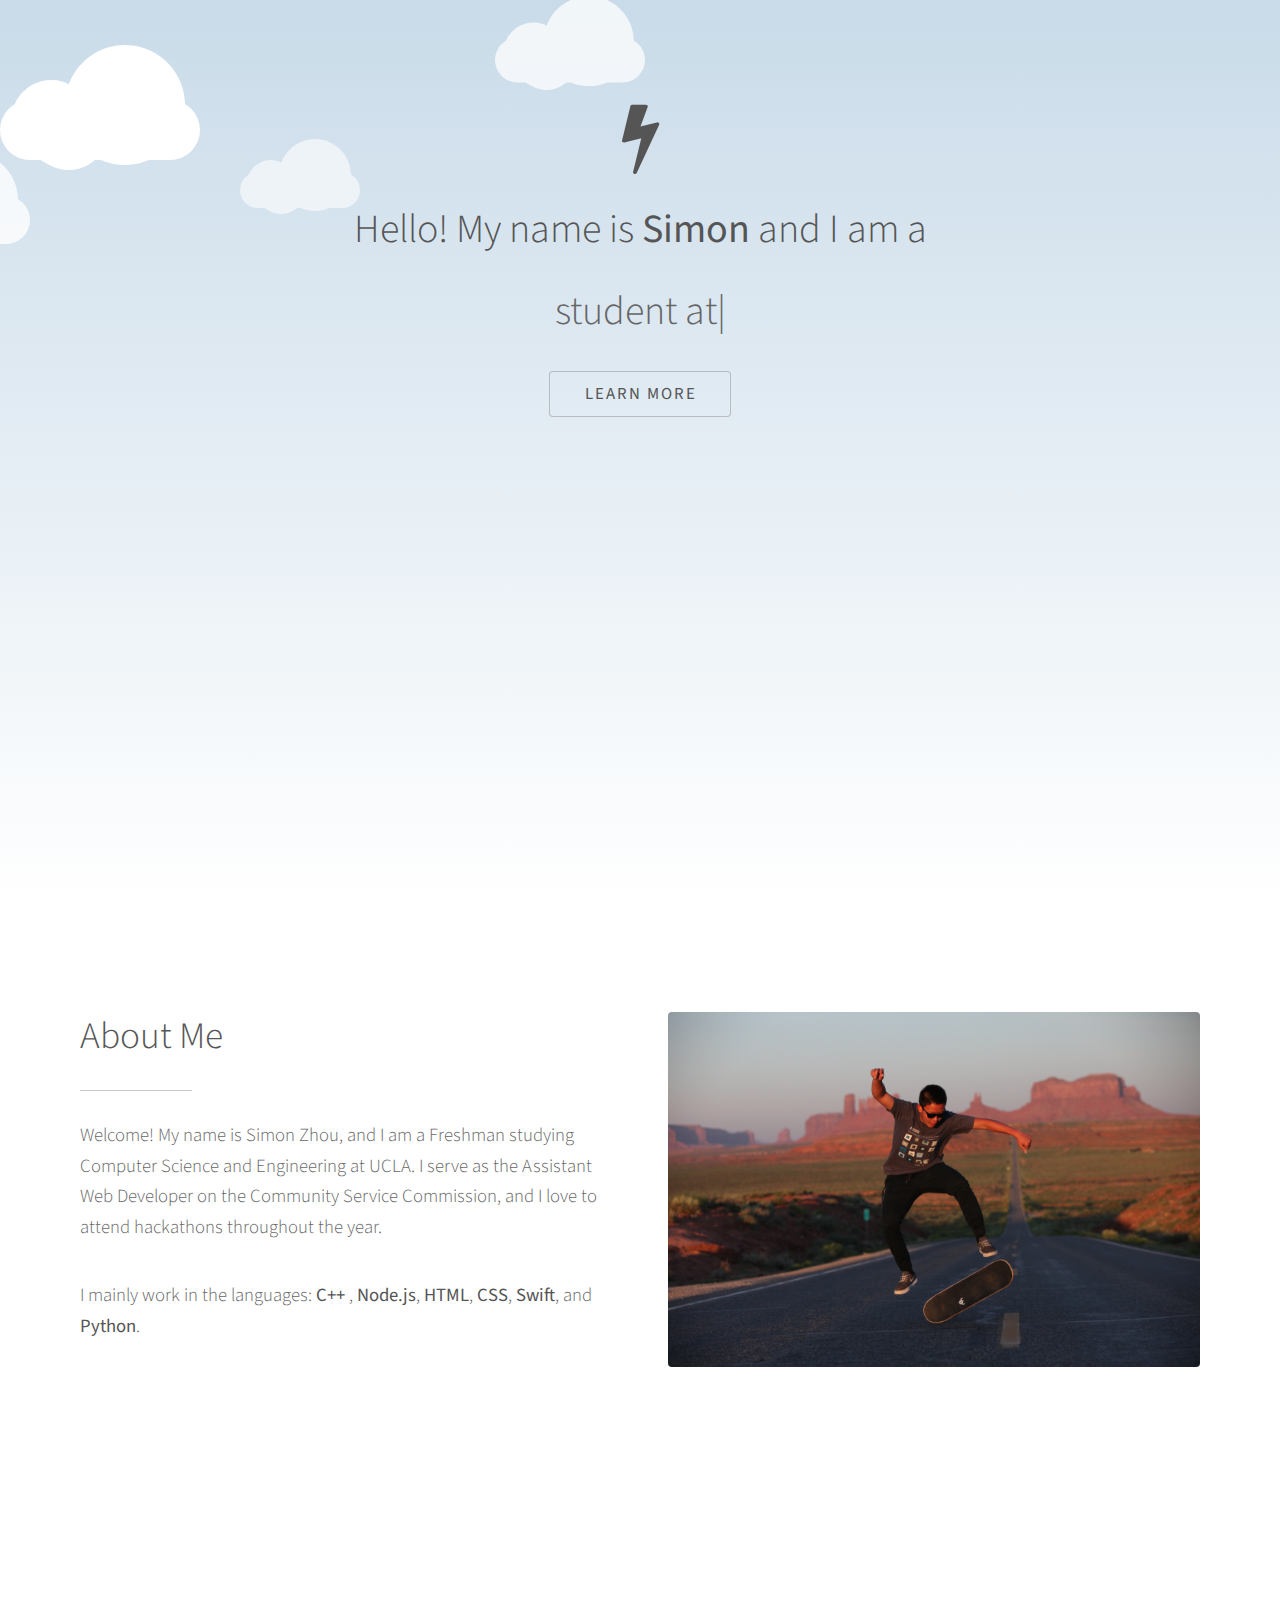
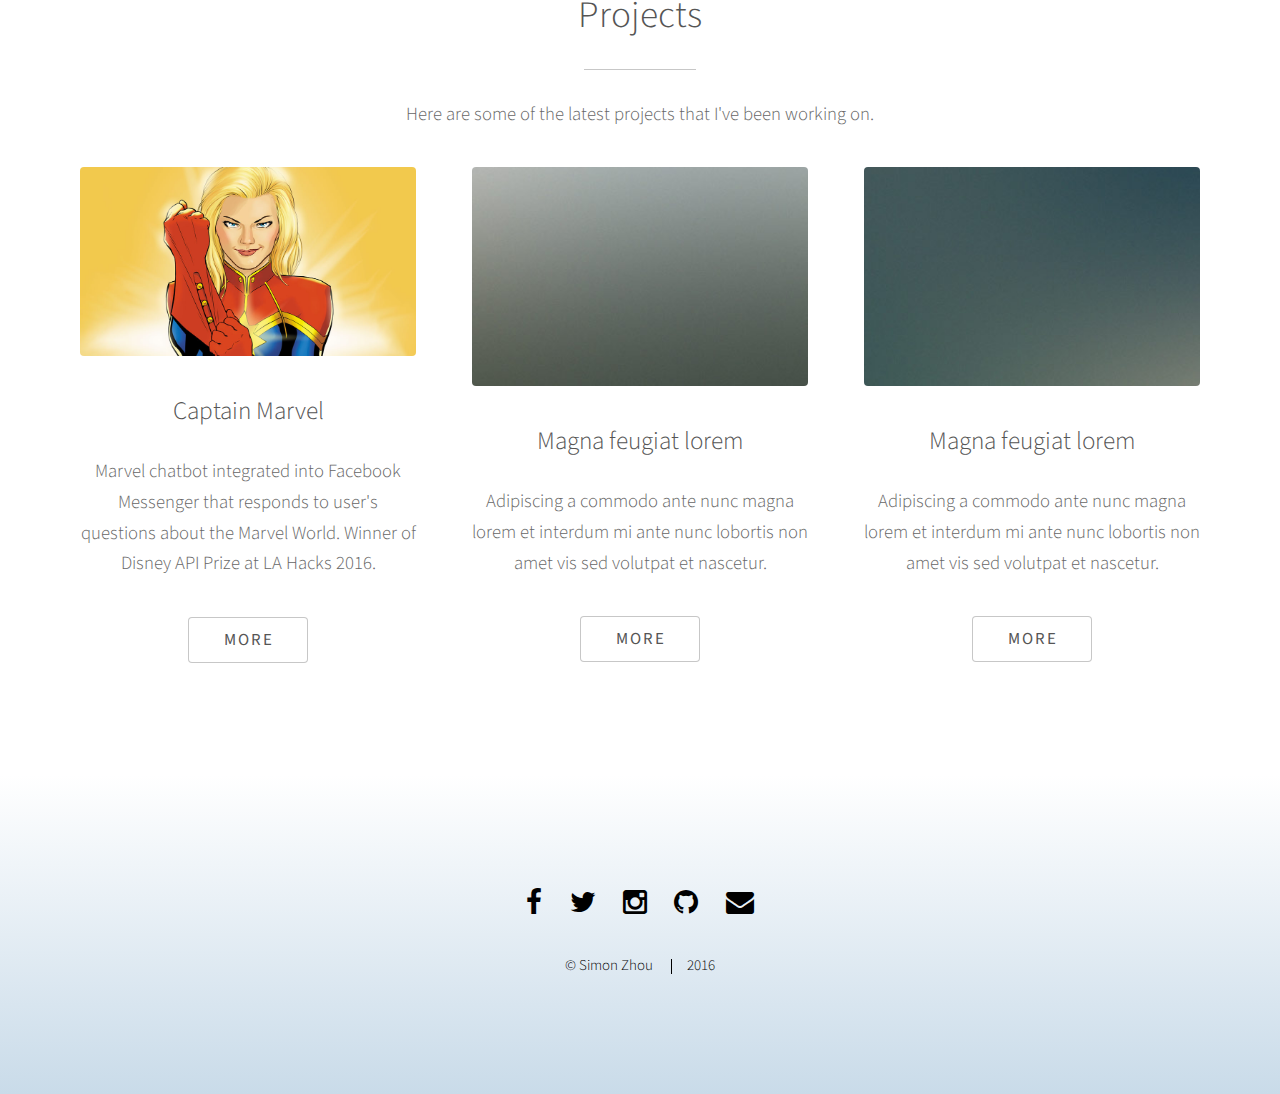
==== commit cde51100: "Major Updates" ====
--- a/frontend/index.html
+++ b/frontend/index.html
@@ -1,510 +1,194 @@
 <!DOCTYPE HTML>
 <!--
-	Photon by HTML5 UP
-	html5up.net | @n33co
-	Free for personal and commercial use under the CCA 3.0 license (html5up.net/license)
+Photon by HTML5 UP
+html5up.net | @n33co
+Free for personal and commercial use under the CCA 3.0 license (html5up.net/license)
 -->
 <html>
-	<head>
-		<title>Welcome to Simon Zhou's Website</title>
-		<meta charset="utf-8" />
-		<meta name="viewport" content="width=device-width, initial-scale=1" />
-		<!--[if lte IE 8]><script src="assets/js/ie/html5shiv.js"></script><![endif]-->
-		<link rel="stylesheet" href="assets/css/main.css" />
-		<link rel="stylesheet" href="css/frontend.css" />
-		<script src="assets/js/jquery.min.js"></script>
-		<!--[if lte IE 8]><link rel="stylesheet" href="assets/css/ie8.css" /><![endif]-->
-		<!--[if lte IE 9]><link rel="stylesheet" href="assets/css/ie9.css" /><![endif]-->
-	</head>
-	<body>
+<head>
+	<title> Welcome </title>
+	<meta charset="utf-8" />
+	<meta name="viewport" content="width=device-width, initial-scale=1" />
+	<!--[if lte IE 8]><script src="assets/js/ie/html5shiv.js"></script><![endif]-->
+	<link rel="stylesheet" href="assets/css/main.css" />
+	<link rel="stylesheet" href="css/frontend.css" />
+	<link rel="icon" href="http://images.clipartpanda.com/computer-monitor-png-computer-monitor-icon-png.png">
+	<script src="assets/js/jquery.min.js"></script>
+	<!--[if lte IE 8]><link rel="stylesheet" href="assets/css/ie8.css" /><![endif]-->
+	<!--[if lte IE 9]><link rel="stylesheet" href="assets/css/ie9.css" /><![endif]-->
+</head>
+<body>
 
-		<!-- Header -->
-			<section id="header">
-				<div class="inner">
-					<span class="icon major fa-cloud"></span>
+	<!-- Header -->
+	<section id="clouds">
 
-					<h1 class = "header">Hello! My name is <strong>Simon</strong> and I am a</h1>
-					<span class="element header"></span>
-					<script>
-					$(function(){
-						$(".element").typed({
-							strings: ["student at UCLA.", "hacker.", "web developer.", "mobile app developer.", "hiker."],
-							// Optionally use an HTML element to grab strings from (must wrap each string in a <p>)
-							stringsElement: null,
-							// typing speed
-							typeSpeed: 45,
-							// time before typing starts
-							startDelay: 0,
-							// backspacing speed
-							backSpeed: 45,
-							// time before backspacing
-							backDelay: 500,
-							// loop
-							loop: true,
-							// false = infinite
-							loopCount: false,
-							// show cursor
-							showCursor: true,
-							// character for cursor
-							cursorChar: "|",
-							// attribute to type (null == text)
-							attr: null,
-							// either html or text
-							contentType: 'html',
-							// call when done callback function
-							callback: function() {},
-							// starting callback function before each string
-							preStringTyped: function() {},
-							//callback for every typed string
-							onStringTyped: function() {},
-							// callback for reset
-							resetCallback: function() {}
-						});
-					});
-					</script>
+		<div id="cloud-collection">
+			<div class="cloud x1"></div>
+			<!-- Time for multiple clouds to dance around -->
+			<div class="cloud x2"></div>
+			<div class="cloud x3"></div>
+			<div class="cloud x4"></div>
+			<div class="cloud x5"></div>
+		</div>
+
+		<div id="name-header">
+			<span class="icon major fa-bolt" aria-hidden="true"></span>
+
+			<h1 class = "header">Hello! My name is <strong>Simon</strong> and I am a</h1>
+			<span class="element header"></span>
+			<script>
+			//Cloud Function
+			$(function(){
+				$(".element").typed({
+					strings: ["student at UCLA.", "hacker.", "web developer.", "mobile app developer.", "hiker."],
+					// Optionally use an HTML element to grab strings from (must wrap each string in a <p>)
+					stringsElement: null,
+					// typing speed
+					typeSpeed: 45,
+					// time before typing starts
+					startDelay: 0,
+					// backspacing speed
+					backSpeed: 45,
+					// time before backspacing
+					backDelay: 500,
+					// loop
+					loop: true,
+					// false = infinite
+					loopCount: false,
+					// show cursor
+					showCursor: true,
+					// character for cursor
+					cursorChar: "|",
+					// attribute to type (null == text)
+					attr: null,
+					// either html or text
+					contentType: 'html',
+					// call when done callback function
+					callback: function() {},
+					// starting callback function before each string
+					preStringTyped: function() {},
+					//callback for every typed string
+					onStringTyped: function() {},
+					// callback for reset
+					resetCallback: function() {}
+				});
+			});
+			</script>
 
 
-					<p></p>
-					<ul class="actions">
-						<li><a href="#one" class="button scrolly">Learn More</a></li>
-					</ul>
-				</div>
-			</section>
+			<p></p>
+			<ul class="actions">
+				<li><a href="#one" class="button scrolly">Learn More</a></li>
+			</ul>
+		</div>
+	</section>
 
-		<!-- One -->
-			<section id="one" class="main style1">
-				<div class="container">
-					<div class="row 150%">
-						<div class="6u 12u$(medium)">
-							<header class="major">
-								<h2>About Me</h2>
-							</header>
-							<p>Welcome! My name is Simon Zhou, and I am a Freshman studying Computer Science and Engineering at UCLA. I serve as the Assistant Web Developer on the Community Service Commission, and I love to attend hackathons throughout the year. I also love my wife Addie Ferguson.</p>
-						</div>
-						<div class="6u$ 12u$(medium) important(medium)">
-							<span class="image fit"><img src="images/pic01.jpg" alt="" /></span>
-						</div>
+	<!-- One -->
+	<section id="one" class="main style1">
+		<div class="container">
+			<div class="row 150%">
+				<div class="6u 12u$(medium)">
+					<header class="major">
+						<h2>About Me</h2>
+					</header>
+					<p>Welcome! My name is Simon Zhou, and I am a Freshman studying Computer Science and Engineering at UCLA. I serve as the Assistant Web Developer on the Community Service Commission,
+						and I love to attend hackathons throughout the year.</p>
+
+					<p>I mainly work in the languages: <b>C++ </b>,<b> Node.js</b>, <b>HTML</b>, <b>CSS</b>, <b>Swift</b>, and <b>Python</b>.</p>
+					</div>
+					<div class="6u$ 12u$(medium) important(medium)">
+						<span class="image fit"><img src="images/profilepic.jpg" alt="" /></span>
 					</div>
 				</div>
-			</section>
+			</div>
+		</section>
 
 		<!-- Two -->
-			<section id="two" class="main style2">
-				<div class="container">
-					<div class="row 150%">
-						<div class="6u 12u$(medium)">
-							<ul class="major-icons">
-								<li><span class="icon style1 major fa-code"></span></li>
-								<li><span class="icon style2 major fa-bolt"></span></li>
-								<li><span class="icon style3 major fa-camera-retro"></span></li>
-								<li><span class="icon style4 major fa-cog"></span></li>
-								<li><span class="icon style5 major fa-desktop"></span></li>
-								<li><span class="icon style6 major fa-calendar"></span></li>
-							</ul>
-						</div>
-						<div class="6u$ 12u$(medium)">
-							<header class="major">
-								<h2>Projects</h2>
-							</header>
-							<p>Adipiscing a commodo ante nunc accumsan interdum mi ante adipiscing. A nunc lobortis non nisl amet vis volutpat aclacus nascetur ac non. Lorem curae eu ante amet sapien in tempus ac. Adipiscing id accumsan adipiscing ipsum.</p>
-							<p>Blandit faucibus proin. Ac aliquam integer adipiscing enim non praesent vis commodo nunc phasellus cubilia ac risus accumsan. Accumsan blandit. Lobortis phasellus non lobortis dit varius mi varius accumsan lobortis. Blandit ante aliquam lacinia lorem lobortis semper morbi col faucibus vitae integer placerat accumsan orci eu mi odio tempus adipiscing adipiscing adipiscing curae consequat feugiat etiam dolore.</p>
-							<p>Adipiscing a commodo ante nunc accumsan interdum mi ante adipiscing. A nunc lobortis non nisl amet vis volutpat aclacus nascetur ac non. Lorem curae eu ante amet sapien in tempus ac. Adipiscing id accumsan adipiscing ipsum.</p>
-						</div>
+		<!-- <section id="two" class="main style2">
+			<div class="container">
+				<div class="row 150%">
+					<div class="6u 12u$(medium)">
+						<ul class="major-icons">
+							<li><span class="icon style1 major fa-code"></span></li>
+							<li><span class="icon style2 major fa-bolt"></span></li>
+							<li><span class="icon style3 major fa-camera-retro"></span></li>
+							<li><span class="icon style4 major fa-cog"></span></li>
+							<li><span class="icon style5 major fa-desktop"></span></li>
+							<li><span class="icon style6 major fa-calendar"></span></li>
+						</ul>
+					</div>
+					<div class="6u$ 12u$(medium)">
+						<header class="major">
+							<h2>Projects</h2>
+						</header>
+						<p>Adipiscing a commodo ante nunc accumsan interdum mi ante adipiscing. A nunc lobortis non nisl amet vis volutpat aclacus nascetur ac non. Lorem curae eu ante amet sapien in tempus ac. Adipiscing id accumsan adipiscing ipsum.</p>
+						<p>Blandit faucibus proin. Ac aliquam integer adipiscing enim non praesent vis commodo nunc phasellus cubilia ac risus accumsan. Accumsan blandit. Lobortis phasellus non lobortis dit varius mi varius accumsan lobortis. Blandit ante aliquam lacinia lorem lobortis semper morbi col faucibus vitae integer placerat accumsan orci eu mi odio tempus adipiscing adipiscing adipiscing curae consequat feugiat etiam dolore.</p>
+						<p>Adipiscing a commodo ante nunc accumsan interdum mi ante adipiscing. A nunc lobortis non nisl amet vis volutpat aclacus nascetur ac non. Lorem curae eu ante amet sapien in tempus ac. Adipiscing id accumsan adipiscing ipsum.</p>
 					</div>
 				</div>
-			</section>
+			</div>
+		</section> -->
 
 		<!-- Three -->
-			<section id="three" class="main style1 special">
-				<div class="container">
-					<header class="major">
-						<h2>Adipiscing amet consequat</h2>
-					</header>
-					<p>Ante nunc accumsan et aclacus nascetur ac ante amet sapien sed.</p>
-					<div class="row 150%">
-						<div class="4u 12u$(medium)">
-							<span class="image fit"><img src="images/pic02.jpg" alt="" /></span>
-							<h3>Magna feugiat lorem</h3>
-							<p>Adipiscing a commodo ante nunc magna lorem et interdum mi ante nunc lobortis non amet vis sed volutpat et nascetur.</p>
-							<ul class="actions">
-								<li><a href="#" class="button">More</a></li>
-							</ul>
-						</div>
-						<div class="4u 12u$(medium)">
-							<span class="image fit"><img src="images/pic03.jpg" alt="" /></span>
-							<h3>Magna feugiat lorem</h3>
-							<p>Adipiscing a commodo ante nunc magna lorem et interdum mi ante nunc lobortis non amet vis sed volutpat et nascetur.</p>
-							<ul class="actions">
-								<li><a href="#" class="button">More</a></li>
-							</ul>
-						</div>
-						<div class="4u$ 12u$(medium)">
-							<span class="image fit"><img src="images/pic04.jpg" alt="" /></span>
-							<h3>Magna feugiat lorem</h3>
-							<p>Adipiscing a commodo ante nunc magna lorem et interdum mi ante nunc lobortis non amet vis sed volutpat et nascetur.</p>
-							<ul class="actions">
-								<li><a href="#" class="button">More</a></li>
-							</ul>
-						</div>
+		<section id="three" class="main style1 special">
+			<div class="container">
+				<header class="major">
+					<h2>Projects</h2>
+				</header>
+				<p>Here are some of the latest projects that I've been working on.</p>
+				<div class="row 150%">
+					<div class="4u 12u$(medium)">
+						<span class="image fit"><img src="images/captainmarvel.jpg" alt="" /></span>
+						<h3>Captain Marvel</h3>
+						<p>Marvel chatbot integrated into Facebook Messenger that responds to user's questions about the Marvel World. Winner of Disney API Prize at LA Hacks 2016.</p>
+						<ul class="actions">
+							<li><a target="_blank" href="http://www.captainmarvel.co/" class="button">More</a></li>
+						</ul>
+					</div>
+					<div class="4u 12u$(medium)">
+						<span class="image fit"><img src="images/pic03.jpg" alt="" /></span>
+						<h3>Magna feugiat lorem</h3>
+						<p>Adipiscing a commodo ante nunc magna lorem et interdum mi ante nunc lobortis non amet vis sed volutpat et nascetur.</p>
+						<ul class="actions">
+							<li><a href="#" class="button">More</a></li>
+						</ul>
+					</div>
+					<div class="4u$ 12u$(medium)">
+						<span class="image fit"><img src="images/pic04.jpg" alt="" /></span>
+						<h3>Magna feugiat lorem</h3>
+						<p>Adipiscing a commodo ante nunc magna lorem et interdum mi ante nunc lobortis non amet vis sed volutpat et nascetur.</p>
+						<ul class="actions">
+							<li><a href="#" class="button">More</a></li>
+						</ul>
 					</div>
 				</div>
-			</section>
+			</div>
+		</section>
 
-		<!-- Four -->
-			<section id="four" class="main style2 special">
-				<div class="container">
-					<header class="major">
-						<h2>Ipsum feugiat consequat?</h2>
-					</header>
-					<p>Sed lacus nascetur ac ante amet sapien.</p>
-					<ul class="actions uniform">
-						<li><a href="#" class="button special">Sign Up</a></li>
-						<li><a href="#" class="button">Learn More</a></li>
-					</ul>
-				</div>
-			</section>
 
-		<!-- Five -->
-		<!--
-			<section id="five" class="main style1">
-				<div class="container">
-					<header class="major special">
-						<h2>Elements</h2>
-					</header>
-
-					<section>
-						<h4>Text</h4>
-						<p>This is <b>bold</b> and this is <strong>strong</strong>. This is <i>italic</i> and this is <em>emphasized</em>.
-						This is <sup>superscript</sup> text and this is <sub>subscript</sub> text.
-						This is <u>underlined</u> and this is code: <code>for (;;) { ... }</code>. Finally, <a href="#">this is a link</a>.</p>
-						<hr />
-						<header>
-							<h4>Heading with a Subtitle</h4>
-							<p>Lorem ipsum dolor sit amet nullam id egestas urna aliquam</p>
-						</header>
-						<p>Nunc lacinia ante nunc ac lobortis. Interdum adipiscing gravida odio porttitor sem non mi integer non faucibus ornare mi ut ante amet placerat aliquet. Volutpat eu sed ante lacinia sapien lorem accumsan varius montes viverra nibh in adipiscing blandit tempus accumsan.</p>
-						<header>
-							<h5>Heading with a Subtitle</h5>
-							<p>Lorem ipsum dolor sit amet nullam id egestas urna aliquam</p>
-						</header>
-						<p>Nunc lacinia ante nunc ac lobortis. Interdum adipiscing gravida odio porttitor sem non mi integer non faucibus ornare mi ut ante amet placerat aliquet. Volutpat eu sed ante lacinia sapien lorem accumsan varius montes viverra nibh in adipiscing blandit tempus accumsan.</p>
-						<hr />
-						<h2>Heading Level 2</h2>
-						<h3>Heading Level 3</h3>
-						<h4>Heading Level 4</h4>
-						<h5>Heading Level 5</h5>
-						<h6>Heading Level 6</h6>
-						<hr />
-						<h5>Blockquote</h5>
-						<blockquote>Fringilla nisl. Donec accumsan interdum nisi, quis tincidunt felis sagittis eget tempus euismod. Vestibulum ante ipsum primis in faucibus vestibulum. Blandit adipiscing eu felis iaculis volutpat ac adipiscing accumsan faucibus. Vestibulum ante ipsum primis in faucibus lorem ipsum dolor sit amet nullam adipiscing eu felis.</blockquote>
-						<h5>Preformatted</h5>
-						<pre><code>i = 0;
-
-while (!deck.isInOrder()) {
-print 'Iteration ' + i;
-deck.shuffle();
-i++;
-}
-
-print 'It took ' + i + ' iterations to sort the deck.';</code></pre>
-					</section>
-
-					<section>
-						<h4>Lists</h4>
-						<div class="row">
-							<div class="6u 12u$(medium)">
-								<h5>Unordered</h5>
-								<ul>
-									<li>Dolor pulvinar etiam.</li>
-									<li>Sagittis adipiscing.</li>
-									<li>Felis enim feugiat.</li>
-								</ul>
-								<h5>Alternate</h5>
-								<ul class="alt">
-									<li>Dolor pulvinar etiam.</li>
-									<li>Sagittis adipiscing.</li>
-									<li>Felis enim feugiat.</li>
-								</ul>
-							</div>
-							<div class="6u$ 12u$(medium)">
-								<h5>Ordered</h5>
-								<ol>
-									<li>Dolor pulvinar etiam.</li>
-									<li>Etiam vel felis viverra.</li>
-									<li>Felis enim feugiat.</li>
-									<li>Dolor pulvinar etiam.</li>
-									<li>Etiam vel felis lorem.</li>
-									<li>Felis enim et feugiat.</li>
-								</ol>
-								<h5>Icons</h5>
-								<ul class="icons">
-									<li><a href="#" class="icon fa-twitter"><span class="label">Twitter</span></a></li>
-									<li><a href="#" class="icon fa-facebook"><span class="label">Facebook</span></a></li>
-									<li><a href="#" class="icon fa-instagram"><span class="label">Instagram</span></a></li>
-									<li><a href="#" class="icon fa-github"><span class="label">Github</span></a></li>
-								</ul>
-							</div>
-						</div>
-						<h5>Actions</h5>
-						<div class="row">
-							<div class="6u 12u$(medium)">
-								<ul class="actions">
-									<li><a href="#" class="button special">Default</a></li>
-									<li><a href="#" class="button">Default</a></li>
-								</ul>
-								<ul class="actions small">
-									<li><a href="#" class="button special small">Small</a></li>
-									<li><a href="#" class="button small">Small</a></li>
-								</ul>
-								<ul class="actions vertical">
-									<li><a href="#" class="button special">Default</a></li>
-									<li><a href="#" class="button">Default</a></li>
-								</ul>
-								<ul class="actions vertical small">
-									<li><a href="#" class="button special small">Small</a></li>
-									<li><a href="#" class="button small">Small</a></li>
-								</ul>
-							</div>
-							<div class="6u 12u$(medium)">
-								<ul class="actions vertical">
-									<li><a href="#" class="button special fit">Default</a></li>
-									<li><a href="#" class="button fit">Default</a></li>
-								</ul>
-								<ul class="actions vertical small">
-									<li><a href="#" class="button special small fit">Small</a></li>
-									<li><a href="#" class="button small fit">Small</a></li>
-								</ul>
-							</div>
-						</div>
-					</section>
-
-					<section>
-						<h4>Table</h4>
-						<h5>Default</h5>
-						<div class="table-wrapper">
-							<table>
-								<thead>
-									<tr>
-										<th>Name</th>
-										<th>Description</th>
-										<th>Price</th>
-									</tr>
-								</thead>
-								<tbody>
-									<tr>
-										<td>Item One</td>
-										<td>Ante turpis integer aliquet porttitor.</td>
-										<td>29.99</td>
-									</tr>
-									<tr>
-										<td>Item Two</td>
-										<td>Vis ac commodo adipiscing arcu aliquet.</td>
-										<td>19.99</td>
-									</tr>
-									<tr>
-										<td>Item Three</td>
-										<td> Morbi faucibus arcu accumsan lorem.</td>
-										<td>29.99</td>
-									</tr>
-									<tr>
-										<td>Item Four</td>
-										<td>Vitae integer tempus condimentum.</td>
-										<td>19.99</td>
-									</tr>
-									<tr>
-										<td>Item Five</td>
-										<td>Ante turpis integer aliquet porttitor.</td>
-										<td>29.99</td>
-									</tr>
-								</tbody>
-								<tfoot>
-									<tr>
-										<td colspan="2"></td>
-										<td>100.00</td>
-									</tr>
-								</tfoot>
-							</table>
-						</div>
-
-						<h5>Alternate</h5>
-						<div class="table-wrapper">
-							<table class="alt">
-								<thead>
-									<tr>
-										<th>Name</th>
-										<th>Description</th>
-										<th>Price</th>
-									</tr>
-								</thead>
-								<tbody>
-									<tr>
-										<td>Item One</td>
-										<td>Ante turpis integer aliquet porttitor.</td>
-										<td>29.99</td>
-									</tr>
-									<tr>
-										<td>Item Two</td>
-										<td>Vis ac commodo adipiscing arcu aliquet.</td>
-										<td>19.99</td>
-									</tr>
-									<tr>
-										<td>Item Three</td>
-										<td> Morbi faucibus arcu accumsan lorem.</td>
-										<td>29.99</td>
-									</tr>
-									<tr>
-										<td>Item Four</td>
-										<td>Vitae integer tempus condimentum.</td>
-										<td>19.99</td>
-									</tr>
-									<tr>
-										<td>Item Five</td>
-										<td>Ante turpis integer aliquet porttitor.</td>
-										<td>29.99</td>
-									</tr>
-								</tbody>
-								<tfoot>
-									<tr>
-										<td colspan="2"></td>
-										<td>100.00</td>
-									</tr>
-								</tfoot>
-							</table>
-						</div>
-					</section>
-
-					<section>
-						<h4>Buttons</h4>
-						<ul class="actions">
-							<li><a href="#" class="button special">Special</a></li>
-							<li><a href="#" class="button">Default</a></li>
-						</ul>
-						<ul class="actions">
-							<li><a href="#" class="button big">Big</a></li>
-							<li><a href="#" class="button">Default</a></li>
-							<li><a href="#" class="button small">Small</a></li>
-						</ul>
-						<ul class="actions fit">
-							<li><a href="#" class="button fit">Fit</a></li>
-							<li><a href="#" class="button special fit">Fit</a></li>
-							<li><a href="#" class="button fit">Fit</a></li>
-						</ul>
-						<ul class="actions fit small">
-							<li><a href="#" class="button special fit small">Fit + Small</a></li>
-							<li><a href="#" class="button fit small">Fit + Small</a></li>
-							<li><a href="#" class="button special fit small">Fit + Small</a></li>
-						</ul>
-						<ul class="actions">
-							<li><a href="#" class="button special icon fa-download">Icon</a></li>
-							<li><a href="#" class="button icon fa-download">Icon</a></li>
-						</ul>
-						<ul class="actions">
-							<li><span class="button special disabled">Disabled</span></li>
-							<li><span class="button disabled">Disabled</span></li>
-						</ul>
-					</section>
-
-					<section>
-						<h4>Form</h4>
-						<form method="post" action="#">
-							<div class="row uniform 50%">
-								<div class="6u 12u$(xsmall)">
-									<input type="text" name="demo-name" id="demo-name" value="" placeholder="Name" />
-								</div>
-								<div class="6u$ 12u$(xsmall)">
-									<input type="email" name="demo-email" id="demo-email" value="" placeholder="Email" />
-								</div>
-								<div class="12u$">
-									<div class="select-wrapper">
-										<select name="demo-category" id="demo-category">
-											<option value="">- Category -</option>
-											<option value="1">Manufacturing</option>
-											<option value="1">Shipping</option>
-											<option value="1">Administration</option>
-											<option value="1">Human Resources</option>
-										</select>
-									</div>
-								</div>
-								<div class="4u 12u$(small)">
-									<input type="radio" id="demo-priority-low" name="demo-priority" checked>
-									<label for="demo-priority-low">Low</label>
-								</div>
-								<div class="4u 12u$(small)">
-									<input type="radio" id="demo-priority-normal" name="demo-priority">
-									<label for="demo-priority-normal">Normal</label>
-								</div>
-								<div class="4u$ 12u$(small)">
-									<input type="radio" id="demo-priority-high" name="demo-priority">
-									<label for="demo-priority-high">High</label>
-								</div>
-								<div class="6u 12u$(small)">
-									<input type="checkbox" id="demo-copy" name="demo-copy">
-									<label for="demo-copy">Email me a copy</label>
-								</div>
-								<div class="6u$ 12u$(small)">
-									<input type="checkbox" id="demo-human" name="demo-human" checked>
-									<label for="demo-human">Not a robot</label>
-								</div>
-								<div class="12u$">
-									<textarea name="demo-message" id="demo-message" placeholder="Enter your message" rows="6"></textarea>
-								</div>
-								<div class="12u$">
-									<ul class="actions">
-										<li><input type="submit" value="Send Message" class="special" /></li>
-										<li><input type="reset" value="Reset" /></li>
-									</ul>
-								</div>
-							</div>
-						</form>
-					</section>
-
-					<section>
-						<h4>Image</h4>
-						<h5>Fit</h5>
-						<div class="box alt">
-							<div class="row uniform 50%">
-								<div class="12u"><span class="image fit"><img src="images/pic06.jpg" alt="" /></span></div>
-								<div class="4u"><span class="image fit"><img src="images/pic02.jpg" alt="" /></span></div>
-								<div class="4u"><span class="image fit"><img src="images/pic03.jpg" alt="" /></span></div>
-								<div class="4u"><span class="image fit"><img src="images/pic04.jpg" alt="" /></span></div>
-								<div class="4u"><span class="image fit"><img src="images/pic03.jpg" alt="" /></span></div>
-								<div class="4u"><span class="image fit"><img src="images/pic04.jpg" alt="" /></span></div>
-								<div class="4u"><span class="image fit"><img src="images/pic02.jpg" alt="" /></span></div>
-								<div class="4u"><span class="image fit"><img src="images/pic04.jpg" alt="" /></span></div>
-								<div class="4u"><span class="image fit"><img src="images/pic02.jpg" alt="" /></span></div>
-								<div class="4u"><span class="image fit"><img src="images/pic03.jpg" alt="" /></span></div>
-							</div>
-						</div>
-						<h5>Left &amp; Right</h5>
-						<p><span class="image left"><img src="images/pic05.jpg" alt="" /></span>Fringilla nisl. Donec accumsan interdum nisi, quis tincidunt felis sagittis eget. tempus euismod. Vestibulum ante ipsum primis in faucibus vestibulum. Blandit adipiscing eu felis iaculis volutpat ac adipiscing accumsan eu faucibus. Integer ac pellentesque praesent tincidunt felis sagittis eget. tempus euismod. Vestibulum ante ipsum primis in faucibus vestibulum. Blandit adipiscing eu felis iaculis volutpat ac adipiscing accumsan eu faucibus. Integer ac pellentesque praesent. Donec accumsan interdum nisi, quis tincidunt felis sagittis eget. tempus euismod. Vestibulum ante ipsum primis in faucibus vestibulum. Blandit adipiscing eu felis iaculis volutpat ac adipiscing accumsan eu faucibus. Integer ac pellentesque praesent tincidunt felis sagittis eget. tempus euismod. Vestibulum ante ipsum primis in faucibus vestibulum. Blandit adipiscing eu felis iaculis volutpat ac adipiscing accumsan eu faucibus. Integer ac pellentesque praesent. Blandit adipiscing eu felis iaculis volutpat ac adipiscing accumsan eu faucibus. Integer ac pellentesque praesent tincidunt felis sagittis eget. tempus euismod. Vestibulum ante ipsum primis in faucibus vestibulum. Blandit adipiscing eu felis iaculis volutpat ac adipiscing accumsan eu faucibus. Integer ac pellentesque praesent.</p>
-						<p><span class="image right"><img src="images/pic05.jpg" alt="" /></span>Fringilla nisl. Donec accumsan interdum nisi, quis tincidunt felis sagittis eget. tempus euismod. Vestibulum ante ipsum primis in faucibus vestibulum. Blandit adipiscing eu felis iaculis volutpat ac adipiscing accumsan eu faucibus. Integer ac pellentesque praesent tincidunt felis sagittis eget. tempus euismod. Vestibulum ante ipsum primis in faucibus vestibulum. Blandit adipiscing eu felis iaculis volutpat ac adipiscing accumsan eu faucibus. Integer ac pellentesque praesent. Donec accumsan interdum nisi, quis tincidunt felis sagittis eget. tempus euismod. Vestibulum ante ipsum primis in faucibus vestibulum. Blandit adipiscing eu felis iaculis volutpat ac adipiscing accumsan eu faucibus. Integer ac pellentesque praesent tincidunt felis sagittis eget. tempus euismod. Vestibulum ante ipsum primis in faucibus vestibulum. Blandit adipiscing eu felis iaculis volutpat ac adipiscing accumsan eu faucibus. Integer ac pellentesque praesent. Blandit adipiscing eu felis iaculis volutpat ac adipiscing accumsan eu faucibus. Integer ac pellentesque praesent tincidunt felis sagittis eget. tempus euismod. Vestibulum ante ipsum primis in faucibus vestibulum. Blandit adipiscing eu felis iaculis volutpat ac adipiscing accumsan eu faucibus. Integer ac pellentesque praesent.</p>
-					</section>
-
-				</div>
-			</section>
-		-->
 
 		<!-- Footer -->
-			<section id="footer">
-				<ul class="icons">
-					<li><a target="_blank" href="http://twitter.com/simonzhow" class="icon alt fa-twitter"><span class="label">Twitter</span></a></li>
-					<li><a href="#" class="icon alt fa-facebook"><span class="label">Facebook</span></a></li>
-					<li><a href="#" class="icon alt fa-instagram"><span class="label">Instagram</span></a></li>
-					<li><a href="#" class="icon alt fa-github"><span class="label">GitHub</span></a></li>
-					<li><a href="#" class="icon alt fa-envelope"><span class="label">Email</span></a></li>
-				</ul>
-				<ul class="copyright">
-					<li>&copy; Untitled</li><li>Design: <a href="http://html5up.net">HTML5 UP</a></li>
-				</ul>
-			</section>
+		<section id="footer">
+			<ul class="icons">
+				<li><a target="_blank" href="http://facebook.com/siimon.zhou" class="icon alt fa-facebook"><span class="label">Facebook</span></a></li>
+				<li><a target="_blank" href="http://twitter.com/simonzhow" class="icon alt fa-twitter"><span class="label">Twitter</span></a></li>
+				<li><a target="_blank" href="http://instagram.com/simonzhow" class="icon alt fa-instagram"><span class="label">Instagram</span></a></li>
+				<li><a target="_blank" href="http://github.com/simonzhow" class="icon alt fa-github"><span class="label">GitHub</span></a></li>
+				<li><a href="mailto:simon.zhou@ucla.edu" class="icon alt fa-envelope"><span class="label">Email</span></a></li>
+			</ul>
+			<ul class="copyright">
+				<li>&copy; Simon Zhou</li></li>
+				<li>2016</li>
+			</ul>
+		</section>
 
 		<!-- Scripts -->
-			<script src="assets/js/jquery.scrolly.min.js"></script>
-			<script src="assets/js/skel.min.js"></script>
-			<script src="assets/js/util.js"></script>
-			<!--[if lte IE 8]><script src="assets/js/ie/respond.min.js"></script><![endif]-->
-			<script src="assets/js/main.js"></script>
-			<script src="javascript/typed.min.js"></script>
+		<script src="assets/js/jquery.scrolly.min.js"></script>
+		<script src="assets/js/skel.min.js"></script>
+		<script src="assets/js/util.js"></script>
+		<!--[if lte IE 8]><script src="assets/js/ie/respond.min.js"></script><![endif]-->
+		<script src="assets/js/main.js"></script>
+		<script src="javascript/typed.min.js"></script>
 
 	</body>
-</html>
+	</html>
--- a/frontend/assets/css/main.css
+++ b/frontend/assets/css/main.css
@@ -2232,6 +2232,7 @@
 			-moz-osx-font-smoothing: grayscale;
 			-webkit-font-smoothing: antialiased;
 			font-family: FontAwesome;
+			/*color: #000000;*/
 			font-style: normal;
 			font-weight: normal;
 			text-transform: none !important;
@@ -2926,7 +2927,7 @@
 			-ms-transform: scale(1);
 			transform: scale(1);
 			opacity: 1;
-			position: relative;
+			position: relative;;
 			z-index: 1;
 		}
 
@@ -2996,6 +2997,7 @@
 
 		#footer a {
 			border-bottom-color: rgba(255, 255, 255, 0.5);
+			color: #000000;
 		}
 
 			#footer a:hover {
@@ -3007,7 +3009,7 @@
 		}
 
 		#footer header p {
-			color: #ffffff;
+			color: #000000;
 		}
 
 		#footer header.major:after {
@@ -3080,6 +3082,7 @@
 
 		#footer .copyright {
 			font-size: 0.8em;
+			color: #000000;
 			list-style: none;
 			margin: 2em 0 0 0;
 			padding: 0;
@@ -3418,4 +3421,4 @@
 				padding: 2em 1em 2em 1em ;
 			}
 
-	}+	}
--- a/frontend/css/frontend.css
+++ b/frontend/css/frontend.css
@@ -1,4 +1,9 @@
-
+#footer{
+  background-image: #c9dbe9;
+  background: -webkit-linear-gradient(bottom, #c9dbe9 0%, #fff 100%);
+  background: -linear-gradient(top, #c9dbe9 0%, #fff 100%);
+  background: -moz-linear-gradient(top, #c9dbe9 0%, #fff 100%);
+}
 
 .typed-cursor{
     font-size: 40px;
@@ -27,3 +32,461 @@
   font-family: inherit;
   font-size: 40px;
 }
+
+/*Lets start with the cloud formation rather*/
+
+/*The container will also serve as the SKY*/
+
+*{ margin: 0; padding: 0;}
+
+#name-header {
+    position: absolute;
+    text-align: center;
+    width: 100%;
+}
+
+#cloud-collection {
+  position: absolute;
+}
+
+
+#clouds{
+    padding: 100px 0;
+    background-image: #c9dbe9;
+    background: -webkit-linear-gradient(top, #c9dbe9 0%, #fff 100%);
+    background: -linear-gradient(top, #c9dbe9 0%, #fff 100%);
+    background: -moz-linear-gradient(top, #c9dbe9 0%, #fff 100%);
+    position: relative;
+    height: 100vh;
+}
+
+/*Time to finalise the cloud shape*/
+.cloud {
+    width: 200px; height: 60px;
+    background: #fff;
+
+    border-radius: 200px;
+    -moz-border-radius: 200px;
+    -webkit-border-radius: 200px;
+
+    position: relative;
+}
+
+.cloud:before, .cloud:after {
+    content: '';
+    position: absolute;
+    background: #fff;
+    width: 100px; height: 80px;
+    position: absolute; top: -15px; left: 10px;
+
+    border-radius: 100px;
+    -moz-border-radius: 100px;
+    -webkit-border-radius: 100px;
+
+    -webkit-transform: rotate(30deg);
+    transform: rotate(30deg);
+    -moz-transform: rotate(30deg);
+}
+
+.cloud:after {
+    width: 120px; height: 120px;
+    top: -55px; left: auto; right: 15px;
+}
+
+/*Time to animate*/
+.x1 {
+    -webkit-animation: moveclouds 15s linear infinite;
+    -moz-animation: moveclouds 15s linear infinite;
+    -o-animation: moveclouds 15s linear infinite;
+}
+
+/*variable speed, opacity, and position of clouds for realistic effect*/
+.x2 {
+    left: 200px;
+
+    -webkit-transform: scale(0.6);
+    -moz-transform: scale(0.6);
+    transform: scale(0.6);
+    opacity: 0.6; /*opacity proportional to the size*/
+
+    /*Speed will also be proportional to the size and opacity*/
+    /*More the speed. Less the time in 's' = seconds*/
+    -webkit-animation: moveclouds 25s linear infinite;
+    -moz-animation: moveclouds 25s linear infinite;
+    -o-animation: moveclouds 25s linear infinite;
+}
+
+.x3 {
+    left: -250px; top: -200px;
+
+    -webkit-transform: scale(0.8);
+    -moz-transform: scale(0.8);
+    transform: scale(0.8);
+    opacity: 0.8; /*opacity proportional to the size*/
+
+    -webkit-animation: moveclouds 20s linear infinite;
+    -moz-animation: moveclouds 20s linear infinite;
+    -o-animation: moveclouds 20s linear infinite;
+}
+
+.x4 {
+    left: 470px; top: -250px;
+
+    -webkit-transform: scale(0.75);
+    -moz-transform: scale(0.75);
+    transform: scale(0.75);
+    opacity: 0.75; /*opacity proportional to the size*/
+
+    -webkit-animation: moveclouds 18s linear infinite;
+    -moz-animation: moveclouds 18s linear infinite;
+    -o-animation: moveclouds 18s linear infinite;
+}
+
+.x5 {
+    left: -150px; top: -150px;
+
+    -webkit-transform: scale(0.8);
+    -moz-transform: scale(0.8);
+    transform: scale(0.8);
+    opacity: 0.8; /*opacity proportional to the size*/
+
+    -webkit-animation: moveclouds 20s linear infinite;
+    -moz-animation: moveclouds 20s linear infinite;
+    -o-animation: moveclouds 20s linear infinite;
+}
+
+@-webkit-keyframes moveclouds {
+    0% {margin-left: 1000px;}
+    100% {margin-left: -1000px;}
+}
+@-moz-keyframes moveclouds {
+    0% {margin-left: 1000px;}
+    100% {margin-left: -1000px;}
+}
+@-o-keyframes moveclouds {
+    0% {margin-left: 1000px;}
+    100% {margin-left: -1000px;}
+}
+
+
+
+/* This information is for typespace specifiers
+<!-- Five -->
+<!--
+  <section id="five" class="main style1">
+    <div class="container">
+      <header class="major special">
+        <h2>Elements</h2>
+      </header>
+
+      <section>
+        <h4>Text</h4>
+        <p>This is <b>bold</b> and this is <strong>strong</strong>. This is <i>italic</i> and this is <em>emphasized</em>.
+        This is <sup>superscript</sup> text and this is <sub>subscript</sub> text.
+        This is <u>underlined</u> and this is code: <code>for (;;) { ... }</code>. Finally, <a href="#">this is a link</a>.</p>
+        <hr />
+        <header>
+          <h4>Heading with a Subtitle</h4>
+          <p>Lorem ipsum dolor sit amet nullam id egestas urna aliquam</p>
+        </header>
+        <p>Nunc lacinia ante nunc ac lobortis. Interdum adipiscing gravida odio porttitor sem non mi integer non faucibus ornare mi ut ante amet placerat aliquet. Volutpat eu sed ante lacinia sapien lorem accumsan varius montes viverra nibh in adipiscing blandit tempus accumsan.</p>
+        <header>
+          <h5>Heading with a Subtitle</h5>
+          <p>Lorem ipsum dolor sit amet nullam id egestas urna aliquam</p>
+        </header>
+        <p>Nunc lacinia ante nunc ac lobortis. Interdum adipiscing gravida odio porttitor sem non mi integer non faucibus ornare mi ut ante amet placerat aliquet. Volutpat eu sed ante lacinia sapien lorem accumsan varius montes viverra nibh in adipiscing blandit tempus accumsan.</p>
+        <hr />
+        <h2>Heading Level 2</h2>
+        <h3>Heading Level 3</h3>
+        <h4>Heading Level 4</h4>
+        <h5>Heading Level 5</h5>
+        <h6>Heading Level 6</h6>
+        <hr />
+        <h5>Blockquote</h5>
+        <blockquote>Fringilla nisl. Donec accumsan interdum nisi, quis tincidunt felis sagittis eget tempus euismod. Vestibulum ante ipsum primis in faucibus vestibulum. Blandit adipiscing eu felis iaculis volutpat ac adipiscing accumsan faucibus. Vestibulum ante ipsum primis in faucibus lorem ipsum dolor sit amet nullam adipiscing eu felis.</blockquote>
+        <h5>Preformatted</h5>
+        <pre><code>i = 0;
+
+while (!deck.isInOrder()) {
+print 'Iteration ' + i;
+deck.shuffle();
+i++;
+}
+
+print 'It took ' + i + ' iterations to sort the deck.';</code></pre>
+      </section>
+
+      <section>
+        <h4>Lists</h4>
+        <div class="row">
+          <div class="6u 12u$(medium)">
+            <h5>Unordered</h5>
+            <ul>
+              <li>Dolor pulvinar etiam.</li>
+              <li>Sagittis adipiscing.</li>
+              <li>Felis enim feugiat.</li>
+            </ul>
+            <h5>Alternate</h5>
+            <ul class="alt">
+              <li>Dolor pulvinar etiam.</li>
+              <li>Sagittis adipiscing.</li>
+              <li>Felis enim feugiat.</li>
+            </ul>
+          </div>
+          <div class="6u$ 12u$(medium)">
+            <h5>Ordered</h5>
+            <ol>
+              <li>Dolor pulvinar etiam.</li>
+              <li>Etiam vel felis viverra.</li>
+              <li>Felis enim feugiat.</li>
+              <li>Dolor pulvinar etiam.</li>
+              <li>Etiam vel felis lorem.</li>
+              <li>Felis enim et feugiat.</li>
+            </ol>
+            <h5>Icons</h5>
+            <ul class="icons">
+              <li><a href="#" class="icon fa-twitter"><span class="label">Twitter</span></a></li>
+              <li><a href="#" class="icon fa-facebook"><span class="label">Facebook</span></a></li>
+              <li><a href="#" class="icon fa-instagram"><span class="label">Instagram</span></a></li>
+              <li><a href="#" class="icon fa-github"><span class="label">Github</span></a></li>
+            </ul>
+          </div>
+        </div>
+        <h5>Actions</h5>
+        <div class="row">
+          <div class="6u 12u$(medium)">
+            <ul class="actions">
+              <li><a href="#" class="button special">Default</a></li>
+              <li><a href="#" class="button">Default</a></li>
+            </ul>
+            <ul class="actions small">
+              <li><a href="#" class="button special small">Small</a></li>
+              <li><a href="#" class="button small">Small</a></li>
+            </ul>
+            <ul class="actions vertical">
+              <li><a href="#" class="button special">Default</a></li>
+              <li><a href="#" class="button">Default</a></li>
+            </ul>
+            <ul class="actions vertical small">
+              <li><a href="#" class="button special small">Small</a></li>
+              <li><a href="#" class="button small">Small</a></li>
+            </ul>
+          </div>
+          <div class="6u 12u$(medium)">
+            <ul class="actions vertical">
+              <li><a href="#" class="button special fit">Default</a></li>
+              <li><a href="#" class="button fit">Default</a></li>
+            </ul>
+            <ul class="actions vertical small">
+              <li><a href="#" class="button special small fit">Small</a></li>
+              <li><a href="#" class="button small fit">Small</a></li>
+            </ul>
+          </div>
+        </div>
+      </section>
+
+      <section>
+        <h4>Table</h4>
+        <h5>Default</h5>
+        <div class="table-wrapper">
+          <table>
+            <thead>
+              <tr>
+                <th>Name</th>
+                <th>Description</th>
+                <th>Price</th>
+              </tr>
+            </thead>
+            <tbody>
+              <tr>
+                <td>Item One</td>
+                <td>Ante turpis integer aliquet porttitor.</td>
+                <td>29.99</td>
+              </tr>
+              <tr>
+                <td>Item Two</td>
+                <td>Vis ac commodo adipiscing arcu aliquet.</td>
+                <td>19.99</td>
+              </tr>
+              <tr>
+                <td>Item Three</td>
+                <td> Morbi faucibus arcu accumsan lorem.</td>
+                <td>29.99</td>
+              </tr>
+              <tr>
+                <td>Item Four</td>
+                <td>Vitae integer tempus condimentum.</td>
+                <td>19.99</td>
+              </tr>
+              <tr>
+                <td>Item Five</td>
+                <td>Ante turpis integer aliquet porttitor.</td>
+                <td>29.99</td>
+              </tr>
+            </tbody>
+            <tfoot>
+              <tr>
+                <td colspan="2"></td>
+                <td>100.00</td>
+              </tr>
+            </tfoot>
+          </table>
+        </div>
+
+        <h5>Alternate</h5>
+        <div class="table-wrapper">
+          <table class="alt">
+            <thead>
+              <tr>
+                <th>Name</th>
+                <th>Description</th>
+                <th>Price</th>
+              </tr>
+            </thead>
+            <tbody>
+              <tr>
+                <td>Item One</td>
+                <td>Ante turpis integer aliquet porttitor.</td>
+                <td>29.99</td>
+              </tr>
+              <tr>
+                <td>Item Two</td>
+                <td>Vis ac commodo adipiscing arcu aliquet.</td>
+                <td>19.99</td>
+              </tr>
+              <tr>
+                <td>Item Three</td>
+                <td> Morbi faucibus arcu accumsan lorem.</td>
+                <td>29.99</td>
+              </tr>
+              <tr>
+                <td>Item Four</td>
+                <td>Vitae integer tempus condimentum.</td>
+                <td>19.99</td>
+              </tr>
+              <tr>
+                <td>Item Five</td>
+                <td>Ante turpis integer aliquet porttitor.</td>
+                <td>29.99</td>
+              </tr>
+            </tbody>
+            <tfoot>
+              <tr>
+                <td colspan="2"></td>
+                <td>100.00</td>
+              </tr>
+            </tfoot>
+          </table>
+        </div>
+      </section>
+
+      <section>
+        <h4>Buttons</h4>
+        <ul class="actions">
+          <li><a href="#" class="button special">Special</a></li>
+          <li><a href="#" class="button">Default</a></li>
+        </ul>
+        <ul class="actions">
+          <li><a href="#" class="button big">Big</a></li>
+          <li><a href="#" class="button">Default</a></li>
+          <li><a href="#" class="button small">Small</a></li>
+        </ul>
+        <ul class="actions fit">
+          <li><a href="#" class="button fit">Fit</a></li>
+          <li><a href="#" class="button special fit">Fit</a></li>
+          <li><a href="#" class="button fit">Fit</a></li>
+        </ul>
+        <ul class="actions fit small">
+          <li><a href="#" class="button special fit small">Fit + Small</a></li>
+          <li><a href="#" class="button fit small">Fit + Small</a></li>
+          <li><a href="#" class="button special fit small">Fit + Small</a></li>
+        </ul>
+        <ul class="actions">
+          <li><a href="#" class="button special icon fa-download">Icon</a></li>
+          <li><a href="#" class="button icon fa-download">Icon</a></li>
+        </ul>
+        <ul class="actions">
+          <li><span class="button special disabled">Disabled</span></li>
+          <li><span class="button disabled">Disabled</span></li>
+        </ul>
+      </section>
+
+      <section>
+        <h4>Form</h4>
+        <form method="post" action="#">
+          <div class="row uniform 50%">
+            <div class="6u 12u$(xsmall)">
+              <input type="text" name="demo-name" id="demo-name" value="" placeholder="Name" />
+            </div>
+            <div class="6u$ 12u$(xsmall)">
+              <input type="email" name="demo-email" id="demo-email" value="" placeholder="Email" />
+            </div>
+            <div class="12u$">
+              <div class="select-wrapper">
+                <select name="demo-category" id="demo-category">
+                  <option value="">- Category -</option>
+                  <option value="1">Manufacturing</option>
+                  <option value="1">Shipping</option>
+                  <option value="1">Administration</option>
+                  <option value="1">Human Resources</option>
+                </select>
+              </div>
+            </div>
+            <div class="4u 12u$(small)">
+              <input type="radio" id="demo-priority-low" name="demo-priority" checked>
+              <label for="demo-priority-low">Low</label>
+            </div>
+            <div class="4u 12u$(small)">
+              <input type="radio" id="demo-priority-normal" name="demo-priority">
+              <label for="demo-priority-normal">Normal</label>
+            </div>
+            <div class="4u$ 12u$(small)">
+              <input type="radio" id="demo-priority-high" name="demo-priority">
+              <label for="demo-priority-high">High</label>
+            </div>
+            <div class="6u 12u$(small)">
+              <input type="checkbox" id="demo-copy" name="demo-copy">
+              <label for="demo-copy">Email me a copy</label>
+            </div>
+            <div class="6u$ 12u$(small)">
+              <input type="checkbox" id="demo-human" name="demo-human" checked>
+              <label for="demo-human">Not a robot</label>
+            </div>
+            <div class="12u$">
+              <textarea name="demo-message" id="demo-message" placeholder="Enter your message" rows="6"></textarea>
+            </div>
+            <div class="12u$">
+              <ul class="actions">
+                <li><input type="submit" value="Send Message" class="special" /></li>
+                <li><input type="reset" value="Reset" /></li>
+              </ul>
+            </div>
+          </div>
+        </form>
+      </section>
+
+      <section>
+        <h4>Image</h4>
+        <h5>Fit</h5>
+        <div class="box alt">
+          <div class="row uniform 50%">
+            <div class="12u"><span class="image fit"><img src="images/pic06.jpg" alt="" /></span></div>
+            <div class="4u"><span class="image fit"><img src="images/pic02.jpg" alt="" /></span></div>
+            <div class="4u"><span class="image fit"><img src="images/pic03.jpg" alt="" /></span></div>
+            <div class="4u"><span class="image fit"><img src="images/pic04.jpg" alt="" /></span></div>
+            <div class="4u"><span class="image fit"><img src="images/pic03.jpg" alt="" /></span></div>
+            <div class="4u"><span class="image fit"><img src="images/pic04.jpg" alt="" /></span></div>
+            <div class="4u"><span class="image fit"><img src="images/pic02.jpg" alt="" /></span></div>
+            <div class="4u"><span class="image fit"><img src="images/pic04.jpg" alt="" /></span></div>
+            <div class="4u"><span class="image fit"><img src="images/pic02.jpg" alt="" /></span></div>
+            <div class="4u"><span class="image fit"><img src="images/pic03.jpg" alt="" /></span></div>
+          </div>
+        </div>
+        <h5>Left &amp; Right</h5>
+        <p><span class="image left"><img src="images/pic05.jpg" alt="" /></span>Fringilla nisl. Donec accumsan interdum nisi, quis tincidunt felis sagittis eget. tempus euismod. Vestibulum ante ipsum primis in faucibus vestibulum. Blandit adipiscing eu felis iaculis volutpat ac adipiscing accumsan eu faucibus. Integer ac pellentesque praesent tincidunt felis sagittis eget. tempus euismod. Vestibulum ante ipsum primis in faucibus vestibulum. Blandit adipiscing eu felis iaculis volutpat ac adipiscing accumsan eu faucibus. Integer ac pellentesque praesent. Donec accumsan interdum nisi, quis tincidunt felis sagittis eget. tempus euismod. Vestibulum ante ipsum primis in faucibus vestibulum. Blandit adipiscing eu felis iaculis volutpat ac adipiscing accumsan eu faucibus. Integer ac pellentesque praesent tincidunt felis sagittis eget. tempus euismod. Vestibulum ante ipsum primis in faucibus vestibulum. Blandit adipiscing eu felis iaculis volutpat ac adipiscing accumsan eu faucibus. Integer ac pellentesque praesent. Blandit adipiscing eu felis iaculis volutpat ac adipiscing accumsan eu faucibus. Integer ac pellentesque praesent tincidunt felis sagittis eget. tempus euismod. Vestibulum ante ipsum primis in faucibus vestibulum. Blandit adipiscing eu felis iaculis volutpat ac adipiscing accumsan eu faucibus. Integer ac pellentesque praesent.</p>
+        <p><span class="image right"><img src="images/pic05.jpg" alt="" /></span>Fringilla nisl. Donec accumsan interdum nisi, quis tincidunt felis sagittis eget. tempus euismod. Vestibulum ante ipsum primis in faucibus vestibulum. Blandit adipiscing eu felis iaculis volutpat ac adipiscing accumsan eu faucibus. Integer ac pellentesque praesent tincidunt felis sagittis eget. tempus euismod. Vestibulum ante ipsum primis in faucibus vestibulum. Blandit adipiscing eu felis iaculis volutpat ac adipiscing accumsan eu faucibus. Integer ac pellentesque praesent. Donec accumsan interdum nisi, quis tincidunt felis sagittis eget. tempus euismod. Vestibulum ante ipsum primis in faucibus vestibulum. Blandit adipiscing eu felis iaculis volutpat ac adipiscing accumsan eu faucibus. Integer ac pellentesque praesent tincidunt felis sagittis eget. tempus euismod. Vestibulum ante ipsum primis in faucibus vestibulum. Blandit adipiscing eu felis iaculis volutpat ac adipiscing accumsan eu faucibus. Integer ac pellentesque praesent. Blandit adipiscing eu felis iaculis volutpat ac adipiscing accumsan eu faucibus. Integer ac pellentesque praesent tincidunt felis sagittis eget. tempus euismod. Vestibulum ante ipsum primis in faucibus vestibulum. Blandit adipiscing eu felis iaculis volutpat ac adipiscing accumsan eu faucibus. Integer ac pellentesque praesent.</p>
+      </section>
+
+    </div>
+  </section>
+*/
--- a/frontend/assets/css/ie8.css
+++ b/frontend/assets/css/ie8.css
@@ -284,27 +284,27 @@
 
 	#footer {
 		background-color: #4686a0;
-		color: #ffffff;
+		color: #000000;
 	}
 
 		#footer a {
-			border-bottom-color: #ffffff;
+			border-bottom-color: #000000;
 		}
 
 			#footer a:hover {
-				color: #ffffff;
+				color: #000000;
 			}
 
 		#footer h1, #footer h2, #footer h3, #footer h4, #footer h5, #footer h6, #footer strong, #footer b {
-			color: #ffffff;
+			color: #000000;
 		}
 
 		#footer header p {
-			color: #ffffff;
+			color: #000000;
 		}
 
 		#footer header.major:after {
-			background: #ffffff;
+			background: #000000;
 		}
 
 		#footer input[type="submit"],
@@ -360,9 +360,9 @@
 				}
 
 		#footer ul.major-icons li .icon {
-			border-color: #ffffff;
+			border-color: #000000;
 		}
 
 		#footer .icon.major {
-			color: #ffffff;
-		}+			color: #000000;
+		}
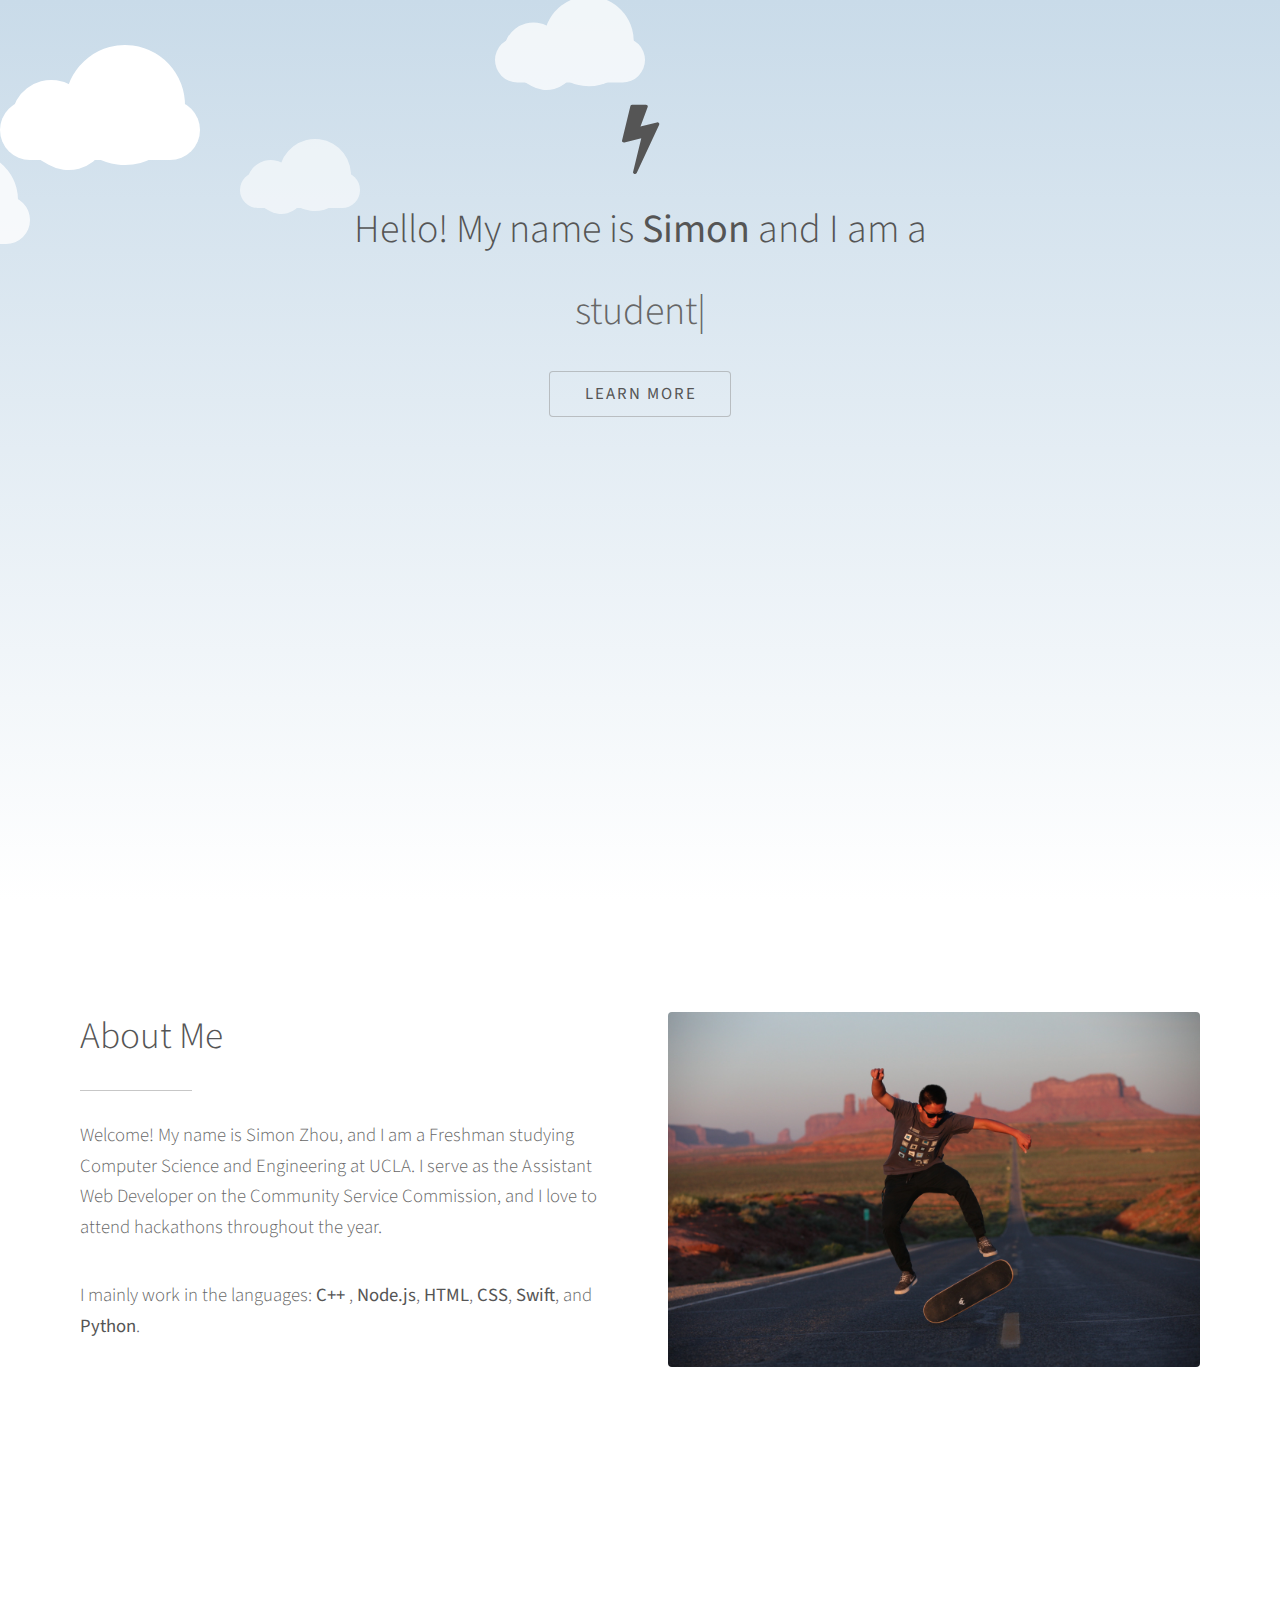
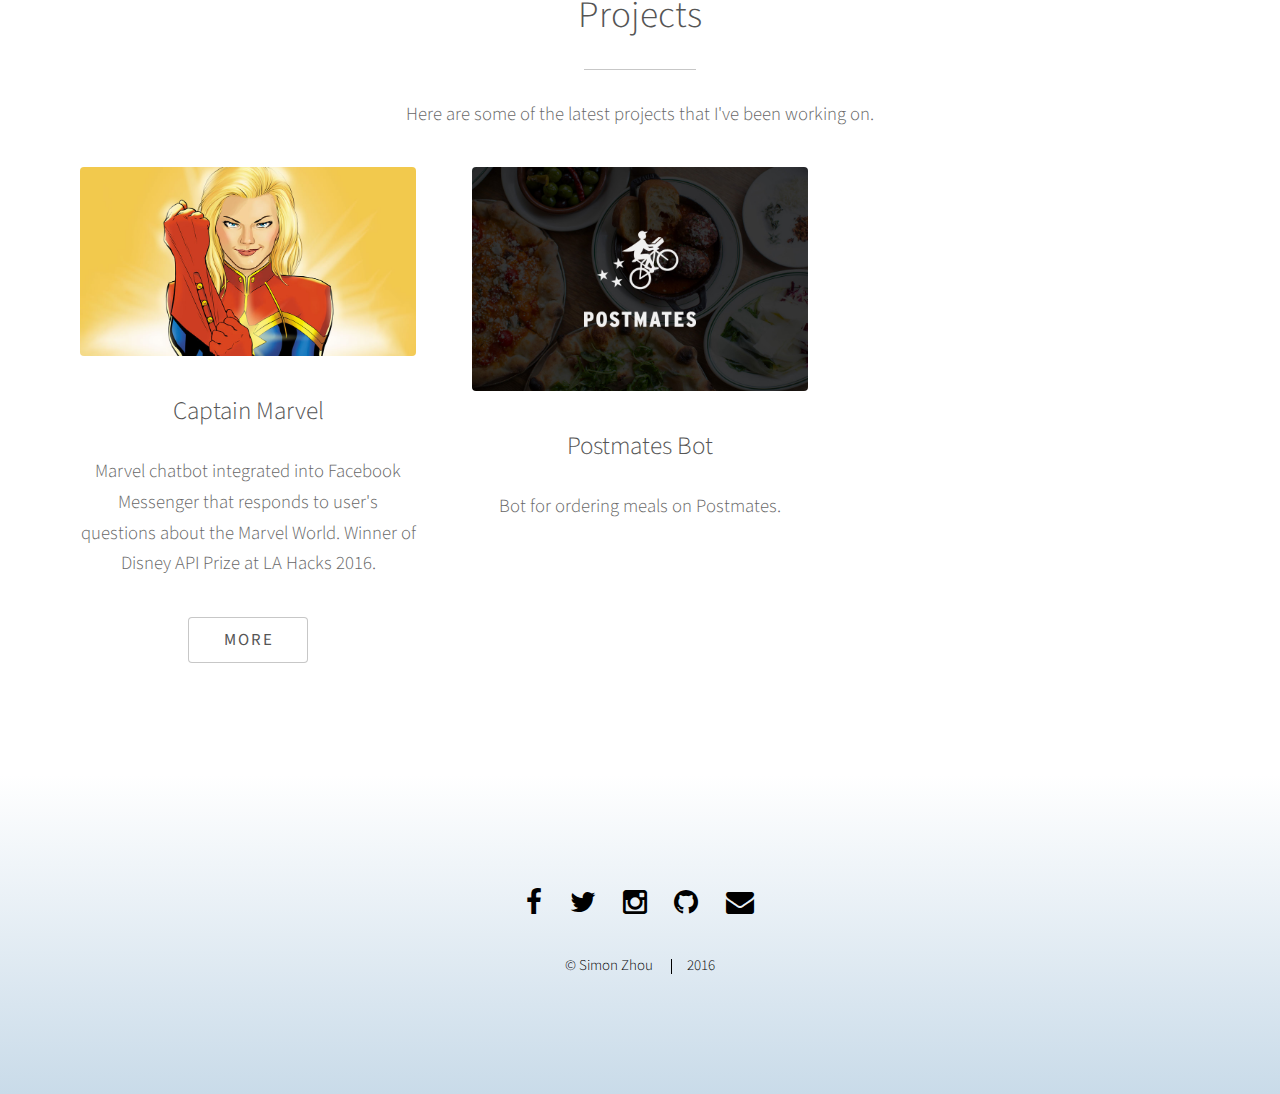
==== commit d666eb6e: "Added more projects" ====
--- a/frontend/index.html
+++ b/frontend/index.html
@@ -146,21 +146,21 @@
 						</ul>
 					</div>
 					<div class="4u 12u$(medium)">
-						<span class="image fit"><img src="images/pic03.jpg" alt="" /></span>
-						<h3>Magna feugiat lorem</h3>
-						<p>Adipiscing a commodo ante nunc magna lorem et interdum mi ante nunc lobortis non amet vis sed volutpat et nascetur.</p>
-						<ul class="actions">
-							<li><a href="#" class="button">More</a></li>
-						</ul>
+						<span class="image fit"><img src="images/postmates.jpg" alt="" /></span>
+						<h3>Postmates Bot</h3>
+						<p>Bot for ordering meals on Postmates.</p>
+						<!-- <ul class="actions">
+							<li><a href="###" class="button">More</a></li>
+						</ul> -->
 					</div>
-					<div class="4u$ 12u$(medium)">
+					<!-- <div class="4u$ 12u$(medium)">
 						<span class="image fit"><img src="images/pic04.jpg" alt="" /></span>
 						<h3>Magna feugiat lorem</h3>
 						<p>Adipiscing a commodo ante nunc magna lorem et interdum mi ante nunc lobortis non amet vis sed volutpat et nascetur.</p>
 						<ul class="actions">
 							<li><a href="#" class="button">More</a></li>
 						</ul>
-					</div>
+					</div> -->
 				</div>
 			</div>
 		</section>
